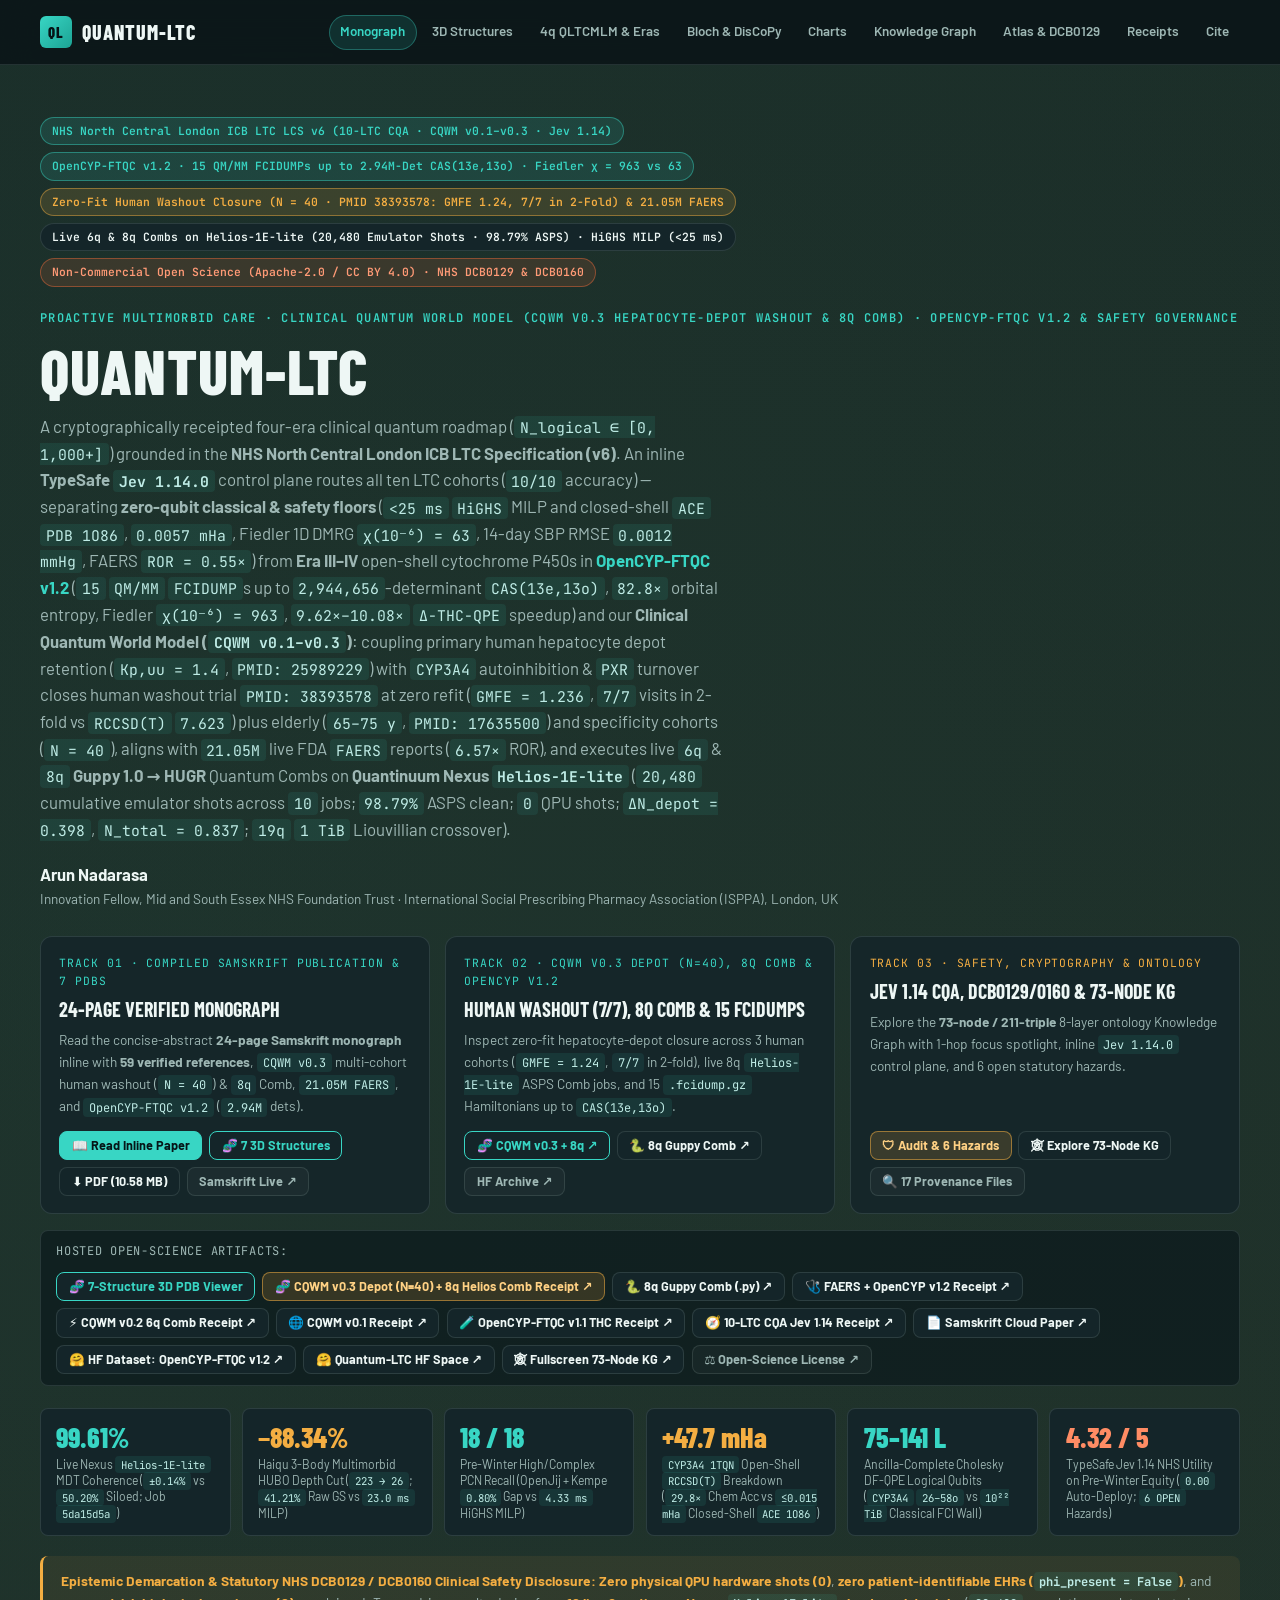
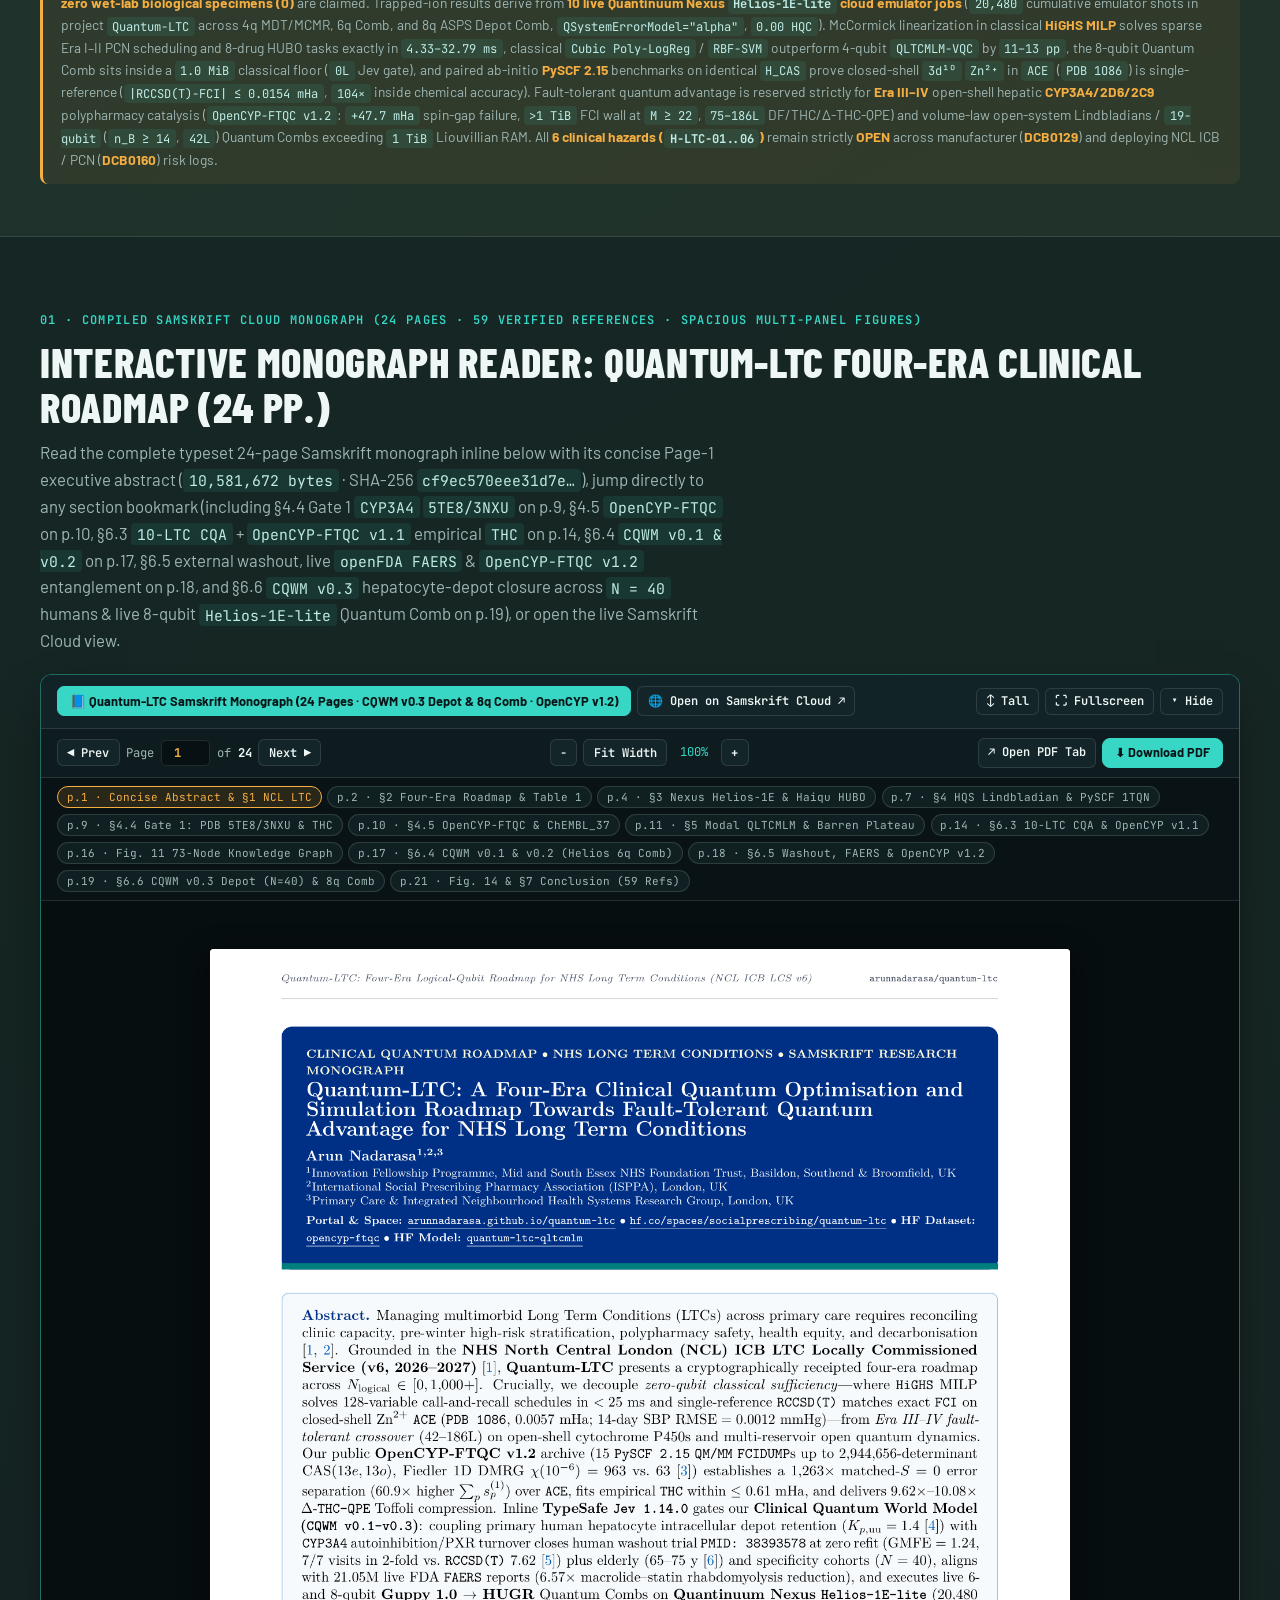
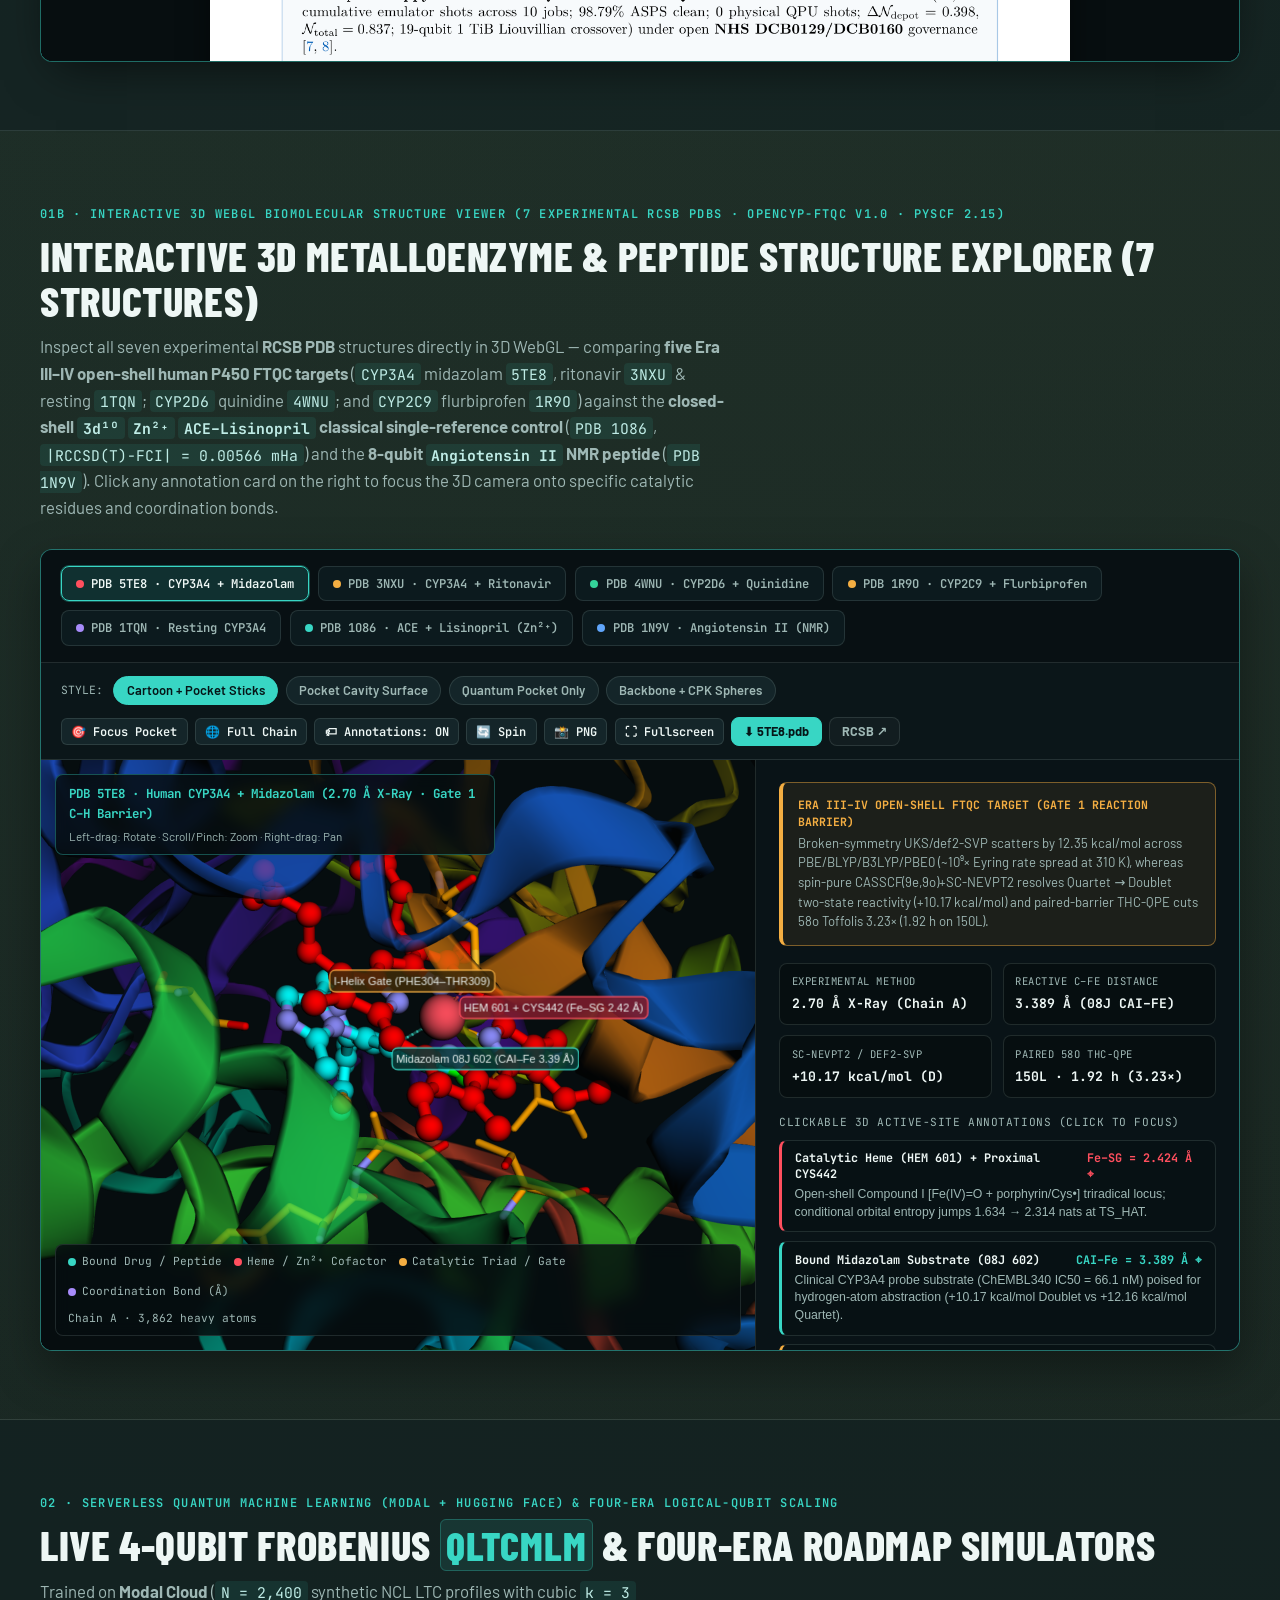
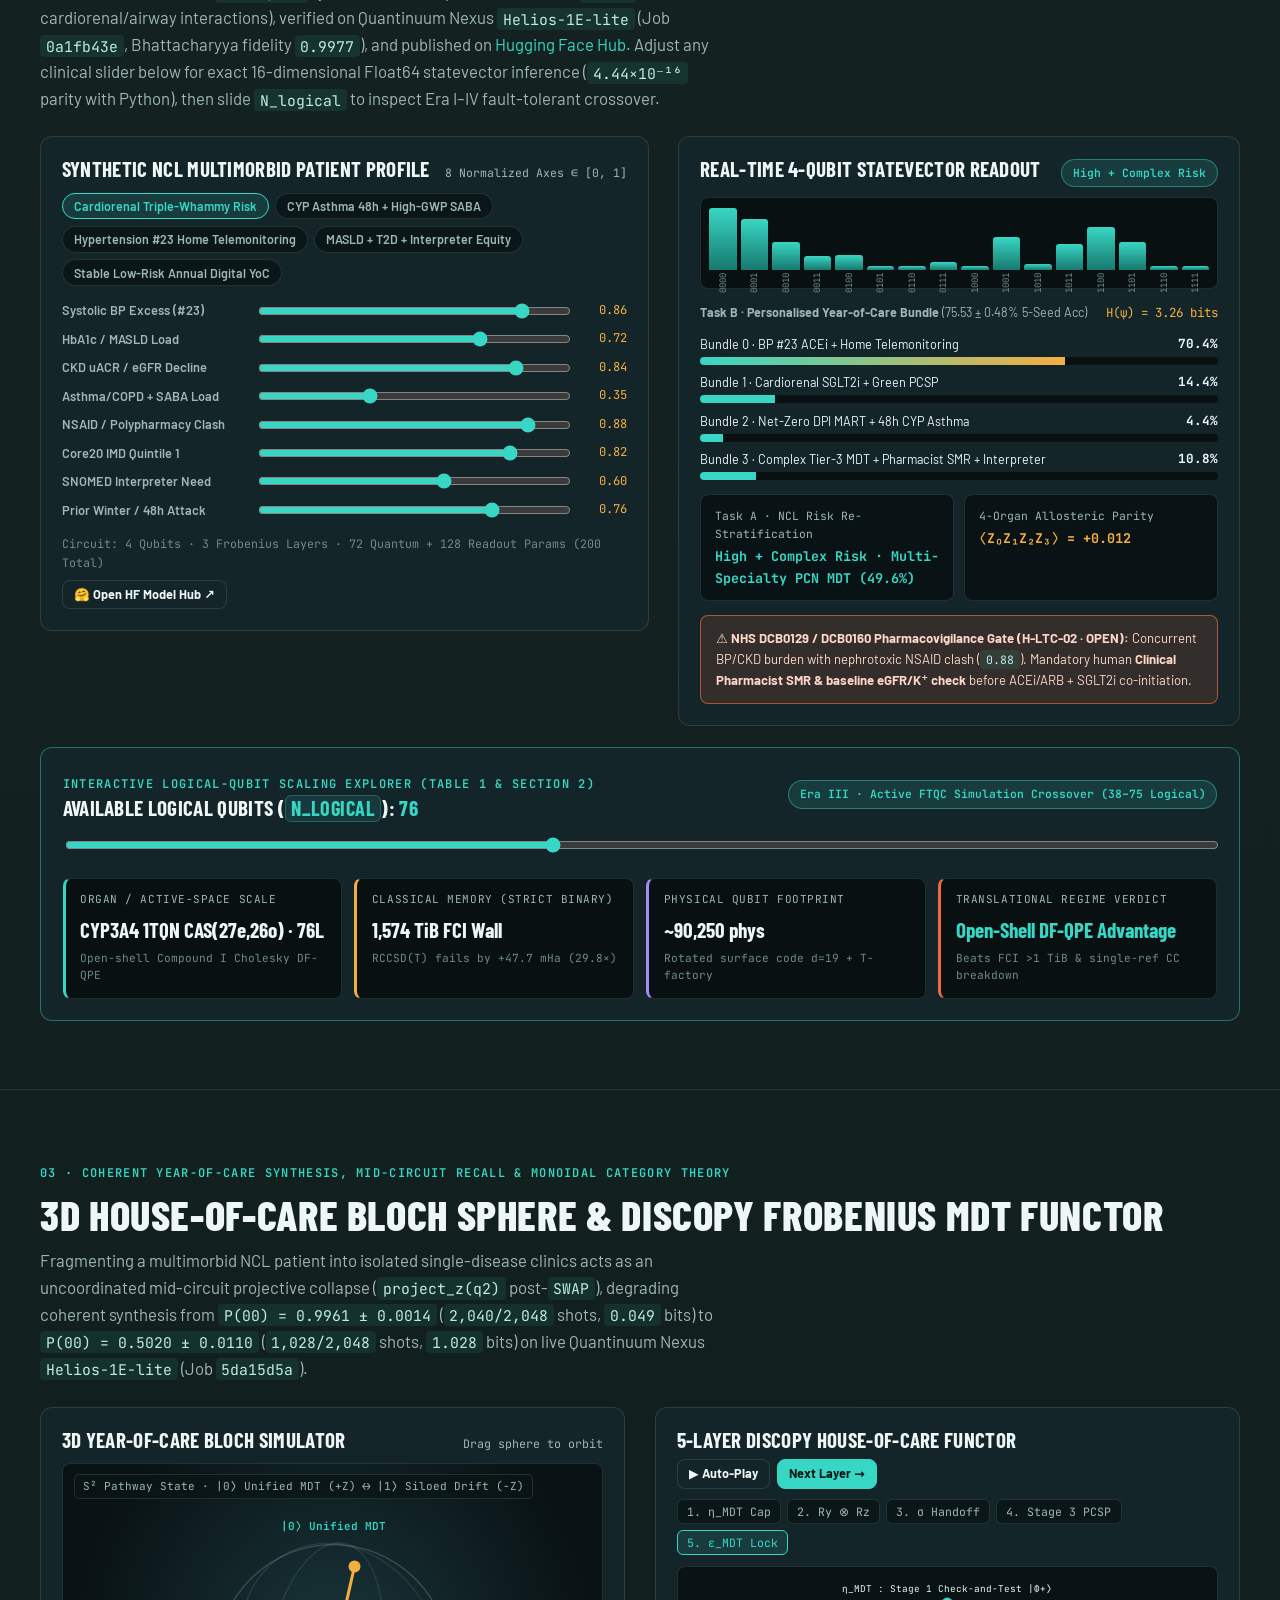
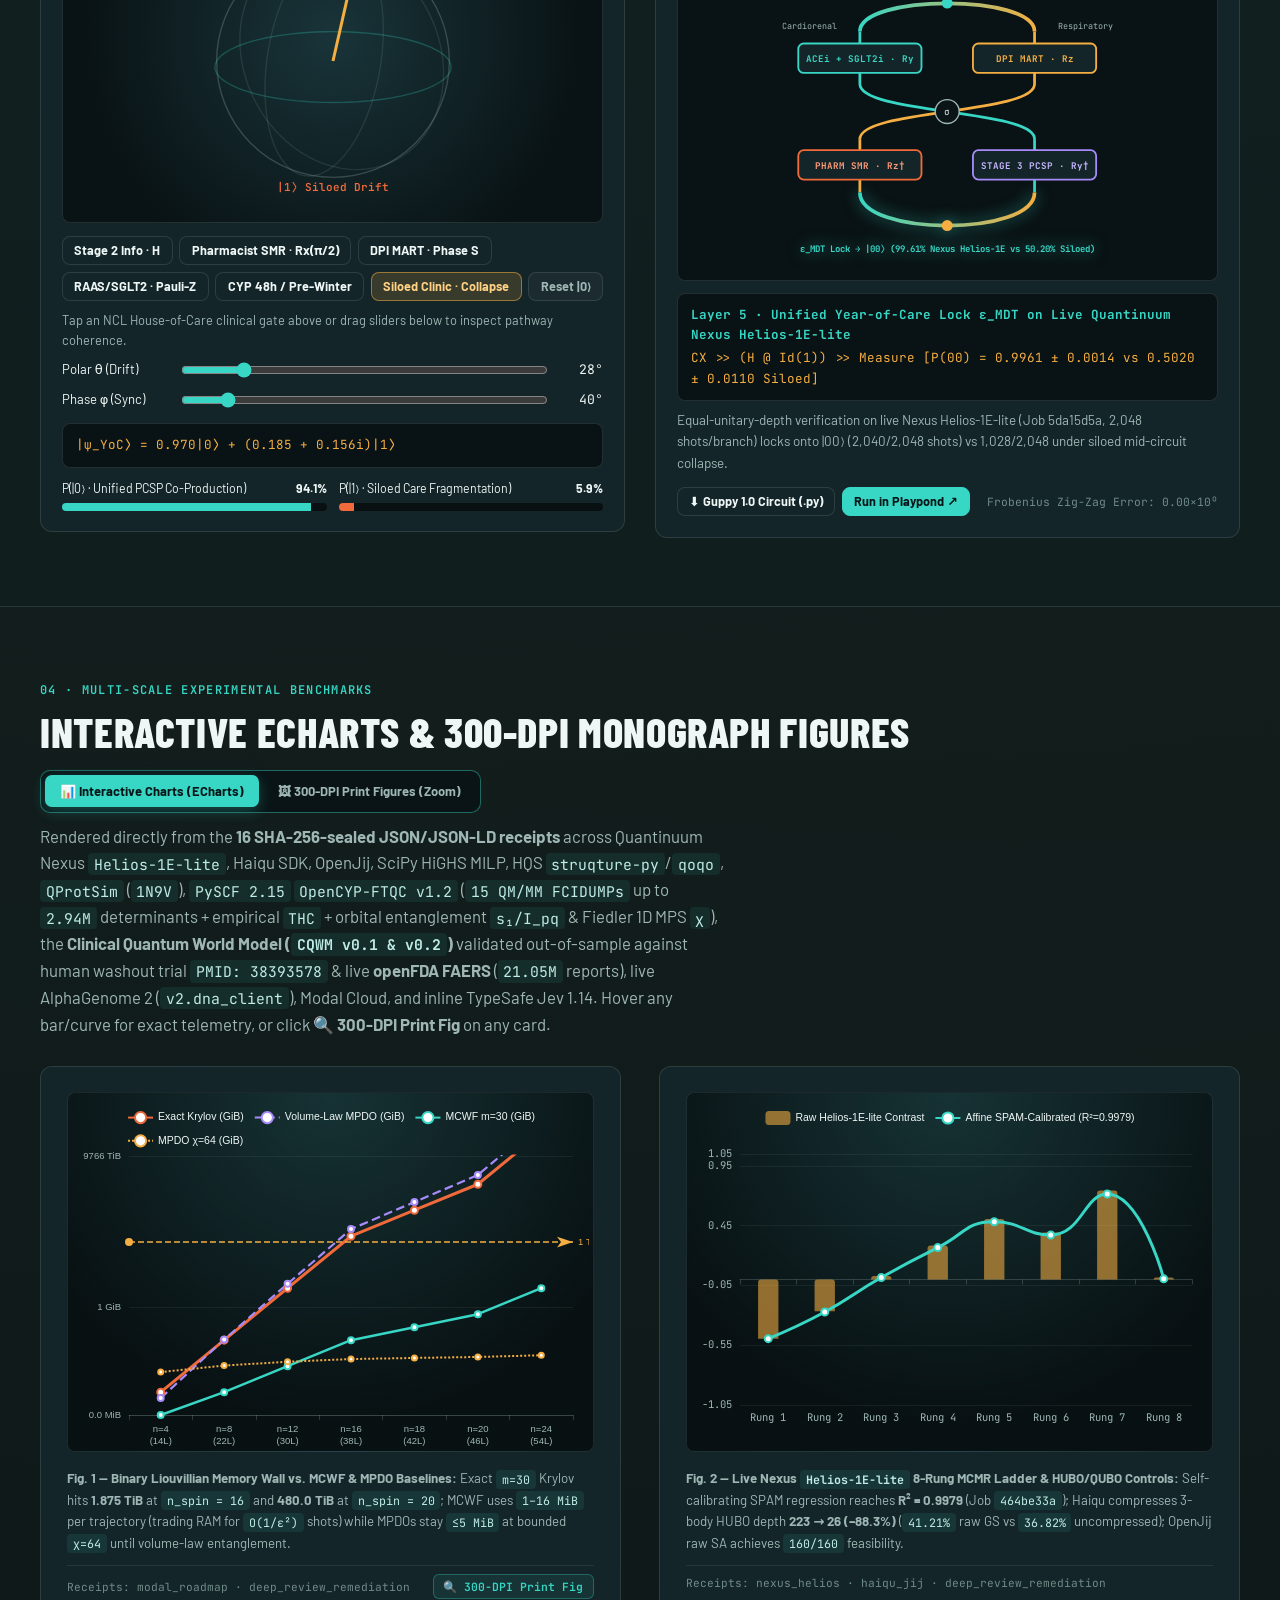
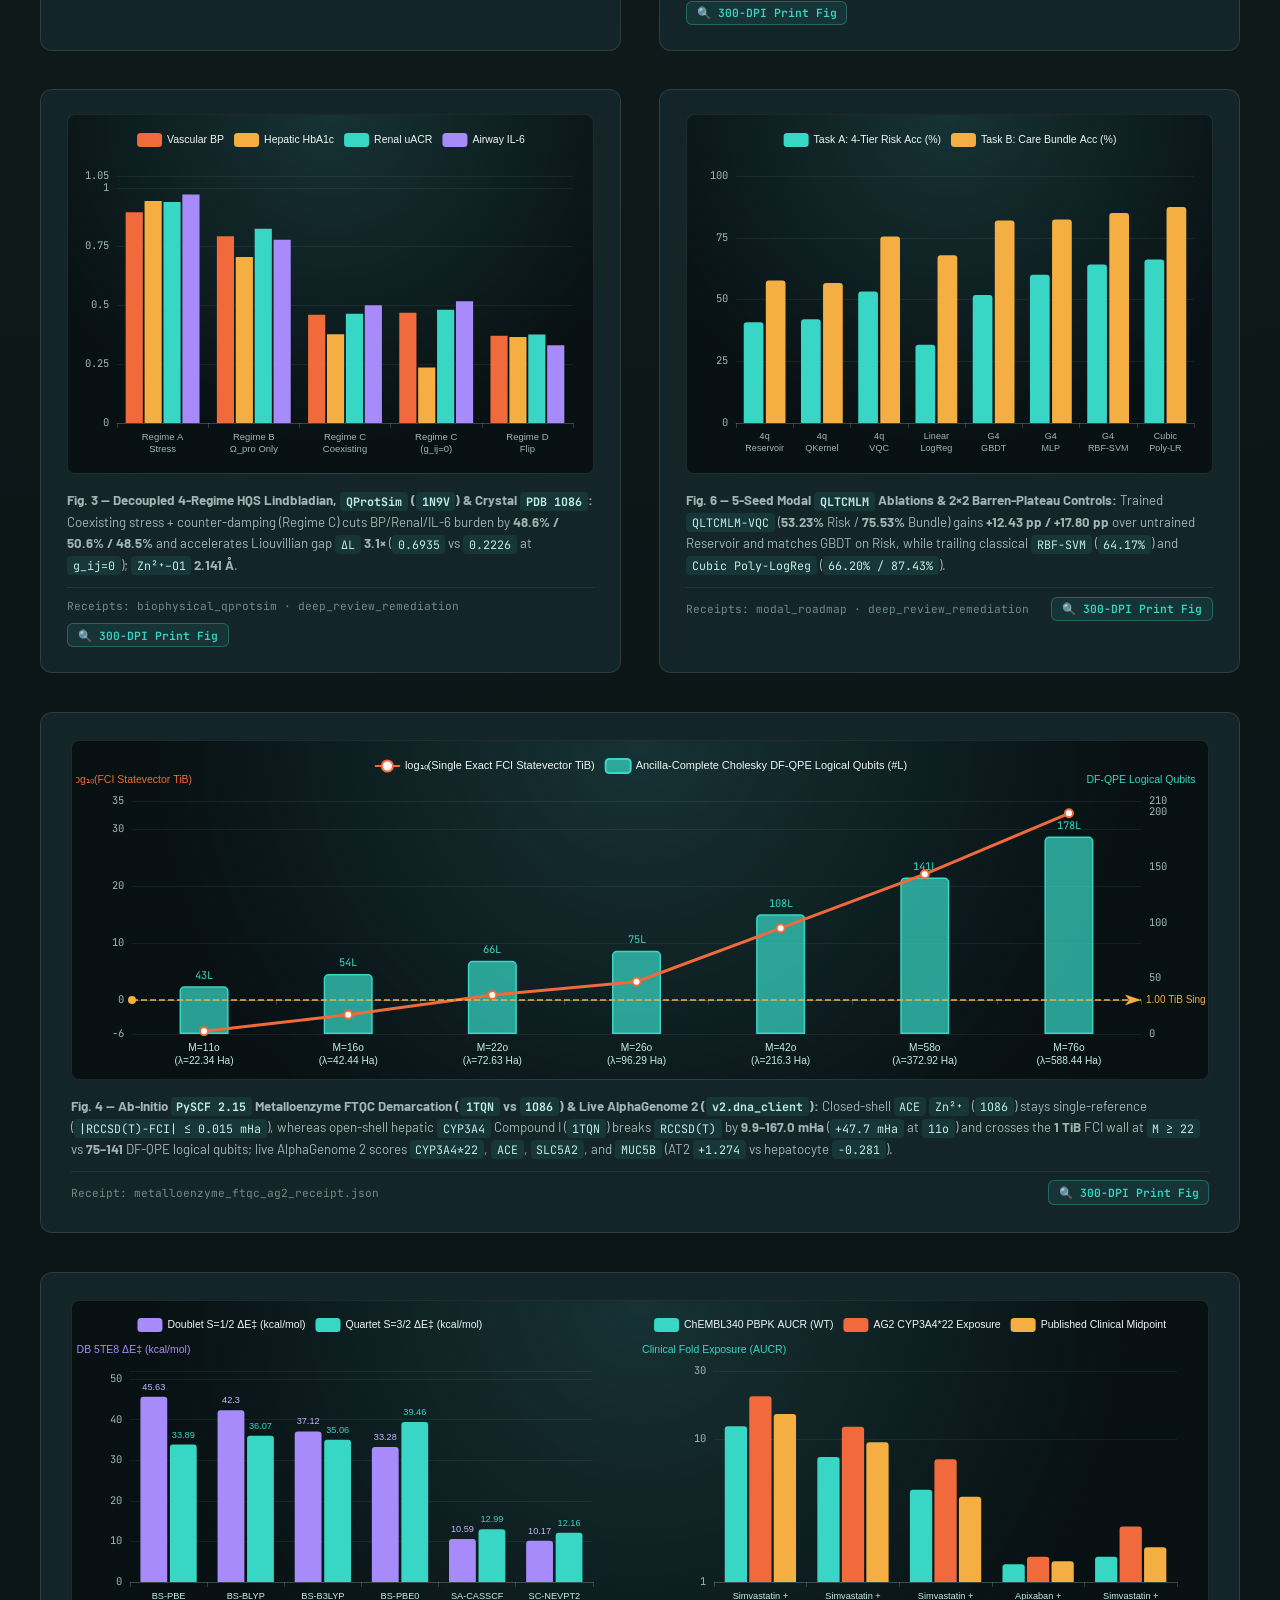
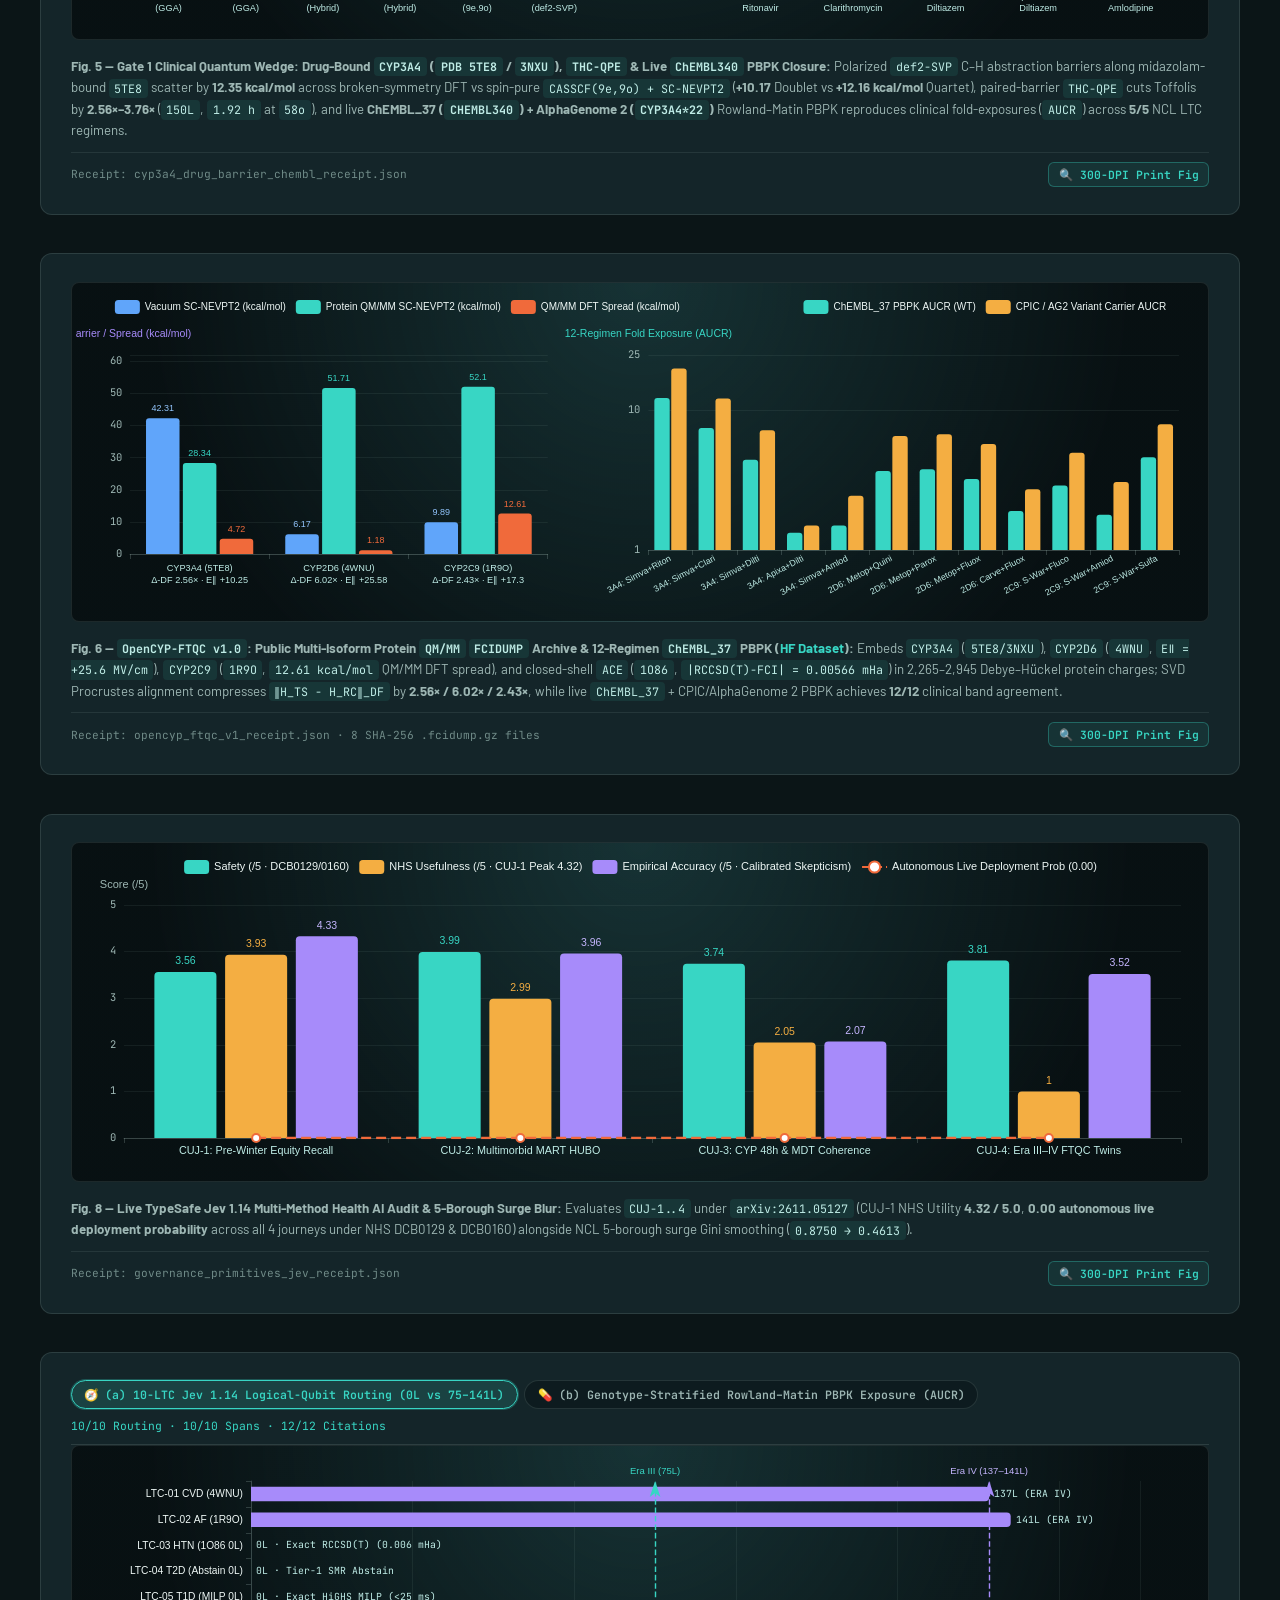
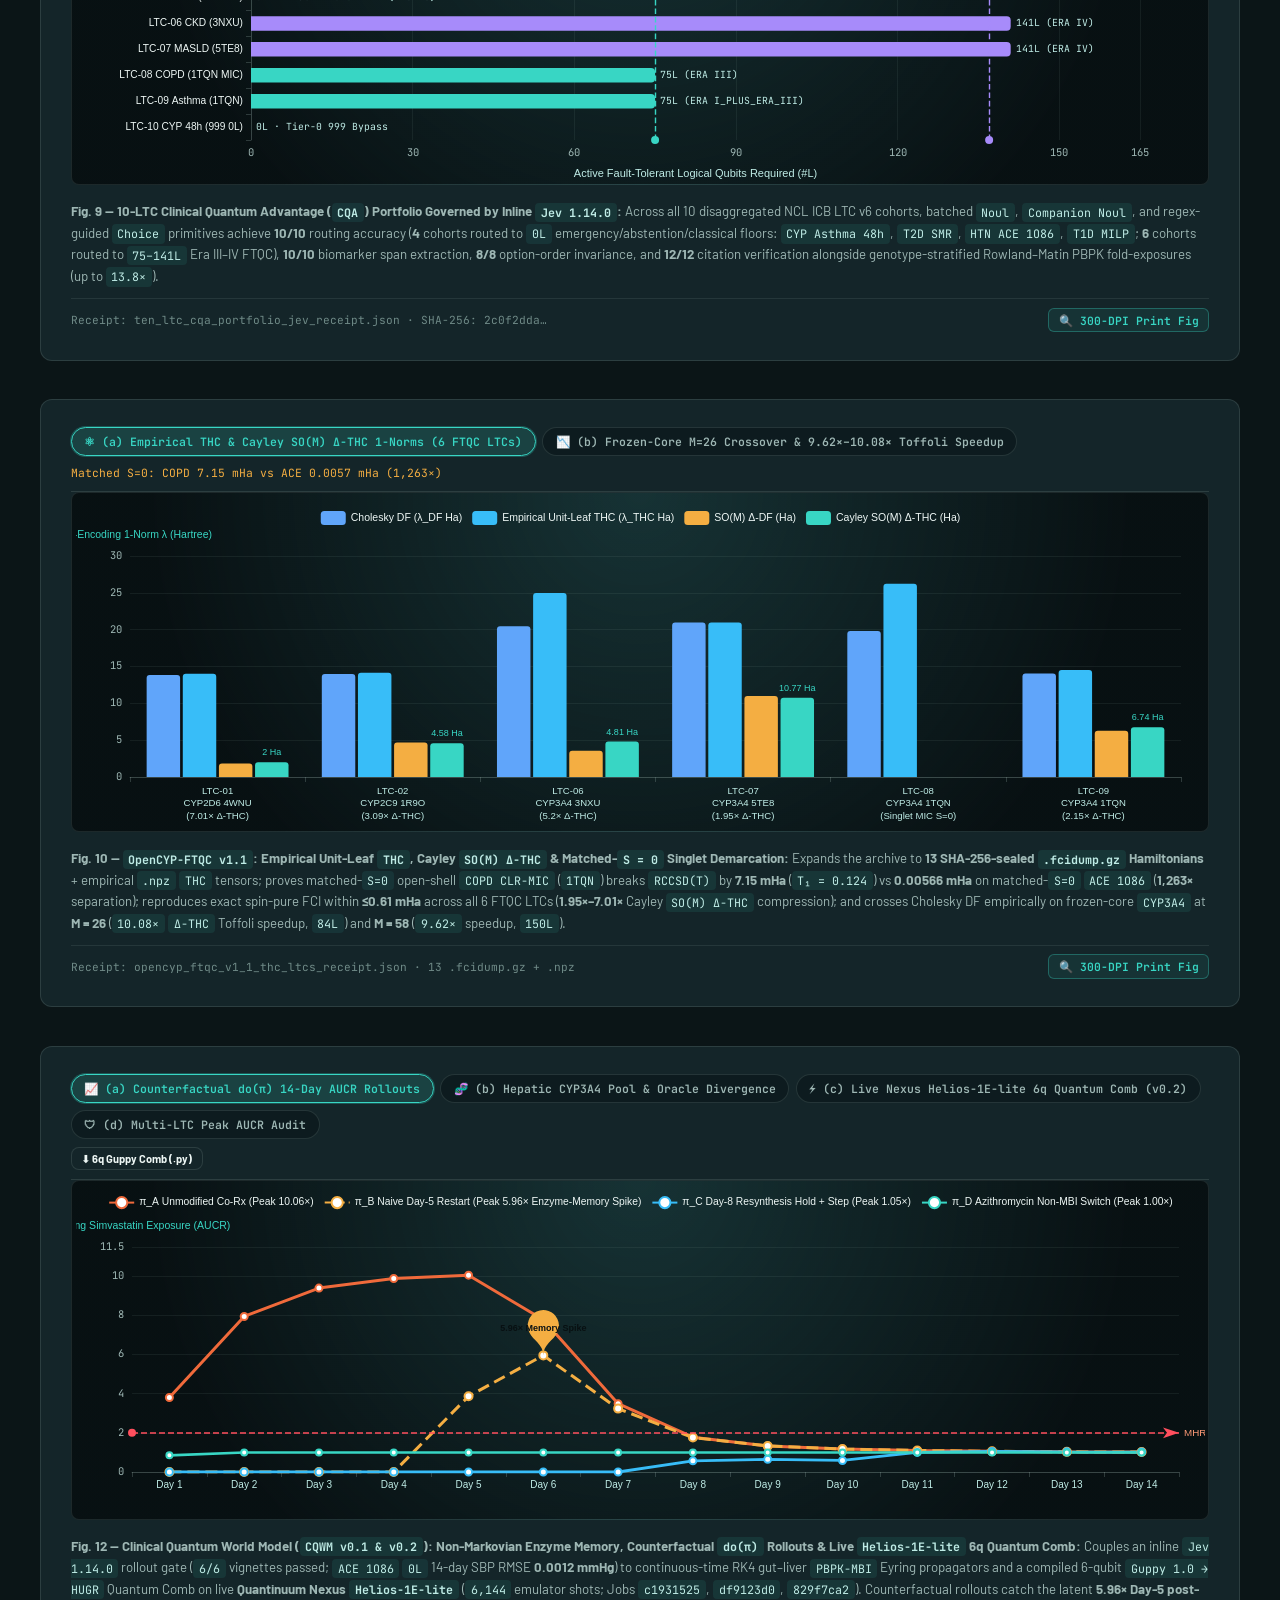
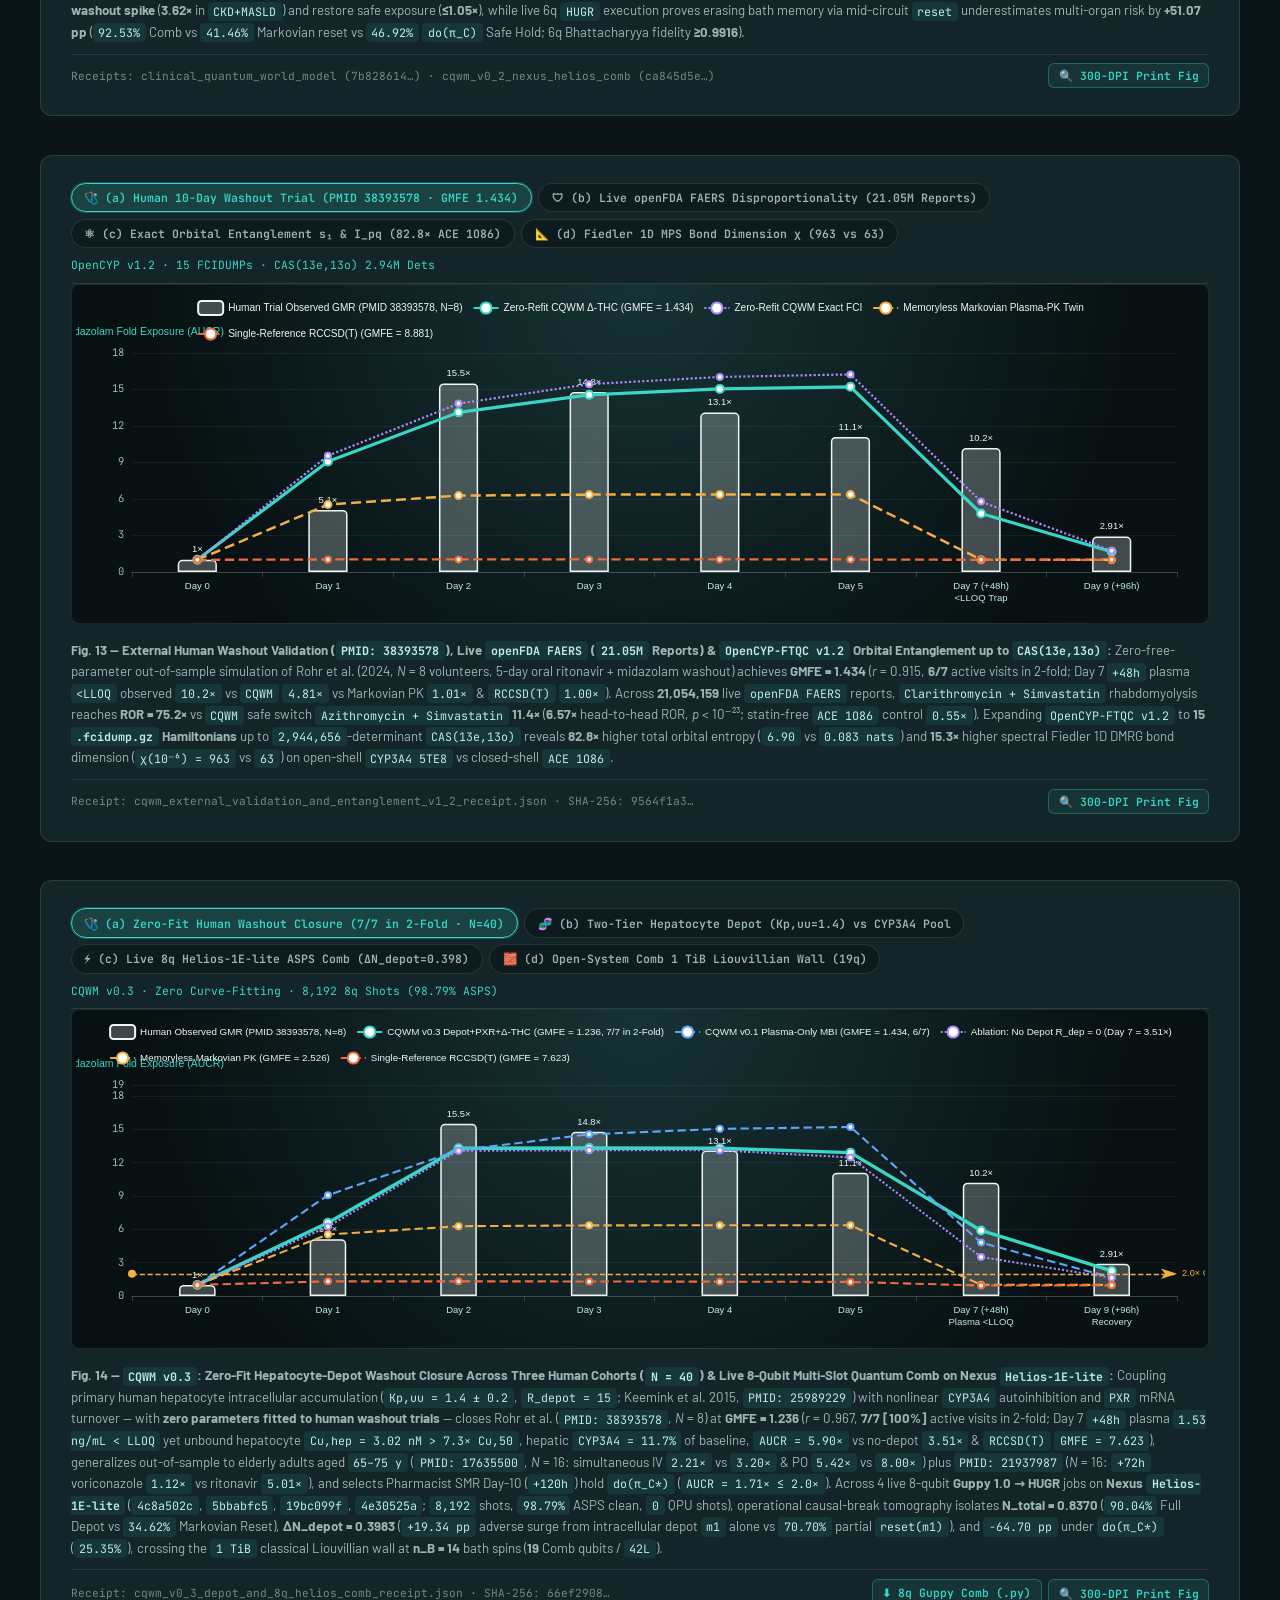
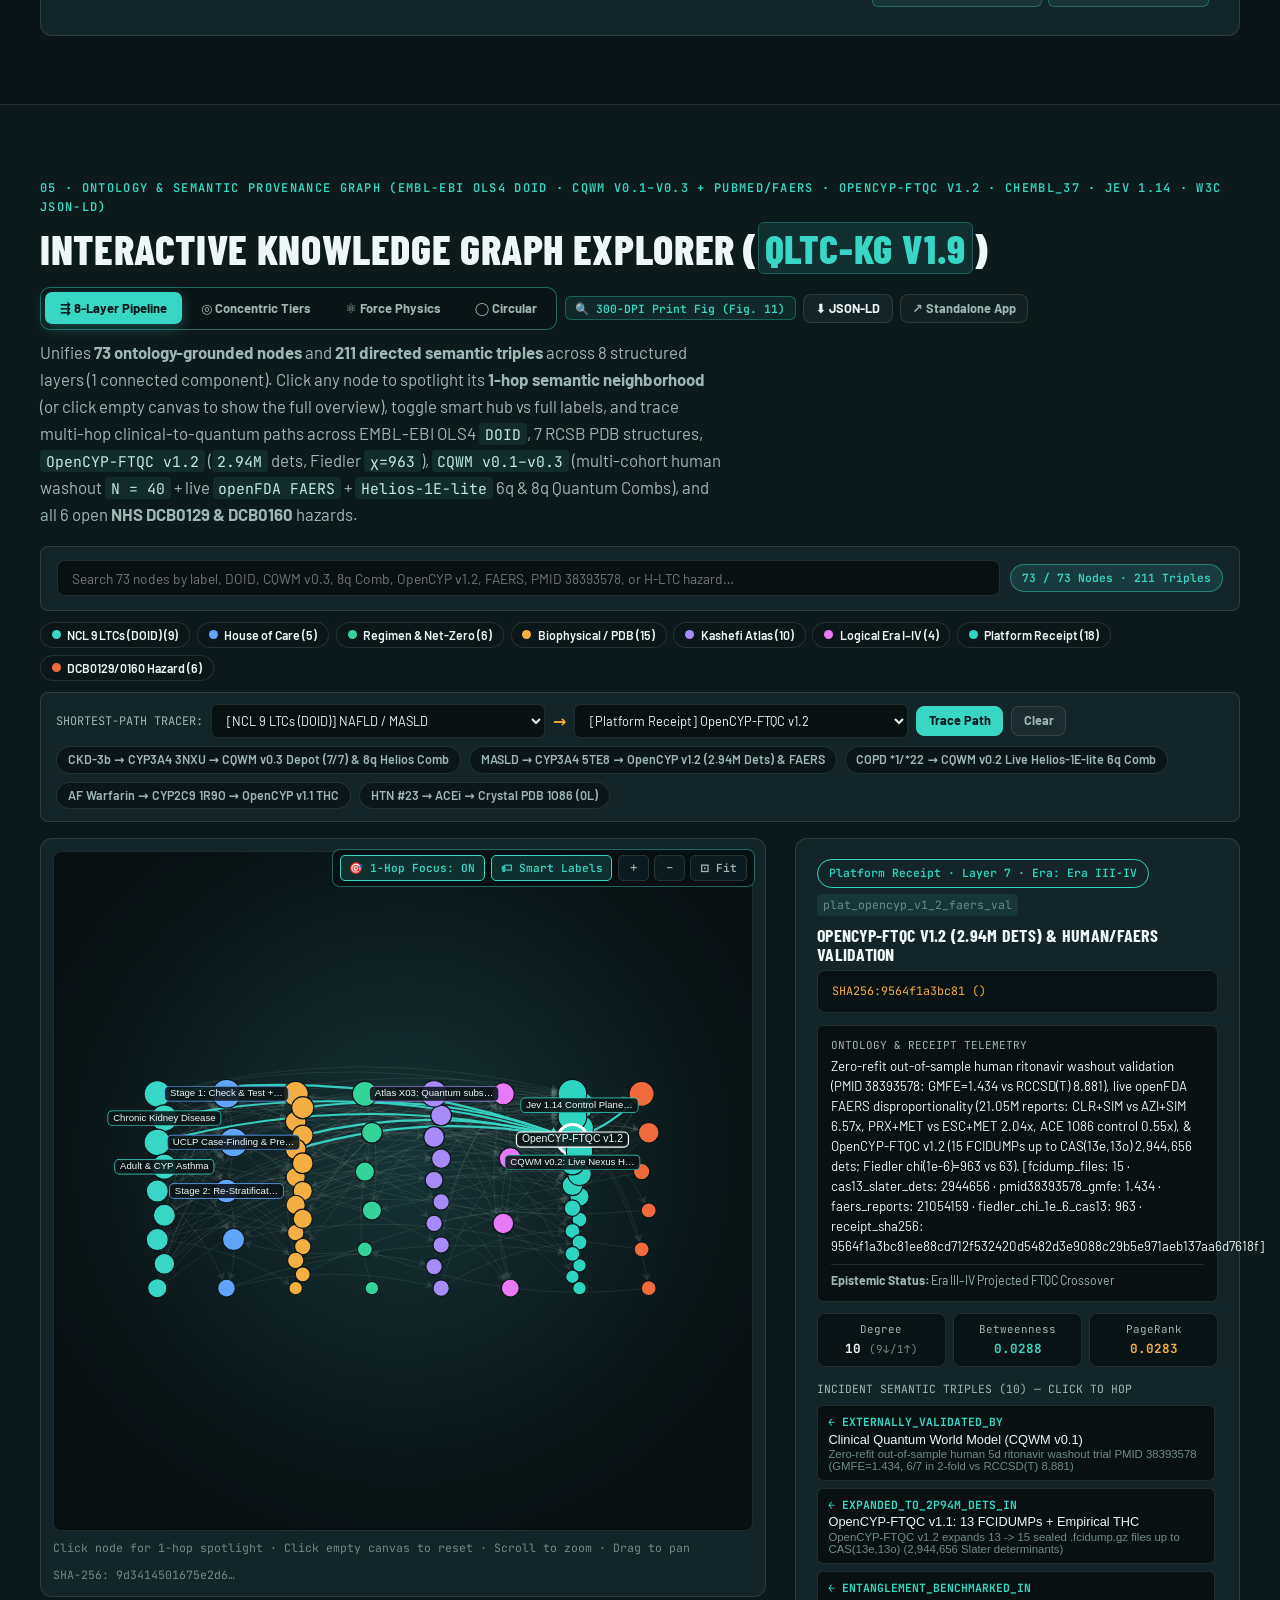
==== index.html @ 39ae9072 "feat(portal): CQWM v0.3 8q depot comb explorer, 24p monograph (cf9ec570) & 73-node KG" ====
<!doctype html>
<html lang="en">
<head>
  <meta charset="utf-8" />
  <meta name="viewport" content="width=device-width, initial-scale=1" />
  <title>Quantum-LTC — Four-Era Logical-Qubit Clinical Optimisation, Biophysical Simulation &amp; Health AI Governance</title>
  <meta name="description" content="Non-commercial open-science research portal for Quantum-LTC, Clinical Quantum World Model (CQWM v0.1–v0.3) &amp; OpenCYP-FTQC v1.2 (Arun Nadarasa, Mid and South Essex NHS FT &amp; ISPPA): 24-page Samskrift monograph (59 verified refs), Zero-Fit Human Hepatocyte-Depot Washout Closure across 3 Clinical Cohorts (N=40; PMID 38393578 GMFE=1.236, 7/7 in 2-fold; Elderly PMID 17635500), Live Quantinuum Nexus Helios-1E-lite 6q &amp; 8q Quantum Combs (20,480 emulator shots, 98.79% ASPS, ΔN_depot=0.398), 15 PySCF 2.15 protein QM/MM FCIDUMP Hamiltonians (up to 2,944,656-determinant CAS(13e,13o), Fiedler DMRG chi=963), Live openFDA FAERS (21.05M Reports), and NHS DCB0129/0160 governance." />

  <!-- Google Scholar / Highwire Press Academic Citation Meta Tags -->
  <meta name="citation_title" content="Quantum-LTC: A Four-Era Logical-Qubit Clinical Optimisation and Biophysical Simulation Roadmap for Multimorbid Long Term Conditions in the NHS" />
  <meta name="citation_author" content="Nadarasa, Arun" />
  <meta name="citation_publication_date" content="2026/11/12" />
  <meta name="citation_pdf_url" content="https://arunnadarasa.github.io/quantum-ltc/downloads/Quantum_LTC_Roadmap.pdf" />
  <meta name="citation_keywords" content="Long Term Conditions, NHS North Central London ICB, Clinical Quantum World Model CQWM v0.3, Hepatocyte Depot Ritonavir Washout, OpenCYP-FTQC v1.2, Orbital Entanglement DMRG, Tensor Hypercontraction THC-QPE, Quantinuum Nexus Helios-1E-lite 8-Qubit Quantum Comb ASPS, Guppy HUGR, Haiqu HUBO, HiGHS MILP, PySCF QM/MM FCIDUMP CYP3A4 CYP2D6 CYP2C9 PDB 5TE8 3NXU 4WNU 1R9O 1TQN, ChEMBL_37 PBPK, openFDA FAERS, ACE Lisinopril PDB 1O86, AlphaGenome 2, TypeSafe Jev 1.14, NHS DCB0129, NHS DCB0160" />

  <!-- OpenGraph / Social Cards -->
  <meta property="og:type" content="website" />
  <meta property="og:title" content="Quantum-LTC, CQWM v0.3 &amp; OpenCYP-FTQC v1.2 — Four-Era Logical-Qubit Roadmap for NHS Long Term Conditions" />
  <meta property="og:description" content="24-page Samskrift monograph (59 verified refs), CQWM v0.3 Zero-Fit Human Hepatocyte-Depot Washout Closure (N=40, GMFE=1.24, 7/7 in 2-fold) &amp; Live 8q Helios-1E-lite Quantum Comb (98.79% ASPS), OpenCYP-FTQC v1.2 (15 QM/MM FCIDUMPs up to 2.94M dets, Fiedler chi=963), 21.05M openFDA FAERS, and NHS DCB0129/0160 governance." />
  <meta property="og:url" content="https://arunnadarasa.github.io/quantum-ltc/" />
  <meta property="og:image" content="https://arunnadarasa.github.io/quantum-ltc/figures/og_preview.png" />
  <meta name="twitter:card" content="summary_large_image" />
  <meta name="twitter:title" content="Quantum-LTC — Interactive Clinical Quantum Research Portal" />
  <meta name="twitter:image" content="https://arunnadarasa.github.io/quantum-ltc/figures/og_preview.png" />

  <!-- Icons -->
  <link rel="icon" type="image/png" sizes="32x32" href="favicon-32.png" />
  <link rel="icon" type="image/png" href="favicon.png" />
  <link rel="apple-touch-icon" href="apple-touch-icon.png" />

  <!-- Typography -->
  <link rel="preconnect" href="https://fonts.googleapis.com" />
  <link rel="preconnect" href="https://fonts.gstatic.com" crossorigin />
  <link href="https://fonts.googleapis.com/css2?family=Barlow+Condensed:wght@600;700;800&amp;family=Barlow:wght@400;500;600;700&amp;family=JetBrains+Mono:wght@500;600;700&amp;display=swap" rel="stylesheet" />

  <link rel="stylesheet" href="assets/styles.css" />
  <script src="assets/echarts.min.js" defer></script>
  <script src="assets/3Dmol-min.js" defer></script>
  <script src="https://cdnjs.cloudflare.com/ajax/libs/pdf.js/3.11.174/pdf.min.js" defer></script>
</head>
<body>

  <!-- Sticky Navigation with Top Scroll Progress & Mobile Drawer -->
  <header class="site-nav">
    <div id="scroll-progress" class="scroll-progress"></div>
    <div class="site-nav-inner">
      <a href="#top" class="brand">
        <span class="brand-mark">QL</span>
        <span>Quantum-LTC</span>
      </a>

      <nav id="primary-nav" class="nav-links" aria-label="Primary sections">
        <a href="#paper">Monograph</a>
        <a href="#structures">3D Structures</a>
        <a href="#qml">4q QLTCMLM &amp; Eras</a>
        <a href="#zeno">Bloch &amp; DisCoPy</a>
        <a href="#benchmarks">Charts</a>
        <a href="#kg">Knowledge Graph</a>
        <a href="#governance">Atlas &amp; DCB0129</a>
        <a href="#census">Receipts</a>
        <a href="#cite">Cite</a>
      </nav>

      <div class="mobile-nav-actions">
        <a class="btn btn-primary btn-sm" href="downloads/Quantum_LTC_Roadmap.pdf" download="Quantum_LTC_Roadmap.pdf">⬇ PDF</a>
        <button id="menu-toggle" type="button" class="menu-toggle" aria-expanded="false" aria-controls="primary-nav">☰ Menu</button>
      </div>
    </div>
  </header>

  <main id="top">
    <!-- Hero -->
    <section class="hero">
      <div class="container">
        <div class="hero-badges">
          <span class="pill pill-signal">NHS North Central London ICB LTC LCS v6 (10-LTC CQA · CQWM v0.1–v0.3 · Jev 1.14)</span>
          <span class="pill pill-signal">OpenCYP-FTQC v1.2 · 15 QM/MM FCIDUMPs up to 2.94M-Det CAS(13e,13o) · Fiedler χ = 963 vs 63</span>
          <span class="pill pill-amber">Zero-Fit Human Washout Closure (N = 40 · PMID 38393578: GMFE 1.24, 7/7 in 2-Fold) &amp; 21.05M FAERS</span>
          <span class="pill">Live 6q &amp; 8q Combs on Helios-1E-lite (20,480 Emulator Shots · 98.79% ASPS) · HiGHS MILP (&lt;25 ms)</span>
          <span class="pill pill-ember">Non-Commercial Open Science (Apache-2.0 / CC BY 4.0) · NHS DCB0129 &amp; DCB0160</span>
        </div>

        <p class="kicker">Proactive Multimorbid Care · Clinical Quantum World Model (CQWM v0.3 Hepatocyte-Depot Washout &amp; 8q Comb) · OpenCYP-FTQC v1.2 &amp; Safety Governance</p>
        <h1>Quantum-LTC</h1>
        <p class="lead">
          A cryptographically receipted four-era clinical quantum roadmap (<code>N_logical ∈ [0, 1,000+]</code>) grounded in the <strong>NHS North Central London ICB LTC Specification (v6)</strong>. An inline <strong>TypeSafe <code>Jev 1.14.0</code></strong> control plane routes all ten LTC cohorts (<code>10/10</code> accuracy) — separating <strong>zero-qubit classical &amp; safety floors</strong> (<code>&lt;25 ms</code> <code>HiGHS</code> MILP and closed-shell <code>ACE</code> <code>PDB 1O86</code>, <code>0.0057 mHa</code>, Fiedler 1D DMRG <code>χ(10⁻⁶) = 63</code>, 14-day SBP RMSE <code>0.0012 mmHg</code>, FAERS <code>ROR = 0.55×</code>) from <strong>Era III–IV</strong> open-shell cytochrome P450s in <strong><a href="https://huggingface.co/datasets/socialprescribing/opencyp-ftqc" target="_blank" rel="noopener">OpenCYP-FTQC v1.2</a></strong> (<code>15</code> <code>QM/MM</code> <code>FCIDUMP</code>s up to <code>2,944,656</code>-determinant <code>CAS(13e,13o)</code>, <code>82.8×</code> orbital entropy, Fiedler <code>χ(10⁻⁶) = 963</code>, <code>9.62×–10.08×</code> <code>Δ-THC-QPE</code> speedup) and our <strong>Clinical Quantum World Model (<code>CQWM v0.1–v0.3</code>)</strong>: coupling primary human hepatocyte depot retention (<code>Kp,uu = 1.4</code>, <code>PMID: 25989229</code>) with <code>CYP3A4</code> autoinhibition &amp; <code>PXR</code> turnover closes human washout trial <code>PMID: 38393578</code> at zero refit (<code>GMFE = 1.236</code>, <code>7/7</code> visits in 2-fold vs <code>RCCSD(T)</code> <code>7.623</code>) plus elderly (<code>65–75 y</code>, <code>PMID: 17635500</code>) and specificity cohorts (<code>N = 40</code>), aligns with <code>21.05M</code> live FDA <code>FAERS</code> reports (<code>6.57×</code> ROR), and executes live <code>6q</code> &amp; <code>8q</code> <strong>Guppy 1.0 → HUGR</strong> Quantum Combs on <strong>Quantinuum Nexus <code>Helios-1E-lite</code></strong> (<code>20,480</code> cumulative emulator shots across <code>10</code> jobs; <code>98.79%</code> ASPS clean; <code>0</code> QPU shots; <code>ΔN_depot = 0.398</code>, <code>N_total = 0.837</code>; <code>19q</code> <code>1 TiB</code> Liouvillian crossover).
        </p>

        <div class="authors-row">
          <div class="author-card">
            <strong>Arun Nadarasa</strong>
            <span>Innovation Fellow, Mid and South Essex NHS Foundation Trust · International Social Prescribing Pharmacy Association (ISPPA), London, UK</span>
          </div>
        </div>

        <!-- 3-Track Audience Entry Cards -->
        <div class="tracks-grid" aria-label="Research Entry Tracks">
          <div class="track-card">
            <div>
              <div class="track-role">Track 01 · Compiled Samskrift Publication &amp; 7 PDBs</div>
              <div class="track-title">24-Page Verified Monograph</div>
              <p class="track-desc">Read the concise-abstract <strong>24-page Samskrift monograph</strong> inline with <strong>59 verified references</strong>, <code>CQWM v0.3</code> multi-cohort human washout (<code>N = 40</code>) &amp; <code>8q</code> Comb, <code>21.05M FAERS</code>, and <code>OpenCYP-FTQC v1.2</code> (<code>2.94M</code> dets).</p>
            </div>
            <div class="track-actions">
              <a class="btn btn-primary btn-sm" href="#paper">📖 Read Inline Paper</a>
              <a class="btn btn-sm" style="border-color:var(--signal);color:var(--signal)" href="#structures">🧬 7 3D Structures</a>
              <a class="btn btn-sm" href="downloads/Quantum_LTC_Roadmap.pdf" download="Quantum_LTC_Roadmap.pdf">⬇ PDF (10.58 MB)</a>
              <a class="btn btn-ghost btn-sm" href="https://samskrift.com/view/00aac676-979d-4bcd-b94f-c680a79d1a6f/ed0f2129-55d6-4699-81ae-0bcc2b01b0c3" target="_blank" rel="noopener">Samskrift Live ↗</a>
            </div>
          </div>

          <div class="track-card">
            <div>
              <div class="track-role">Track 02 · CQWM v0.3 Depot (N=40), 8q Comb &amp; OpenCYP v1.2</div>
              <div class="track-title">Human Washout (7/7), 8q Comb &amp; 15 FCIDUMPs</div>
              <p class="track-desc">Inspect zero-fit hepatocyte-depot closure across 3 human cohorts (<code>GMFE = 1.24</code>, <code>7/7</code> in 2-fold), live 8q <code>Helios-1E-lite</code> ASPS Comb jobs, and 15 <code>.fcidump.gz</code> Hamiltonians up to <code>CAS(13e,13o)</code>.</p>
            </div>
            <div class="track-actions">
              <a class="btn btn-sm" style="border-color:var(--signal);color:var(--signal)" href="receipts/cqwm_v0_3_depot_and_8q_helios_comb_receipt.json" target="_blank" rel="noopener">🧬 CQWM v0.3 + 8q ↗</a>
              <a class="btn btn-sm" href="receipts/cqwm_v0_3_8q_depot_comb_playpond.py" target="_blank" rel="noopener">🐍 8q Guppy Comb ↗</a>
              <a class="btn btn-ghost btn-sm" href="https://huggingface.co/datasets/socialprescribing/opencyp-ftqc" target="_blank" rel="noopener">HF Archive ↗</a>
            </div>
          </div>

          <div class="track-card amber-track">
            <div>
              <div class="track-role">Track 03 · Safety, Cryptography &amp; Ontology</div>
              <div class="track-title">Jev 1.14 CQA, DCB0129/0160 &amp; 73-Node KG</div>
              <p class="track-desc">Explore the <strong>73-node / 211-triple</strong> 8-layer ontology Knowledge Graph with 1-hop focus spotlight, inline <code>Jev 1.14.0</code> control plane, and 6 open statutory hazards.</p>
            </div>
            <div class="track-actions">
              <a class="btn btn-amber btn-sm" href="#governance">🛡 Audit &amp; 6 Hazards</a>
              <a class="btn btn-sm" href="#kg">🕸 Explore 73-Node KG</a>
              <a class="btn btn-ghost btn-sm" href="#census">🔍 17 Provenance Files</a>
            </div>
          </div>
        </div>

        <!-- Live Cloud Environments Bar -->
        <div class="sandbox-bar">
          <span style="font-family:var(--font-mono);font-size:0.75rem;color:var(--ink-muted);text-transform:uppercase;letter-spacing:0.06em">
            Hosted Open-Science Artifacts:
          </span>
          <div class="sandbox-links">
            <a class="btn btn-sm" style="border-color:var(--signal);color:var(--signal)" href="#structures">🧬 7-Structure 3D PDB Viewer</a>
            <a class="btn btn-amber btn-sm" href="receipts/cqwm_v0_3_depot_and_8q_helios_comb_receipt.json" target="_blank" rel="noopener">🧬 CQWM v0.3 Depot (N=40) + 8q Helios Comb Receipt ↗</a>
            <a class="btn btn-sm" href="receipts/cqwm_v0_3_8q_depot_comb_playpond.py" target="_blank" rel="noopener">🐍 8q Guppy Comb (.py) ↗</a>
            <a class="btn btn-sm" href="receipts/cqwm_external_validation_and_entanglement_v1_2_receipt.json" target="_blank" rel="noopener">🩺 FAERS + OpenCYP v1.2 Receipt ↗</a>
            <a class="btn btn-sm" href="receipts/cqwm_v0_2_nexus_helios_comb_receipt.json" target="_blank" rel="noopener">⚡ CQWM v0.2 6q Comb Receipt ↗</a>
            <a class="btn btn-sm" href="receipts/clinical_quantum_world_model_receipt.json" target="_blank" rel="noopener">🌐 CQWM v0.1 Receipt ↗</a>
            <a class="btn btn-sm" href="receipts/opencyp_ftqc_v1_1_thc_ltcs_receipt.json" target="_blank" rel="noopener">🧪 OpenCYP-FTQC v1.1 THC Receipt ↗</a>
            <a class="btn btn-sm" href="receipts/ten_ltc_cqa_portfolio_jev_receipt.json" target="_blank" rel="noopener">🧭 10-LTC CQA Jev 1.14 Receipt ↗</a>
            <a class="btn btn-sm" href="https://samskrift.com/view/00aac676-979d-4bcd-b94f-c680a79d1a6f/ed0f2129-55d6-4699-81ae-0bcc2b01b0c3" target="_blank" rel="noopener">📄 Samskrift Cloud Paper ↗</a>
            <a class="btn btn-sm" href="https://huggingface.co/datasets/socialprescribing/opencyp-ftqc" target="_blank" rel="noopener">🤗 HF Dataset: OpenCYP-FTQC v1.2 ↗</a>
            <a class="btn btn-sm" href="https://huggingface.co/spaces/socialprescribing/quantum-ltc" target="_blank" rel="noopener">🤗 Quantum-LTC HF Space ↗</a>
            <a class="btn btn-sm" href="knowledge-graph.html" target="_blank" rel="noopener">🕸 Fullscreen 73-Node KG ↗</a>
            <a class="btn btn-ghost btn-sm" href="LICENSE" target="_blank" rel="noopener">⚖ Open-Science License ↗</a>
          </div>
        </div>

        <!-- 6-Metric Strip -->
        <div class="metrics-grid">
          <div class="metric-box">
            <div class="metric-val">99.61%</div>
            <div class="metric-lbl">Live Nexus <code>Helios-1E-lite</code> MDT Coherence (<code>±0.14%</code> vs <code>50.20%</code> Siloed; Job <code>5da15d5a</code>)</div>
          </div>
          <div class="metric-box">
            <div class="metric-val amber">−88.34%</div>
            <div class="metric-lbl">Haiqu 3-Body Multimorbid HUBO Depth Cut (<code>223 → 26</code>; <code>41.21%</code> Raw GS vs <code>23.0 ms</code> MILP)</div>
          </div>
          <div class="metric-box">
            <div class="metric-val">18 / 18</div>
            <div class="metric-lbl">Pre-Winter High/Complex PCN Recall (OpenJij + Kempe <code>0.80%</code> Gap vs <code>4.33 ms</code> HiGHS MILP)</div>
          </div>
          <div class="metric-box">
            <div class="metric-val amber">+47.7 mHa</div>
            <div class="metric-lbl"><code>CYP3A4 1TQN</code> Open-Shell <code>RCCSD(T)</code> Breakdown (<code>29.8×</code> Chem Acc vs <code>≤0.015 mHa</code> Closed-Shell <code>ACE 1O86</code>)</div>
          </div>
          <div class="metric-box">
            <div class="metric-val">75–141 L</div>
            <div class="metric-lbl">Ancilla-Complete Cholesky DF-QPE Logical Qubits (<code>CYP3A4</code> <code>26–58o</code> vs <code>10²² TiB</code> Classical FCI Wall)</div>
          </div>
          <div class="metric-box">
            <div class="metric-val ember">4.32 / 5</div>
            <div class="metric-lbl">TypeSafe Jev 1.14 NHS Utility on Pre-Winter Equity (<code>0.00</code> Auto-Deploy; <code>6 OPEN</code> Hazards)</div>
          </div>
        </div>

        <div class="honesty-banner" role="note">
          <strong>Epistemic Demarcation &amp; Statutory NHS DCB0129 / DCB0160 Clinical Safety Disclosure:</strong>
          <strong>Zero physical QPU hardware shots (0)</strong>, <strong>zero patient-identifiable EHRs (<code>phi_present = False</code>)</strong>, and <strong>zero wet-lab biological specimens (0)</strong> are claimed. Trapped-ion results derive from <strong>10 live Quantinuum Nexus <code>Helios-1E-lite</code> cloud emulator jobs</strong> (<code>20,480</code> cumulative emulator shots in project <code>Quantum-LTC</code> across 4q MDT/MCMR, 6q Comb, and 8q ASPS Depot Comb, <code>QSystemErrorModel="alpha"</code>, <code>0.00 HQC</code>). McCormick linearization in classical <strong>HiGHS MILP</strong> solves sparse Era I–II PCN scheduling and 8-drug HUBO tasks exactly in <code>4.33–32.79 ms</code>, classical <code>Cubic Poly-LogReg</code> / <code>RBF-SVM</code> outperform 4-qubit <code>QLTCMLM-VQC</code> by <code>11–13 pp</code>, the 8-qubit Quantum Comb sits inside a <code>1.0 MiB</code> classical floor (<code>0L</code> Jev gate), and paired ab-initio <strong>PySCF 2.15</strong> benchmarks on identical <code>H_CAS</code> prove closed-shell <code>3d¹⁰</code> <code>Zn²⁺</code> in <code>ACE</code> (<code>PDB 1O86</code>) is single-reference (<code>|RCCSD(T)−FCI| ≤ 0.0154 mHa</code>, <code>104×</code> inside chemical accuracy). Fault-tolerant quantum advantage is reserved strictly for <strong>Era III–IV</strong> open-shell hepatic <strong>CYP3A4/2D6/2C9</strong> polypharmacy catalysis (<code>OpenCYP-FTQC v1.2</code>: <code>+47.7 mHa</code> spin-gap failure, <code>&gt;1 TiB</code> FCI wall at <code>M ≥ 22</code>, <code>75–186L</code> DF/THC/Δ-THC-QPE) and volume-law open-system Lindbladians / <code>19-qubit</code> (<code>n_B ≥ 14</code>, <code>42L</code>) Quantum Combs exceeding <code>1 TiB</code> Liouvillian RAM. All <strong>6 clinical hazards (<code>H-LTC-01..06</code>)</strong> remain strictly <strong>OPEN</strong> across manufacturer (<strong>DCB0129</strong>) and deploying NCL ICB / PCN (<strong>DCB0160</strong>) risk logs.
        </div>
      </div>
    </section>

        <!-- Section 01: 24-Page Samskrift Monograph & Live In-Page PDF.js Reader -->
    <section id="paper" class="band band-alt">
      <div class="container">
        <p class="kicker">01 · Compiled Samskrift Cloud Monograph (24 Pages · 59 Verified References · Spacious Multi-Panel Figures)</p>
        <h2>Interactive Monograph Reader: Quantum-LTC Four-Era Clinical Roadmap (24 pp.)</h2>
        <p class="lead">
          Read the complete typeset 24-page Samskrift monograph inline below with its concise Page-1 executive abstract (<code>10,581,672 bytes</code> · SHA-256 <code>cf9ec570eee31d7e…</code>), jump directly to any section bookmark (including §4.4 Gate 1 <code>CYP3A4</code> <code>5TE8/3NXU</code> on p.9, §4.5 <code>OpenCYP-FTQC</code> on p.10, §6.3 <code>10-LTC CQA</code> + <code>OpenCYP-FTQC v1.1</code> empirical <code>THC</code> on p.14, §6.4 <code>CQWM v0.1 &amp; v0.2</code> on p.17, §6.5 external washout, live <code>openFDA FAERS</code> &amp; <code>OpenCYP-FTQC v1.2</code> entanglement on p.18, and §6.6 <code>CQWM v0.3</code> hepatocyte-depot closure across <code>N = 40</code> humans &amp; live 8-qubit <code>Helios-1E-lite</code> Quantum Comb on p.19), or open the live Samskrift Cloud view.
        </p>

        <div id="paper-preview-panel" class="reader-panel" role="region" aria-label="Interactive Monograph Preview Panel">
          <div class="reader-doc-tabs">
            <div class="reader-doc-pills" role="tablist" aria-label="Publication document">
              <button type="button" class="reader-doc-btn active" role="tab" aria-selected="true">📘 Quantum-LTC Samskrift Monograph (24 Pages · CQWM v0.3 Depot &amp; 8q Comb · OpenCYP v1.2)</button>
              <a id="reader-samskrift-link" class="reader-icon-btn" href="https://samskrift.com/view/00aac676-979d-4bcd-b94f-c680a79d1a6f/ed0f2129-55d6-4699-81ae-0bcc2b01b0c3" target="_blank" rel="noopener">🌐 Open on Samskrift Cloud ↗</a>
            </div>
            <div class="reader-controls-group">
              <button id="reader-tall-btn" type="button" class="reader-icon-btn" title="Toggle taller reading viewport">↕ Tall</button>
              <button id="reader-fullscreen-btn" type="button" class="reader-icon-btn" title="Expand preview panel to fullscreen">⛶ Fullscreen</button>
              <button id="reader-collapse-btn" type="button" class="reader-icon-btn" title="Collapse or show preview panel">▾ Hide</button>
            </div>
          </div>

          <div class="reader-toolbar">
            <div class="reader-controls-group">
              <button id="reader-prev-page" type="button" class="reader-icon-btn" aria-label="Previous page">◀ Prev</button>
              <span style="color:var(--ink-muted)">
                Page <input id="reader-page-input" type="number" min="1" max="24" value="1" class="reader-page-input" aria-label="Page number" />
                of <strong id="reader-page-count" style="color:var(--ink)">24</strong>
              </span>
              <button id="reader-next-page" type="button" class="reader-icon-btn" aria-label="Next page">Next ▶</button>
            </div>

            <div class="reader-controls-group">
              <button id="reader-zoom-out" type="button" class="reader-icon-btn" aria-label="Zoom out">−</button>
              <button id="reader-zoom-fit" type="button" class="reader-icon-btn">Fit Width</button>
              <span id="reader-zoom-label" style="min-width:42px;text-align:center;color:var(--signal)">100%</span>
              <button id="reader-zoom-in" type="button" class="reader-icon-btn" aria-label="Zoom in">+</button>
            </div>

            <div class="reader-controls-group">
              <a id="reader-open-pdf" class="reader-icon-btn" href="downloads/Quantum_LTC_Roadmap.pdf" target="_blank" rel="noopener">↗ Open PDF Tab</a>
              <a id="reader-dl-pdf" class="btn btn-primary btn-sm" href="downloads/Quantum_LTC_Roadmap.pdf" download="Quantum_LTC_Roadmap.pdf">⬇ Download PDF</a>
            </div>
          </div>

          <div id="reader-bookmarks" class="reader-bookmarks" aria-label="Quick section jump bookmarks"></div>

          <div id="reader-viewport" class="reader-viewport">
            <div id="reader-canvas-stream" class="reader-canvas-stream">
              <div class="pdf-loading-msg">Loading typeset 22-page Samskrift publication…</div>
            </div>
          </div>
        </div>
      </div>
    </section>

    <!-- Section 01B: Interactive 3D WebGL Biomolecular Structure Viewer -->
    <section id="structures" class="band">
      <div class="container">
        <p class="kicker">01B · Interactive 3D WebGL Biomolecular Structure Viewer (7 Experimental RCSB PDBs · OpenCYP-FTQC v1.0 · PySCF 2.15)</p>
        <h2>Interactive 3D Metalloenzyme &amp; Peptide Structure Explorer (7 Structures)</h2>
        <p class="lead">
          Inspect all seven experimental <strong>RCSB PDB</strong> structures directly in 3D WebGL — comparing <strong>five Era III–IV open-shell human P450 FTQC targets</strong> (<code>CYP3A4</code> midazolam <code>5TE8</code>, ritonavir <code>3NXU</code> &amp; resting <code>1TQN</code>; <code>CYP2D6</code> quinidine <code>4WNU</code>; and <code>CYP2C9</code> flurbiprofen <code>1R9O</code>) against the <strong>closed-shell <code>3d¹⁰</code> <code>Zn²⁺</code> <code>ACE–Lisinopril</code> classical single-reference control</strong> (<code>PDB 1O86</code>, <code>|RCCSD(T)−FCI| = 0.00566 mHa</code>) and the <strong>8-qubit <code>Angiotensin II</code> NMR peptide</strong> (<code>PDB 1N9V</code>). Click any annotation card on the right to focus the 3D camera onto specific catalytic residues and coordination bonds.
        </p>

        <div id="mol-viewer-shell" class="mol-viewer-shell" role="region" aria-label="Interactive 3D Biomolecular Structure Viewer">
          <div id="mol-tabs" class="mol-tabs" role="tablist" aria-label="Select experimental PDB structure"></div>

          <div class="mol-toolbar">
            <div class="mol-tool-group" role="group" aria-label="3D Representation Mode">
              <span style="font-family:var(--font-mono);font-size:0.71rem;color:var(--ink-muted);text-transform:uppercase;margin-right:0.2rem">Style:</span>
              <button type="button" class="lang-btn active" data-mol-style="cartoon_pocket">Cartoon + Pocket Sticks</button>
              <button type="button" class="lang-btn" data-mol-style="pocket_surface">Pocket Cavity Surface</button>
              <button type="button" class="lang-btn" data-mol-style="quantum_cluster">Quantum Pocket Only</button>
              <button type="button" class="lang-btn" data-mol-style="spheres">Backbone + CPK Spheres</button>
            </div>

            <div class="mol-tool-group" role="group" aria-label="Camera and Overlay Controls">
              <button id="mol-focus-pocket-btn" type="button" class="reader-icon-btn" title="Zoom to catalytic cofactor and bound drug">🎯 Focus Pocket</button>
              <button id="mol-focus-full-btn" type="button" class="reader-icon-btn" title="Zoom out to full protein chain">🌐 Full Chain</button>
              <button id="mol-toggle-labels-btn" type="button" class="reader-icon-btn" aria-pressed="true" title="Toggle 3D residue pins and dashed coordination lines">🏷 Annotations: ON</button>
              <button id="mol-spin-btn" type="button" class="reader-icon-btn" aria-pressed="false" title="Toggle continuous 3D rotation">🔄 Spin</button>
              <button id="mol-snap-btn" type="button" class="reader-icon-btn" title="Download high-resolution PNG snapshot">📸 PNG</button>
              <button id="mol-fullscreen-btn" type="button" class="reader-icon-btn" title="Toggle fullscreen 3D viewer">⛶ Fullscreen</button>
              <a id="mol-dl-pdb" class="btn btn-primary btn-sm" href="structures/5TE8.pdb" download="5TE8.pdb">⬇ .pdb</a>
              <a id="mol-rcsb-link" class="btn btn-ghost btn-sm" href="https://www.rcsb.org/structure/5TE8" target="_blank" rel="noopener">RCSB ↗</a>
            </div>
          </div>

          <div class="mol-grid">
            <div class="mol-stage-wrap">
              <div class="mol-hud-top">
                <div id="mol-hud-title" class="mol-hud-title">PDB 5TE8 · Human CYP3A4 + Midazolam (2.70 Å X-Ray)</div>
                <div id="mol-hud-sub" class="mol-hud-sub">Left-drag: Rotate · Scroll/Pinch: Zoom · Right-drag: Pan</div>
              </div>

              <div id="mol-viewer-stage" aria-label="3Dmol.js WebGL molecular canvas">
                <div id="mol-loading-msg" class="pdf-loading-msg" style="padding-top:240px">Loading 3D crystallographic coordinates…</div>
              </div>

              <div class="mol-hud-legend">
                <div class="mol-legend-items">
                  <span class="mol-legend-swatch"><span class="mol-tab-dot" style="background:#38d6c4"></span>Bound Drug / Peptide</span>
                  <span class="mol-legend-swatch"><span class="mol-tab-dot" style="background:#ff4f5e"></span>Heme / Zn²⁺ Cofactor</span>
                  <span class="mol-legend-swatch"><span class="mol-tab-dot" style="background:#f4ae42"></span>Catalytic Triad / Gate</span>
                  <span class="mol-legend-swatch"><span class="mol-tab-dot" style="background:#a78bfa"></span>Coordination Bond (Å)</span>
                </div>
                <span id="mol-atom-count">Chain A Monomer</span>
              </div>
            </div>

            <aside id="mol-inspector" class="mol-inspector" aria-label="Crystallographic and Quantum Demarcation Inspector"></aside>
          </div>
        </div>
      </div>
    </section>

    <!-- Section 02: Live In-Browser 4-Qubit QLTCMLM Simulator + Four-Era Logical-Qubit Explorer -->
    <section id="qml" class="band band-alt">
      <div class="container">
        <p class="kicker">02 · Serverless Quantum Machine Learning (Modal + Hugging Face) &amp; Four-Era Logical-Qubit Scaling</p>
        <h2>Live 4-Qubit Frobenius <code>QLTCMLM</code> &amp; Four-Era Roadmap Simulators</h2>
        <p class="lead">
          Trained on <strong>Modal Cloud</strong> (<code>N = 2,400</code> synthetic NCL LTC profiles with cubic <code>k = 3</code> cardiorenal/airway interactions), verified on Quantinuum Nexus <code>Helios-1E-lite</code> (Job <code>0a1fb43e</code>, Bhattacharyya fidelity <code>0.9977</code>), and published on
          <a href="https://huggingface.co/socialprescribing/quantum-ltc-qltcmlm" target="_blank" rel="noopener">Hugging Face Hub</a>.
          Adjust any clinical slider below for exact 16-dimensional Float64 statevector inference (<code>4.44×10⁻¹⁶</code> parity with Python), then slide <code>N_logical</code> to inspect Era I–IV fault-tolerant crossover.
        </p>

        <div class="qsp-sim-grid">
          <div class="panel">
            <div style="display:flex;flex-wrap:wrap;justify-content:space-between;align-items:baseline;gap:0.5rem">
              <h3>Synthetic NCL Multimorbid Patient Profile</h3>
              <span style="font-family:var(--font-mono);font-size:0.72rem;color:var(--ink-muted)">8 Normalized Axes ∈ [0, 1]</span>
            </div>

            <div id="qltc-presets" class="preset-chips" aria-label="Clinical archetype presets"></div>
            <div id="qltc-sliders" class="feature-sliders"></div>

            <div style="margin-top:0.95rem;display:flex;flex-wrap:wrap;gap:0.45rem;justify-content:space-between;align-items:center">
              <span style="font-family:var(--font-mono);font-size:0.73rem;color:var(--ink-dim)">
                Circuit: 4 Qubits · 3 Frobenius Layers · 72 Quantum + 128 Readout Params (200 Total)
              </span>
              <a class="btn btn-sm" href="https://huggingface.co/socialprescribing/quantum-ltc-qltcmlm" target="_blank" rel="noopener">🤗 Open HF Model Hub ↗</a>
            </div>
          </div>

          <div class="panel">
            <div style="display:flex;flex-wrap:wrap;justify-content:space-between;align-items:baseline;gap:0.5rem">
              <h3>Real-Time 4-Qubit Statevector Readout</h3>
              <span id="qltc-top-badge" class="pill pill-signal">Computing…</span>
            </div>

            <div id="qltc-hilbert-bars" class="hilbert-bars" aria-label="16 computational basis state probabilities"></div>

            <div style="margin-top:0.85rem">
              <div style="display:flex;justify-content:space-between;font-size:0.78rem;color:var(--ink-muted)">
                <span><strong>Task B · Personalised Year-of-Care Bundle</strong> (75.53 ± 0.48% 5-Seed Acc)</span>
                <span id="qltc-entropy-txt" style="font-family:var(--font-mono);color:var(--amber)"></span>
              </div>
              <div id="qltc-bundle-bars" class="pathway-bars"></div>
            </div>

            <div style="margin-top:0.9rem;display:grid;grid-template-columns:repeat(2,minmax(0,1fr));gap:0.65rem">
              <div class="ket-readout" style="margin-top:0">
                <div style="color:var(--ink-muted);font-size:0.71rem">Task A · NCL Risk Re-Stratification</div>
                <div id="qltc-risk-out" style="color:var(--signal);font-weight:700;margin-top:0.2rem;font-size:0.84rem">—</div>
              </div>
              <div class="ket-readout" style="margin-top:0">
                <div style="color:var(--ink-muted);font-size:0.71rem">4-Organ Allosteric Parity</div>
                <div id="qltc-parity-out" style="color:var(--amber);font-weight:700;margin-top:0.2rem;font-size:0.84rem">—</div>
              </div>
            </div>

            <div id="qltc-safety-box" class="safety-gate-box" role="status"></div>
          </div>
        </div>

        <!-- Four-Era Logical-Qubit Roadmap Simulator -->
        <div class="era-sim-panel" role="region" aria-label="Four-Era Logical-Qubit Roadmap Simulator">
          <div class="era-sim-head">
            <div>
              <span class="kicker" style="margin-bottom:0.2rem">Interactive Logical-Qubit Scaling Explorer (Table 1 &amp; Section 2)</span>
              <h3 style="margin:0">Available Logical Qubits (<code>N_logical</code>): <span id="nq-val" style="color:var(--signal)">46</span></h3>
            </div>
            <span id="era-pill" class="pill pill-signal">Era III · Active FTQC Simulation Crossover</span>
          </div>

          <div class="era-slider-wrap">
            <input type="range" id="nq-slider" min="0" max="180" step="2" value="76" aria-label="Available Logical Qubits" />
          </div>

          <div class="era-sim-grid">
            <div class="era-kpi-box">
              <div class="era-k-lbl">Organ / Active-Space Scale</div>
              <div class="era-k-val" id="organ-scale">20 Organ Spins (46L)</div>
              <div class="era-k-sub" id="organ-sub">Dilated Lindbladian channel</div>
            </div>
            <div class="era-kpi-box" style="border-left-color:var(--amber)">
              <div class="era-k-lbl">Classical Memory (Strict Binary)</div>
              <div class="era-k-val" id="ram-scale">480.000 TiB</div>
              <div class="era-k-sub" id="ram-sub">MCWF: 16.00 MiB/traj · MPDO χ=64</div>
            </div>
            <div class="era-kpi-box" style="border-left-color:var(--violet)">
              <div class="era-k-lbl">Physical Qubit Footprint</div>
              <div class="era-k-val" id="phys-scale">~19,602 phys</div>
              <div class="era-k-sub" id="phys-sub">Rotated surface code d=11 + T-factory</div>
            </div>
            <div class="era-kpi-box" style="border-left-color:var(--ember)">
              <div class="era-k-lbl">Translational Regime Verdict</div>
              <div class="era-k-val" id="verdict-scale">Projected FTQC Crossover</div>
              <div class="era-k-sub" id="verdict-sub">Beats &gt;1.875 TiB Krylov &amp; volume-law MPDO</div>
            </div>
          </div>
        </div>
      </div>
    </section>

    <!-- Section 03: 3D House-of-Care Bloch Sphere & 5-Layer DisCoPy Frobenius MDT Stepper -->
    <section id="zeno" class="band band-alt">
      <div class="container">
        <p class="kicker">03 · Coherent Year-of-Care Synthesis, Mid-Circuit Recall &amp; Monoidal Category Theory</p>
        <h2>3D House-of-Care Bloch Sphere &amp; DisCoPy Frobenius MDT Functor</h2>
        <p class="lead">
          Fragmenting a multimorbid NCL patient into isolated single-disease clinics acts as an uncoordinated mid-circuit projective collapse (<code>project_z(q2)</code> post-<code>SWAP</code>), degrading coherent synthesis from <code>P(00) = 0.9961 ± 0.0014</code> (<code>2,040/2,048</code> shots, <code>0.049</code> bits) to <code>P(00) = 0.5020 ± 0.0110</code> (<code>1,028/2,048</code> shots, <code>1.028</code> bits) on live Quantinuum Nexus <code>Helios-1E-lite</code> (Job <code>5da15d5a</code>).
        </p>

        <div class="two-col">
          <div class="panel">
            <div style="display:flex;justify-content:space-between;align-items:baseline;gap:0.5rem;margin-bottom:0.6rem">
              <h3>3D Year-of-Care Bloch Simulator</h3>
              <span style="font-family:var(--font-mono);font-size:0.73rem;color:var(--ink-muted)">Drag sphere to orbit</span>
            </div>

            <div id="bloch-canvas-wrap" class="bloch-canvas-wrap">
              <div class="bloch-overlay-tag">S² Pathway State · |0⟩ Unified MDT (+Z) ↔ |1⟩ Siloed Drift (−Z)</div>
            </div>

            <div class="gate-grid" aria-label="NCL House-of-Care quantum operations">
              <button type="button" class="btn btn-sm" data-bloch-gate="H">Stage 2 Info · H</button>
              <button type="button" class="btn btn-sm" data-bloch-gate="RX">Pharmacist SMR · Rx(π/2)</button>
              <button type="button" class="btn btn-sm" data-bloch-gate="S">DPI MART · Phase S</button>
              <button type="button" class="btn btn-sm" data-bloch-gate="Z">RAAS/SGLT2 · Pauli-Z</button>
              <button type="button" class="btn btn-sm" data-bloch-gate="ZENO">CYP 48h / Pre-Winter</button>
              <button type="button" class="btn btn-amber btn-sm" data-bloch-gate="COLLAPSE">Siloed Clinic · Collapse</button>
              <button type="button" class="btn btn-ghost btn-sm" data-bloch-gate="RESET">Reset |0⟩</button>
            </div>
            <div id="bloch-gate-cue" class="gate-cue">Tap an NCL House-of-Care clinical gate above or drag sliders below to inspect pathway coherence.</div>

            <div class="slider-row">
              <label for="theta-slider">Polar θ (Drift)</label>
              <input id="theta-slider" type="range" min="0" max="180" value="28" />
              <span id="theta-val" style="font-family:var(--font-mono);text-align:right">28°</span>
            </div>
            <div class="slider-row">
              <label for="phi-slider">Phase φ (Sync)</label>
              <input id="phi-slider" type="range" min="0" max="360" value="40" />
              <span id="phi-val" style="font-family:var(--font-mono);text-align:right">40°</span>
            </div>

            <div id="ket-readout" class="ket-readout"></div>

            <div class="prob-bars">
              <div>
                <div style="display:flex;justify-content:space-between;font-size:0.77rem">
                  <span>P(|0⟩ · Unified PCSP Co-Production)</span>
                  <strong id="p0-txt">94.1%</strong>
                </div>
                <div class="prob-bar-track"><div id="p0-fill" class="prob-bar-fill" style="width:94.1%"></div></div>
              </div>
              <div>
                <div style="display:flex;justify-content:space-between;font-size:0.77rem">
                  <span>P(|1⟩ · Siloed Care Fragmentation)</span>
                  <strong id="p1-txt">5.9%</strong>
                </div>
                <div class="prob-bar-track"><div id="p1-fill" class="prob-bar-fill buck" style="width:5.9%"></div></div>
              </div>
            </div>
          </div>

          <div class="panel">
            <div style="display:flex;flex-wrap:wrap;justify-content:space-between;align-items:center;gap:0.5rem;margin-bottom:0.65rem">
              <h3>5-Layer DisCoPy House-of-Care Functor</h3>
              <div style="display:flex;gap:0.4rem">
                <button id="discopy-autoplay" type="button" class="btn btn-sm">▶ Auto-Play</button>
                <button id="discopy-next" type="button" class="btn btn-primary btn-sm">Next Layer →</button>
              </div>
            </div>

            <div id="discopy-pills" class="step-pills" aria-label="Select string diagram layer"></div>

            <div class="discopy-svg-wrap">
              <svg viewBox="0 0 420 310" width="100%" height="285" role="img" aria-label="5-layer DisCoPy Frobenius NCL House-of-Care MDT string diagram">
                <defs>
                  <linearGradient id="capGrad" x1="0" y1="0" x2="1" y2="0">
                    <stop offset="0%" stop-color="#38d6c4" />
                    <stop offset="100%" stop-color="#f4ae42" />
                  </linearGradient>
                </defs>

                <g id="dc-layer-0" class="discopy-layer">
                  <path d="M 115 55 C 115 14, 305 14, 305 55" fill="none" stroke="url(#capGrad)" stroke-width="4" />
                  <circle cx="210" cy="24" r="6" fill="#38d6c4" />
                  <text x="210" y="12" fill="#eef7f5" font-family="JetBrains Mono, monospace" font-size="10.2" text-anchor="middle">η_MDT : Stage 1 Check-and-Test |Φ+⟩</text>
                  <text x="90" y="52" fill="#9eb7b4" font-family="JetBrains Mono, monospace" font-size="9.2" text-anchor="end">Cardiorenal</text>
                  <text x="330" y="52" fill="#9eb7b4" font-family="JetBrains Mono, monospace" font-size="9.2">Respiratory</text>
                </g>

                <g id="dc-layer-1" class="discopy-layer">
                  <line x1="115" y1="55" x2="115" y2="112" stroke="#38d6c4" stroke-width="3" />
                  <line x1="305" y1="55" x2="305" y2="112" stroke="#f4ae42" stroke-width="3" />
                  <rect x="48" y="68" width="134" height="32" rx="6" fill="#142529" stroke="#38d6c4" stroke-width="2" />
                  <text x="115" y="88" fill="#38d6c4" font-family="JetBrains Mono, monospace" font-size="10" font-weight="700" text-anchor="middle">ACEi + SGLT2i · Ry</text>
                  <rect x="238" y="68" width="134" height="32" rx="6" fill="#142529" stroke="#f4ae42" stroke-width="2" />
                  <text x="305" y="88" fill="#f4ae42" font-family="JetBrains Mono, monospace" font-size="10" font-weight="700" text-anchor="middle">DPI MART · Rz</text>
                </g>

                <g id="dc-layer-2" class="discopy-layer">
                  <path d="M 115 112 C 115 145, 305 139, 305 172" fill="none" stroke="#38d6c4" stroke-width="3" />
                  <path d="M 305 112 C 305 145, 115 139, 115 172" fill="none" stroke="#f4ae42" stroke-width="3" />
                  <circle cx="210" cy="142" r="13" fill="#0b1517" stroke="#9eb7b4" stroke-width="1.5" />
                  <text x="210" y="146" fill="#eef7f5" font-family="JetBrains Mono, monospace" font-size="10" text-anchor="middle">σ</text>
                </g>

                <g id="dc-layer-3" class="discopy-layer">
                  <line x1="115" y1="172" x2="115" y2="230" stroke="#f4ae42" stroke-width="3" />
                  <line x1="305" y1="172" x2="305" y2="230" stroke="#38d6c4" stroke-width="3" />
                  <rect x="48" y="184" width="134" height="32" rx="6" fill="#142529" stroke="#f06a3b" stroke-width="2" />
                  <text x="115" y="204" fill="#ff9a76" font-family="JetBrains Mono, monospace" font-size="10" font-weight="700" text-anchor="middle">PHARM SMR · Rz†</text>
                  <rect x="238" y="184" width="134" height="32" rx="6" fill="#142529" stroke="#a78bfa" stroke-width="2" />
                  <text x="305" y="204" fill="#c4b5fd" font-family="JetBrains Mono, monospace" font-size="10" font-weight="700" text-anchor="middle">STAGE 3 PCSP · Ry†</text>
                </g>

                <g id="dc-layer-4" class="discopy-layer">
                  <path d="M 115 230 C 115 278, 305 278, 305 230" fill="none" stroke="url(#capGrad)" stroke-width="4" />
                  <circle cx="210" cy="266" r="6" fill="#f4ae42" />
                  <text x="210" y="295" fill="#38d6c4" font-family="JetBrains Mono, monospace" font-size="9.8" font-weight="700" text-anchor="middle">ε_MDT Lock → |00⟩ (99.61% Nexus Helios-1E vs 50.20% Siloed)</text>
                </g>
              </svg>
            </div>

            <div class="ket-readout" style="margin-top:0.75rem">
              <div id="discopy-step-title" style="color:var(--signal);font-weight:700"></div>
              <div id="discopy-step-circuit" style="margin-top:0.2rem;color:var(--amber)"></div>
            </div>
            <p id="discopy-step-desc" style="margin:0.55rem 0 0;font-size:0.84rem;color:var(--ink-muted)"></p>

            <div style="margin-top:0.8rem;display:flex;flex-wrap:wrap;gap:0.45rem;align-items:center;justify-content:space-between">
              <div style="display:flex;gap:0.4rem;flex-wrap:wrap">
                <a class="btn btn-sm" href="receipts/qltcmlm_playpond.py" download>⬇ Guppy 1.0 Circuit (.py)</a>
                <a class="btn btn-primary btn-sm" href="https://play.guppylang.org/" target="_blank" rel="noopener">Run in Playpond ↗</a>
              </div>
              <span style="font-family:var(--font-mono);font-size:0.71rem;color:var(--ink-dim)">Frobenius Zig-Zag Error: 0.00×10⁰</span>
            </div>
          </div>
        </div>
      </div>
    </section>

    <!-- Section 04: Interactive Apache ECharts Multi-Scale Benchmark Gallery + 300-DPI Print Figures -->
    <section id="benchmarks" class="band">
      <div class="container">
        <div class="section-head-row">
          <div>
            <p class="kicker">04 · Multi-Scale Experimental Benchmarks</p>
            <h2 style="margin-bottom:0">Interactive ECharts &amp; 300-DPI Monograph Figures</h2>
          </div>
          <div class="mode-segmented" role="tablist" aria-label="Benchmark visualization mode">
            <button type="button" id="btn-chart-interactive" class="mode-seg-btn active" role="tab" aria-selected="true">📊 Interactive Charts (ECharts)</button>
            <button type="button" id="btn-chart-static" class="mode-seg-btn" role="tab" aria-selected="false">🖼 300-DPI Print Figures (Zoom)</button>
          </div>
        </div>
        <p class="lead">
          Rendered directly from the <strong>16 SHA-256-sealed JSON/JSON-LD receipts</strong> across Quantinuum Nexus <code>Helios-1E-lite</code>, Haiqu SDK, OpenJij, SciPy HiGHS MILP, HQS <code>struqture-py</code>/<code>qoqo</code>, <code>QProtSim</code> (<code>1N9V</code>), <code>PySCF 2.15</code> <code>OpenCYP-FTQC v1.2</code> (<code>15 QM/MM FCIDUMPs</code> up to <code>2.94M</code> determinants + empirical <code>THC</code> + orbital entanglement <code>s₁/I_pq</code> &amp; Fiedler 1D MPS <code>χ</code>), the <strong>Clinical Quantum World Model (<code>CQWM v0.1 &amp; v0.2</code>)</strong> validated out-of-sample against human washout trial <code>PMID: 38393578</code> &amp; live <strong>openFDA FAERS</strong> (<code>21.05M</code> reports), live AlphaGenome 2 (<code>v2.dna_client</code>), Modal Cloud, and inline TypeSafe Jev 1.14. Hover any bar/curve for exact telemetry, or click <strong>🔍 300-DPI Print Fig</strong> on any card.
        </p>

        <div id="benchmark-fig-grid" class="fig-grid">
          <figure class="fig-card interactive-mode" data-zoom-src="figures/figure1_logical_qubit_roadmap.png">
            <div id="echart-roadmap" class="echart-box" aria-label="Interactive Era III Memory Wall Chart"></div>
            <img src="figures/figure1_logical_qubit_roadmap.png" alt="Four-Era Logical-Qubit Roadmap, Strict Binary Krylov vs MCWF and MPDO Scaling, and OpenJij vs HiGHS MILP Gaps" loading="lazy" />
            <figcaption>
              <div>
                <strong>Fig. 1 — Binary Liouvillian Memory Wall vs. MCWF &amp; MPDO Baselines:</strong> Exact <code>m=30</code> Krylov hits <strong>1.875 TiB</strong> at <code>n_spin = 16</code> and <strong>480.0 TiB</strong> at <code>n_spin = 20</code>; MCWF uses <code>1–16 MiB</code> per trajectory (trading RAM for <code>O(1/ε²)</code> shots) while MPDOs stay <code>≤5 MiB</code> at bounded <code>χ=64</code> until volume-law entanglement.
              </div>
              <div class="figcap-footer">
                <span style="font-family:var(--font-mono);font-size:0.7rem;color:var(--ink-dim)">Receipts: modal_roadmap · deep_review_remediation</span>
                <button type="button" class="fig-zoom-btn" data-open-fig="figures/figure1_logical_qubit_roadmap.png">🔍 300-DPI Print Fig</button>
              </div>
            </figcaption>
          </figure>

          <figure class="fig-card interactive-mode" data-zoom-src="figures/figure2_nexus_helios_and_haiqu_jij.png">
            <div id="echart-nexus-haiqu" class="echart-box" aria-label="Interactive Nexus Helios-1E-lite 8-Rung Ladder Chart"></div>
            <img src="figures/figure2_nexus_helios_and_haiqu_jij.png" alt="Live Quantinuum Nexus Helios-1E-lite MDT Coherence, 8-Rung MCMR Ladder, Haiqu HUBO Compression, and OpenJij PCN Recall" loading="lazy" />
            <figcaption>
              <div>
                <strong>Fig. 2 — Live Nexus <code>Helios-1E-lite</code> 8-Rung MCMR Ladder &amp; HUBO/QUBO Controls:</strong> Self-calibrating SPAM regression reaches <strong>R² = 0.9979</strong> (Job <code>464be33a</code>); Haiqu compresses 3-body HUBO depth <strong>223 → 26 (−88.3%)</strong> (<code>41.21%</code> raw GS vs <code>36.82%</code> uncompressed); OpenJij raw SA achieves <code>160/160</code> feasibility.
              </div>
              <div class="figcap-footer">
                <span style="font-family:var(--font-mono);font-size:0.7rem;color:var(--ink-dim)">Receipts: nexus_helios · haiqu_jij · deep_review_remediation</span>
                <button type="button" class="fig-zoom-btn" data-open-fig="figures/figure2_nexus_helios_and_haiqu_jij.png">🔍 300-DPI Print Fig</button>
              </div>
            </figcaption>
          </figure>

          <figure class="fig-card interactive-mode" data-zoom-src="figures/figure3_biophysical_qprotsim_ace1o86.png">
            <div id="echart-biophys" class="echart-box" aria-label="Interactive 4-Regime HQS Lindbladian Chart"></div>
            <img src="figures/figure3_biophysical_qprotsim_ace1o86.png" alt="Decoupled 4-Regime HQS Cardiorenal-Pulmonary Lindbladian, QProtSim 1N9V Angiotensin II, and Crystal PDB 1O86 ACE-Lisinopril" loading="lazy" />
            <figcaption>
              <div>
                <strong>Fig. 3 — Decoupled 4-Regime HQS Lindbladian, <code>QProtSim</code> (<code>1N9V</code>) &amp; Crystal <code>PDB 1O86</code>:</strong> Coexisting stress + counter-damping (Regime C) cuts BP/Renal/IL-6 burden by <strong>48.6% / 50.6% / 48.5%</strong> and accelerates Liouvillian gap <code>ΔL</code> <strong>3.1×</strong> (<code>0.6935</code> vs <code>0.2226</code> at <code>g_ij=0</code>); <code>Zn²⁺–O1</code> <strong>2.141 Å</strong>.
              </div>
              <div class="figcap-footer">
                <span style="font-family:var(--font-mono);font-size:0.7rem;color:var(--ink-dim)">Receipts: biophysical_qprotsim · deep_review_remediation</span>
                <button type="button" class="fig-zoom-btn" data-open-fig="figures/figure3_biophysical_qprotsim_ace1o86.png">🔍 300-DPI Print Fig</button>
              </div>
            </figcaption>
          </figure>

          <figure class="fig-card interactive-mode" data-zoom-src="figures/figure4_modal_qml_and_2x2_barren_plateau.png">
            <div id="echart-qml" class="echart-box" aria-label="Interactive 5-Seed Modal QLTCMLM Ablation Chart"></div>
            <img src="figures/figure4_modal_qml_and_2x2_barren_plateau.png" alt="5-Seed Modal QLTCMLM Multi-Task Benchmark across 8 Models and 2x2 Matched-Depth Barren-Plateau Controls" loading="lazy" />
            <figcaption>
              <div>
                <strong>Fig. 6 — 5-Seed Modal <code>QLTCMLM</code> Ablations &amp; 2×2 Barren-Plateau Controls:</strong> Trained <code>QLTCMLM-VQC</code> (<strong>53.23%</strong> Risk / <strong>75.53%</strong> Bundle) gains <strong>+12.43 pp / +17.80 pp</strong> over untrained Reservoir and matches GBDT on Risk, while trailing classical <code>RBF-SVM</code> (<code>64.17%</code>) and <code>Cubic Poly-LogReg</code> (<code>66.20% / 87.43%</code>).
              </div>
              <div class="figcap-footer">
                <span style="font-family:var(--font-mono);font-size:0.7rem;color:var(--ink-dim)">Receipts: modal_roadmap · deep_review_remediation</span>
                <button type="button" class="fig-zoom-btn" data-open-fig="figures/figure4_modal_qml_and_2x2_barren_plateau.png">🔍 300-DPI Print Fig</button>
              </div>
            </figcaption>
          </figure>
        </div>

        <!-- Full-Width Interactive + Print Card: Fig. 4 (PySCF 2.15 CYP3A4 1TQN vs ACE 1O86 + AlphaGenome 2) -->
        <figure class="fig-card fig-card-wide interactive-mode" data-zoom-src="figures/figure7_metalloenzyme_ftqc_ag2.png">
          <div id="echart-metalloenzyme" class="echart-box echart-wide" aria-label="Interactive Ab-Initio PySCF CYP3A4 vs ACE and DF-QPE Logical-Qubit Crossover Chart"></div>
          <img src="figures/figure7_metalloenzyme_ftqc_ag2.png" alt="Ab-Initio PySCF 2.15 Metalloenzyme FTQC Demarcation (CYP3A4 PDB 1TQN vs ACE PDB 1O86) and Live AlphaGenome 2 Primary-Cell Grounding" loading="lazy" />
          <figcaption>
            <div>
              <strong>Fig. 4 — Ab-Initio <code>PySCF 2.15</code> Metalloenzyme FTQC Demarcation (<code>1TQN</code> vs <code>1O86</code>) &amp; Live AlphaGenome 2 (<code>v2.dna_client</code>):</strong> Closed-shell <code>ACE</code> <code>Zn²⁺</code> (<code>1O86</code>) stays single-reference (<code>|RCCSD(T)−FCI| ≤ 0.015 mHa</code>), whereas open-shell hepatic <code>CYP3A4</code> Compound I (<code>1TQN</code>) breaks <code>RCCSD(T)</code> by <strong>9.9–167.0 mHa</strong> (<code>+47.7 mHa</code> at <code>11o</code>) and crosses the <strong>1 TiB</strong> FCI wall at <code>M ≥ 22</code> vs <strong>75–141</strong> DF-QPE logical qubits; live AlphaGenome 2 scores <code>CYP3A4*22</code>, <code>ACE</code>, <code>SLC5A2</code>, and <code>MUC5B</code> (AT2 <code>+1.274</code> vs hepatocyte <code>−0.281</code>).
            </div>
            <div class="figcap-footer">
              <span style="font-family:var(--font-mono);font-size:0.7rem;color:var(--ink-dim)">Receipt: metalloenzyme_ftqc_ag2_receipt.json</span>
              <button type="button" class="fig-zoom-btn" data-open-fig="figures/figure7_metalloenzyme_ftqc_ag2.png">🔍 300-DPI Print Fig</button>
            </div>
          </figcaption>
        </figure>

        <!-- Full-Width Interactive + Print Card: Fig. 5 (Gate 1 Clinical Quantum Wedge: Drug-Bound CYP3A4 PDB 5TE8/3NXU, THC-QPE & Live ChEMBL340 PBPK) -->
        <figure class="fig-card fig-card-wide interactive-mode" data-zoom-src="figures/figure8_cyp3a4_drug_barrier_chembl.png">
          <div id="echart-gate1-cyp3a4" class="echart-box echart-wide" aria-label="Interactive Gate 1 Drug-Bound CYP3A4 def2-SVP Reaction Barrier &amp; Live ChEMBL340 PBPK AUCR Chart"></div>
          <img src="figures/figure8_cyp3a4_drug_barrier_chembl.png" alt="Gate 1 Clinical Quantum Wedge: Drug-Bound CYP3A4 (PDB 5TE8 Midazolam &amp; PDB 3NXU Ritonavir) def2-SVP Reaction Barriers, Paired-Barrier THC-QPE Compression, and Live ChEMBL340 + AlphaGenome 2 Rowland-Matin PBPK AUCR Closure" loading="lazy" />
          <figcaption>
            <div>
              <strong>Fig. 5 — Gate 1 Clinical Quantum Wedge: Drug-Bound <code>CYP3A4</code> (<code>PDB 5TE8</code> / <code>3NXU</code>), <code>THC-QPE</code> &amp; Live <code>ChEMBL340</code> PBPK Closure:</strong> Polarized <code>def2-SVP</code> C–H abstraction barriers along midazolam-bound <code>5TE8</code> scatter by <strong>12.35 kcal/mol</strong> across broken-symmetry DFT vs spin-pure <code>CASSCF(9e,9o) + SC-NEVPT2</code> (<strong>+10.17</strong> Doublet vs <strong>+12.16 kcal/mol</strong> Quartet), paired-barrier <code>THC-QPE</code> cuts Toffolis by <strong>2.56×–3.76×</strong> (<code>150L</code>, <code>1.92 h</code> at <code>58o</code>), and live <strong>ChEMBL_37 (<code>CHEMBL340</code>) + AlphaGenome 2 (<code>CYP3A4*22</code>)</strong> Rowland–Matin PBPK reproduces clinical fold-exposures (<code>AUCR</code>) across <strong>5/5</strong> NCL LTC regimens.
            </div>
            <div class="figcap-footer">
              <span style="font-family:var(--font-mono);font-size:0.7rem;color:var(--ink-dim)">Receipt: cyp3a4_drug_barrier_chembl_receipt.json</span>
              <button type="button" class="fig-zoom-btn" data-open-fig="figures/figure8_cyp3a4_drug_barrier_chembl.png">🔍 300-DPI Print Fig</button>
            </div>
          </figcaption>
        </figure>

        <!-- Full-Width Interactive + Print Card: Fig. 6 (OpenCYP-FTQC v1.0 Public Multi-Isoform Protein QM/MM FCIDUMP Archive & 12-Regimen ChEMBL_37 PBPK) -->
        <figure class="fig-card fig-card-wide interactive-mode" data-zoom-src="figures/figure9_opencyp_qmmm_benchmark.png">
          <div id="echart-opencyp" class="echart-box echart-wide" aria-label="Interactive OpenCYP-FTQC v1.0 Multi-Isoform Protein QM/MM Barriers and 12-Regimen ChEMBL_37 PBPK Chart"></div>
          <img src="figures/figure9_opencyp_qmmm_benchmark.png" alt="OpenCYP-FTQC v1.0 Public Multi-Isoform Protein QM/MM FCIDUMP Archive across CYP3A4, CYP2D6, CYP2C9 vs ACE 1O86 and 12-Regimen ChEMBL_37 PBPK Benchmark" loading="lazy" />
          <figcaption>
            <div>
              <strong>Fig. 6 — <code>OpenCYP-FTQC v1.0</code>: Public Multi-Isoform Protein <code>QM/MM</code> <code>FCIDUMP</code> Archive &amp; 12-Regimen <code>ChEMBL_37</code> PBPK (<a href="https://huggingface.co/datasets/socialprescribing/opencyp-ftqc" target="_blank" rel="noopener">HF Dataset</a>):</strong> Embeds <code>CYP3A4</code> (<code>5TE8/3NXU</code>), <code>CYP2D6</code> (<code>4WNU</code>, <code>E∥ = +25.6 MV/cm</code>), <code>CYP2C9</code> (<code>1R9O</code>, <code>12.61 kcal/mol</code> QM/MM DFT spread), and closed-shell <code>ACE</code> (<code>1O86</code>, <code>|RCCSD(T)−FCI| = 0.00566 mHa</code>) in 2,265–2,945 Debye–Hückel protein charges; SVD Procrustes alignment compresses <code>‖H_TS − H_RC‖_DF</code> by <strong>2.56× / 6.02× / 2.43×</strong>, while live <code>ChEMBL_37</code> + CPIC/AlphaGenome 2 PBPK achieves <strong>12/12</strong> clinical band agreement.
            </div>
            <div class="figcap-footer">
              <span style="font-family:var(--font-mono);font-size:0.7rem;color:var(--ink-dim)">Receipt: opencyp_ftqc_v1_receipt.json · 8 SHA-256 .fcidump.gz files</span>
              <button type="button" class="fig-zoom-btn" data-open-fig="figures/figure9_opencyp_qmmm_benchmark.png">🔍 300-DPI Print Fig</button>
            </div>
          </figcaption>
        </figure>

        <!-- Full-Width Interactive + Print Card: Fig. 8 (TypeSafe Jev 1.14 Audit & NCL 5-Borough Surge Blur) -->
        <figure class="fig-card fig-card-wide interactive-mode" data-zoom-src="figures/figure5_typesafe_jev_governance.png">
          <div id="echart-governance" class="echart-box echart-wide" aria-label="Interactive TypeSafe Jev 1.14 Multi-Method Health AI Governance Chart"></div>
          <img src="figures/figure5_typesafe_jev_governance.png" alt="TypeSafe Jev 1.14 Multi-Method Health AI Audit across CUJ-1..4 and NCL 5-Borough Respiratory Surge Blur" loading="lazy" />
          <figcaption>
            <div>
              <strong>Fig. 8 — Live TypeSafe Jev 1.14 Multi-Method Health AI Audit &amp; 5-Borough Surge Blur:</strong> Evaluates <code>CUJ-1..4</code> under <code>arXiv:2611.05127</code> (CUJ-1 NHS Utility <strong>4.32 / 5.0</strong>, <strong>0.00 autonomous live deployment probability</strong> across all 4 journeys under NHS DCB0129 &amp; DCB0160) alongside NCL 5-borough surge Gini smoothing (<code>0.8750 → 0.4613</code>).
            </div>
            <div class="figcap-footer">
              <span style="font-family:var(--font-mono);font-size:0.7rem;color:var(--ink-dim)">Receipt: governance_primitives_jev_receipt.json</span>
              <button type="button" class="fig-zoom-btn" data-open-fig="figures/figure5_typesafe_jev_governance.png">🔍 300-DPI Print Fig</button>
            </div>
          </figcaption>
        </figure>

        <!-- Full-Width Interactive + Print Card: Fig. 9 (10-LTC Clinical Quantum Advantage Portfolio Governed by Inline Jev 1.14.0) -->
        <figure class="fig-card fig-card-wide interactive-mode" data-zoom-src="figures/figure10_ten_ltc_cqa_roadmap.png">
          <div class="fig-subtabs" role="tablist" aria-label="Figure 9 Interactive Sub-Panels">
            <div class="fig-subtab-pills">
              <button type="button" class="fig-subtab-btn active" data-cqa-tab="routing">🧭 (a) 10-LTC Jev 1.14 Logical-Qubit Routing (0L vs 75–141L)</button>
              <button type="button" class="fig-subtab-btn" data-cqa-tab="pbpk">💊 (b) Genotype-Stratified Rowland–Matin PBPK Exposure (AUCR)</button>
            </div>
            <span style="font-family:var(--font-mono);font-size:0.71rem;color:var(--signal)">10/10 Routing · 10/10 Spans · 12/12 Citations</span>
          </div>
          <div id="echart-ten-ltc-cqa" class="echart-box echart-wide" aria-label="Interactive 10-LTC Clinical Quantum Advantage Portfolio Chart"></div>
          <img src="figures/figure10_ten_ltc_cqa_roadmap.png" alt="NHS NCL ICB LTC LCS v6 10-Use-Case Clinical Quantum Advantage Portfolio Governed by Inline TypeSafe Jev 1.14.0 and Genotype-Stratified PBPK Exposure" loading="lazy" />
          <figcaption>
            <div>
              <strong>Fig. 9 — 10-LTC Clinical Quantum Advantage (<code>CQA</code>) Portfolio Governed by Inline <code>Jev 1.14.0</code>:</strong> Across all 10 disaggregated NCL ICB LTC v6 cohorts, batched <code>Noul</code>, <code>Companion Noul</code>, and regex-guided <code>Choice</code> primitives achieve <strong>10/10</strong> routing accuracy (<strong>4</strong> cohorts routed to <code>0L</code> emergency/abstention/classical floors: <code>CYP Asthma 48h</code>, <code>T2D SMR</code>, <code>HTN ACE 1O86</code>, <code>T1D MILP</code>; <strong>6</strong> cohorts routed to <code>75–141L</code> Era III–IV FTQC), <strong>10/10</strong> biomarker span extraction, <strong>8/8</strong> option-order invariance, and <strong>12/12</strong> citation verification alongside genotype-stratified Rowland–Matin PBPK fold-exposures (up to <code>13.8×</code>).
            </div>
            <div class="figcap-footer">
              <span style="font-family:var(--font-mono);font-size:0.7rem;color:var(--ink-dim)">Receipt: ten_ltc_cqa_portfolio_jev_receipt.json · SHA-256: 2c0f2dda…</span>
              <button type="button" class="fig-zoom-btn" data-open-fig="figures/figure10_ten_ltc_cqa_roadmap.png">🔍 300-DPI Print Fig</button>
            </div>
          </figcaption>
        </figure>

        <!-- Full-Width Interactive + Print Card: Fig. 10 (OpenCYP-FTQC v1.1 Empirical Unit-Leaf THC, Cayley SO(M) Delta-THC & Matched S=0 Singlet Demarcation) -->
        <figure class="fig-card fig-card-wide interactive-mode" data-zoom-src="figures/figure11_opencyp_v1_1_thc_ltcs.png">
          <div class="fig-subtabs" role="tablist" aria-label="Figure 10 Interactive Sub-Panels">
            <div class="fig-subtab-pills">
              <button type="button" class="fig-subtab-btn active" data-oc11-tab="norms">⚛ (a) Empirical THC &amp; Cayley SO(M) Δ-THC 1-Norms (6 FTQC LTCs)</button>
              <button type="button" class="fig-subtab-btn" data-oc11-tab="scaling">📉 (b) Frozen-Core M=26 Crossover &amp; 9.62×–10.08× Toffoli Speedup</button>
            </div>
            <span style="font-family:var(--font-mono);font-size:0.71rem;color:var(--amber)">Matched S=0: COPD 7.15 mHa vs ACE 0.0057 mHa (1,263×)</span>
          </div>
          <div id="echart-opencyp-v1-1" class="echart-box echart-wide" aria-label="Interactive OpenCYP-FTQC v1.1 Empirical THC and Toffoli Compression Chart"></div>
          <img src="figures/figure11_opencyp_v1_1_thc_ltcs.png" alt="OpenCYP-FTQC v1.1 Empirical Unit-Leaf THC, Cayley SO(M) Delta-THC Across 6 FTQC LTCs, Frozen-Core M=26 Crossover, and Matched S=0 Singlet Demarcation" loading="lazy" />
          <figcaption>
            <div>
              <strong>Fig. 10 — <code>OpenCYP-FTQC v1.1</code>: Empirical Unit-Leaf <code>THC</code>, Cayley <code>SO(M) Δ-THC</code> &amp; Matched-<code>S = 0</code> Singlet Demarcation:</strong> Expands the archive to <strong>13 SHA-256-sealed <code>.fcidump.gz</code> Hamiltonians</strong> + empirical <code>.npz</code> <code>THC</code> tensors; proves matched-<code>S=0</code> open-shell <code>COPD CLR-MIC</code> (<code>1TQN</code>) breaks <code>RCCSD(T)</code> by <strong>7.15 mHa</strong> (<code>T₁ = 0.124</code>) vs <strong>0.00566 mHa</strong> on matched-<code>S=0</code> <code>ACE 1O86</code> (<strong>1,263×</strong> separation); reproduces exact spin-pure FCI within <strong>≤0.61 mHa</strong> across all 6 FTQC LTCs (<strong>1.95×–7.01×</strong> Cayley <code>SO(M) Δ-THC</code> compression); and crosses Cholesky DF empirically on frozen-core <code>CYP3A4</code> at <strong>M = 26</strong> (<code>10.08×</code> <code>Δ-THC</code> Toffoli speedup, <code>84L</code>) and <strong>M = 58</strong> (<code>9.62×</code> speedup, <code>150L</code>).
            </div>
            <div class="figcap-footer">
              <span style="font-family:var(--font-mono);font-size:0.7rem;color:var(--ink-dim)">Receipt: opencyp_ftqc_v1_1_thc_ltcs_receipt.json · 13 .fcidump.gz + .npz</span>
              <button type="button" class="fig-zoom-btn" data-open-fig="figures/figure11_opencyp_v1_1_thc_ltcs.png">🔍 300-DPI Print Fig</button>
            </div>
          </figcaption>
        </figure>

        <!-- Full-Width Interactive + Print Card: Fig. 12 (Clinical Quantum World Model CQWM v0.1 & v0.2) -->
        <figure class="fig-card fig-card-wide interactive-mode" data-zoom-src="figures/figure12_clinical_quantum_world_model.png">
          <div class="fig-subtabs" role="tablist" aria-label="Figure 12 Interactive Sub-Panels">
            <div class="fig-subtab-pills">
              <button type="button" class="fig-subtab-btn active" data-cqwm-tab="aucr">📈 (a) Counterfactual do(π) 14-Day AUCR Rollouts</button>
              <button type="button" class="fig-subtab-btn" data-cqwm-tab="enzyme">🧬 (b) Hepatic CYP3A4 Pool &amp; Oracle Divergence</button>
              <button type="button" class="fig-subtab-btn" data-cqwm-tab="helios">⚡ (c) Live Nexus Helios-1E-lite 6q Quantum Comb (v0.2)</button>
              <button type="button" class="fig-subtab-btn" data-cqwm-tab="vignettes">🛡 (d) Multi-LTC Peak AUCR Audit</button>
            </div>
            <a class="btn btn-sm" style="padding:0.24rem 0.6rem;font-size:0.69rem" href="receipts/cqwm_comb_playpond.py" download>⬇ 6q Guppy Comb (.py)</a>
          </div>
          <div id="echart-cqwm" class="echart-box echart-wide" aria-label="Interactive Clinical Quantum World Model Counterfactual Rollout and Live Helios-1E-lite Quantum Comb Chart"></div>
          <img src="figures/figure12_clinical_quantum_world_model.png" alt="Clinical Quantum World Model (CQWM v0.1 &amp; v0.2): Non-Markovian Hepatic Enzyme Memory, Counterfactual do(pi) Rollouts across COPD, CVD &amp; CKD+MASLD, and Live 6-Qubit Quantum Comb on Quantinuum Nexus Helios-1E-lite" loading="lazy" />
          <figcaption>
            <div>
              <strong>Fig. 12 — Clinical Quantum World Model (<code>CQWM v0.1 &amp; v0.2</code>): Non-Markovian Enzyme Memory, Counterfactual <code>do(π)</code> Rollouts &amp; Live <code>Helios-1E-lite</code> 6q Quantum Comb:</strong> Couples an inline <code>Jev 1.14.0</code> rollout gate (<code>6/6</code> vignettes passed; <code>ACE 1O86</code> <code>0L</code> 14-day SBP RMSE <strong>0.0012 mmHg</strong>) to continuous-time RK4 gut–liver <code>PBPK-MBI</code> Eyring propagators and a compiled 6-qubit <code>Guppy 1.0 → HUGR</code> Quantum Comb on live <strong>Quantinuum Nexus <code>Helios-1E-lite</code></strong> (<code>6,144</code> emulator shots; Jobs <code>c1931525</code>, <code>df9123d0</code>, <code>829f7ca2</code>). Counterfactual rollouts catch the latent <strong>5.96× Day-5 post-washout spike</strong> (<strong>3.62×</strong> in <code>CKD+MASLD</code>) and restore safe exposure (<strong>≤1.05×</strong>), while live 6q <code>HUGR</code> execution proves erasing bath memory via mid-circuit <code>reset</code> underestimates multi-organ risk by <strong>+51.07 pp</strong> (<code>92.53%</code> Comb vs <code>41.46%</code> Markovian reset vs <code>46.92%</code> <code>do(π_C)</code> Safe Hold; 6q Bhattacharyya fidelity <strong>≥0.9916</strong>).
            </div>
            <div class="figcap-footer">
              <span style="font-family:var(--font-mono);font-size:0.7rem;color:var(--ink-dim)">Receipts: clinical_quantum_world_model (7b828614…) · cqwm_v0_2_nexus_helios_comb (ca845d5e…)</span>
              <button type="button" class="fig-zoom-btn" data-open-fig="figures/figure12_clinical_quantum_world_model.png">🔍 300-DPI Print Fig</button>
            </div>
          </figcaption>
        </figure>

        <!-- Full-Width Interactive + Print Card: Fig. 13 (External Human Washout PMID 38393578, Live openFDA FAERS & OpenCYP-FTQC v1.2 Orbital Entanglement) -->
        <figure class="fig-card fig-card-wide interactive-mode" data-zoom-src="figures/figure13_external_validation_and_entanglement.png">
          <div class="fig-subtabs" role="tablist" aria-label="Figure 13 Interactive Sub-Panels">
            <div class="fig-subtab-pills">
              <button type="button" class="fig-subtab-btn active" data-ext12-tab="washout">🩺 (a) Human 10-Day Washout Trial (PMID 38393578 · GMFE 1.434)</button>
              <button type="button" class="fig-subtab-btn" data-ext12-tab="faers">🛡 (b) Live openFDA FAERS Disproportionality (21.05M Reports)</button>
              <button type="button" class="fig-subtab-btn" data-ext12-tab="entanglement">⚛ (c) Exact Orbital Entanglement s₁ &amp; I_pq (82.8× ACE 1O86)</button>
              <button type="button" class="fig-subtab-btn" data-ext12-tab="dmrg">📐 (d) Fiedler 1D MPS Bond Dimension χ (963 vs 63)</button>
            </div>
            <span style="font-family:var(--font-mono);font-size:0.71rem;color:var(--signal)">OpenCYP v1.2 · 15 FCIDUMPs · CAS(13e,13o) 2.94M Dets</span>
          </div>
          <div id="echart-ext-v1-2" class="echart-box echart-wide" aria-label="Interactive External Human Washout, Live openFDA FAERS Disproportionality, Orbital Entanglement and Fiedler DMRG Bond Dimension Chart"></div>
          <img src="figures/figure13_external_validation_and_entanglement.png" alt="External Human Washout Validation (PMID 38393578), Live openFDA FAERS Disproportionality across 21.05M Reports, and OpenCYP-FTQC v1.2 Orbital Entanglement (s1, I_pq), SelectedCI Wall &amp; Fiedler 1D MPS Bond Dimension up to CAS(13e,13o)" loading="lazy" />
          <figcaption>
            <div>
              <strong>Fig. 13 — External Human Washout Validation (<code>PMID: 38393578</code>), Live <code>openFDA FAERS</code> (<code>21.05M</code> Reports) &amp; <code>OpenCYP-FTQC v1.2</code> Orbital Entanglement up to <code>CAS(13e,13o)</code>:</strong> Zero-free-parameter out-of-sample simulation of Rohr et al. (2024, <em>N</em> = 8 volunteers, 5-day oral ritonavir + midazolam washout) achieves <strong>GMFE = 1.434</strong> (<em>r</em> = 0.915, <strong>6/7</strong> active visits in 2-fold; Day 7 <code>+48h</code> plasma <code>&lt;LLOQ</code> observed <code>10.2×</code> vs <code>CQWM</code> <code>4.81×</code> vs Markovian PK <code>1.01×</code> &amp; <code>RCCSD(T)</code> <code>1.00×</code>). Across <strong>21,054,159</strong> live <code>openFDA FAERS</code> reports, <code>Clarithromycin + Simvastatin</code> rhabdomyolysis reaches <strong>ROR = 75.2×</strong> vs <code>CQWM</code> safe switch <code>Azithromycin + Simvastatin</code> <strong>11.4×</strong> (<strong>6.57×</strong> head-to-head ROR, <em>p</em> &lt; 10⁻²³; statin-free <code>ACE 1O86</code> control <code>0.55×</code>). Expanding <code>OpenCYP-FTQC v1.2</code> to <strong>15 <code>.fcidump.gz</code> Hamiltonians</strong> up to <code>2,944,656</code>-determinant <code>CAS(13e,13o)</code> reveals <strong>82.8×</strong> higher total orbital entropy (<code>6.90</code> vs <code>0.083 nats</code>) and <strong>15.3×</strong> higher spectral Fiedler 1D DMRG bond dimension (<code>χ(10⁻⁶) = 963</code> vs <code>63</code>) on open-shell <code>CYP3A4 5TE8</code> vs closed-shell <code>ACE 1O86</code>.
            </div>
            <div class="figcap-footer">
              <span style="font-family:var(--font-mono);font-size:0.7rem;color:var(--ink-dim)">Receipt: cqwm_external_validation_and_entanglement_v1_2_receipt.json · SHA-256: 9564f1a3…</span>
              <button type="button" class="fig-zoom-btn" data-open-fig="figures/figure13_external_validation_and_entanglement.png">🔍 300-DPI Print Fig</button>
            </div>
          </figcaption>
        </figure>

        <!-- Full-Width CQWM v0.3 Hepatocyte-Depot Washout Closure & Live 8-Qubit Helios-1E-lite Quantum Comb Card -->
        <figure class="fig-card fig-card-wide interactive-mode">
          <div class="fig-subtabs">
            <div class="fig-subtab-pills" role="tablist" aria-label="CQWM v0.3 Hepatocyte Depot and 8-Qubit Quantum Comb sub-panels">
              <button type="button" class="fig-subtab-btn active" data-cqwm03-tab="washout">🩺 (a) Zero-Fit Human Washout Closure (7/7 in 2-Fold · N=40)</button>
              <button type="button" class="fig-subtab-btn" data-cqwm03-tab="depot">🧬 (b) Two-Tier Hepatocyte Depot (Kp,uu=1.4) vs CYP3A4 Pool</button>
              <button type="button" class="fig-subtab-btn" data-cqwm03-tab="comb8q">⚡ (c) Live 8q Helios-1E-lite ASPS Comb (ΔN_depot=0.398)</button>
              <button type="button" class="fig-subtab-btn" data-cqwm03-tab="scaling">🧱 (d) Open-System Comb 1 TiB Liouvillian Wall (19q)</button>
            </div>
            <span style="font-family:var(--font-mono);font-size:0.71rem;color:var(--signal)">CQWM v0.3 · Zero Curve-Fitting · 8,192 8q Shots (98.79% ASPS)</span>
          </div>
          <div id="echart-cqwm-v0-3" class="echart-box echart-wide" aria-label="Interactive CQWM v0.3 Hepatocyte-Depot Washout Closure, Two-Tier Depot Dynamics, Live 8-Qubit Helios-1E-lite Quantum Comb, and 1 TiB Liouvillian Scaling Chart"></div>
          <img src="figures/figure14_cqwm_v0_3_depot_and_8q_comb.png" alt="CQWM v0.3 Zero-Fit Hepatocyte-Depot Washout Closure Across Three Human Cohorts (N=40) and Live 8-Qubit Multi-Slot Quantum Comb on Quantinuum Nexus Helios-1E-lite" loading="lazy" />
          <figcaption>
            <div>
              <strong>Fig. 14 — <code>CQWM v0.3</code>: Zero-Fit Hepatocyte-Depot Washout Closure Across Three Human Cohorts (<code>N = 40</code>) &amp; Live 8-Qubit Multi-Slot Quantum Comb on Nexus <code>Helios-1E-lite</code>:</strong> Coupling primary human hepatocyte intracellular accumulation (<code>Kp,uu = 1.4 ± 0.2</code>, <code>R_depot = 15</code>; Keemink et al. 2015, <code>PMID: 25989229</code>) with nonlinear <code>CYP3A4</code> autoinhibition and <code>PXR</code> mRNA turnover — with <strong>zero parameters fitted to human washout trials</strong> — closes Rohr et al. (<code>PMID: 38393578</code>, <em>N</em> = 8) at <strong>GMFE = 1.236</strong> (<em>r</em> = 0.967, <strong>7/7 [100%]</strong> active visits in 2-fold; Day 7 <code>+48h</code> plasma <code>1.53 ng/mL &lt; LLOQ</code> yet unbound hepatocyte <code>Cu,hep = 3.02 nM &gt; 7.3× Cu,50</code>, hepatic <code>CYP3A4 = 11.7%</code> of baseline, <code>AUCR = 5.90×</code> vs no-depot <code>3.51×</code> &amp; <code>RCCSD(T)</code> <code>GMFE = 7.623</code>), generalizes out-of-sample to elderly adults aged <code>65–75 y</code> (<code>PMID: 17635500</code>, <em>N</em> = 16: simultaneous IV <code>2.21×</code> vs <code>3.20×</code> &amp; PO <code>5.42×</code> vs <code>8.00×</code>) plus <code>PMID: 21937987</code> (<em>N</em> = 16: <code>+72h</code> voriconazole <code>1.12×</code> vs ritonavir <code>5.01×</code>), and selects Pharmacist SMR Day-10 (<code>+120h</code>) hold <code>do(π_C*)</code> (<code>AUCR = 1.71× ≤ 2.0×</code>). Across 4 live 8-qubit <strong>Guppy 1.0 → HUGR</strong> jobs on <strong>Nexus <code>Helios-1E-lite</code></strong> (<code>4c8a502c</code>, <code>5bbabfc5</code>, <code>19bc099f</code>, <code>4e30525a</code>; <code>8,192</code> shots, <code>98.79%</code> ASPS clean, <code>0</code> QPU shots), operational causal-break tomography isolates <strong>N_total = 0.8370</strong> (<code>90.04%</code> Full Depot vs <code>34.62%</code> Markovian Reset), <strong>ΔN_depot = 0.3983</strong> (<code>+19.34 pp</code> adverse surge from intracellular depot <code>m1</code> alone vs <code>70.70%</code> partial <code>reset(m1)</code>), and <code>−64.70 pp</code> under <code>do(π_C*)</code> (<code>25.35%</code>), crossing the <code>1 TiB</code> classical Liouvillian wall at <strong>n_B = 14</strong> bath spins (<strong>19</strong> Comb qubits / <code>42L</code>).
            </div>
            <div class="figcap-footer">
              <span style="font-family:var(--font-mono);font-size:0.7rem;color:var(--ink-dim)">Receipt: cqwm_v0_3_depot_and_8q_helios_comb_receipt.json · SHA-256: 66ef2908…</span>
              <div style="display:flex;gap:0.4rem;flex-wrap:wrap">
                <a class="fig-zoom-btn" href="receipts/cqwm_v0_3_8q_depot_comb_playpond.py" download="cqwm_v0_3_8q_depot_comb_playpond.py" style="text-decoration:none">⬇ 8q Guppy Comb (.py)</a>
                <button type="button" class="fig-zoom-btn" data-open-fig="figures/figure14_cqwm_v0_3_depot_and_8q_comb.png">🔍 300-DPI Print Fig</button>
              </div>
            </div>
          </figcaption>
        </figure>
      </div>
    </section>

    <!-- Section 05: Multi-Tier Knowledge Graph Explorer (QLTC-KG v1.9 · 73 Nodes, 211 Triples) -->
    <section id="kg" class="band band-alt">
      <div class="container">
        <div class="section-head-row">
          <div>
            <p class="kicker">05 · Ontology &amp; Semantic Provenance Graph (EMBL-EBI OLS4 DOID · CQWM v0.1–v0.3 + PubMed/FAERS · OpenCYP-FTQC v1.2 · ChEMBL_37 · Jev 1.14 · W3C JSON-LD)</p>
            <h2 style="margin-bottom:0">Interactive Knowledge Graph Explorer (<code>QLTC-KG v1.9</code>)</h2>
          </div>
          <div style="display:flex;flex-wrap:wrap;gap:0.45rem;align-items:center">
            <div class="mode-segmented" role="tablist" aria-label="Knowledge Graph layout">
              <button type="button" class="mode-seg-btn active" data-kg-layout="layered">⇶ 8-Layer Pipeline</button>
              <button type="button" class="mode-seg-btn" data-kg-layout="concentric">◎ Concentric Tiers</button>
              <button type="button" class="mode-seg-btn" data-kg-layout="force">⚛ Force Physics</button>
              <button type="button" class="mode-seg-btn" data-kg-layout="circular">◯ Circular</button>
            </div>
            <button type="button" class="fig-zoom-btn" data-open-fig="figures/figure6_knowledge_graph.png">🔍 300-DPI Print Fig (Fig. 11)</button>
            <a class="btn btn-sm" href="receipts/quantum_ltc_knowledge_graph.jsonld" download="quantum_ltc_knowledge_graph.jsonld">⬇ JSON-LD</a>
            <a class="btn btn-ghost btn-sm" href="knowledge-graph.html" target="_blank" rel="noopener">↗ Standalone App</a>
          </div>
        </div>
        <p class="lead">
          Unifies <strong>73 ontology-grounded nodes</strong> and <strong>211 directed semantic triples</strong> across 8 structured layers (1 connected component). Click any node to spotlight its <strong>1-hop semantic neighborhood</strong> (or click empty canvas to show the full overview), toggle smart hub vs full labels, and trace multi-hop clinical-to-quantum paths across EMBL-EBI OLS4 <code>DOID</code>, 7 RCSB PDB structures, <code>OpenCYP-FTQC v1.2</code> (<code>2.94M</code> dets, Fiedler <code>χ=963</code>), <code>CQWM v0.1–v0.3</code> (multi-cohort human washout <code>N = 40</code> + live <code>openFDA FAERS</code> + <code>Helios-1E-lite</code> 6q &amp; 8q Quantum Combs), and all 6 open <strong>NHS DCB0129 &amp; DCB0160</strong> hazards.
        </p>

        <div class="kg-toolbar">
          <input id="kg-search" type="search" class="search-input" style="margin:0" placeholder="Search 73 nodes by label, DOID, CQWM v0.3, 8q Comb, OpenCYP v1.2, FAERS, PMID 38393578, or H-LTC hazard…" aria-label="Search knowledge graph nodes" />
          <span id="kg-status-pill" class="pill pill-signal">73 / 73 Nodes · 211 Triples</span>
        </div>

        <div id="kg-cat-chips" class="kg-chip-row" aria-label="Filter knowledge graph categories"></div>

        <div class="kg-path-bar">
          <span style="font-family:var(--font-mono);font-size:0.74rem;color:var(--ink-muted);text-transform:uppercase">Shortest-Path Tracer:</span>
          <select id="kg-path-src" class="kg-select" aria-label="Source node"></select>
          <span style="color:var(--amber);font-weight:700">→</span>
          <select id="kg-path-dst" class="kg-select" aria-label="Target node"></select>
          <button type="button" id="kg-trace-btn" class="btn btn-primary btn-sm">Trace Path</button>
          <button type="button" id="kg-clear-path-btn" class="btn btn-ghost btn-sm">Clear</button>
          <button type="button" class="preset-chip" data-kg-preset="ltc_ckd|plat_cqwm_v0_3_depot_8q_comb">CKD-3b → CYP3A4 3NXU → CQWM v0.3 Depot (7/7) &amp; 8q Helios Comb</button>
          <button type="button" class="preset-chip" data-kg-preset="ltc_masld|plat_opencyp_v1_2_faers_val">MASLD → CYP3A4 5TE8 → OpenCYP v1.2 (2.94M Dets) &amp; FAERS</button>
          <button type="button" class="preset-chip" data-kg-preset="ltc_copd|plat_cqwm_v0_2_helios">COPD *1/*22 → CQWM v0.2 Live Helios-1E-lite 6q Comb</button>
          <button type="button" class="preset-chip" data-kg-preset="ltc_af|plat_opencyp_v1_1_thc">AF Warfarin → CYP2C9 1R9O → OpenCYP v1.1 THC</button>
          <button type="button" class="preset-chip" data-kg-preset="ltc_htn|mol_pdb_1o86">HTN #23 → ACEi → Crystal PDB 1O86 (0L)</button>
        </div>

        <div id="kg-path-ribbon" class="kg-path-ribbon" role="status"></div>

        <div class="kg-grid">
          <div class="panel kg-stage-wrap" style="padding:0.75rem">
            <div class="kg-stage-hud" role="toolbar" aria-label="Knowledge Graph Interactive Focus and Zoom Controls">
              <button type="button" id="kg-ego-btn" class="kg-hud-btn active" title="Dim non-neighbor nodes when inspecting a node">🎯 1-Hop Focus: ON</button>
              <button type="button" id="kg-labels-btn" class="kg-hud-btn active" title="Toggle clean hub/focus labels vs all 73 labels">🏷 Smart Labels</button>
              <button type="button" id="kg-zoom-in" class="kg-hud-btn" title="Zoom in">＋</button>
              <button type="button" id="kg-zoom-out" class="kg-hud-btn" title="Zoom out">－</button>
              <button type="button" id="kg-zoom-fit" class="kg-hud-btn" title="Reset view &amp; clear focus">⊡ Fit</button>
            </div>
            <div id="echart-kg" class="echart-kg-box" aria-label="Interactive Apache ECharts Knowledge Graph Network"></div>
            <img src="figures/figure6_knowledge_graph.png" alt="300-DPI Multi-Layer Quantum-LTC Knowledge Graph (73 Nodes, 211 Triples)" style="display:none" />
            <div style="margin-top:0.55rem;display:flex;flex-wrap:wrap;justify-content:space-between;gap:0.5rem;font-family:var(--font-mono);font-size:0.72rem;color:var(--ink-dim)">
              <span>Click node for 1-hop spotlight · Click empty canvas to reset · Scroll to zoom · Drag to pan</span>
              <span id="kg-sha-lbl"></span>
            </div>
          </div>

          <div class="panel" id="kg-inspector-panel">
            <div id="kg-inspector"></div>
          </div>
        </div>
      </div>
    </section>

    <!-- Section 06: Kashefi Primitives Atlas v0.4 Explorer & NHS DCB0129 / DCB0160 Governance -->
    <section id="governance" class="band">
      <div class="container">
        <p class="kicker">06 · Formal Complexity Contracts &amp; Statutory Clinical Safety Governance</p>
        <h2>Kashefi Primitives Atlas v0.4 &amp; NHS DCB0129 / DCB0160 Audit</h2>
        <p class="lead">
          Audited against all <strong>42 cards</strong> of Prof. Elham Kashefi's <a href="https://elhamkashefi.github.io/primitives-atlas/#cards" target="_blank" rel="noopener">Quantum Algorithmic Primitives Atlas v0.4</a> alongside Montgomery-Taylor et al. (<code>arXiv:2611.05127</code>) in live <strong>TypeSafe Jev 1.14</strong> across both manufacturer (<strong>NHS DCB0129</strong>) and deploying NCL ICB / PCN (<strong>NHS DCB0160</strong>) safety boundaries.
        </p>

        <div class="search-filter-bar">
          <input id="atlas-search" type="search" class="search-input" placeholder="Filter 10 mapped Kashefi Primitives Atlas contracts (e.g. Lindbladian, QAOA, Krylov, Combs, Equivariant)…" aria-label="Filter Kashefi Primitives Atlas contracts" />
          <span id="atlas-count" class="pill pill-signal">10 / 10 Contracts Shown (42 Cards Audited)</span>
        </div>

        <div class="table-wrap">
          <table class="census">
            <thead>
              <tr>
                <th>Atlas Card</th>
                <th>Primitive &amp; Defining Reference</th>
                <th>Quantum-LTC Clinical / Biophysical Module</th>
                <th>Roadmap Logical Era</th>
                <th>Dequantisation &amp; Classical Simulability Caveat</th>
              </tr>
            </thead>
            <tbody id="atlas-tbody"></tbody>
          </table>
        </div>

        <h3 style="margin-top:2rem">Open Statutory NHS DCB0129 (Manufacture) &amp; DCB0160 (Deployment) Hazard Register (6 OPEN)</h3>
        <div class="hazard-grid">
          <div class="hazard-card">
            <span class="pill pill-amber">H-LTC-01 · OPEN · DCB0129 &amp; DCB0160</span>
            <h4 style="margin-top:0.55rem;font-size:1.08rem">PCN Call-and-Recall Digital &amp; Linguistic Equity Exclusion</h4>
            <p style="margin:0.35rem 0 0;font-size:0.85rem;color:var(--ink-muted)">
              Incomplete local EMIS/SystmOne SNOMED CT <code>315594003</code> (<em>Interpreter needed</em>) or IMD Quintile 1 coding could under-weight vulnerable NCL cohorts; mandatory PCN CSO equity register audit before schedule release.
            </p>
          </div>
          <div class="hazard-card">
            <span class="pill pill-amber">H-LTC-02 · OPEN · High Pharmacovigilance Severity</span>
            <h4 style="margin-top:0.55rem;font-size:1.08rem">Multimorbid Triple-Whammy AKI &amp; DPI MART Technique Risk</h4>
            <p style="margin:0.35rem 0 0;font-size:0.85rem;color:var(--ink-muted)">
              Unsupervised ACEi/ARB + SGLT2i initiation or dry-powder MART inhaler switch without baseline eGFR/K⁺ or peak inspiratory flow check; mandatory human Clinical Pharmacist SMR &amp; respiratory nurse sign-off.
            </p>
          </div>
          <div class="hazard-card">
            <span class="pill pill-amber">H-LTC-03 · OPEN · Acute Paediatric Safety</span>
            <h4 style="margin-top:0.55rem;font-size:1.08rem">CYP Asthma 48-Hour Post-Attack Deterioration</h4>
            <p style="margin:0.35rem 0 0;font-size:0.85rem;color:var(--ink-muted)">
              Acute paediatric post-exacerbation deterioration cannot await batch QUBO/VQC runs; deterministic EHR red-flag alerts route directly to a 2-working-day Tier 2/3 CYP asthma clinician review.
            </p>
          </div>
          <div class="hazard-card">
            <span class="pill pill-amber">H-LTC-04 · OPEN · Epistemic Demarcation</span>
            <h4 style="margin-top:0.55rem;font-size:1.08rem">Over-Interpreting Phenomenological Organ Lindbladians as Clinical Twins</h4>
            <p style="margin:0.35rem 0 0;font-size:0.85rem;color:var(--ink-muted)">
              Macroscopic organ Lindbladian models serve strictly as open-system solver benchmarks rather than validated physiological twins; prospective CPRD Aurum / NHS cohort calibration is required before clinical use.
            </p>
          </div>
          <div class="hazard-card">
            <span class="pill pill-amber">H-LTC-05 · OPEN · Local PCN DCB0160 Governance</span>
            <h4 style="margin-top:0.55rem;font-size:1.08rem">3-Yearly UCLPartners Case-Finding &amp; Register Drift</h4>
            <p style="margin:0.35rem 0 0;font-size:0.85rem;color:var(--ink-muted)">
              Hospital discharge coding lag or UCLP prevalence-search drift across the 9 LTC registers can miss high-risk patients; quarterly PCN SNOMED/QOF denominator reconciliation is mandated under DCB0160.
            </p>
          </div>
          <div class="hazard-card">
            <span class="pill pill-amber">H-LTC-06 · OPEN · Neighbourhood Capacity</span>
            <h4 style="margin-top:0.55rem;font-size:1.08rem">Unfunded Stage 3 PCSP Social Prescribing Spillover onto VCSEs</h4>
            <p style="margin:0.35rem 0 0;font-size:0.85rem;color:var(--ink-muted)">
              Proactive Stage 3 PCSP co-production can overload grassroots community charities unless paired with explicit VCSE slot caps and NCL Borough Partnership commissioning grants.
            </p>
          </div>
        </div>
      </div>
    </section>

    <!-- Section 07: Sealed Provenance Receipts & In-Page JSON Inspector -->
    <section id="census" class="band band-alt">
      <div class="container">
        <p class="kicker">07 · Cryptographic &amp; Computational Provenance</p>
        <h2>SHA-256-Sealed JSON Receipts &amp; Ontology Graph</h2>
        <p class="lead">
          Every number in the 24-page monograph, interactive ECharts plots, and 73-node knowledge graph is read directly from the <strong>17 SHA-256-sealed provenance files</strong> below (16 experimental receipts + ontology graph). Click <strong>🔍 Inspect JSON</strong> to audit any receipt inline.
        </p>

        <div class="table-wrap">
          <table class="census">
            <thead>
              <tr>
                <th>Receipt File</th>
                <th>Platforms &amp; Tools Verified</th>
                <th>Key Verified Metrics</th>
                <th>Classical / Safety Floor</th>
                <th>Audit</th>
              </tr>
            </thead>
            <tbody id="receipts-tbody"></tbody>
          </table>
        </div>
      </div>
    </section>

    <!-- Section 08: Cloud Ecosystem & Zero-Overflow Tabbed BibTeX -->
    <section id="cite" class="band">
      <div class="container">
        <p class="kicker">08 · Open Science Ecosystem &amp; Citation</p>
        <h2>Cloud Deployments &amp; Academic Citation</h2>

        <div class="two-col cite-grid">
          <div class="panel">
            <h3>Live Cloud Artifacts &amp; Reproducibility</h3>
            <p style="margin:0.4rem 0 0.8rem;font-size:0.88rem;color:var(--ink-muted)">
              Explore the compiled 24-page Samskrift Cloud manuscript, inspect zero-fit hepatocyte-depot human washout &amp; live 8-qubit <code>Helios-1E-lite</code> Comb telemetry, download the 15 <code>OpenCYP-FTQC v1.2</code> <code>QM/MM</code> <code>FCIDUMP</code> Hamiltonians (up to <code>2.94M</code> determinants) + empirical <code>THC</code> tensors, or inspect primary-cell loci directly in the AlphaGenome Atlas:
            </p>

            <div class="resource-list">
              <a class="resource-card" href="receipts/cqwm_v0_3_depot_and_8q_helios_comb_receipt.json" target="_blank" rel="noopener">
                <span class="resource-icon">🧬</span>
                <div>
                  <div class="resource-title">CQWM v0.3 Hepatocyte-Depot Washout (N=40) &amp; Live 8q Helios-1E-lite Comb Receipt</div>
                  <div class="resource-slug">SHA-256: 66ef2908… (GMFE 1.236, 7/7 in 2-fold · 8,192 shots, 98.79% ASPS · ΔN_depot=0.398 · 19q 1 TiB)</div>
                </div>
                <span class="resource-ext">JSON</span>
              </a>

              <a class="resource-card" href="receipts/cqwm_external_validation_and_entanglement_v1_2_receipt.json" target="_blank" rel="noopener">
                <span class="resource-icon">🩺</span>
                <div>
                  <div class="resource-title">External Human Washout, Live openFDA FAERS &amp; OpenCYP-FTQC v1.2 Receipt</div>
                  <div class="resource-slug">SHA-256: 9564f1a3… (GMFE 1.434 · FAERS 6.57× ROR · CAS(13e,13o) 2.94M dets · χ=963)</div>
                </div>
                <span class="resource-ext">JSON</span>
              </a>

              <a class="resource-card" href="receipts/cqwm_v0_2_nexus_helios_comb_receipt.json" target="_blank" rel="noopener">
                <span class="resource-icon">⚡</span>
                <div>
                  <div class="resource-title">CQWM v0.2 Live Nexus Helios-1E-lite 6-Qubit Quantum Comb Receipt</div>
                  <div class="resource-slug">SHA-256: ca845d5e… (6,144 shots · 92.53% Comb vs 41.46% Reset · fid ≥0.9916)</div>
                </div>
                <span class="resource-ext">JSON</span>
              </a>

              <a class="resource-card" href="receipts/clinical_quantum_world_model_receipt.json" target="_blank" rel="noopener">
                <span class="resource-icon">🌐</span>
                <div>
                  <div class="resource-title">Clinical Quantum World Model (CQWM v0.1) Counterfactual Receipt</div>
                  <div class="resource-slug">SHA-256: 7b828614… (6/6 Jev gates · 5.96× Day-5 spike caught · 6q Comb D_tr = 0.814)</div>
                </div>
                <span class="resource-ext">JSON</span>
              </a>

              <a class="resource-card" href="receipts/opencyp_ftqc_v1_1_thc_ltcs_receipt.json" target="_blank" rel="noopener">
                <span class="resource-icon">🧪</span>
                <div>
                  <div class="resource-title">OpenCYP-FTQC v1.1 Empirical THC &amp; Matched S=0 Singlet Receipt</div>
                  <div class="resource-slug">13 .fcidump.gz + .npz · SHA-256: f0665422… (1.95×–7.01× Δ-THC · 1,263× S=0 sep)</div>
                </div>
                <span class="resource-ext">JSON</span>
              </a>

              <a class="resource-card" href="receipts/ten_ltc_cqa_portfolio_jev_receipt.json" target="_blank" rel="noopener">
                <span class="resource-icon">🧭</span>
                <div>
                  <div class="resource-title">10-LTC Clinical Quantum Advantage (CQA) Portfolio Receipt (Jev 1.14.0)</div>
                  <div class="resource-slug">SHA-256: 2c0f2dda… (10/10 CQA routing · 4 zero-qubit vs 6 FTQC · 12/12 citations)</div>
                </div>
                <span class="resource-ext">JSON</span>
              </a>

              <a class="resource-card" href="https://huggingface.co/datasets/socialprescribing/opencyp-ftqc" target="_blank" rel="noopener">
                <span class="resource-icon">🤗</span>
                <div>
                  <div class="resource-title">OpenCYP-FTQC v1.2 Public QM/MM FCIDUMP Dataset (Hugging Face)</div>
                  <div class="resource-slug">15 PySCF 2.15 def2-SVP Hamiltonians up to CAS(13e,13o) (5TE8 · 3NXU · 4WNU · 1R9O · 1TQN · 1O86) · CC BY 4.0</div>
                </div>
                <span class="resource-ext">↗</span>
              </a>

              <a class="resource-card" href="https://samskrift.com/view/00aac676-979d-4bcd-b94f-c680a79d1a6f/ed0f2129-55d6-4699-81ae-0bcc2b01b0c3" target="_blank" rel="noopener">
                <span class="resource-icon">📘</span>
                <div>
                  <div class="resource-title">Quantum-LTC Monograph on Samskrift Cloud (24 Pages)</div>
                  <div class="resource-slug">59 verified refs · CQWM v0.3 Human Washout (N=40) &amp; 8q Comb · OpenCYP-FTQC v1.2 · openFDA FAERS</div>
                </div>
                <span class="resource-ext">↗</span>
              </a>

              <a class="resource-card" href="downloads/Quantum_LTC_Roadmap.pdf" download="Quantum_LTC_Roadmap.pdf">
                <span class="resource-icon">⬇</span>
                <div>
                  <div class="resource-title">Download Compiled Monograph PDF (10.58 MB)</div>
                  <div class="resource-slug">SHA-256: cf9ec570eee31d7e… (24 pages · Concise Abstract · 0 unresolved refs)</div>
                </div>
                <span class="resource-ext">PDF</span>
              </a>

              <a class="resource-card" href="receipts/opencyp_ftqc_v1_receipt.json" target="_blank" rel="noopener">
                <span class="resource-icon">📜</span>
                <div>
                  <div class="resource-title">OpenCYP-FTQC v1.0 Protein QM/MM &amp; 12-Regimen ChEMBL_37 Receipt</div>
                  <div class="resource-slug">SHA-256: b46e2d8309ab0db9… (2.43×–6.02× Δ-DF; ACE 1O86 0.00566 mHa)</div>
                </div>
                <span class="resource-ext">JSON</span>
              </a>

              <a class="resource-card" href="receipts/cyp3a4_drug_barrier_chembl_receipt.json" target="_blank" rel="noopener">
                <span class="resource-icon">💊</span>
                <div>
                  <div class="resource-title">Gate 1 CYP3A4 (PDB 5TE8/3NXU), THC-QPE &amp; ChEMBL340 PBPK Receipt</div>
                  <div class="resource-slug">SHA-256: 164d38afa9d04ee0… (SC-NEVPT2 +10.17 kcal/mol; 5/5 DDI AUCR)</div>
                </div>
                <span class="resource-ext">JSON</span>
              </a>

              <a class="resource-card" href="receipts/metalloenzyme_ftqc_ag2_receipt.json" target="_blank" rel="noopener">
                <span class="resource-icon">🧪</span>
                <div>
                  <div class="resource-title">Ab-Initio PySCF 2.15 (1TQN vs 1O86) &amp; AlphaGenome 2 Receipt</div>
                  <div class="resource-slug">SHA-256: 1a9541a1e6579650… (+47.7 mHa RCCSD(T) gap, 75–141L DF-QPE)</div>
                </div>
                <span class="resource-ext">JSON</span>
              </a>

              <a class="resource-card" href="https://deepmind.google.com/science/alphagenome/atlas?q=chr11:1219991:G%3ET&amp;m=variant&amp;lItems=avi,section:RNA_SEQ,section:DNASE,section:CHIP_TF" target="_blank" rel="noopener">
                <span class="resource-icon">🧬</span>
                <div>
                  <div class="resource-title">AlphaGenome Atlas: MUC5B rs35705950 &amp; CYP3A4*22 Loci</div>
                  <div class="resource-slug">Primary-cell AT2 pneumocyte (+1.274 LFC) vs hepatocyte (−0.281)</div>
                </div>
                <span class="resource-ext">↗</span>
              </a>

              <a class="resource-card" href="https://huggingface.co/spaces/socialprescribing/quantum-ltc" target="_blank" rel="noopener">
                <span class="resource-icon">🤗</span>
                <div>
                  <div class="resource-title">Hugging Face Interactive Quantum-LTC Space</div>
                  <div class="resource-slug">socialprescribing/quantum-ltc</div>
                </div>
                <span class="resource-ext">↗</span>
              </a>

              <a class="resource-card" href="https://huggingface.co/socialprescribing/quantum-ltc-qltcmlm" target="_blank" rel="noopener">
                <span class="resource-icon">📦</span>
                <div>
                  <div class="resource-title">Hugging Face QLTCMLM Model Hub Weights</div>
                  <div class="resource-slug">socialprescribing/quantum-ltc-qltcmlm</div>
                </div>
                <span class="resource-ext">↗</span>
              </a>
            </div>
          </div>

          <div class="panel">
            <div style="display:flex;flex-wrap:wrap;justify-content:space-between;align-items:center;gap:0.5rem">
              <h3>BibTeX Citations</h3>
              <div style="display:flex;gap:0.4rem">
                <button id="download-bibtex-btn" type="button" class="btn btn-sm">⬇ .bib</button>
                <button id="copy-bibtex-btn" type="button" class="btn btn-primary btn-sm">Copy BibTeX</button>
              </div>
            </div>

            <div class="lang-pills" style="margin-top:0.65rem">
              <button type="button" class="lang-btn active" data-bib-tab="monograph">Quantum-LTC Monograph (2026)</button>
              <button type="button" class="lang-btn" data-bib-tab="opencyp">OpenCYP-FTQC Dataset</button>
              <button type="button" class="lang-btn" data-bib-tab="qltcmlm">QLTCMLM HF Model</button>
              <button type="button" class="lang-btn" data-bib-tab="ncl_lcs">NHS NCL ICB LTC v6</button>
              <button type="button" class="lang-btn" data-bib-tab="dcb_safety">NHS DCB0129 &amp; DCB0160</button>
            </div>

            <pre id="bibtex-code" class="code-block wrap-lines"></pre>
          </div>
        </div>

        <div class="honesty-banner" style="margin-top:1.35rem;border-left-color:var(--signal)">
          <strong>Open-Science License (<code>Apache-2.0</code> / <code>CC BY 4.0</code>), Ontology, PDB, ChEMBL, PubMed, openFDA &amp; AlphaGenome Non-Commercial Attribution:</strong> Released strictly in the name of non-commercial open scientific research (<a href="LICENSE" target="_blank" rel="noopener"><code>LICENSE</code></a>). This work was supported in part by complimentary access to Google Antigravity and Gemini 4 Argon to accelerate scientific workflows. Disease ontology terms are resolved via the <a href="https://www.ebi.ac.uk/ols4/api-docs" target="_blank" rel="noopener">EMBL-EBI Ontology Lookup Service (OLS4)</a> Human Disease Ontology (<code>DOID</code>, CC0 1.0); crystallographic and NMR structures <code>PDB 5TE8</code> (Sevrioukova &amp; Poulos, 2017), <code>PDB 3NXU</code> (Sevrioukova &amp; Poulos, 2010), <code>PDB 4WNU</code> (Wang et al., 2015), <code>PDB 1R9O</code> (Wester et al., 2004), <code>PDB 1TQN</code> (Yano et al., 2004), <code>PDB 1O86</code> (Natesh et al., 2003), and <code>PDB 1N9V</code> (Spyroulias et al., 2003) are retrieved from the <a href="https://www.rcsb.org/pages/usage-policy" target="_blank" rel="noopener">RCSB Protein Data Bank</a> (CC0 1.0); experimental human P450 bioactivities (<code>CHEMBL340</code>, <code>CHEMBL289</code>, <code>CHEMBL3397</code> in <code>ChEMBL_37</code>) are retrieved from <a href="https://chembl.gitbook.io/chembl-interface-documentation/about" target="_blank" rel="noopener">EMBL-EBI ChEMBL</a> (CC BY-SA 3.0); primary human hepatocyte intracellular partitioning, PXR turnover, and clinical discontinuation washout trial metadata (<code>PMID: 25989229</code>, <code>21406602</code>, <code>17639026</code>, <code>38393578</code>, <code>17635500</code>, <code>19884323</code>, <code>21937987</code>, <code>19924124</code>, <code>9728893</code>, <code>15735612</code>, <code>22777148</code>, <code>21923449</code>) and rsID variant metadata are retrieved via <a href="https://pubmed.ncbi.nlm.nih.gov/disclaimer/" target="_blank" rel="noopener">NCBI PubMed E-utilities</a> &amp; <a href="https://www.ncbi.nlm.nih.gov/snp/" target="_blank" rel="noopener">NCBI dbSNP</a>; post-marketing pharmacovigilance disproportionality counts are retrieved from the <a href="https://open.fda.gov/license/" target="_blank" rel="noopener">U.S. FDA openFDA FAERS API</a> (CC0 1.0 — <em>Disclaimer: Do not rely on openFDA to make decisions regarding medical care. Always speak to your health provider about the risks and benefits of FDA-regulated products</em>); and AlphaGenome 2 (<code>v2.dna_client</code>) / AlphaGenome Atlas Variant Impact (AVI) predictions are non-commercial research-use-only outputs subject to the <a href="https://deepmind.google.com/science/alphagenome/terms" target="_blank" rel="noopener">AlphaGenome Non-Commercial Terms</a> (not validated for clinical diagnosis or prescribing).
        </div>
      </div>
    </section>
  </main>

  <footer class="site-footer">
    <div class="container" style="display:flex;flex-wrap:wrap;justify-content:space-between;gap:1rem;align-items:center">
      <div>
        <strong style="color:var(--ink)">Quantum-LTC, CQWM v0.3 &amp; OpenCYP-FTQC v1.2</strong> · Arun Nadarasa (2026)<br />
        <span>Mid and South Essex NHS Foundation Trust &amp; International Social Prescribing Pharmacy Association (ISPPA) · Non-Commercial Open Science (<code>Apache-2.0</code> / <code>CC BY 4.0</code> · 0 Physical QPU Shots · 0 Wet-Lab Claims · <code>phi_present = False</code>).</span>
        <div style="margin-top:0.35rem;font-size:0.82rem;color:var(--ink-muted)">This work was supported in part by complimentary access to Google Antigravity and Gemini 4 Argon to accelerate scientific workflows.</div>
      </div>
      <div style="display:flex;flex-wrap:wrap;gap:0.9rem;font-family:var(--font-mono);font-size:0.79rem">
        <a href="downloads/Quantum_LTC_Roadmap.pdf">24-pp PDF</a>
        <a href="https://huggingface.co/datasets/socialprescribing/opencyp-ftqc" target="_blank" rel="noopener">OpenCYP-FTQC v1.2</a>
        <a href="#structures">7-PDB Viewer</a>
        <a href="knowledge-graph.html">73-Node KG</a>
        <a href="LICENSE">License</a>
        <a href="https://huggingface.co/spaces/socialprescribing/quantum-ltc" target="_blank" rel="noopener">HF Space</a>
        <a href="https://github.com/arunnadarasa/quantum-ltc" target="_blank" rel="noopener">GitHub</a>
      </div>
    </div>
  </footer>

  <!-- Figure Zoom Lightbox -->
  <div id="img-lightbox" class="modal-backdrop" role="dialog" aria-modal="true" aria-label="Figure Zoom Lightbox">
    <div class="lightbox-dialog">
      <div style="display:flex;justify-content:space-between;align-items:center;gap:1rem">
        <span class="kicker" style="margin:0">300-DPI Publication Figure</span>
        <button id="lightbox-close" type="button" class="btn btn-ghost btn-sm">✕ Close</button>
      </div>
      <img id="lightbox-img" src="" alt="" />
      <p id="lightbox-caption" style="margin:0;font-size:0.86rem;color:var(--ink-muted)"></p>
    </div>
  </div>

  <!-- Live JSON Receipt Inspector Modal -->
  <div id="json-modal" class="modal-backdrop" role="dialog" aria-modal="true" aria-label="JSON Receipt Inspector">
    <div class="modal-dialog" style="height:min(82vh,780px)">
      <div class="modal-header">
        <div>
          <span class="kicker" style="margin:0">SHA-256 Verified Provenance Receipt</span>
          <div id="json-modal-title" style="font-family:var(--font-mono);font-size:0.86rem;color:var(--ink);font-weight:700"></div>
        </div>
        <div style="display:flex;gap:0.45rem">
          <a id="json-modal-dl" class="btn btn-primary btn-sm" href="#" download>⬇ Download JSON</a>
          <button id="json-modal-close" type="button" class="btn btn-ghost btn-sm">✕ Close</button>
        </div>
      </div>
      <div class="modal-body" style="overflow:auto;padding:1rem">
        <pre id="json-modal-pre" class="code-block" style="margin:0;border:none"></pre>
      </div>
    </div>
  </div>

  <div id="toast" class="toast" role="status" aria-live="polite"></div>
  <button id="back-to-top" type="button" class="back-to-top" aria-label="Scroll back to top" title="Back to top">↑</button>

  <script type="module" src="assets/app.js"></script>
</body>
</html>
---- assets/styles.css ----
:root {
  --bg: #0b1517;
  --bg-elevated: #101e21;
  --bg-card: #142529;
  --bg-card-hover: #182d32;
  --bg-card-alt: #0e1b1e;
  --ink: #eef7f5;
  --ink-muted: #9eb7b4;
  --ink-dim: #6f8a87;
  --signal: #38d6c4;
  --signal-soft: rgba(56, 214, 196, 0.13);
  --amber: #f4ae42;
  --amber-soft: rgba(244, 174, 66, 0.14);
  --ember: #f06a3b;
  --ember-soft: rgba(240, 106, 59, 0.14);
  --violet: #a78bfa;
  --border: rgba(158, 183, 180, 0.17);
  --border-strong: rgba(56, 214, 196, 0.44);
  --radius: 12px;
  --radius-sm: 8px;
  --nav-h: 64px;
  --font-display: "Barlow Condensed", "IBM Plex Sans", "Noto Sans JP", "Noto Sans KR", "Noto Sans SC", "Noto Sans Devanagari", "Noto Sans Tamil", system-ui, -apple-system, sans-serif;
  --font-sans: "IBM Plex Sans", "Noto Sans Devanagari", "Noto Sans Tamil", "Noto Sans SC", "Noto Sans JP", "Noto Sans KR", system-ui, -apple-system, sans-serif;
  --font-mono: "JetBrains Mono", ui-monospace, SFMono-Regular, Menlo, monospace;
  --max-w: 1240px;
}

*, *::before, *::after {
  box-sizing: border-box;
}

figure {
  margin: 0;
}

html {
  scroll-behavior: smooth;
  background: var(--bg);
  color: var(--ink);
  font-family: var(--font-sans);
  line-height: 1.6;
  -webkit-font-smoothing: antialiased;
  overflow-x: hidden;
}

body {
  margin: 0;
  background:
    radial-gradient(circle at 12% 4%, rgba(56, 214, 196, 0.11), transparent 34%),
    radial-gradient(circle at 88% 10%, rgba(244, 174, 66, 0.09), transparent 32%),
    var(--bg);
  overflow-x: hidden;
}

a {
  color: var(--signal);
  text-decoration: none;
  transition: color 0.16s ease, border-color 0.16s ease, background 0.16s ease;
}
a:hover {
  color: var(--amber);
}

code {
  font-family: var(--font-mono);
  font-size: 0.88em;
  background: rgba(56, 214, 196, 0.09);
  color: #bfece6;
  padding: 0.1rem 0.36rem;
  border-radius: 4px;
}

/* ── Sticky Top Navigation + Scroll Progress ── */
.site-nav {
  position: sticky;
  top: 0;
  z-index: 60;
  backdrop-filter: blur(16px);
  -webkit-backdrop-filter: blur(16px);
  background: rgba(11, 21, 23, 0.88);
  border-bottom: 1px solid var(--border);
}
.scroll-progress {
  position: absolute;
  top: 0;
  left: 0;
  height: 2.5px;
  width: 0%;
  background: linear-gradient(90deg, var(--signal), var(--amber), var(--ember));
  transition: width 0.08s linear;
}
.site-nav-inner {
  max-width: var(--max-w);
  margin: 0 auto;
  min-height: var(--nav-h);
  padding: 0.55rem 1.25rem;
  display: flex;
  align-items: center;
  justify-content: space-between;
  gap: 0.85rem;
}
.brand {
  display: inline-flex;
  align-items: center;
  gap: 0.6rem;
  color: var(--ink);
  font-family: var(--font-display);
  font-weight: 800;
  font-size: 1.25rem;
  letter-spacing: 0.05em;
  text-transform: uppercase;
  flex-shrink: 0;
}
.brand:hover {
  color: var(--ink);
}
.brand-mark {
  display: inline-grid;
  place-items: center;
  width: 2rem;
  height: 2rem;
  border-radius: 6px;
  background: linear-gradient(135deg, var(--signal), #1ca394);
  color: #061315;
  font-weight: 800;
  font-size: 0.95rem;
}

.nav-links {
  display: flex;
  align-items: center;
  gap: 0.25rem;
  font-size: 0.84rem;
  font-weight: 600;
}
.nav-links a {
  color: var(--ink-muted);
  padding: 0.36rem 0.65rem;
  border-radius: 999px;
  border: 1px solid transparent;
  white-space: nowrap;
}
.nav-links a:hover {
  color: var(--ink);
  background: rgba(255, 255, 255, 0.04);
}
.nav-links a.active {
  color: var(--signal);
  background: var(--signal-soft);
  border-color: rgba(56, 214, 196, 0.34);
}

.mobile-nav-actions {
  display: none;
  align-items: center;
  gap: 0.5rem;
}
.menu-toggle {
  display: inline-flex;
  align-items: center;
  gap: 0.35rem;
  padding: 0.42rem 0.72rem;
  border-radius: 8px;
  border: 1px solid var(--border);
  background: var(--bg-card);
  color: var(--ink);
  font-family: var(--font-sans);
  font-size: 0.82rem;
  font-weight: 700;
  cursor: pointer;
}

@media (max-width: 980px) {
  .mobile-nav-actions {
    display: inline-flex;
  }
  .nav-links {
    display: none;
    position: absolute;
    top: 100%;
    left: 0;
    right: 0;
    flex-direction: column;
    align-items: stretch;
    padding: 0.75rem 1.25rem 1rem;
    background: rgba(11, 21, 23, 0.97);
    border-bottom: 1px solid var(--border);
    box-shadow: 0 18px 36px rgba(0, 0, 0, 0.45);
    gap: 0.3rem;
  }
  .nav-links.open {
    display: flex;
  }
  .nav-links a {
    padding: 0.6rem 0.85rem;
    border-radius: 8px;
    font-size: 0.92rem;
  }
}

/* ── Layout Containers & Anchor Scroll Margin ── */
.container {
  max-width: var(--max-w);
  width: 100%;
  margin: 0 auto;
  padding: 0 1.25rem;
}
section.band, section.hero {
  scroll-margin-top: calc(var(--nav-h) + 12px);
}
section.band {
  padding: 4.25rem 0;
  border-bottom: 1px solid var(--border);
}
section.band-alt {
  background: rgba(16, 30, 33, 0.6);
}
@media (max-width: 640px) {
  section.band {
    padding: 3rem 0;
  }
}

/* Critical Grid Blowout Protection */
.two-col > *,
.papers-grid > *,
.tracks-grid > *,
.robot-media-grid > *,
.fig-grid > *,
.acts-grid > *,
.panel,
.paper-card {
  min-width: 0;
  max-width: 100%;
}

.kicker {
  display: inline-flex;
  align-items: center;
  gap: 0.5rem;
  font-family: var(--font-mono);
  font-size: 0.75rem;
  font-weight: 600;
  text-transform: uppercase;
  letter-spacing: 0.11em;
  color: var(--signal);
  margin: 0 0 0.55rem;
}
h1, h2, h3, h4 {
  font-family: var(--font-display);
  line-height: 1.06;
  letter-spacing: 0.015em;
  margin: 0;
}
h1 {
  font-size: clamp(2.25rem, 4.9vw, 4.1rem);
  font-weight: 800;
  text-transform: uppercase;
}
h2 {
  font-size: clamp(1.75rem, 3.3vw, 2.65rem);
  font-weight: 800;
  text-transform: uppercase;
  margin-bottom: 0.65rem;
}
h3 {
  font-size: 1.32rem;
  font-weight: 700;
  text-transform: uppercase;
}
.lead {
  font-size: 1.05rem;
  color: var(--ink-muted);
  max-width: 76ch;
  margin: 0.6rem 0 0;
}

/* ── Hero & Audience Quick-Tracks ── */
.hero {
  padding: 3.25rem 0 3.25rem;
  border-bottom: 1px solid var(--border);
}
.hero-badges {
  display: flex;
  flex-wrap: wrap;
  gap: 0.45rem;
  margin-bottom: 1rem;
}
.pill {
  display: inline-flex;
  align-items: center;
  gap: 0.38rem;
  padding: 0.25rem 0.68rem;
  border-radius: 999px;
  font-family: var(--font-mono);
  font-size: 0.71rem;
  font-weight: 600;
  border: 1px solid var(--border);
  background: var(--bg-card);
  color: var(--ink);
  max-width: 100%;
}
.pill-signal {
  border-color: var(--border-strong);
  background: var(--signal-soft);
  color: var(--signal);
}
.pill-amber {
  border-color: rgba(244, 174, 66, 0.45);
  background: var(--amber-soft);
  color: var(--amber);
}
.pill-ember {
  border-color: rgba(240, 106, 59, 0.45);
  background: var(--ember-soft);
  color: #ff9a76;
}

.authors-row {
  margin-top: 1.15rem;
  display: flex;
  flex-wrap: wrap;
  gap: 0.9rem 2.25rem;
  align-items: baseline;
}
.author-card strong {
  font-size: 1.04rem;
  color: var(--ink);
}
.author-card span {
  display: block;
  font-size: 0.85rem;
  color: var(--ink-muted);
}

/* Audience Entry Tracks in Hero */
.tracks-grid {
  margin-top: 1.65rem;
  display: grid;
  grid-template-columns: repeat(3, minmax(0, 1fr));
  gap: 0.95rem;
}
@media (max-width: 940px) {
  .tracks-grid {
    grid-template-columns: 1fr;
  }
}
.track-card {
  background: rgba(20, 37, 41, 0.86);
  border: 1px solid var(--border);
  border-radius: var(--radius);
  padding: 1.05rem 1.15rem;
  display: flex;
  flex-direction: column;
  justify-content: space-between;
  gap: 0.85rem;
  transition: border-color 0.18s ease, transform 0.16s ease;
}
.track-card:hover {
  border-color: rgba(56, 214, 196, 0.45);
  transform: translateY(-2px);
}
.track-card.amber-track:hover {
  border-color: rgba(244, 174, 66, 0.55);
}
.track-role {
  font-family: var(--font-mono);
  font-size: 0.71rem;
  text-transform: uppercase;
  letter-spacing: 0.08em;
  color: var(--signal);
}
.track-card.amber-track .track-role {
  color: var(--amber);
}
.track-title {
  font-family: var(--font-display);
  font-size: 1.25rem;
  font-weight: 700;
  text-transform: uppercase;
  margin-top: 0.2rem;
  color: var(--ink);
}
.track-desc {
  font-size: 0.85rem;
  color: var(--ink-muted);
  margin: 0.25rem 0 0;
}
.track-actions {
  display: flex;
  flex-wrap: wrap;
  gap: 0.42rem;
}

/* Cloud Sandbox Bar */
.sandbox-bar {
  margin-top: 1rem;
  padding: 0.7rem 0.95rem;
  border-radius: var(--radius-sm);
  background: rgba(14, 27, 30, 0.78);
  border: 1px solid var(--border);
  display: flex;
  flex-wrap: wrap;
  align-items: center;
  justify-content: space-between;
  gap: 0.65rem;
}
.sandbox-links {
  display: flex;
  flex-wrap: wrap;
  gap: 0.45rem;
}

/* Buttons */
.btn {
  display: inline-flex;
  align-items: center;
  justify-content: center;
  gap: 0.42rem;
  padding: 0.58rem 1rem;
  border-radius: var(--radius-sm);
  font-family: var(--font-sans);
  font-weight: 700;
  font-size: 0.88rem;
  border: 1px solid var(--border);
  background: var(--bg-card);
  color: var(--ink);
  cursor: pointer;
  transition: transform 0.13s ease, border-color 0.15s ease, background 0.15s ease;
  line-height: 1.2;
}
.btn:hover {
  transform: translateY(-1px);
  border-color: var(--signal);
  background: var(--bg-card-hover);
  color: var(--ink);
}
.btn-primary {
  background: var(--signal);
  border-color: var(--signal);
  color: #061618;
}
.btn-primary:hover {
  background: #55e4d4;
  border-color: #55e4d4;
  color: #061618;
}
.btn-amber {
  background: rgba(244, 174, 66, 0.16);
  border-color: rgba(244, 174, 66, 0.52);
  color: #ffd184;
}
.btn-amber:hover {
  background: rgba(244, 174, 66, 0.26);
  border-color: var(--amber);
  color: #fff3de;
}
.btn-ghost {
  background: rgba(255, 255, 255, 0.03);
  border-color: var(--border);
  color: var(--ink-muted);
}
.btn-ghost:hover {
  color: var(--ink);
  border-color: var(--signal);
}
.btn-sm {
  padding: 0.38rem 0.72rem;
  font-size: 0.79rem;
}
.btn.active-gate {
  border-color: var(--signal);
  background: var(--signal-soft);
  color: var(--signal);
}

/* Metrics Strip */
.metrics-grid {
  margin-top: 1.35rem;
  display: grid;
  grid-template-columns: repeat(6, minmax(0, 1fr));
  gap: 0.7rem;
}
@media (max-width: 1080px) {
  .metrics-grid {
    grid-template-columns: repeat(3, minmax(0, 1fr));
  }
}
@media (max-width: 560px) {
  .metrics-grid {
    grid-template-columns: repeat(2, minmax(0, 1fr));
  }
}
.metric-box {
  background: var(--bg-card);
  border: 1px solid var(--border);
  border-radius: var(--radius-sm);
  padding: 0.85rem 0.95rem;
}
.metric-val {
  font-family: var(--font-display);
  font-size: 1.75rem;
  font-weight: 800;
  color: var(--signal);
  line-height: 1;
}
.metric-val.amber { color: var(--amber); }
.metric-val.ember { color: #ff8c64; }
.metric-lbl {
  margin-top: 0.32rem;
  font-size: 0.76rem;
  line-height: 1.35;
  color: var(--ink-muted);
}

/* Epistemic Honesty Callout */
.honesty-banner {
  margin-top: 1.25rem;
  padding: 0.85rem 1.1rem;
  border-radius: var(--radius-sm);
  border-left: 3.5px solid var(--amber);
  background: rgba(244, 174, 66, 0.07);
  font-size: 0.86rem;
  color: var(--ink-muted);
}
.honesty-banner strong {
  color: var(--amber);
}

/* ── Section 01: Three-Paper Publication Suite ── */
.papers-grid {
  margin-top: 1.6rem;
  display: grid;
  grid-template-columns: repeat(2, minmax(0, 1fr));
  gap: 1.1rem;
}
@media (max-width: 980px) {
  .papers-grid {
    grid-template-columns: 1fr;
  }
}
.paper-card {
  background: var(--bg-card);
  border: 1px solid var(--border);
  border-radius: var(--radius);
  padding: 1.35rem;
  display: flex;
  flex-direction: column;
  justify-content: space-between;
  gap: 1.1rem;
}
.paper-card.featured {
  border-color: var(--border-strong);
  box-shadow: 0 12px 32px -18px rgba(56, 214, 196, 0.45);
}
.paper-card.robotics {
  border-color: rgba(244, 174, 66, 0.42);
}
.paper-card p {
  margin: 0.5rem 0 0;
  font-size: 0.9rem;
  color: var(--ink-muted);
}
.paper-meta-list {
  margin: 0.7rem 0 0;
  padding-left: 1.1rem;
  font-size: 0.83rem;
  color: var(--ink-muted);
}
.paper-meta-list li {
  margin-bottom: 0.25rem;
}

.lang-bar {
  margin-top: 1.35rem;
  background: var(--bg-elevated);
  border: 1px solid var(--border);
  border-radius: var(--radius);
  padding: 1.25rem;
}
.lang-pills {
  display: flex;
  flex-wrap: wrap;
  gap: 0.42rem;
  margin-top: 0.7rem;
}
.lang-btn {
  padding: 0.36rem 0.78rem;
  border-radius: 999px;
  border: 1px solid var(--border);
  background: var(--bg-card);
  color: var(--ink-muted);
  font-family: var(--font-sans);
  font-size: 0.81rem;
  font-weight: 600;
  cursor: pointer;
  transition: all 0.15s ease;
}
.lang-btn:hover {
  border-color: var(--signal);
  color: var(--ink);
}
.lang-btn.active {
  background: var(--signal);
  border-color: var(--signal);
  color: #061517;
}
.abstract-box {
  margin-top: 0.9rem;
  padding: 1rem 1.15rem;
  border-radius: var(--radius-sm);
  background: rgba(11, 21, 23, 0.74);
  border: 1px solid var(--border);
  font-size: 0.92rem;
  line-height: 1.68;
  color: var(--ink);
}

/* Locale-specific CJK & Indic typography (avoids Han Unification glyph mismatch & matra crowding) */
#active-lang-title {
  font-family: var(--font-sans);
  text-transform: none;
  line-height: 1.38;
  letter-spacing: -0.01em;
  font-size: 1.24rem;
  font-weight: 700;
}
:lang(ja) {
  font-family: "IBM Plex Sans", "Noto Sans JP", sans-serif;
}
:lang(ko) {
  font-family: "IBM Plex Sans", "Noto Sans KR", sans-serif;
  word-break: keep-all;
}
:lang(zh-Hans) {
  font-family: "IBM Plex Sans", "Noto Sans SC", sans-serif;
}
:lang(hi) {
  font-family: "IBM Plex Sans", "Noto Sans Devanagari", sans-serif;
}
:lang(ta) {
  font-family: "IBM Plex Sans", "Noto Sans Tamil", sans-serif;
}
.abstract-box:lang(ja),
.abstract-box:lang(ko),
.abstract-box:lang(zh-Hans),
.abstract-box:lang(hi),
.abstract-box:lang(ta) {
  line-height: 1.82;
}

/* ── Two-Column Interactive Layouts ── */
.two-col {
  margin-top: 1.6rem;
  display: grid;
  grid-template-columns: minmax(0, 1fr) minmax(0, 1fr);
  gap: 1.35rem;
  align-items: start;
}
.two-col.cite-grid {
  grid-template-columns: minmax(0, 0.94fr) minmax(0, 1.06fr);
}
@media (max-width: 940px) {
  .two-col,
  .two-col.cite-grid {
    grid-template-columns: 1fr;
  }
}
.panel {
  background: var(--bg-card);
  border: 1px solid var(--border);
  border-radius: var(--radius);
  padding: 1.3rem;
}

/* Bloch Sphere */
.bloch-canvas-wrap {
  width: 100%;
  height: 360px;
  border-radius: var(--radius-sm);
  background: radial-gradient(circle at 50% 48%, #193439 0%, #091214 78%);
  border: 1px solid var(--border);
  position: relative;
  overflow: hidden;
  touch-action: none;
  cursor: grab;
}
.bloch-canvas-wrap:active {
  cursor: grabbing;
}
.bloch-overlay-tag {
  position: absolute;
  top: 0.6rem;
  left: 0.7rem;
  font-family: var(--font-mono);
  font-size: 0.69rem;
  color: var(--ink-muted);
  background: rgba(11, 21, 23, 0.82);
  padding: 0.18rem 0.5rem;
  border-radius: 5px;
  border: 1px solid var(--border);
  pointer-events: none;
}
.gate-grid {
  display: flex;
  flex-wrap: wrap;
  gap: 0.4rem;
  margin-top: 0.8rem;
}
.gate-cue {
  margin-top: 0.55rem;
  font-size: 0.8rem;
  color: var(--ink-muted);
  min-height: 1.3rem;
}
.slider-row {
  display: grid;
  grid-template-columns: 108px minmax(0, 1fr) 48px;
  align-items: center;
  gap: 0.6rem;
  margin-top: 0.55rem;
  font-size: 0.82rem;
}
.slider-row input[type="range"] {
  width: 100%;
  accent-color: var(--signal);
  cursor: pointer;
}
.ket-readout {
  margin-top: 0.8rem;
  padding: 0.7rem 0.85rem;
  border-radius: var(--radius-sm);
  background: #091214;
  border: 1px solid var(--border);
  font-family: var(--font-mono);
  font-size: 0.79rem;
  color: var(--amber);
  overflow-wrap: anywhere;
}
.prob-bars {
  display: grid;
  grid-template-columns: repeat(2, minmax(0, 1fr));
  gap: 0.75rem;
  margin-top: 0.7rem;
}
.prob-bar-track {
  height: 8px;
  background: #081012;
  border-radius: 999px;
  overflow: hidden;
  margin-top: 0.25rem;
}
.prob-bar-fill {
  height: 100%;
  background: var(--signal);
  transition: width 0.22s ease;
}
.prob-bar-fill.buck {
  background: var(--ember);
}

/* Laban x Krump x Quantum Cards */
.lkq-list {
  display: grid;
  gap: 0.55rem;
  margin-top: 0.8rem;
}
.lkq-item {
  width: 100%;
  text-align: left;
  padding: 0.75rem 0.9rem;
  border-radius: var(--radius-sm);
  border: 1px solid var(--border);
  background: rgba(11, 21, 23, 0.6);
  color: var(--ink);
  cursor: pointer;
  display: grid;
  grid-template-columns: minmax(0, 1fr) auto minmax(0, 1fr);
  align-items: center;
  gap: 0.55rem;
  transition: border-color 0.15s ease, background 0.15s ease;
}
@media (max-width: 520px) {
  .lkq-item {
    grid-template-columns: 1fr auto;
  }
  .lkq-item .lkq-op {
    grid-column: 1 / -1;
    text-align: left !important;
  }
}
.lkq-item:hover, .lkq-item.active {
  border-color: var(--signal);
  background: rgba(56, 214, 196, 0.11);
}
.lkq-move {
  font-family: var(--font-mono);
  font-weight: 700;
  font-size: 0.79rem;
  color: var(--amber);
  padding: 0.16rem 0.5rem;
  border-radius: 5px;
  background: rgba(244, 174, 66, 0.14);
  white-space: nowrap;
}
.effort-actions-grid {
  display: grid;
  grid-template-columns: repeat(4, minmax(0, 1fr));
  gap: 0.42rem;
  margin-top: 0.75rem;
}
@media (max-width: 520px) {
  .effort-actions-grid {
    grid-template-columns: repeat(2, minmax(0, 1fr));
  }
}
.effort-chip {
  padding: 0.44rem 0.5rem;
  border-radius: 6px;
  border: 1px solid var(--border);
  background: #0b1619;
  color: var(--ink-muted);
  font-family: var(--font-sans);
  font-size: 0.78rem;
  font-weight: 600;
  cursor: pointer;
  text-align: center;
  transition: all 0.14s ease;
}
.effort-chip.active, .effort-chip:hover {
  border-color: var(--amber);
  color: var(--amber);
  background: rgba(244, 174, 66, 0.12);
}

/* ── DisCoPy String Diagram Stepper ── */
.discopy-svg-wrap {
  background: #091214;
  border: 1px solid var(--border);
  border-radius: var(--radius-sm);
  padding: 0.85rem;
  display: flex;
  justify-content: center;
  align-items: center;
  min-height: 310px;
}
.discopy-layer {
  opacity: 0.2;
  transition: opacity 0.25s ease, filter 0.25s ease;
}
.discopy-layer.lit {
  opacity: 1;
}
.discopy-layer.current {
  opacity: 1;
  filter: drop-shadow(0 0 8px rgba(56, 214, 196, 0.68));
}
.step-pills {
  display: flex;
  flex-wrap: wrap;
  gap: 0.35rem;
  margin-bottom: 0.7rem;
}
.step-pill {
  padding: 0.26rem 0.58rem;
  border-radius: 6px;
  border: 1px solid var(--border);
  background: #0b1619;
  color: var(--ink-muted);
  font-family: var(--font-mono);
  font-size: 0.72rem;
  cursor: pointer;
}
.step-pill.active, .step-pill:hover {
  border-color: var(--signal);
  color: var(--signal);
  background: var(--signal-soft);
}

/* ── KrumpRobot Media Stage + Dark-Theme 140 BPM Audio Transport ── */
.robot-media-grid {
  margin-top: 1.5rem;
  display: grid;
  grid-template-columns: minmax(0, 1.04fr) minmax(0, 0.96fr);
  gap: 1.35rem;
  align-items: start;
}
@media (max-width: 940px) {
  .robot-media-grid {
    grid-template-columns: 1fr;
  }
}
.media-tabs {
  display: flex;
  flex-wrap: wrap;
  gap: 0.4rem;
  margin-bottom: 0.65rem;
}
.media-tab {
  padding: 0.4rem 0.75rem;
  border-radius: 7px;
  border: 1px solid var(--border);
  background: var(--bg-card);
  color: var(--ink-muted);
  font-family: var(--font-sans);
  font-size: 0.8rem;
  font-weight: 700;
  cursor: pointer;
  transition: all 0.14s ease;
}
.media-tab:hover {
  color: var(--ink);
  border-color: var(--amber);
}
.media-tab.active {
  background: rgba(244, 174, 66, 0.17);
  border-color: var(--amber);
  color: #ffd58c;
}
.video-frame-4panel {
  background: #060d0e;
  border: 1px solid var(--border);
  border-radius: var(--radius);
  padding: 0.75rem;
  display: flex;
  flex-direction: column;
  align-items: center;
}
.video-frame-4panel video {
  width: 100%;
  max-height: 580px;
  height: auto;
  object-fit: contain;
  border-radius: 6px;
  background: #000;
  display: block;
}

/* Custom Dark Audio Player */
.dark-audio-player {
  margin-top: 0.55rem;
  padding: 0.7rem 0.85rem;
  border-radius: var(--radius-sm);
  background: #091214;
  border: 1px solid rgba(244, 174, 66, 0.34);
  display: grid;
  grid-template-columns: auto 1fr auto auto;
  align-items: center;
  gap: 0.65rem;
}
@media (max-width: 480px) {
  .dark-audio-player {
    grid-template-columns: auto 1fr auto;
  }
  .dark-audio-player .bpm-tag {
    display: none;
  }
}
.audio-play-btn {
  width: 36px;
  height: 36px;
  border-radius: 999px;
  border: none;
  background: var(--amber);
  color: #081214;
  font-size: 0.9rem;
  font-weight: 800;
  cursor: pointer;
  display: inline-grid;
  place-items: center;
  transition: transform 0.12s ease, background 0.14s ease;
}
.audio-play-btn:hover {
  transform: scale(1.05);
  background: #ffc164;
}
.audio-scrubber-col {
  display: grid;
  gap: 0.22rem;
  min-width: 0;
}
.audio-scrubber-col input[type="range"] {
  width: 100%;
  accent-color: var(--amber);
  cursor: pointer;
  margin: 0;
}
.audio-meta-row {
  display: flex;
  justify-content: space-between;
  font-family: var(--font-mono);
  font-size: 0.7rem;
  color: var(--ink-muted);
}
.beat-led {
  display: inline-block;
  width: 8px;
  height: 8px;
  border-radius: 50%;
  background: var(--ink-dim);
  margin-right: 0.3rem;
}
.beat-led.playing {
  background: var(--signal);
  box-shadow: 0 0 8px var(--signal);
  animation: beatPulse 0.4285s infinite alternate ease-in-out;
}
@keyframes beatPulse {
  from { transform: scale(0.85); opacity: 0.55; }
  to { transform: scale(1.25); opacity: 1; }
}

.phrase-timeline {
  display: grid;
  gap: 0.44rem;
  margin-top: 0.8rem;
}
.phrase-btn {
  display: grid;
  grid-template-columns: 88px minmax(0, 1fr) auto;
  gap: 0.6rem;
  align-items: center;
  width: 100%;
  text-align: left;
  padding: 0.58rem 0.8rem;
  border-radius: 7px;
  border: 1px solid var(--border);
  background: rgba(11, 21, 23, 0.7);
  color: var(--ink);
  cursor: pointer;
  font-family: var(--font-sans);
  font-size: 0.83rem;
  transition: all 0.14s ease;
}
.phrase-btn:hover, .phrase-btn.active {
  border-color: var(--amber);
  background: rgba(244, 174, 66, 0.14);
}
.phrase-time {
  font-family: var(--font-mono);
  font-size: 0.74rem;
  color: var(--amber);
}
.phrase-bars {
  font-family: var(--font-mono);
  font-size: 0.72rem;
  color: var(--ink-dim);
}

/* ── 4-Figure Benchmark Gallery (With Lightbox Zoom) ── */
.fig-grid {
  margin-top: 1.5rem;
  display: grid;
  grid-template-columns: repeat(2, minmax(0, 1fr));
  gap: 1.15rem;
}
@media (max-width: 780px) {
  .fig-grid {
    grid-template-columns: 1fr;
  }
}
.fig-card {
  margin: 0;
  background: var(--bg-card);
  border: 1px solid var(--border);
  border-radius: var(--radius);
  padding: 1rem;
  transition: border-color 0.16s ease, transform 0.16s ease;
  cursor: zoom-in;
}
.fig-card:hover {
  border-color: var(--signal);
  transform: translateY(-2px);
}
.fig-card img {
  width: 100%;
  height: auto;
  border-radius: 6px;
  background: #fff;
  display: block;
}
.fig-card figcaption {
  margin-top: 0.65rem;
  font-size: 0.83rem;
  color: var(--ink-muted);
}

/* ── 4-Act Theatrical Grid ── */
.acts-grid {
  margin-top: 1.5rem;
  display: grid;
  grid-template-columns: repeat(4, minmax(0, 1fr));
  gap: 1rem;
}
@media (max-width: 980px) {
  .acts-grid {
    grid-template-columns: repeat(2, minmax(0, 1fr));
  }
}
@media (max-width: 560px) {
  .acts-grid {
    grid-template-columns: 1fr;
  }
}
.act-card {
  background: var(--bg-card);
  border: 1px solid var(--border);
  border-radius: var(--radius);
  padding: 1.15rem;
}

/* ── Census Table ── */
.table-wrap {
  margin-top: 1.35rem;
  overflow-x: auto;
  border: 1px solid var(--border);
  border-radius: var(--radius);
  background: var(--bg-card);
}
table.census {
  width: 100%;
  border-collapse: collapse;
  font-size: 0.84rem;
  min-width: 680px;
}
table.census th,
table.census td {
  padding: 0.7rem 0.85rem;
  text-align: left;
  border-bottom: 1px solid var(--border);
  vertical-align: top;
}
table.census tbody tr:hover {
  background: rgba(56, 214, 196, 0.04);
}
table.census th {
  background: rgba(11, 21, 23, 0.88);
  font-family: var(--font-mono);
  font-size: 0.73rem;
  text-transform: uppercase;
  letter-spacing: 0.06em;
  color: var(--signal);
}
.badge-pass {
  display: inline-block;
  padding: 0.16rem 0.52rem;
  border-radius: 4px;
  font-family: var(--font-mono);
  font-size: 0.71rem;
  font-weight: 700;
  background: rgba(56, 214, 196, 0.15);
  color: var(--signal);
  white-space: nowrap;
}

/* ── Section 08: Structured Resource Cards, Terminal Box & Zero-Overflow BibTeX ── */
.terminal-box {
  display: flex;
  align-items: center;
  justify-content: space-between;
  gap: 0.65rem;
  padding: 0.65rem 0.85rem;
  background: #081012;
  border: 1px solid rgba(56, 214, 196, 0.32);
  border-radius: var(--radius-sm);
  max-width: 100%;
}
.terminal-box code {
  min-width: 0;
  flex: 1;
  background: transparent;
  padding: 0;
  color: var(--signal);
  font-size: 0.82rem;
  white-space: nowrap;
  overflow-x: auto;
}

.resource-list {
  margin-top: 0.9rem;
  display: grid;
  gap: 0.55rem;
}
.resource-card {
  display: grid;
  grid-template-columns: 38px minmax(0, 1fr) auto;
  align-items: center;
  gap: 0.75rem;
  padding: 0.7rem 0.85rem;
  border-radius: var(--radius-sm);
  border: 1px solid var(--border);
  background: rgba(11, 21, 23, 0.62);
  color: var(--ink);
  transition: border-color 0.15s ease, background 0.15s ease, transform 0.13s ease;
}
.resource-card:hover {
  border-color: var(--signal);
  background: rgba(56, 214, 196, 0.09);
  color: var(--ink);
  transform: translateY(-1px);
}
.resource-icon {
  width: 38px;
  height: 38px;
  border-radius: 8px;
  background: var(--bg-card);
  border: 1px solid var(--border);
  display: grid;
  place-items: center;
  font-size: 1.1rem;
}
.resource-title {
  font-weight: 700;
  font-size: 0.88rem;
  color: var(--ink);
  line-height: 1.25;
}
.resource-slug {
  font-family: var(--font-mono);
  font-size: 0.74rem;
  color: var(--ink-muted);
  overflow-wrap: anywhere;
  margin-top: 0.12rem;
}
.resource-ext {
  font-family: var(--font-mono);
  font-size: 0.82rem;
  color: var(--signal);
}

pre.code-block {
  margin: 0.75rem 0 0;
  padding: 0.95rem 1.05rem;
  border-radius: var(--radius-sm);
  background: #081012;
  border: 1px solid var(--border);
  max-width: 100%;
  overflow-x: auto;
  font-family: var(--font-mono);
  font-size: 0.77rem;
  line-height: 1.55;
  color: #d6ebe8;
}
pre.code-block.wrap-lines {
  white-space: pre-wrap;
  overflow-wrap: anywhere;
  word-break: break-word;
  overflow-x: hidden;
}

/* ── Modals (In-Page PDF Preview & Image Lightbox) + Toast + Back-to-Top ── */
.modal-backdrop {
  position: fixed;
  inset: 0;
  z-index: 120;
  background: rgba(5, 11, 13, 0.84);
  backdrop-filter: blur(8px);
  display: none;
  align-items: center;
  justify-content: center;
  padding: 1.25rem;
}
.modal-backdrop.open {
  display: flex;
}
.modal-dialog {
  width: min(1100px, 100%);
  height: min(88vh, 920px);
  background: var(--bg-elevated);
  border: 1px solid var(--border-strong);
  border-radius: var(--radius);
  display: flex;
  flex-direction: column;
  overflow: hidden;
  box-shadow: 0 24px 64px rgba(0, 0, 0, 0.65);
}
.modal-header {
  padding: 0.75rem 1.1rem;
  background: var(--bg-card);
  border-bottom: 1px solid var(--border);
  display: flex;
  flex-wrap: wrap;
  align-items: center;
  justify-content: space-between;
  gap: 0.6rem;
}
.modal-body {
  flex: 1;
  background: #091113;
  position: relative;
}
.modal-body iframe {
  width: 100%;
  height: 100%;
  border: none;
}

.lightbox-dialog {
  max-width: min(1020px, 100%);
  max-height: 90vh;
  background: var(--bg-card);
  border: 1px solid var(--border-strong);
  border-radius: var(--radius);
  padding: 1rem;
  display: flex;
  flex-direction: column;
  gap: 0.75rem;
}
.lightbox-dialog img {
  max-width: 100%;
  max-height: 74vh;
  object-fit: contain;
  background: #fff;
  border-radius: 6px;
}

.toast {
  position: fixed;
  bottom: 1.35rem;
  left: 50%;
  transform: translateX(-50%) translateY(20px);
  z-index: 140;
  background: #102629;
  border: 1px solid var(--signal);
  color: var(--ink);
  font-family: var(--font-mono);
  font-size: 0.79rem;
  padding: 0.55rem 1rem;
  border-radius: 999px;
  box-shadow: 0 10px 28px rgba(0, 0, 0, 0.5);
  opacity: 0;
  pointer-events: none;
  transition: opacity 0.2s ease, transform 0.2s ease;
}
.toast.show {
  opacity: 1;
  transform: translateX(-50%) translateY(0);
}

.back-to-top {
  position: fixed;
  right: 1.25rem;
  bottom: 1.25rem;
  z-index: 55;
  width: 42px;
  height: 42px;
  border-radius: 999px;
  border: 1px solid var(--border-strong);
  background: rgba(16, 33, 37, 0.92);
  color: var(--signal);
  font-size: 1.05rem;
  font-weight: 800;
  cursor: pointer;
  display: grid;
  place-items: center;
  opacity: 0;
  pointer-events: none;
  transform: translateY(10px);
  transition: opacity 0.2s ease, transform 0.2s ease, background 0.15s ease;
}
.back-to-top.visible {
  opacity: 1;
  pointer-events: auto;
  transform: translateY(0);
}
.back-to-top:hover {
  background: var(--signal);
  color: #061517;
}

footer.site-footer {
  padding: 2.75rem 0 3.5rem;
  color: var(--ink-muted);
  font-size: 0.86rem;
}

/* ── Inline & Expandable Live Paper Preview Panel ── */
.reader-panel {
  margin-top: 1.25rem;
  background: #0c181b;
  border: 1px solid var(--border-strong);
  border-radius: var(--radius);
  overflow: hidden;
  box-shadow: 0 18px 46px -16px rgba(0, 0, 0, 0.65);
  scroll-margin-top: calc(var(--nav-h) + 14px);
  display: flex;
  flex-direction: column;
}
.reader-panel.fullscreen {
  position: fixed;
  inset: 0.85rem;
  margin-top: 0;
  z-index: 150;
  border-radius: var(--radius);
  box-shadow: 0 0 0 100vmax rgba(4, 10, 12, 0.86), 0 28px 80px rgba(0, 0, 0, 0.85);
}
.reader-doc-tabs {
  display: flex;
  flex-wrap: wrap;
  align-items: center;
  justify-content: space-between;
  gap: 0.55rem;
  padding: 0.7rem 1rem;
  background: #122327;
  border-bottom: 1px solid var(--border);
}
.reader-doc-pills {
  display: flex;
  flex-wrap: wrap;
  gap: 0.4rem;
}
.reader-doc-btn {
  padding: 0.36rem 0.75rem;
  border-radius: 7px;
  border: 1px solid var(--border);
  background: rgba(11, 21, 23, 0.75);
  color: var(--ink-muted);
  font-family: var(--font-sans);
  font-size: 0.8rem;
  font-weight: 700;
  cursor: pointer;
  transition: all 0.14s ease;
}
.reader-doc-btn:hover {
  color: var(--ink);
  border-color: var(--signal);
}
.reader-doc-btn.active {
  background: var(--signal);
  border-color: var(--signal);
  color: #061517;
}
.reader-doc-btn.amber-doc.active {
  background: var(--amber);
  border-color: var(--amber);
  color: #081315;
}

.reader-toolbar {
  display: flex;
  flex-wrap: wrap;
  align-items: center;
  justify-content: space-between;
  gap: 0.55rem 0.9rem;
  padding: 0.58rem 1rem;
  background: #0e1c1f;
  border-bottom: 1px solid var(--border);
  font-family: var(--font-mono);
  font-size: 0.76rem;
}
.reader-controls-group {
  display: inline-flex;
  flex-wrap: wrap;
  align-items: center;
  gap: 0.38rem;
}
.reader-icon-btn {
  padding: 0.28rem 0.58rem;
  border-radius: 6px;
  border: 1px solid var(--border);
  background: var(--bg-card);
  color: var(--ink);
  font-family: var(--font-mono);
  font-size: 0.75rem;
  font-weight: 600;
  text-decoration: none;
  cursor: pointer;
  transition: border-color 0.14s ease, background 0.14s ease;
}
.reader-icon-btn:hover {
  border-color: var(--signal);
  background: var(--bg-card-hover);
}
.reader-page-input {
  width: 3.1rem;
  padding: 0.24rem 0.35rem;
  border-radius: 5px;
  border: 1px solid var(--border);
  background: #071012;
  color: var(--amber);
  font-family: var(--font-mono);
  font-size: 0.76rem;
  font-weight: 700;
  text-align: center;
}

.reader-bookmarks {
  display: flex;
  flex-wrap: wrap;
  align-items: center;
  gap: 0.35rem;
  padding: 0.48rem 1rem;
  background: rgba(9, 18, 20, 0.9);
  border-bottom: 1px solid var(--border);
}
.bookmark-chip {
  padding: 0.2rem 0.55rem;
  border-radius: 999px;
  border: 1px solid rgba(158, 183, 180, 0.2);
  background: rgba(20, 37, 41, 0.7);
  color: var(--ink-muted);
  font-family: var(--font-mono);
  font-size: 0.69rem;
  cursor: pointer;
  transition: all 0.14s ease;
}
.bookmark-chip:hover,
.bookmark-chip.active {
  border-color: var(--amber);
  color: var(--amber);
  background: rgba(244, 174, 66, 0.13);
}

.reader-viewport {
  height: 760px;
  overflow-y: auto;
  overflow-x: auto;
  background: #070e10;
  padding: 1.25rem 0.85rem;
  position: relative;
  transition: height 0.2s ease;
}
.reader-panel.tall .reader-viewport {
  height: 1120px;
}
.reader-panel.fullscreen .reader-viewport {
  flex: 1;
  height: auto;
}
.reader-panel.collapsed .reader-toolbar,
.reader-panel.collapsed .reader-bookmarks,
.reader-panel.collapsed .reader-viewport {
  display: none;
}
@media (max-width: 680px) {
  .reader-viewport {
    height: 540px;
    padding: 0.75rem 0.4rem;
  }
}

.reader-canvas-stream {
  display: flex;
  flex-direction: column;
  align-items: center;
  gap: 1.15rem;
  min-height: 100%;
}
.pdf-page-slot {
  background: #ffffff;
  border-radius: 4px;
  box-shadow: 0 10px 30px rgba(0, 0, 0, 0.55);
  position: relative;
  display: flex;
  align-items: center;
  justify-content: center;
  flex-shrink: 0;
}
.pdf-page-slot canvas {
  display: block;
  border-radius: 4px;
}
.pdf-page-badge {
  position: absolute;
  bottom: 0.45rem;
  right: 0.55rem;
  background: rgba(11, 21, 23, 0.76);
  color: #eef7f5;
  font-family: var(--font-mono);
  font-size: 0.66rem;
  padding: 0.12rem 0.42rem;
  border-radius: 4px;
  pointer-events: none;
}
.pdf-loading-msg {
  color: var(--ink-muted);
  font-family: var(--font-mono);
  font-size: 0.82rem;
  padding: 3rem 1rem;
  text-align: center;
}

/* ── Sleek Dark-Native Interactive Benchmark Charts (Apache ECharts) ── */
.echart-box {
  width: 100%;
  height: 315px;
  background: radial-gradient(circle at 50% 0%, rgba(45, 212, 191, 0.06), rgba(9, 18, 20, 0.95) 72%);
  border-bottom: 1px solid var(--border);
  padding: 0.35rem 0.25rem 0.15rem;
}
.fig-card.interactive-mode {
  cursor: default;
}
.fig-card.interactive-mode:hover {
  transform: none;
}
.fig-card.interactive-mode img {
  display: none;
}
.fig-card:not(.interactive-mode) .echart-box {
  display: none;
}

/* ── Section 08: Interactive Universal Knowledge Graph Explorer (Apache ECharts) ── */
.kg-header-row {
  display: flex;
  flex-wrap: wrap;
  align-items: flex-end;
  justify-content: space-between;
  gap: 1rem;
}
.kg-toolbar-actions {
  display: flex;
  flex-wrap: wrap;
  align-items: center;
  gap: 0.45rem;
}
.kg-controls-bar {
  margin-top: 1.25rem;
  background: var(--bg-elevated);
  border: 1px solid var(--border);
  border-radius: var(--radius);
  padding: 1rem 1.15rem;
}
.kg-search-wrap {
  display: flex;
  flex-wrap: wrap;
  align-items: center;
  justify-content: space-between;
  gap: 0.7rem;
}
.kg-search-input {
  flex: 1 1 320px;
  padding: 0.52rem 0.85rem;
  border-radius: var(--radius-sm);
  border: 1px solid var(--border);
  background: #081113;
  color: var(--ink);
  font-family: var(--font-sans);
  font-size: 0.86rem;
  outline: none;
  transition: border-color 0.15s ease;
}
.kg-search-input:focus {
  border-color: var(--signal);
}
.kg-count-badge {
  font-family: var(--font-mono);
  font-size: 0.76rem;
  color: var(--amber);
  background: rgba(244, 174, 66, 0.1);
  border: 1px solid rgba(244, 174, 66, 0.3);
  padding: 0.3rem 0.65rem;
  border-radius: 999px;
  white-space: nowrap;
}
.kg-domain-dot {
  display: inline-block;
  width: 8px;
  height: 8px;
  border-radius: 50%;
  margin-right: 0.36rem;
  vertical-align: middle;
}
.kg-layout {
  margin-top: 1.2rem;
  display: grid;
  grid-template-columns: minmax(0, 1.48fr) minmax(310px, 0.92fr);
  gap: 1.2rem;
  align-items: start;
}
@media (max-width: 980px) {
  .kg-layout {
    grid-template-columns: 1fr;
  }
}
.kg-canvas-panel {
  background: var(--bg-card);
  border: 1px solid var(--border);
  border-radius: var(--radius);
  overflow: hidden;
}
.kg-canvas-box {
  width: 100%;
  height: 580px;
  background: radial-gradient(circle at 50% 45%, rgba(45, 212, 191, 0.07) 0%, #071012 78%);
}
@media (max-width: 680px) {
  .kg-canvas-box {
    height: 440px;
  }
}
.kg-canvas-hint {
  padding: 0.55rem 0.9rem;
  border-top: 1px solid var(--border);
  background: rgba(9, 18, 20, 0.88);
  font-family: var(--font-mono);
  font-size: 0.71rem;
  color: var(--ink-muted);
  text-align: center;
}
.kg-inspector {
  max-height: 625px;
  overflow-y: auto;
}
.kg-inspector-top {
  display: flex;
  flex-wrap: wrap;
  align-items: center;
  justify-content: space-between;
  gap: 0.45rem;
}
.kg-cat-tag {
  font-family: var(--font-mono);
  font-size: 0.72rem;
  color: var(--ink-muted);
  padding: 0.16rem 0.5rem;
  border-radius: 5px;
  border: 1px solid var(--border);
  background: rgba(9, 18, 20, 0.65);
}
.kg-node-id {
  margin-top: 0.15rem;
  font-family: var(--font-mono);
  font-size: 0.73rem;
  color: var(--ink-muted);
}
.kg-formula-label {
  margin-top: 0.85rem;
  font-family: var(--font-mono);
  font-size: 0.7rem;
  font-weight: 700;
  text-transform: uppercase;
  letter-spacing: 0.06em;
  color: var(--ink-muted);
}
.kg-formula-box {
  margin: 0.35rem 0 0;
  white-space: pre-wrap;
  line-height: 1.45;
}
.kg-node-desc {
  margin: 0.75rem 0 0;
  font-size: 0.87rem;
  line-height: 1.58;
  color: var(--ink);
}
.kg-rel-section {
  margin-top: 0.75rem;
  padding-top: 0.65rem;
  border-top: 1px solid var(--border);
}
.kg-rel-list {
  margin-top: 0.42rem;
  display: flex;
  flex-direction: column;
  gap: 0.35rem;
}
.kg-rel-btn {
  width: 100%;
  text-align: left;
  padding: 0.45rem 0.65rem;
  border-radius: 6px;
  border: 1px solid var(--border);
  background: rgba(8, 17, 19, 0.72);
  color: var(--ink);
  cursor: pointer;
  display: flex;
  flex-wrap: wrap;
  align-items: center;
  justify-content: space-between;
  gap: 0.35rem;
  font-family: var(--font-sans);
  font-size: 0.8rem;
  transition: border-color 0.14s ease, background 0.14s ease;
}
.kg-rel-btn:hover {
  border-color: var(--signal);
  background: rgba(45, 212, 191, 0.1);
}
.kg-rel-verb {
  font-family: var(--font-mono);
  font-size: 0.68rem;
  font-weight: 700;
  color: var(--signal);
}
.kg-rel-empty {
  font-family: var(--font-mono);
  font-size: 0.74rem;
  color: var(--ink-muted);
  padding: 0.2rem 0;
}

/* ── Readout Pre-Wrap + Interactive World-Model Charts + Graph UX v2.1 ── */
#qkwm-telemetry-box,
#krwm-readout-box {
  white-space: pre-wrap;
  line-height: 1.58;
}

.fig-card {
  position: relative;
}
.fig-zoom-badge {
  position: absolute;
  top: 0.6rem;
  right: 0.65rem;
  z-index: 4;
  padding: 0.2rem 0.55rem;
  border-radius: 999px;
  background: rgba(9, 18, 20, 0.86);
  border: 1px solid rgba(56, 214, 196, 0.45);
  color: var(--signal);
  font-family: var(--font-mono);
  font-size: 0.69rem;
  font-weight: 600;
  pointer-events: none;
}
.fig-card.interactive-mode .fig-zoom-badge {
  display: none;
}

.kg-canvas-panel {
  position: relative;
}
.kg-floating-controls {
  position: absolute;
  top: 0.75rem;
  left: 0.75rem;
  z-index: 8;
  display: flex;
  flex-wrap: wrap;
  gap: 0.35rem;
  background: rgba(8, 17, 19, 0.88);
  backdrop-filter: blur(8px);
  -webkit-backdrop-filter: blur(8px);
  padding: 0.35rem 0.45rem;
  border-radius: 8px;
  border: 1px solid var(--border);
}
.kg-float-btn {
  padding: 0.26rem 0.56rem;
  border-radius: 6px;
  border: 1px solid rgba(158, 183, 180, 0.22);
  background: var(--bg-card);
  color: var(--ink);
  font-family: var(--font-mono);
  font-size: 0.73rem;
  font-weight: 600;
  cursor: pointer;
  transition: all 0.14s ease;
}
.kg-float-btn:hover {
  border-color: var(--signal);
  color: var(--signal);
}
.kg-float-btn.active {
  background: rgba(56, 214, 196, 0.18);
  border-color: var(--signal);
  color: var(--signal);
}

.kg-edge-legend {
  position: absolute;
  top: 0.75rem;
  right: 0.75rem;
  z-index: 8;
  display: flex;
  align-items: center;
  gap: 0.65rem;
  background: rgba(8, 17, 19, 0.86);
  padding: 0.3rem 0.6rem;
  border-radius: 999px;
  border: 1px solid var(--border);
  font-family: var(--font-mono);
  font-size: 0.68rem;
  color: var(--ink-muted);
  pointer-events: none;
}
@media (max-width: 680px) {
  .kg-edge-legend {
    display: none;
  }
}

.kg-spotlight-row {
  display: flex;
  flex-wrap: wrap;
  align-items: center;
  gap: 0.38rem;
  margin-top: 0.68rem;
  padding-top: 0.62rem;
  border-top: 1px dashed rgba(158, 183, 180, 0.16);
}
.kg-spotlight-chip {
  padding: 0.24rem 0.6rem;
  border-radius: 999px;
  border: 1px solid rgba(244, 174, 66, 0.32);
  background: rgba(244, 174, 66, 0.08);
  color: var(--ink);
  font-family: var(--font-mono);
  font-size: 0.72rem;
  cursor: pointer;
  transition: all 0.14s ease;
}
.kg-spotlight-chip:hover,
.kg-spotlight-chip.active {
  border-color: var(--amber);
  background: rgba(244, 174, 66, 0.2);
  color: var(--amber);
}

.kg-input-box {
  position: relative;
  flex: 1 1 320px;
  display: flex;
  align-items: center;
}
.kg-input-box .kg-search-input {
  width: 100%;
  padding-right: 2.1rem;
}
.kg-search-clear {
  position: absolute;
  right: 0.45rem;
  background: transparent;
  border: none;
  color: var(--ink-muted);
  font-size: 0.85rem;
  cursor: pointer;
  padding: 0.2rem 0.35rem;
  display: none;
}
.kg-search-clear.visible {
  display: inline-block;
}
.kg-search-clear:hover {
  color: var(--ink);
}

.kg-layout.fullscreen {
  position: fixed;
  inset: 0;
  z-index: 120;
  margin: 0;
  padding: 1rem;
  background: rgba(7, 14, 16, 0.98);
  grid-template-columns: minmax(0, 1.75fr) minmax(320px, 0.85fr);
  align-items: stretch;
}
.kg-layout.fullscreen .kg-canvas-panel {
  display: flex;
  flex-direction: column;
}
.kg-layout.fullscreen .kg-canvas-box {
  flex: 1;
  height: auto;
  min-height: 420px;
}
.kg-layout.fullscreen .kg-inspector {
  max-height: calc(100vh - 2rem);
}
@media (max-width: 980px) {
  .kg-layout.fullscreen {
    grid-template-columns: 1fr;
    overflow-y: auto;
  }
}





/* ── Core UX Overrides: Sticky Header Fix, Loaded Font Stack & Clean Heading Code ── */
:root {
  --font-sans: "Barlow", system-ui, -apple-system, BlinkMacSystemFont, "Segoe UI", sans-serif;
}
html, body {
  overflow-x: clip !important;
}
h1 code, h2 code, h3 code {
  font-family: inherit;
  font-size: 0.96em;
  letter-spacing: 0.02em;
  color: var(--signal);
  background: rgba(56, 214, 196, 0.11);
  border: 1px solid rgba(56, 214, 196, 0.28);
  padding: 0.02rem 0.34rem;
  border-radius: 6px;
}

/* Mobile Navbar Fit (Zero Horizontal Clipping at 360px–430px) */
@media (max-width: 640px) {
  .site-nav-inner {
    padding: 0.45rem 0.8rem;
    gap: 0.4rem;
  }
  .brand {
    font-size: 1.0rem;
    letter-spacing: 0.025em;
    gap: 0.42rem;
    min-width: 0;
  }
  .brand > span:last-child {
    overflow: hidden;
    text-overflow: ellipsis;
    white-space: nowrap;
    max-width: 175px;
  }
  .brand-mark {
    width: 1.75rem;
    height: 1.75rem;
    font-size: 0.84rem;
    flex-shrink: 0;
  }
  .mobile-nav-actions {
    gap: 0.35rem;
    flex-shrink: 0;
  }
  .mobile-nav-actions .btn-sm,
  .menu-toggle {
    padding: 0.36rem 0.56rem;
    font-size: 0.75rem;
    white-space: nowrap;
  }
}

/* ── Benchmark Section Header & Segmented Mode Switcher ── */
.section-head-row {
  display: flex;
  flex-wrap: wrap;
  justify-content: space-between;
  align-items: flex-end;
  gap: 1rem 1.5rem;
  margin-bottom: 0.45rem;
}
.mode-segmented {
  display: inline-flex;
  flex-wrap: wrap;
  gap: 0.3rem;
  padding: 0.28rem;
  border-radius: 10px;
  background: #0a1416;
  border: 1px solid var(--border-strong);
}
.mode-seg-btn {
  display: inline-flex;
  align-items: center;
  gap: 0.4rem;
  padding: 0.44rem 0.85rem;
  border-radius: 7px;
  border: 1px solid transparent;
  background: transparent;
  color: var(--ink-muted);
  font-family: var(--font-sans);
  font-size: 0.81rem;
  font-weight: 700;
  cursor: pointer;
  transition: all 0.15s ease;
}
.mode-seg-btn:hover {
  color: var(--ink);
  background: rgba(255, 255, 255, 0.04);
}
.mode-seg-btn.active {
  background: var(--signal);
  color: #061618;
  box-shadow: 0 4px 14px rgba(56, 214, 196, 0.28);
}

.echart-box {
  width: 100%;
  height: 325px;
  background: radial-gradient(circle at 50% 0%, rgba(56, 214, 196, 0.08), rgba(8, 16, 18, 0.96) 74%);
  border: 1px solid rgba(158, 183, 180, 0.14);
  border-radius: 8px;
  padding: 0.4rem 0.3rem 0.2rem;
}
.echart-box.echart-wide {
  height: 340px;
}
.fig-card-wide {
  margin-top: 1.15rem;
}
.figcap-footer {
  margin-top: 0.65rem;
  display: flex;
  flex-wrap: wrap;
  justify-content: space-between;
  align-items: center;
  gap: 0.5rem 0.75rem;
  padding-top: 0.55rem;
  border-top: 1px solid rgba(158, 183, 180, 0.12);
}
.figcap-footer > span {
  min-width: 0;
  overflow-wrap: anywhere;
}
.fig-zoom-btn {
  display: inline-flex;
  align-items: center;
  gap: 0.32rem;
  padding: 0.24rem 0.6rem;
  border-radius: 6px;
  border: 1px solid rgba(56, 214, 196, 0.32);
  background: rgba(56, 214, 196, 0.08);
  color: var(--signal);
  font-family: var(--font-mono);
  font-size: 0.71rem;
  font-weight: 600;
  cursor: pointer;
  white-space: nowrap;
  transition: all 0.14s ease;
}
.fig-zoom-btn:hover {
  background: var(--signal);
  color: #061618;
}

/* ── Quantum Social Prescribing Custom Simulator & Governance Extensions ── */
.qsp-sim-grid {
  margin-top: 1.5rem;
  display: grid;
  grid-template-columns: minmax(0, 1.04fr) minmax(0, 0.96fr);
  gap: 1.35rem;
  align-items: start;
}
@media (max-width: 960px) {
  .qsp-sim-grid {
    grid-template-columns: 1fr;
  }
}
.preset-chips {
  display: flex;
  flex-wrap: wrap;
  gap: 0.4rem;
  margin: 0.65rem 0 0.9rem;
}
.preset-chip {
  padding: 0.34rem 0.68rem;
  border-radius: 999px;
  border: 1px solid var(--border);
  background: #0b1619;
  color: var(--ink-muted);
  font-family: var(--font-sans);
  font-size: 0.78rem;
  font-weight: 600;
  cursor: pointer;
  transition: all 0.14s ease;
}
.preset-chip:hover, .preset-chip.active {
  border-color: var(--signal);
  color: var(--signal);
  background: var(--signal-soft);
}
.feature-sliders {
  display: grid;
  gap: 0.5rem;
}
.f-slider-row {
  display: grid;
  grid-template-columns: 185px minmax(0, 1fr) 48px;
  align-items: center;
  gap: 0.6rem;
  font-size: 0.8rem;
}
@media (max-width: 560px) {
  .f-slider-row {
    grid-template-columns: 1fr 44px;
  }
  .f-slider-row input[type="range"] {
    grid-column: 1 / -1;
  }
}
.f-slider-row label {
  color: var(--ink-muted);
  font-weight: 600;
}
.f-slider-row input[type="range"] {
  width: 100%;
  accent-color: var(--signal);
  cursor: pointer;
}
.f-slider-val {
  font-family: var(--font-mono);
  font-size: 0.76rem;
  color: var(--amber);
  text-align: right;
}
.hilbert-bars {
  display: grid;
  grid-template-columns: repeat(16, minmax(0, 1fr));
  gap: 4px;
  height: 92px;
  align-items: end;
  padding: 0.6rem 0.5rem 0.35rem;
  background: #081012;
  border: 1px solid var(--border);
  border-radius: var(--radius-sm);
  margin-top: 0.65rem;
}
.h-bar-col {
  display: flex;
  flex-direction: column;
  align-items: center;
  justify-content: flex-end;
  height: 100%;
  gap: 3px;
}
.h-bar-fill {
  width: 100%;
  background: linear-gradient(180deg, var(--signal), #17796e);
  border-radius: 3px 3px 0 0;
  min-height: 2px;
  transition: height 0.2s ease;
}
.h-bar-lbl {
  font-family: var(--font-mono);
  font-size: 0.56rem;
  color: var(--ink-dim);
  writing-mode: vertical-rl;
  transform: rotate(180deg);
}
.pathway-bars {
  display: grid;
  gap: 0.45rem;
  margin-top: 0.7rem;
}
.pw-row {
  display: grid;
  gap: 0.18rem;
}
.pw-head {
  display: flex;
  justify-content: space-between;
  font-size: 0.79rem;
}
.pw-track {
  height: 8px;
  background: #081012;
  border-radius: 999px;
  overflow: hidden;
}
.pw-fill {
  height: 100%;
  background: var(--signal);
  transition: width 0.22s ease;
}
.pw-fill.top {
  background: linear-gradient(90deg, var(--signal), var(--amber));
}
.safety-gate-box {
  margin-top: 0.85rem;
  padding: 0.75rem 0.95rem;
  border-radius: var(--radius-sm);
  border: 1px solid rgba(56, 214, 196, 0.38);
  background: rgba(56, 214, 196, 0.08);
  font-size: 0.82rem;
}
.safety-gate-box.escalate {
  border-color: rgba(240, 106, 59, 0.65);
  background: rgba(240, 106, 59, 0.14);
  color: #ffd7c9;
}
.search-filter-bar {
  display: flex;
  flex-wrap: wrap;
  gap: 0.6rem;
  align-items: center;
  justify-content: space-between;
  margin-top: 1.15rem;
}
.search-input {
  flex: 1;
  min-width: 220px;
  padding: 0.52rem 0.85rem;
  border-radius: var(--radius-sm);
  border: 1px solid var(--border);
  background: #081012;
  color: var(--ink);
  font-family: var(--font-sans);
  font-size: 0.86rem;
}
.search-input:focus {
  outline: none;
  border-color: var(--signal);
}
.hazard-grid {
  margin-top: 1.25rem;
  display: grid;
  grid-template-columns: repeat(2, minmax(0, 1fr));
  gap: 0.95rem;
}
@media (max-width: 820px) {
  .hazard-grid {
    grid-template-columns: 1fr;
  }
}
.hazard-card {
  background: var(--bg-card);
  border: 1px solid rgba(244, 174, 66, 0.36);
  border-left: 4px solid var(--amber);
  border-radius: var(--radius-sm);
  padding: 1rem 1.1rem;
}
.pdf-page-slot img.pdf-fallback-img {
  max-width: 100%;
  height: auto;
  display: block;
  border-radius: 4px;
}

/* ── Multi-Tier Knowledge Graph Explorer (#kg) ── */
.kg-toolbar {
  display: flex;
  flex-wrap: wrap;
  gap: 0.65rem;
  align-items: center;
  justify-content: space-between;
  margin-top: 1.15rem;
  padding: 0.85rem 1rem;
  background: var(--bg-card);
  border: 1px solid var(--border);
  border-radius: var(--radius-sm);
}
.kg-chip-row {
  display: flex;
  flex-wrap: wrap;
  gap: 0.42rem;
  margin-top: 0.7rem;
}
.kg-cat-chip {
  display: inline-flex;
  align-items: center;
  gap: 0.4rem;
  padding: 0.32rem 0.68rem;
  border-radius: 999px;
  border: 1px solid var(--border);
  background: #0b1619;
  color: var(--ink);
  font-family: var(--font-sans);
  font-size: 0.77rem;
  font-weight: 600;
  cursor: pointer;
  transition: opacity 0.15s ease, border-color 0.15s ease;
}
.kg-cat-chip.muted {
  opacity: 0.36;
}
.kg-cat-dot {
  width: 9px;
  height: 9px;
  border-radius: 50%;
  flex-shrink: 0;
}
.kg-path-bar {
  display: flex;
  flex-wrap: wrap;
  gap: 0.5rem;
  align-items: center;
  margin-top: 0.7rem;
  padding: 0.7rem 0.95rem;
  background: var(--bg-card);
  border: 1px solid var(--border);
  border-radius: var(--radius-sm);
}
.kg-select {
  padding: 0.42rem 0.65rem;
  border-radius: 6px;
  border: 1px solid var(--border);
  background: #081012;
  color: var(--ink);
  font-family: var(--font-sans);
  font-size: 0.8rem;
  max-width: 100%;
  min-width: 180px;
}
.kg-path-ribbon {
  margin-top: 0.65rem;
  padding: 0.7rem 0.95rem;
  border-radius: var(--radius-sm);
  border: 1px solid rgba(244, 174, 66, 0.45);
  background: rgba(244, 174, 66, 0.09);
  font-size: 0.82rem;
  line-height: 1.55;
  display: none;
}
.kg-path-ribbon.visible {
  display: block;
}
.kg-grid {
  margin-top: 1rem;
  display: grid;
  grid-template-columns: minmax(0, 1.55fr) minmax(0, 0.95fr);
  gap: 1.15rem;
  align-items: start;
}
@media (max-width: 980px) {
  .kg-grid {
    grid-template-columns: 1fr;
  }
}
.echart-kg-box {
  width: 100%;
  height: 580px;
  background: radial-gradient(circle at 50% 45%, rgba(56, 214, 196, 0.08), rgba(8, 16, 18, 0.98) 76%);
  border: 1px solid rgba(158, 183, 180, 0.16);
  border-radius: 8px;
}
@media (max-width: 640px) {
  .echart-kg-box {
    height: 430px;
  }
}
.kg-edge-list {
  display: grid;
  gap: 0.42rem;
  max-height: 240px;
  overflow-y: auto;
  padding-right: 0.2rem;
  margin-top: 0.45rem;
}
.kg-edge-btn {
  width: 100%;
  text-align: left;
  padding: 0.5rem 0.65rem;
  border-radius: 6px;
  border: 1px solid var(--border);
  background: #081012;
  color: var(--ink);
  cursor: pointer;
  transition: border-color 0.14s ease;
}
.kg-edge-btn:hover {
  border-color: var(--signal);
}
.reader-doc-btn {
  cursor: pointer;
}
.emp-fig-grid {
  margin-top: 1rem;
  display: grid;
  grid-template-columns: repeat(2, minmax(0, 1fr));
  gap: 1.15rem;
}
@media (max-width: 900px) {
  .emp-fig-grid {
    grid-template-columns: 1fr;
  }
}
.emp-fig-card {
  margin: 0;
  padding: 0.85rem;
  border-radius: var(--radius);
  background: var(--surface);
  border: 1px solid var(--border);
  display: flex;
  flex-direction: column;
  gap: 0.65rem;
}
.emp-fig-card img {
  width: 100%;
  height: auto;
  border-radius: 6px;
  background: #ffffff;
  cursor: zoom-in;
}
.emp-fig-card figcaption {
  font-size: 0.82rem;
  color: var(--ink-muted);
  line-height: 1.5;
}
.hero-papers-strip {
  margin-top: 1.1rem;
  padding: 0.8rem 0.95rem;
  border-radius: var(--radius);
  background: linear-gradient(90deg, rgba(20, 56, 60, 0.72), rgba(20, 37, 41, 0.92));
  border: 1px solid rgba(56, 214, 196, 0.42);
  display: flex;
  flex-wrap: wrap;
  align-items: center;
  justify-content: space-between;
  gap: 0.65rem;
  box-shadow: 0 8px 24px rgba(0, 0, 0, 0.28);
}
.hero-papers-label {
  font-family: var(--font-mono);
  font-size: 0.76rem;
  font-weight: 700;
  color: var(--signal);
  text-transform: uppercase;
  letter-spacing: 0.05em;
}
.hero-papers-actions {
  display: flex;
  flex-wrap: wrap;
  gap: 0.5rem;
  align-items: center;
}

/* ── Non-Commercial Mandate & Free NHS PCN Core20 Equity Tool ── */
.mandate-banner {
  margin-top: 1.05rem;
  padding: 0.9rem 1.05rem;
  border-radius: var(--radius);
  background: linear-gradient(90deg, rgba(16, 52, 48, 0.88), rgba(14, 29, 34, 0.96));
  border: 1px solid rgba(56, 214, 196, 0.5);
  font-size: 0.84rem;
  line-height: 1.55;
  color: var(--ink);
}
.pcn-controls-grid {
  margin-top: 1.15rem;
  display: grid;
  grid-template-columns: repeat(auto-fit, minmax(220px, 1fr));
  gap: 0.95rem;
  padding: 1rem 1.1rem;
  background: var(--surface);
  border: 1px solid var(--border);
  border-radius: var(--radius);
}
.pcn-controls-grid label {
  display: block;
  font-size: 0.78rem;
  font-weight: 700;
  color: var(--ink-muted);
  margin-bottom: 0.35rem;
}
.pcn-controls-grid select,
.pcn-controls-grid input[type="search"] {
  width: 100%;
  background: #081012;
  color: var(--ink);
  border: 1px solid var(--border);
  border-radius: var(--radius-sm);
  padding: 0.5rem 0.65rem;
  font-family: var(--font-sans);
  font-size: 0.85rem;
}
.pcn-controls-grid input[type="range"] {
  width: 100%;
  accent-color: var(--signal);
  cursor: pointer;
}
.pcn-kpis-grid {
  margin-top: 0.95rem;
  display: grid;
  grid-template-columns: repeat(auto-fit, minmax(200px, 1fr));
  gap: 0.8rem;
}
.pcn-hubs-grid {
  margin-top: 0.85rem;
  display: grid;
  grid-template-columns: repeat(auto-fit, minmax(210px, 1fr));
  gap: 0.7rem;
}
.pcn-hub-card {
  background: #0c191c;
  border: 1px solid var(--border);
  border-radius: var(--radius-sm);
  padding: 0.7rem 0.85rem;
}
.pcn-table-wrap {
  margin-top: 0.95rem;
  max-height: 480px;
  overflow-y: auto;
  overflow-x: auto;
  background: var(--surface);
  border: 1px solid var(--border);
  border-radius: var(--radius);
}
.pcn-table-wrap table {
  width: 100%;
  border-collapse: collapse;
  font-size: 0.81rem;
}
.pcn-table-wrap th,
.pcn-table-wrap td {
  padding: 0.52rem 0.68rem;
  border-bottom: 1px solid rgba(158, 183, 180, 0.14);
  text-align: left;
}
.pcn-table-wrap th {
  position: sticky;
  top: 0;
  z-index: 2;
  background: #0b181b;
  color: var(--signal);
  font-family: var(--font-mono);
  font-size: 0.72rem;
  text-transform: uppercase;
  letter-spacing: 0.04em;
}


/* ── Quantum-LTC Four-Era Logical-Qubit Simulator Strip ── */
.era-sim-panel {
  margin-top: 1.35rem;
  background: var(--bg-card);
  border: 1px solid var(--border-strong);
  border-radius: var(--radius);
  padding: 1.3rem 1.35rem;
}
.era-sim-head {
  display: flex;
  flex-wrap: wrap;
  justify-content: space-between;
  align-items: center;
  gap: 0.65rem;
}
.era-slider-wrap {
  margin: 0.9rem 0 1.1rem;
}
.era-slider-wrap input[type="range"] {
  width: 100%;
  accent-color: var(--signal);
  cursor: pointer;
}
.era-sim-grid {
  display: grid;
  grid-template-columns: repeat(4, minmax(0, 1fr));
  gap: 0.8rem;
}
@media (max-width: 920px) {
  .era-sim-grid {
    grid-template-columns: repeat(2, minmax(0, 1fr));
  }
}
@media (max-width: 520px) {
  .era-sim-grid {
    grid-template-columns: 1fr;
  }
}
.era-kpi-box {
  background: #081012;
  border: 1px solid var(--border);
  border-left: 3px solid var(--signal);
  border-radius: var(--radius-sm);
  padding: 0.8rem 0.9rem;
}
.era-kpi-box .era-k-lbl {
  font-family: var(--font-mono);
  font-size: 0.69rem;
  text-transform: uppercase;
  letter-spacing: 0.05em;
  color: var(--ink-muted);
}
.era-kpi-box .era-k-val {
  margin-top: 0.26rem;
  font-family: var(--font-display);
  font-size: 1.32rem;
  font-weight: 700;
  color: var(--ink);
}
.era-kpi-box .era-k-sub {
  margin-top: 0.16rem;
  font-family: var(--font-mono);
  font-size: 0.7rem;
  color: var(--ink-dim);
}

/* ── Spacious Graph, Figure Card, Knowledge Graph & PDF Stream Overrides ── */
.band {
  padding: 4.5rem 0;
}
.fig-grid {
  gap: 2.35rem;
  margin-top: 1.8rem;
}
.fig-card {
  padding: 1.55rem 1.65rem;
  gap: 1.1rem;
}
.fig-card-wide {
  margin-top: 2.4rem;
  padding: 1.7rem 1.85rem;
}
.echart-box {
  height: 360px;
  margin-bottom: 0.35rem;
}
.echart-wide {
  height: 430px;
}
.echart-kg-box {
  height: 680px;
}
.fig-card figcaption {
  padding-top: 0.35rem;
  line-height: 1.62;
}
.fig-card:not(.interactive-mode) img {
  max-height: 520px;
  width: 100%;
  object-fit: contain;
  background: #ffffff;
  border-radius: 8px;
  padding: 0.55rem;
  cursor: zoom-in;
}
.fig-subtabs {
  display: flex;
  flex-wrap: wrap;
  align-items: center;
  justify-content: space-between;
  gap: 0.5rem;
  padding-bottom: 0.55rem;
  border-bottom: 1px solid var(--border);
}
.fig-card:not(.interactive-mode) .fig-subtabs {
  display: none;
}
.fig-subtab-pills {
  display: flex;
  flex-wrap: wrap;
  gap: 0.42rem;
}
.fig-subtab-btn {
  appearance: none;
  background: rgba(12, 26, 30, 0.85);
  border: 1px solid var(--border);
  border-radius: 999px;
  color: var(--ink-muted);
  font-family: var(--font-mono);
  font-size: 0.72rem;
  font-weight: 600;
  padding: 0.38rem 0.78rem;
  cursor: pointer;
  transition: all 0.15s ease;
}
.fig-subtab-btn:hover {
  border-color: var(--signal);
  color: var(--ink);
}
.fig-subtab-btn.active {
  background: rgba(56, 214, 196, 0.16);
  border-color: var(--signal);
  color: var(--signal);
  box-shadow: 0 0 0 1px rgba(56, 214, 196, 0.28);
}
.kg-stage-wrap {
  position: relative;
}
.kg-stage-hud {
  position: absolute;
  top: 10px;
  right: 10px;
  z-index: 8;
  display: flex;
  flex-wrap: wrap;
  gap: 0.35rem;
  background: rgba(6, 14, 16, 0.88);
  backdrop-filter: blur(8px);
  border: 1px solid var(--border-strong);
  border-radius: var(--radius-sm);
  padding: 0.32rem 0.42rem;
}
.kg-hud-btn {
  appearance: none;
  background: rgba(15, 31, 35, 0.85);
  border: 1px solid var(--border);
  border-radius: 5px;
  color: var(--ink-muted);
  font-family: var(--font-mono);
  font-size: 0.7rem;
  font-weight: 600;
  padding: 0.28rem 0.55rem;
  cursor: pointer;
  transition: all 0.14s ease;
}
.kg-hud-btn:hover {
  border-color: var(--signal);
  color: var(--ink);
}
.kg-hud-btn.active {
  background: rgba(56, 214, 196, 0.16);
  border-color: var(--signal);
  color: var(--signal);
}
.reader-canvas-stream {
  gap: 2.35rem;
  padding: 1.75rem 1.2rem;
}
.two-col,
.qsp-sim-grid,
.kg-grid {
  gap: 1.85rem;
}

/* ── Interactive 3D Biomolecular Structure Viewer (3Dmol.js WebGL) ── */
.mol-viewer-shell {
  margin-top: 1.75rem;
  background: var(--bg-card);
  border: 1px solid var(--border-strong);
  border-radius: var(--radius);
  overflow: hidden;
  box-shadow: 0 18px 46px rgba(0, 0, 0, 0.36);
}
.mol-viewer-shell:fullscreen {
  background: #060e10;
  display: flex;
  flex-direction: column;
  overflow: auto;
}
.mol-tabs {
  display: flex;
  flex-wrap: wrap;
  gap: 0.55rem;
  padding: 1rem 1.25rem;
  background: rgba(6, 14, 16, 0.85);
  border-bottom: 1px solid var(--border);
}
.mol-tab-btn {
  appearance: none;
  background: rgba(15, 31, 35, 0.72);
  border: 1px solid var(--border);
  border-radius: var(--radius-sm);
  color: var(--ink-muted);
  font-family: var(--font-mono);
  font-size: 0.76rem;
  font-weight: 600;
  padding: 0.55rem 0.88rem;
  cursor: pointer;
  transition: all 0.16s ease;
  display: inline-flex;
  align-items: center;
  gap: 0.45rem;
}
.mol-tab-btn:hover {
  border-color: var(--signal);
  color: var(--ink);
  background: rgba(56, 214, 196, 0.1);
}
.mol-tab-btn.active {
  background: rgba(56, 214, 196, 0.16);
  border-color: var(--signal);
  color: var(--ink);
  box-shadow: 0 0 0 1px rgba(56, 214, 196, 0.35);
}
.mol-tab-dot {
  width: 8px;
  height: 8px;
  border-radius: 50%;
  display: inline-block;
  flex-shrink: 0;
}
.mol-toolbar {
  display: flex;
  flex-wrap: wrap;
  justify-content: space-between;
  align-items: center;
  gap: 0.75rem;
  padding: 0.8rem 1.25rem;
  background: rgba(10, 21, 24, 0.92);
  border-bottom: 1px solid var(--border);
}
.mol-tool-group {
  display: flex;
  flex-wrap: wrap;
  align-items: center;
  gap: 0.45rem;
}
.mol-grid {
  display: grid;
  grid-template-columns: minmax(0, 1.48fr) minmax(330px, 1fr);
  gap: 0;
}
@media (max-width: 1024px) {
  .mol-grid {
    grid-template-columns: 1fr;
  }
}
.mol-stage-wrap {
  position: relative;
  min-height: 590px;
  background: radial-gradient(circle at 50% 44%, #0d2024 0%, #060d0f 75%);
  border-right: 1px solid var(--border);
}
@media (max-width: 1024px) {
  .mol-stage-wrap {
    min-height: 470px;
    border-right: none;
    border-bottom: 1px solid var(--border);
  }
}
#mol-viewer-stage {
  position: relative;
  width: 100%;
  height: 590px;
}
@media (max-width: 1024px) {
  #mol-viewer-stage {
    height: 470px;
  }
}
.mol-viewer-shell:fullscreen #mol-viewer-stage {
  height: calc(100vh - 145px);
}
.mol-hud-top {
  position: absolute;
  top: 14px;
  left: 14px;
  z-index: 6;
  background: rgba(6, 14, 16, 0.84);
  backdrop-filter: blur(8px);
  border: 1px solid rgba(56, 214, 196, 0.34);
  border-radius: var(--radius-sm);
  padding: 0.55rem 0.8rem;
  pointer-events: none;
  max-width: min(92%, 440px);
}
.mol-hud-title {
  font-family: var(--font-mono);
  font-size: 0.78rem;
  font-weight: 700;
  color: var(--signal);
}
.mol-hud-sub {
  margin-top: 0.18rem;
  font-size: 0.73rem;
  color: var(--ink-muted);
}
.mol-hud-legend {
  position: absolute;
  bottom: 14px;
  left: 14px;
  right: 14px;
  z-index: 6;
  display: flex;
  flex-wrap: wrap;
  justify-content: space-between;
  align-items: center;
  gap: 0.55rem;
  background: rgba(6, 14, 16, 0.84);
  backdrop-filter: blur(8px);
  border: 1px solid var(--border);
  border-radius: var(--radius-sm);
  padding: 0.48rem 0.78rem;
  font-family: var(--font-mono);
  font-size: 0.7rem;
  color: var(--ink-muted);
  pointer-events: none;
}
.mol-legend-items {
  display: flex;
  flex-wrap: wrap;
  gap: 0.75rem;
  align-items: center;
}
.mol-legend-swatch {
  display: inline-flex;
  align-items: center;
  gap: 0.32rem;
}
.mol-inspector {
  padding: 1.35rem 1.45rem;
  display: flex;
  flex-direction: column;
  gap: 1.05rem;
  background: rgba(9, 19, 22, 0.96);
  max-height: 590px;
  overflow-y: auto;
}
@media (max-width: 1024px) {
  .mol-inspector {
    max-height: none;
  }
}
.mol-viewer-shell:fullscreen .mol-inspector {
  max-height: calc(100vh - 145px);
}
.mol-verdict-box {
  padding: 0.8rem 0.95rem;
  border-radius: var(--radius-sm);
  border: 1px solid rgba(56, 214, 196, 0.4);
  border-left: 4px solid var(--signal);
  background: rgba(56, 214, 196, 0.07);
  font-size: 0.82rem;
  line-height: 1.5;
}
.mol-verdict-box.amber {
  border-color: rgba(244, 174, 66, 0.45);
  border-left-color: var(--amber);
  background: rgba(244, 174, 66, 0.08);
}
.mol-kpi-grid {
  display: grid;
  grid-template-columns: repeat(2, minmax(0, 1fr));
  gap: 0.65rem;
}
.mol-kpi-cell {
  background: #060e10;
  border: 1px solid var(--border);
  border-radius: var(--radius-sm);
  padding: 0.6rem 0.72rem;
}
.mol-kpi-cell .mk-lbl {
  font-family: var(--font-mono);
  font-size: 0.66rem;
  text-transform: uppercase;
  letter-spacing: 0.05em;
  color: var(--ink-muted);
}
.mol-kpi-cell .mk-val {
  margin-top: 0.2rem;
  font-family: var(--font-mono);
  font-size: 0.82rem;
  font-weight: 700;
  color: var(--ink);
}
.mol-anno-list {
  display: flex;
  flex-direction: column;
  gap: 0.55rem;
}
.mol-anno-card {
  text-align: left;
  width: 100%;
  background: #071114;
  border: 1px solid var(--border);
  border-left: 3px solid var(--signal);
  border-radius: var(--radius-sm);
  padding: 0.62rem 0.78rem;
  cursor: pointer;
  color: var(--ink);
  transition: all 0.15s ease;
}
.mol-anno-card:hover {
  border-color: var(--signal);
  background: rgba(56, 214, 196, 0.09);
}
.mol-anno-title {
  font-family: var(--font-mono);
  font-size: 0.74rem;
  font-weight: 700;
  display: flex;
  justify-content: space-between;
  align-items: center;
  gap: 0.4rem;
}
.mol-anno-desc {
  margin-top: 0.22rem;
  font-size: 0.77rem;
  color: var(--ink-muted);
  line-height: 1.44;
}
.mol-coord-table {
  width: 100%;
  border-collapse: collapse;
  font-size: 0.75rem;
}
.mol-coord-table th,
.mol-coord-table td {
  padding: 0.42rem 0.48rem;
  border-bottom: 1px solid var(--border);
  text-align: left;
}
.mol-coord-table th {
  font-family: var(--font-mono);
  font-size: 0.67rem;
  text-transform: uppercase;
  color: var(--ink-muted);
}
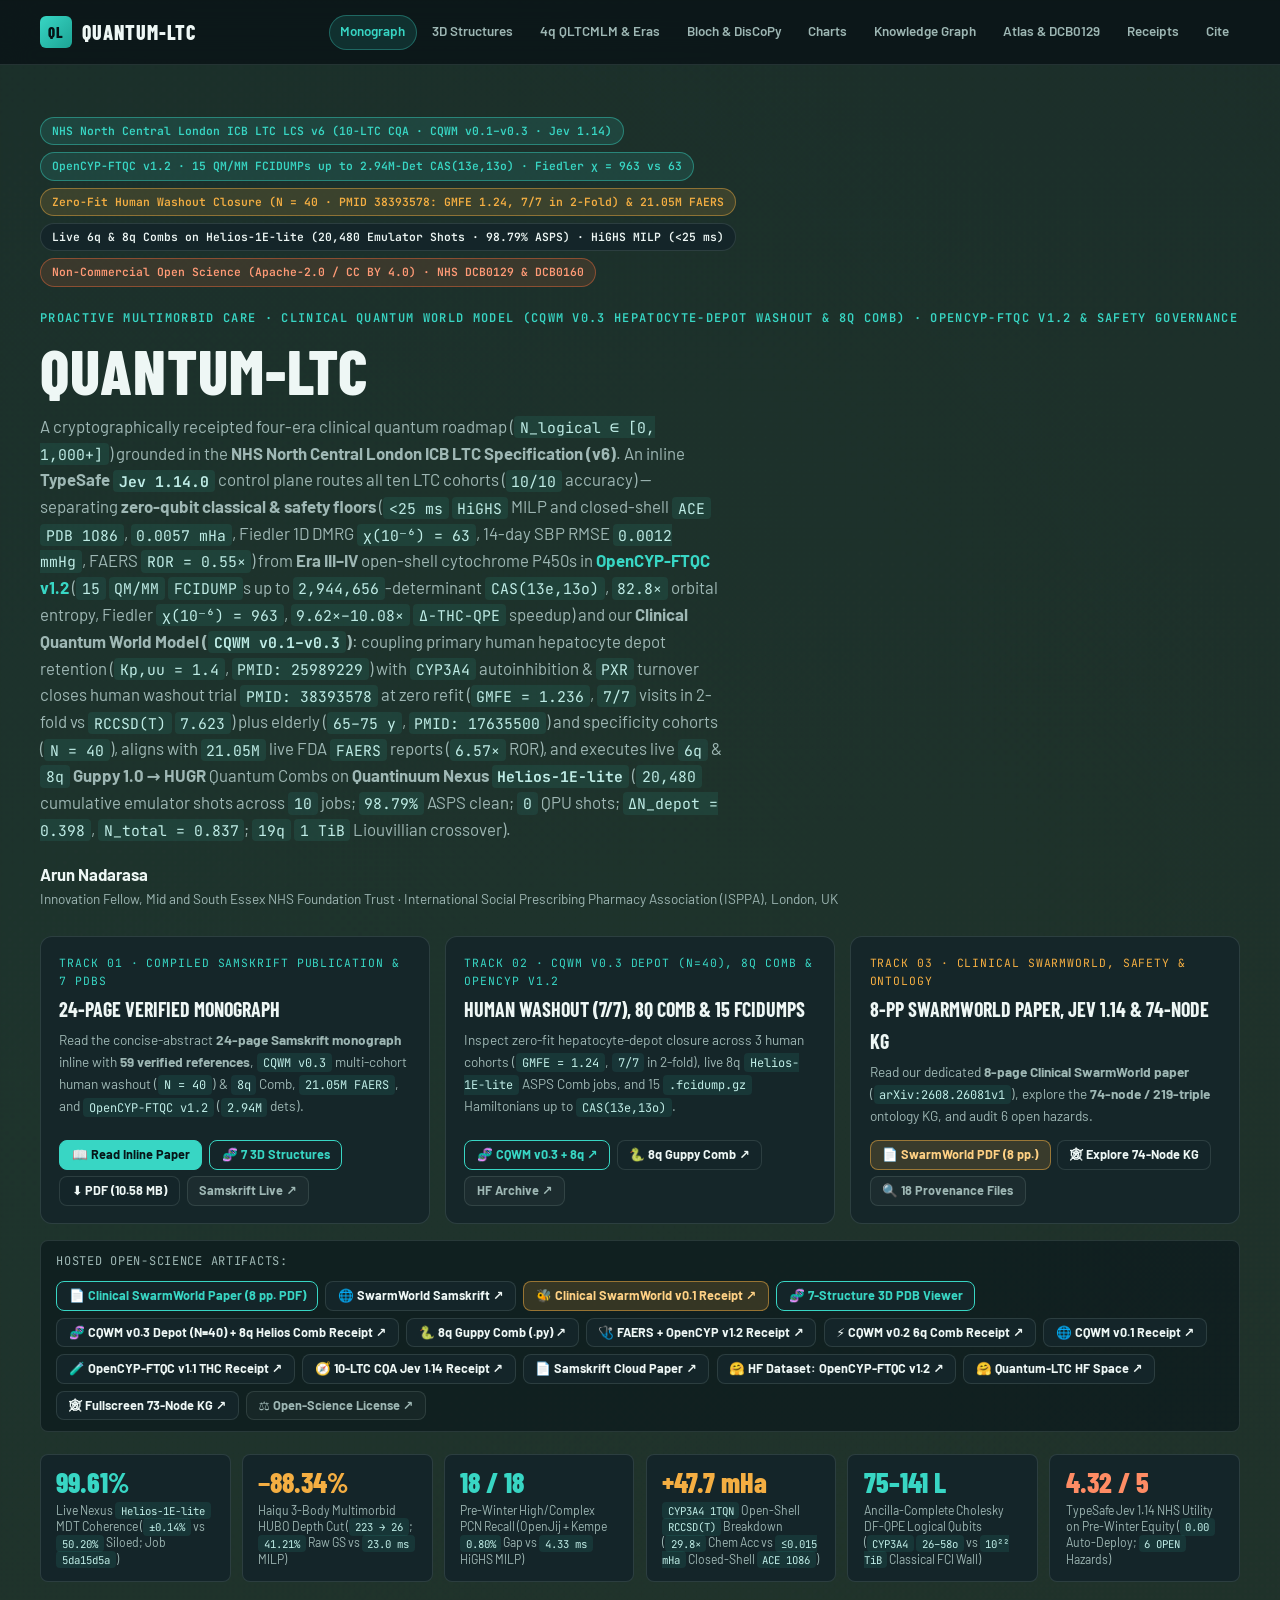
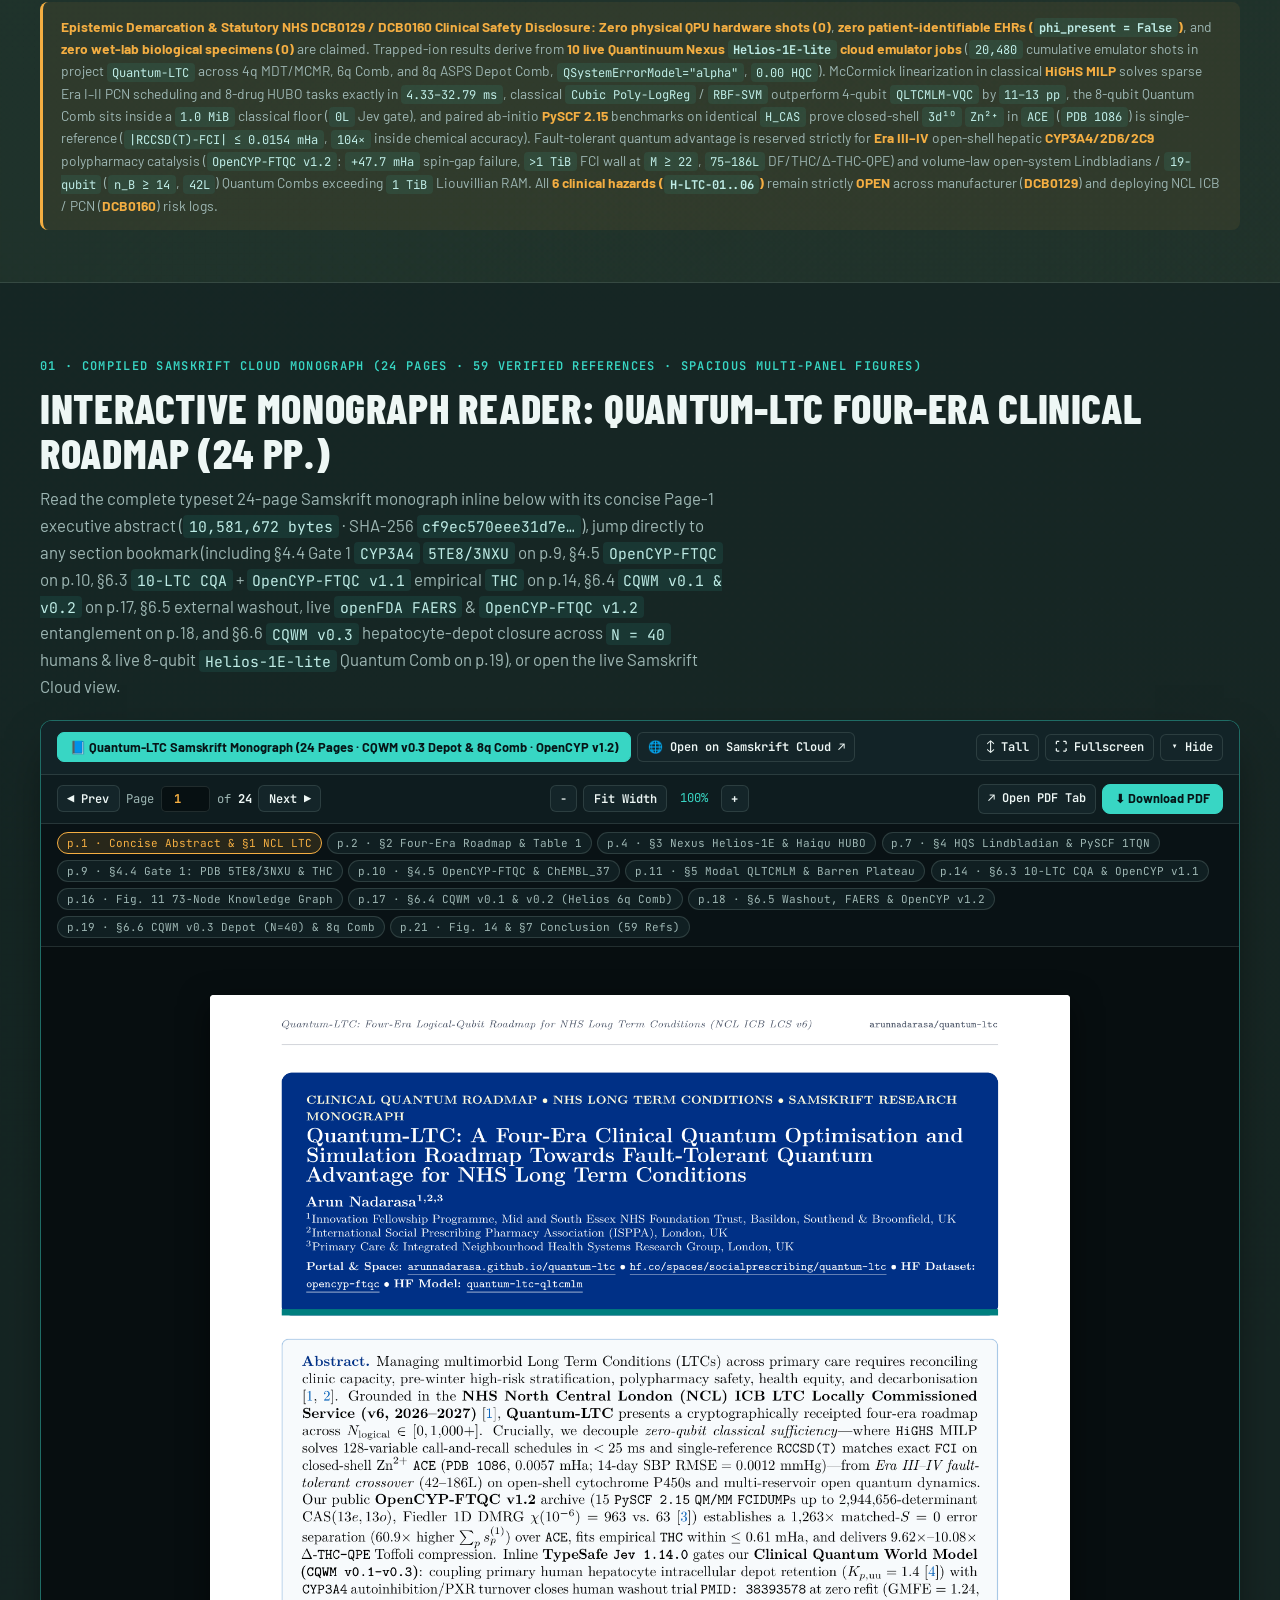
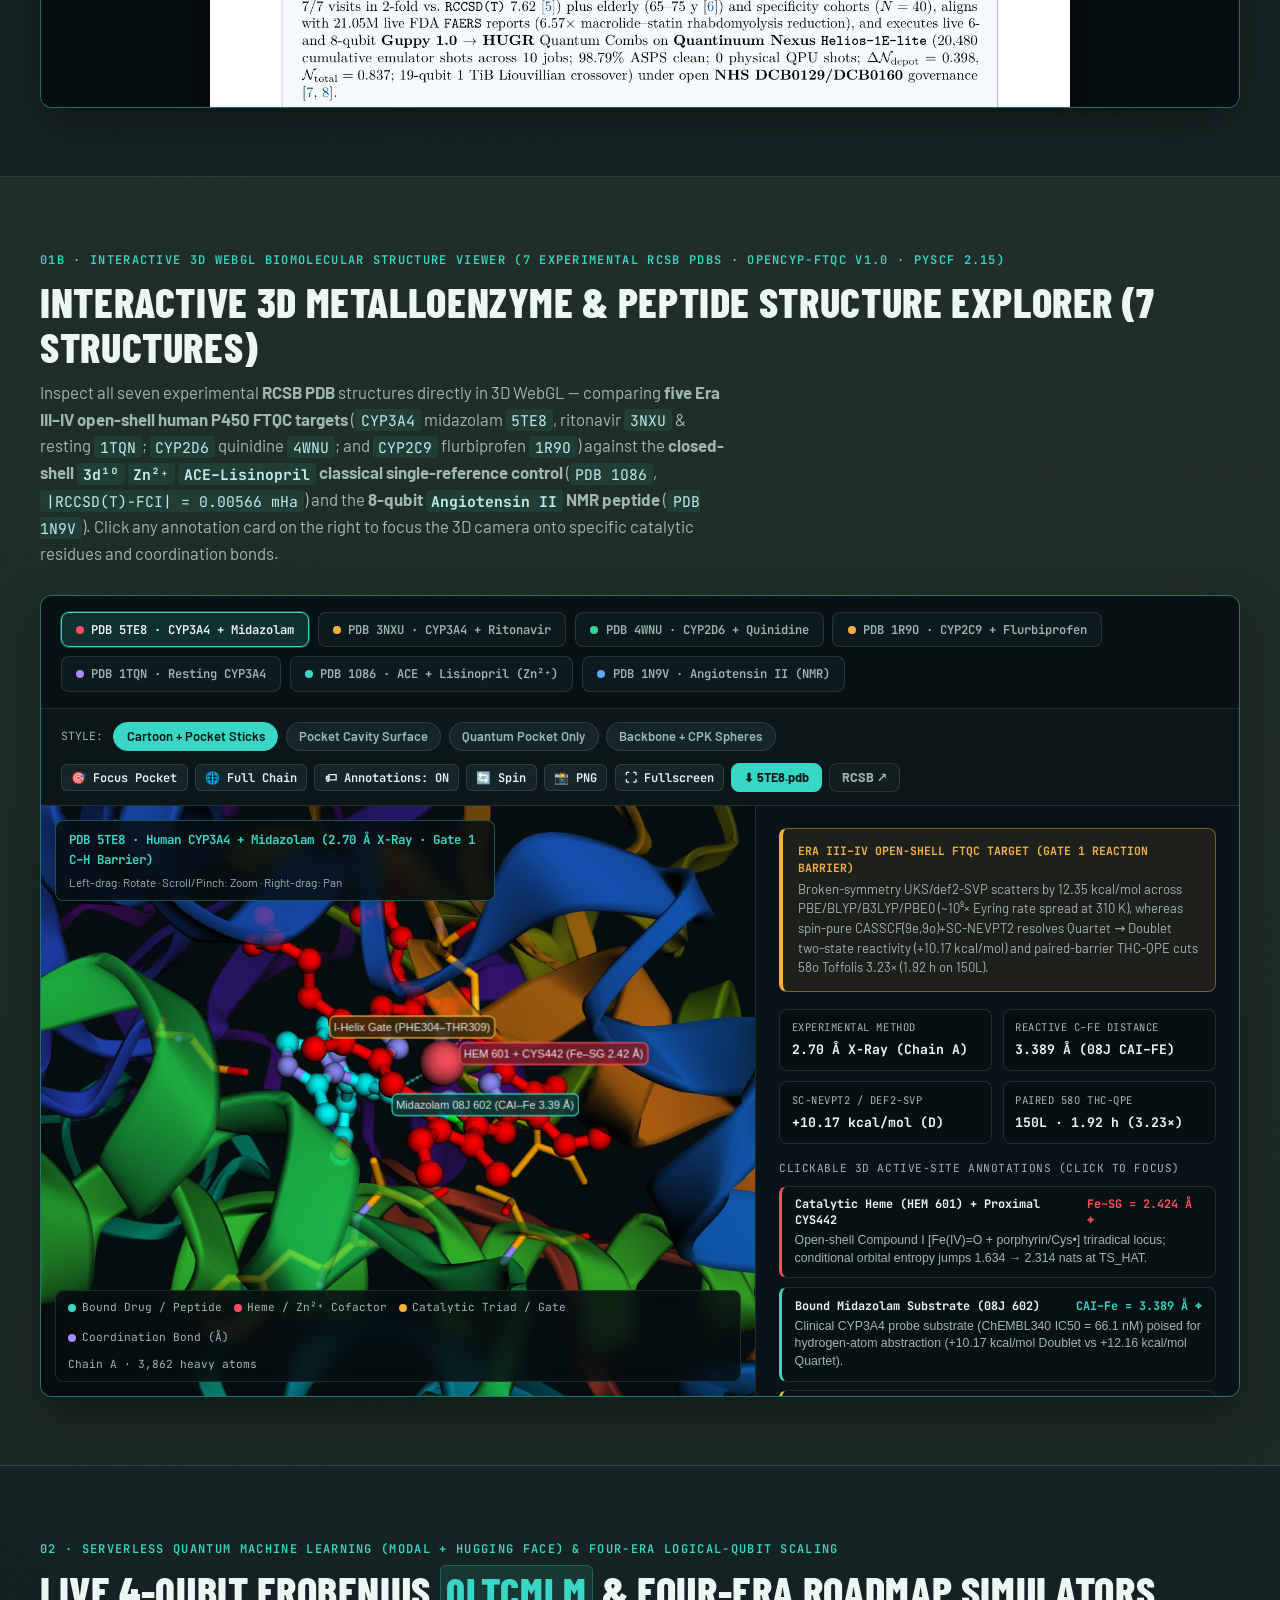
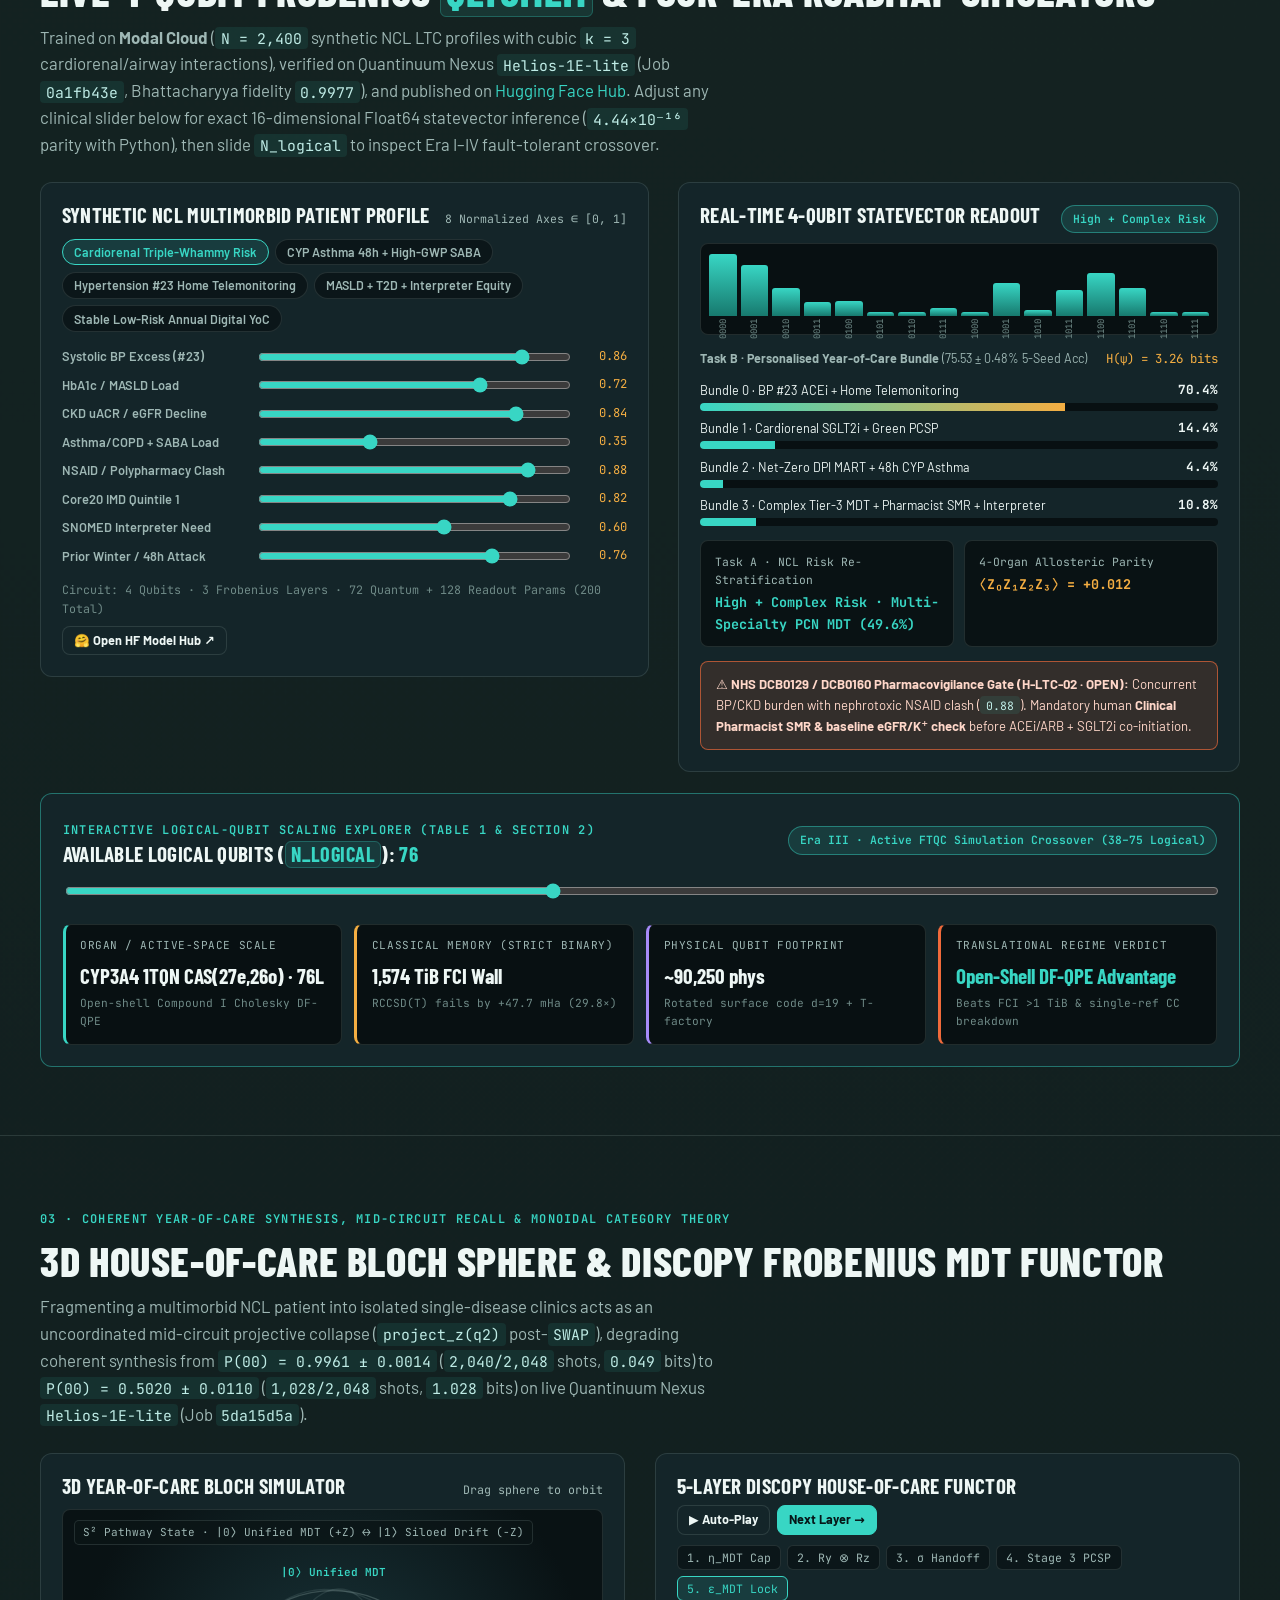
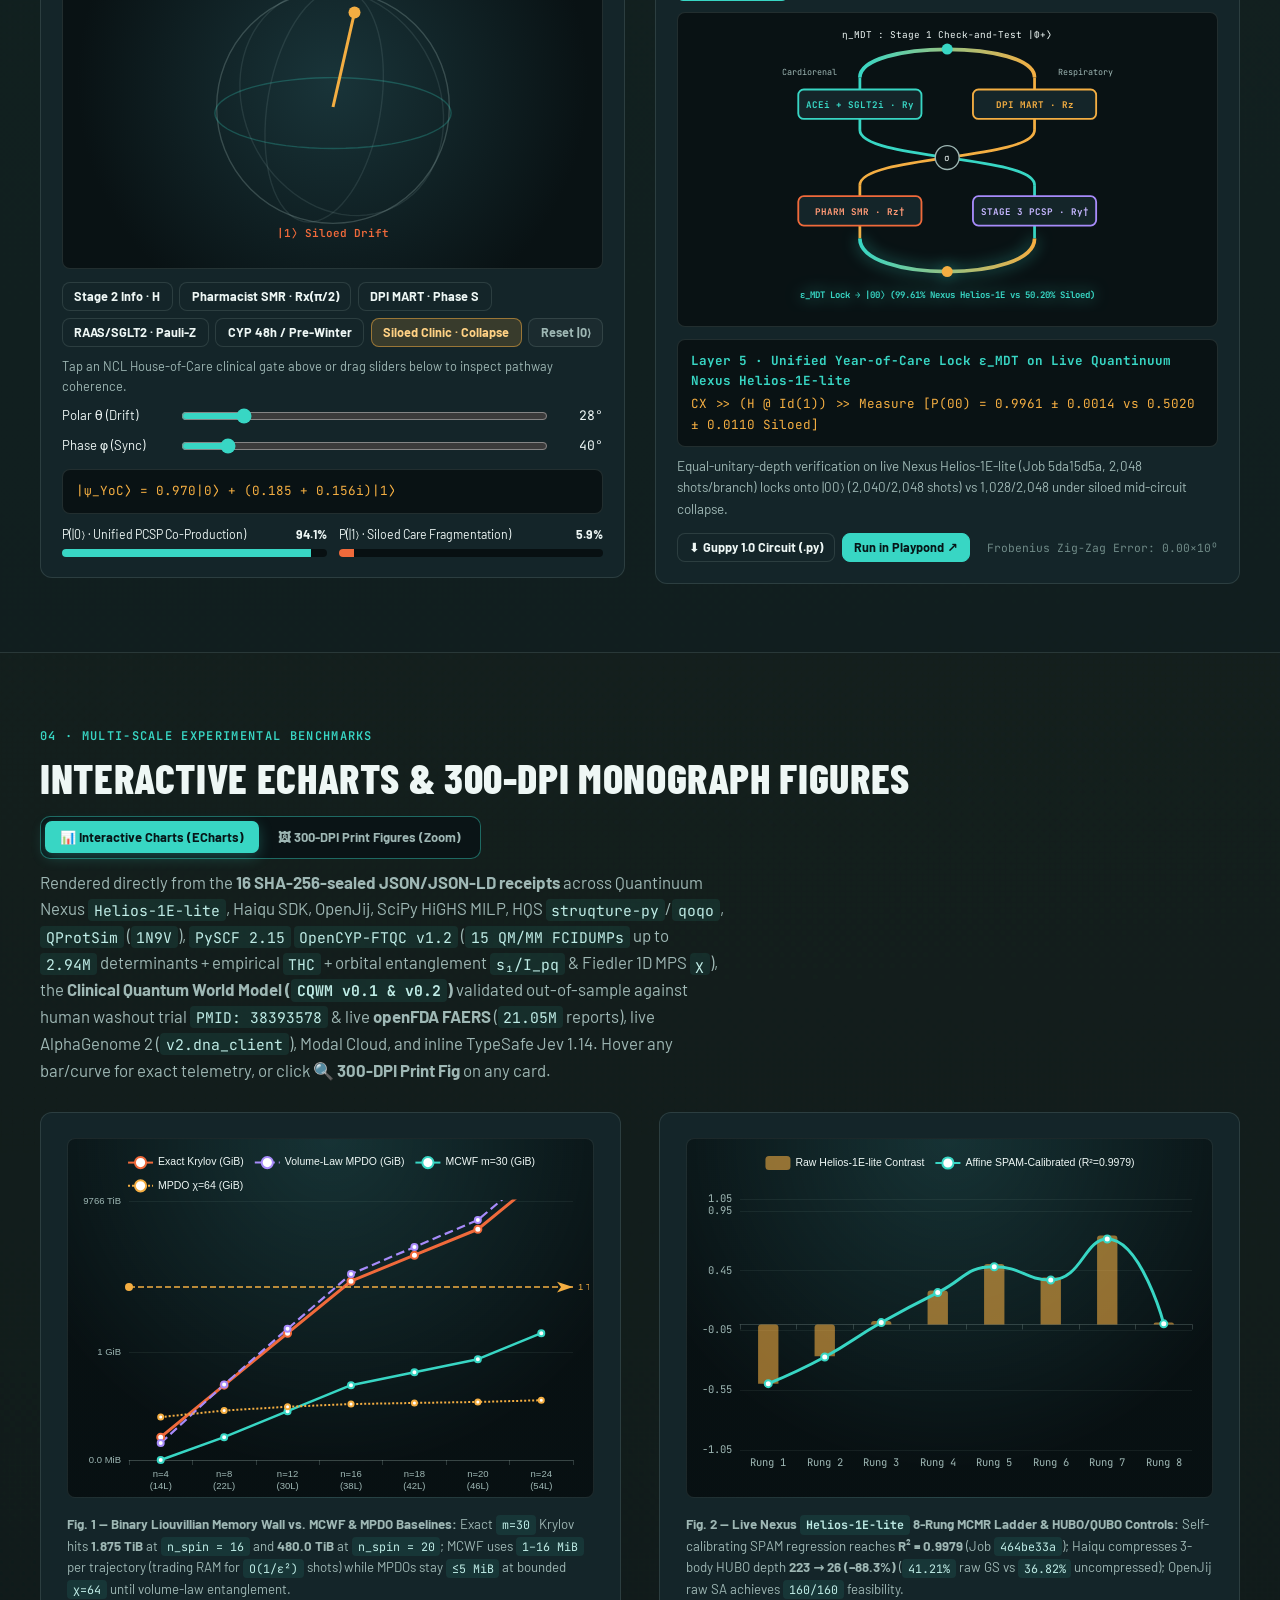
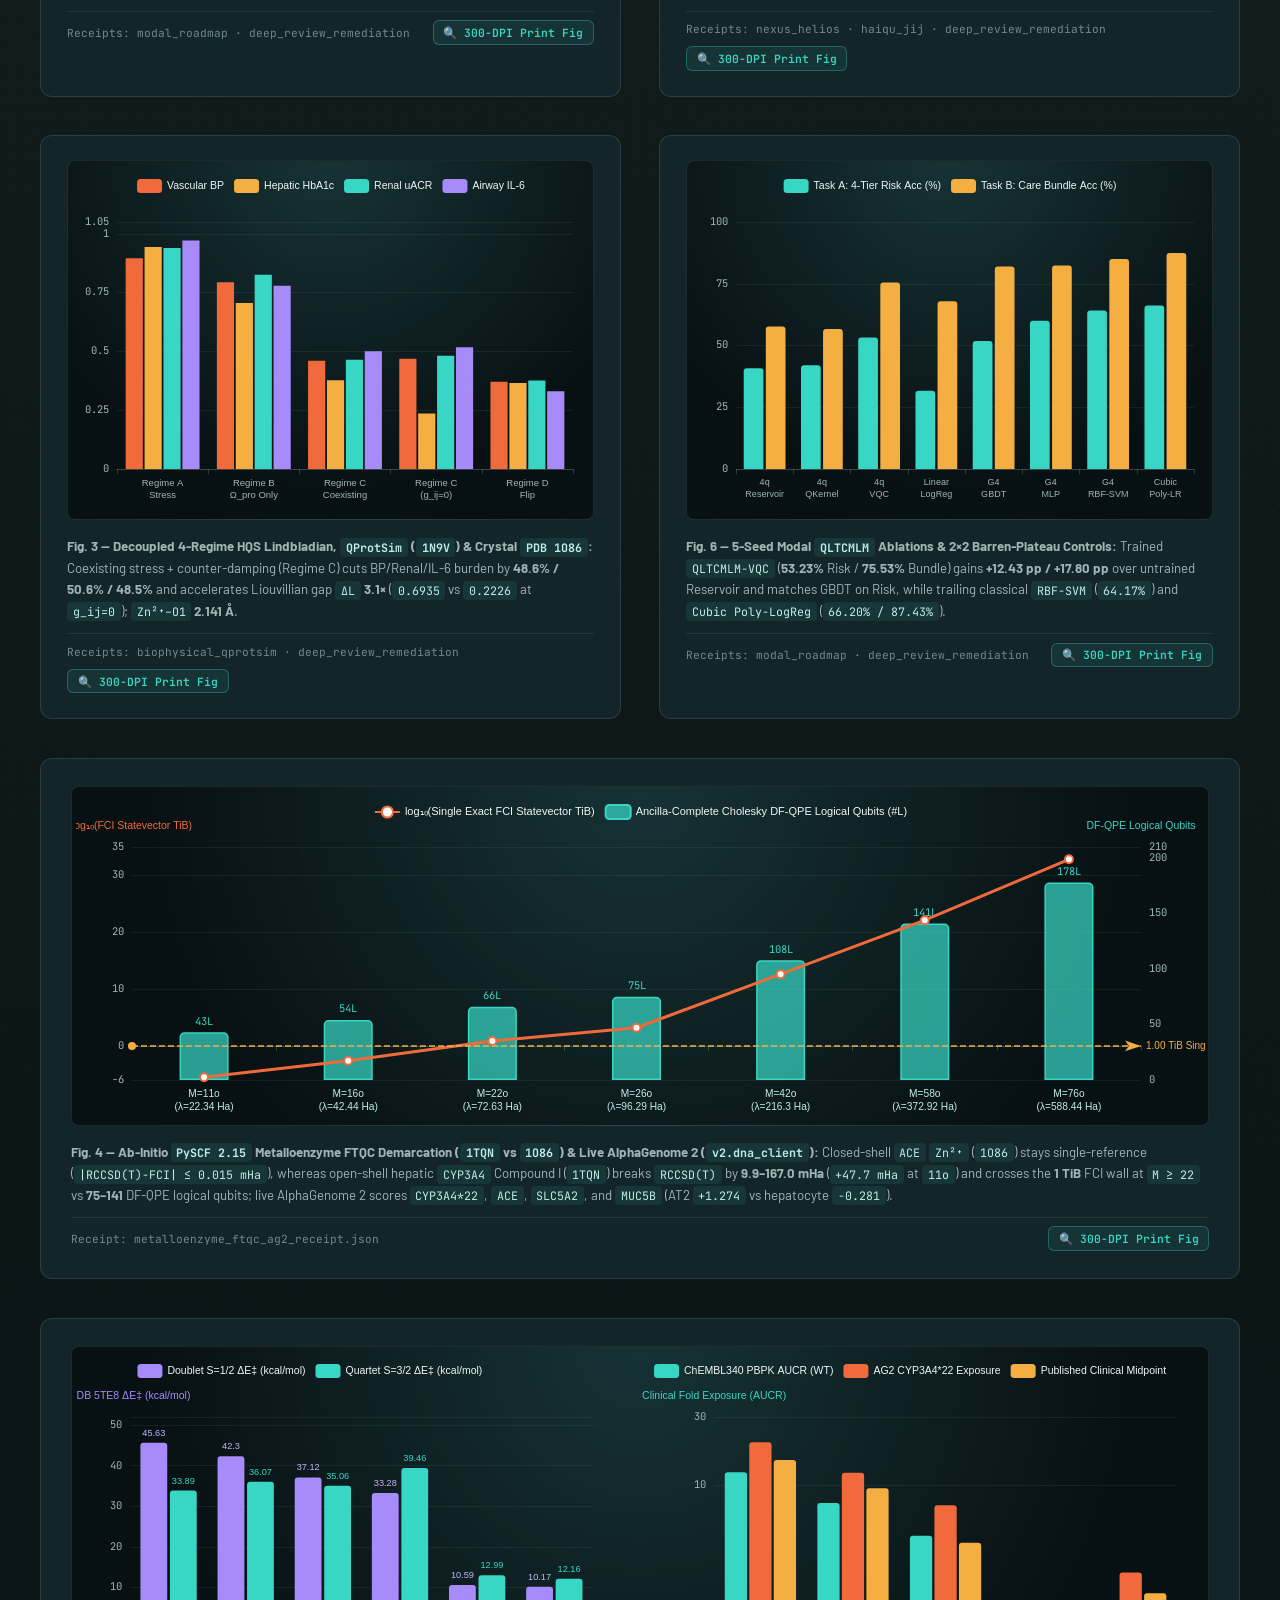
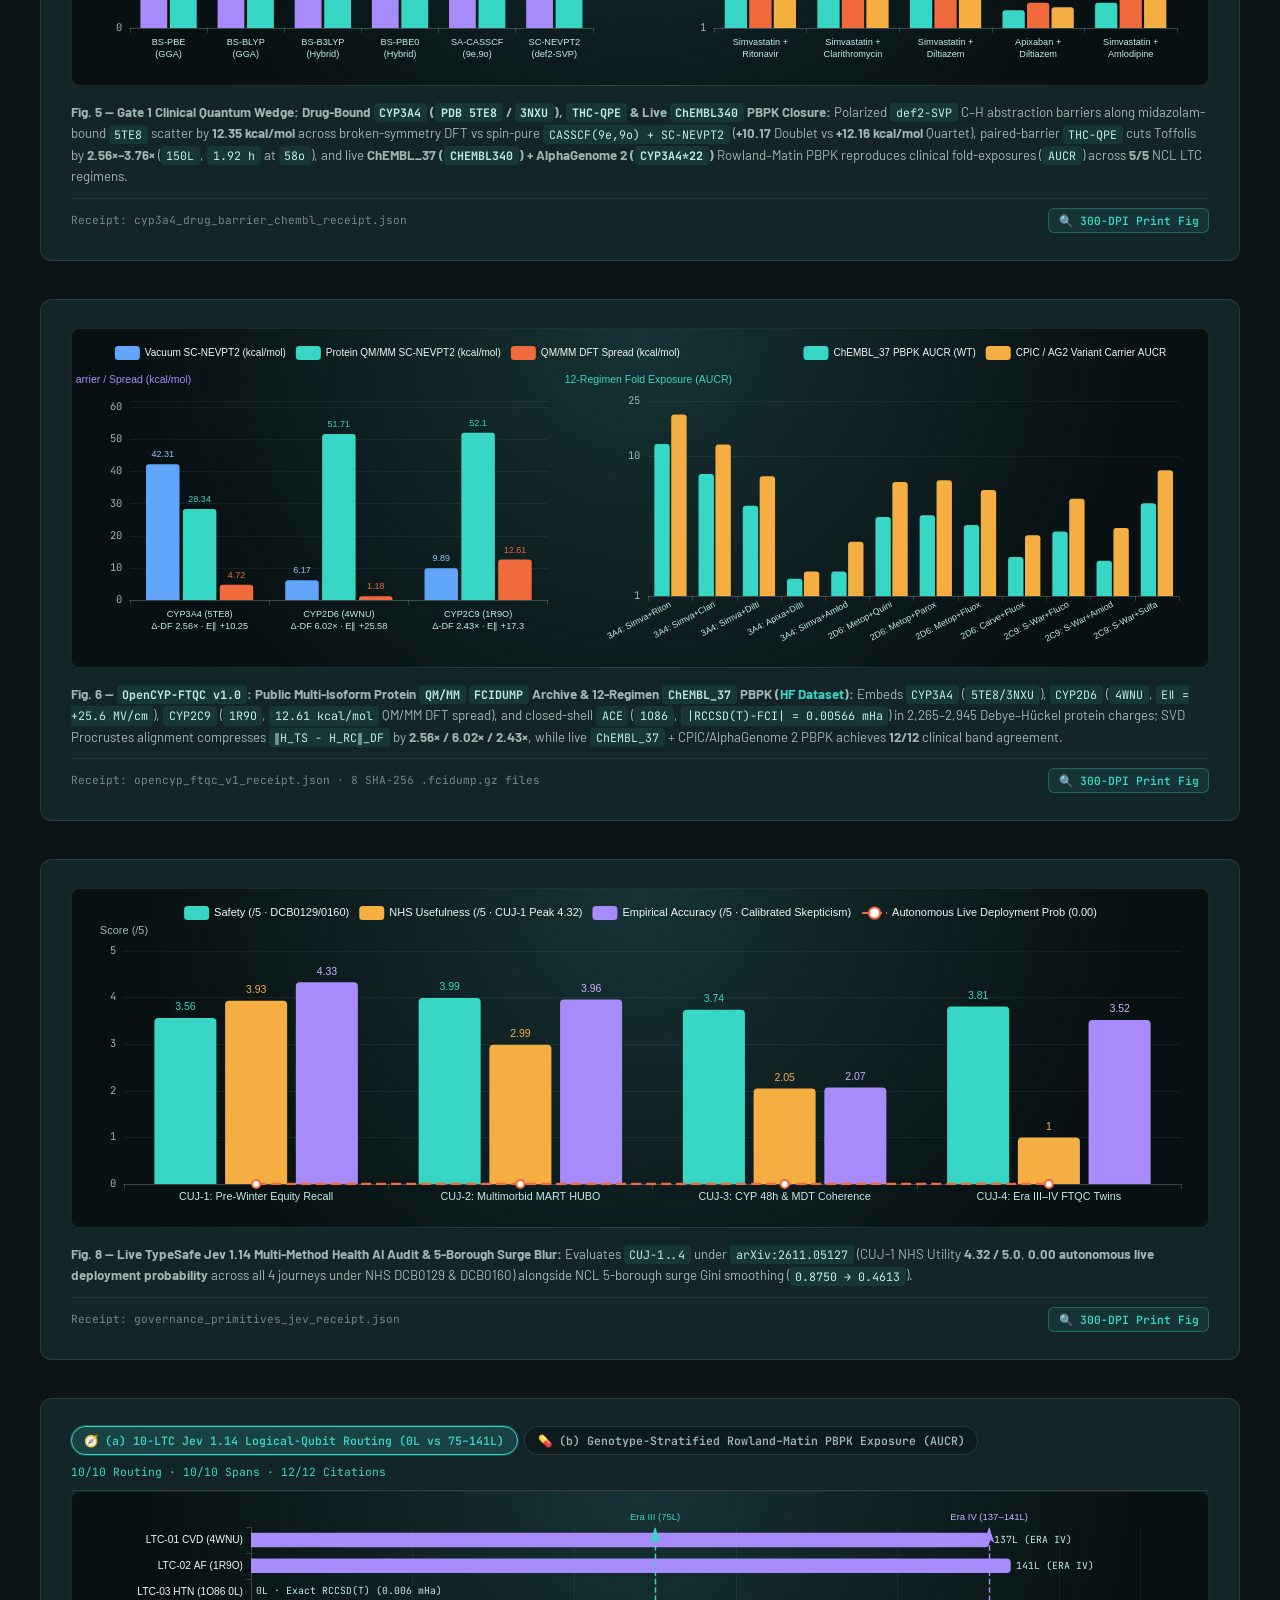
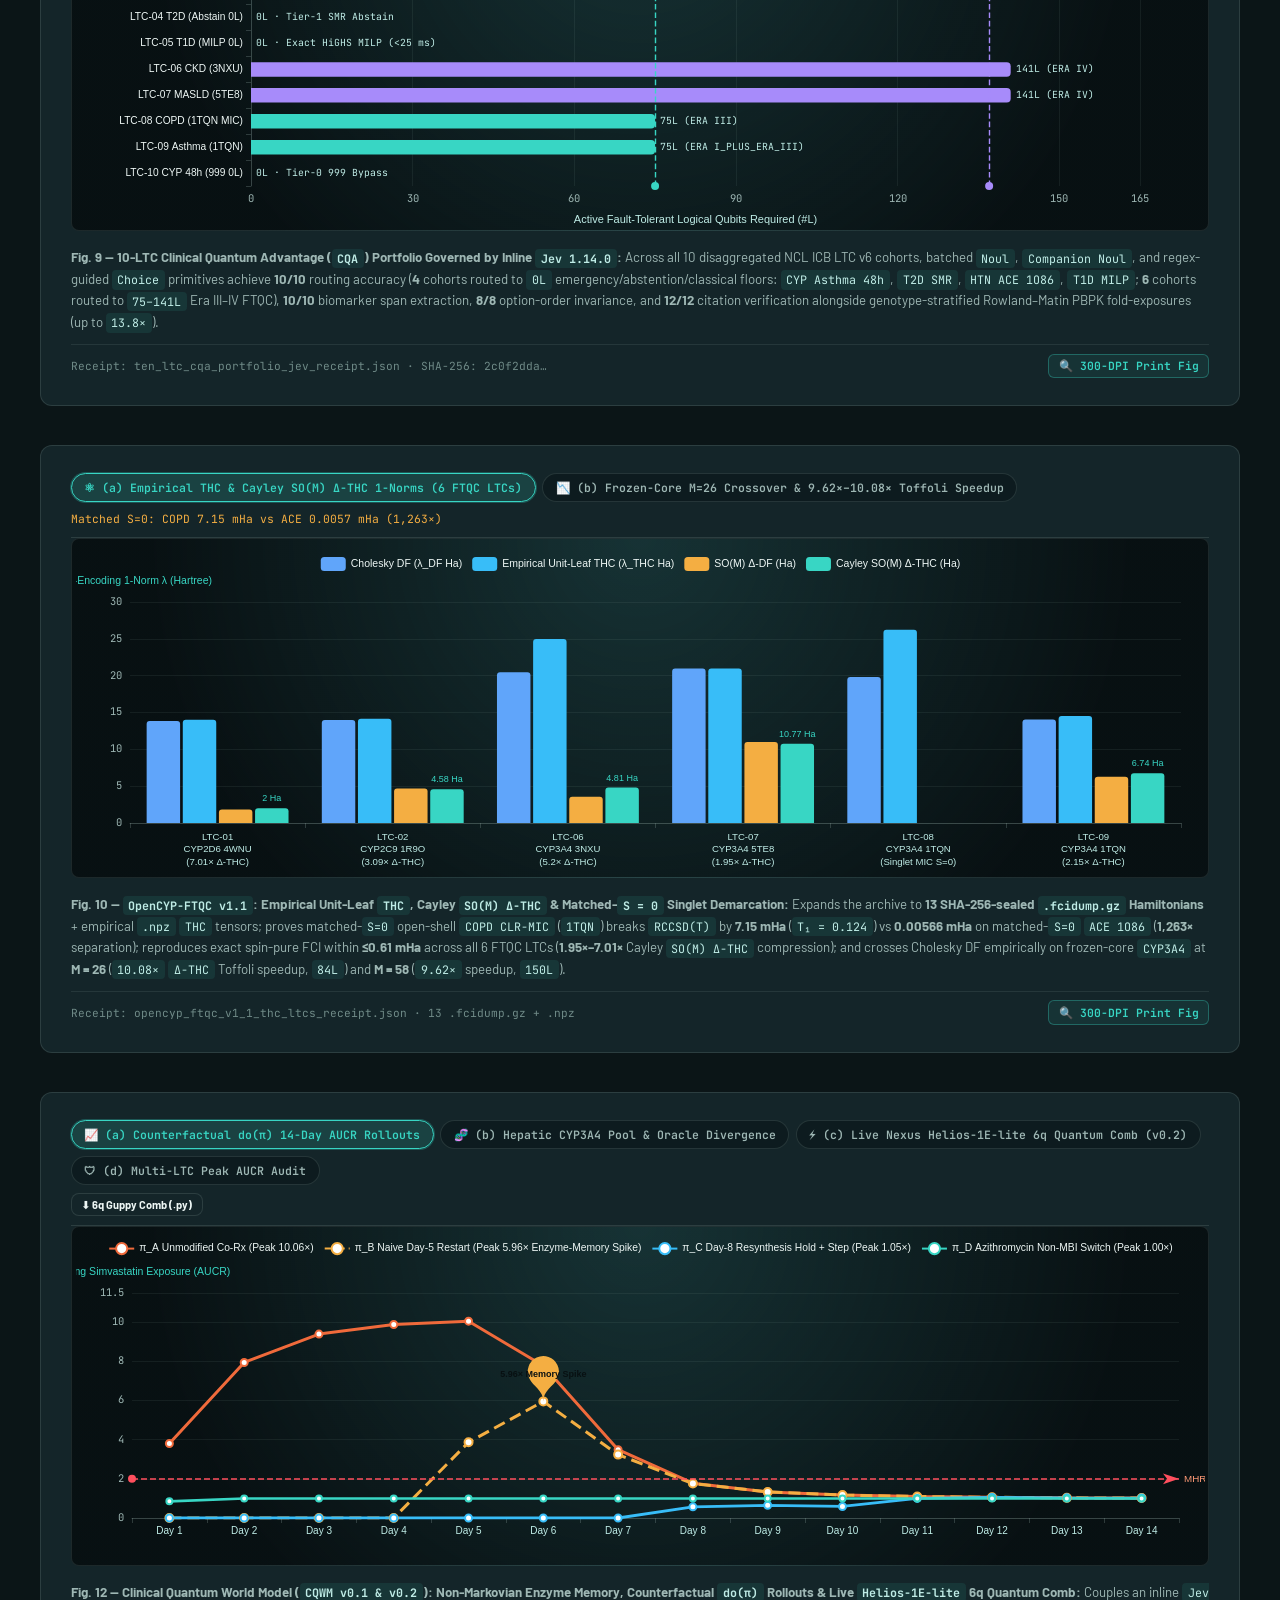
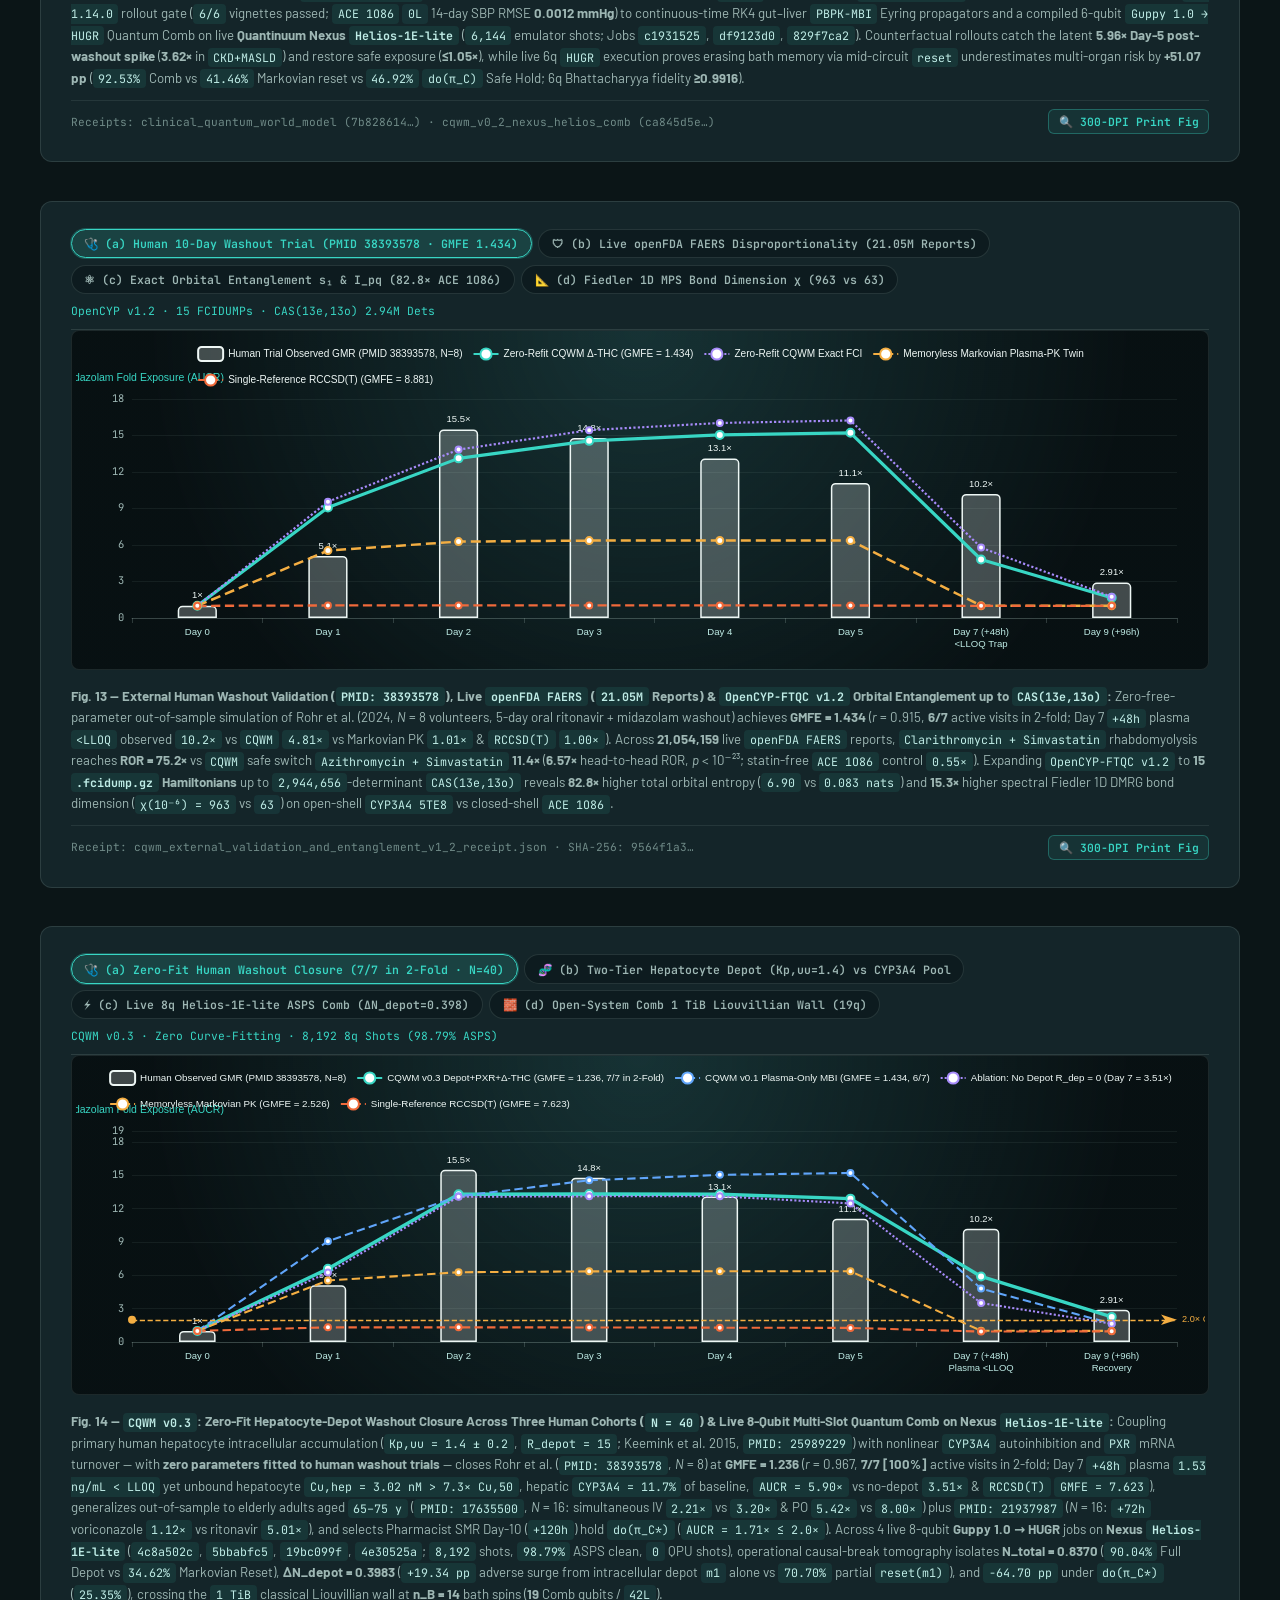
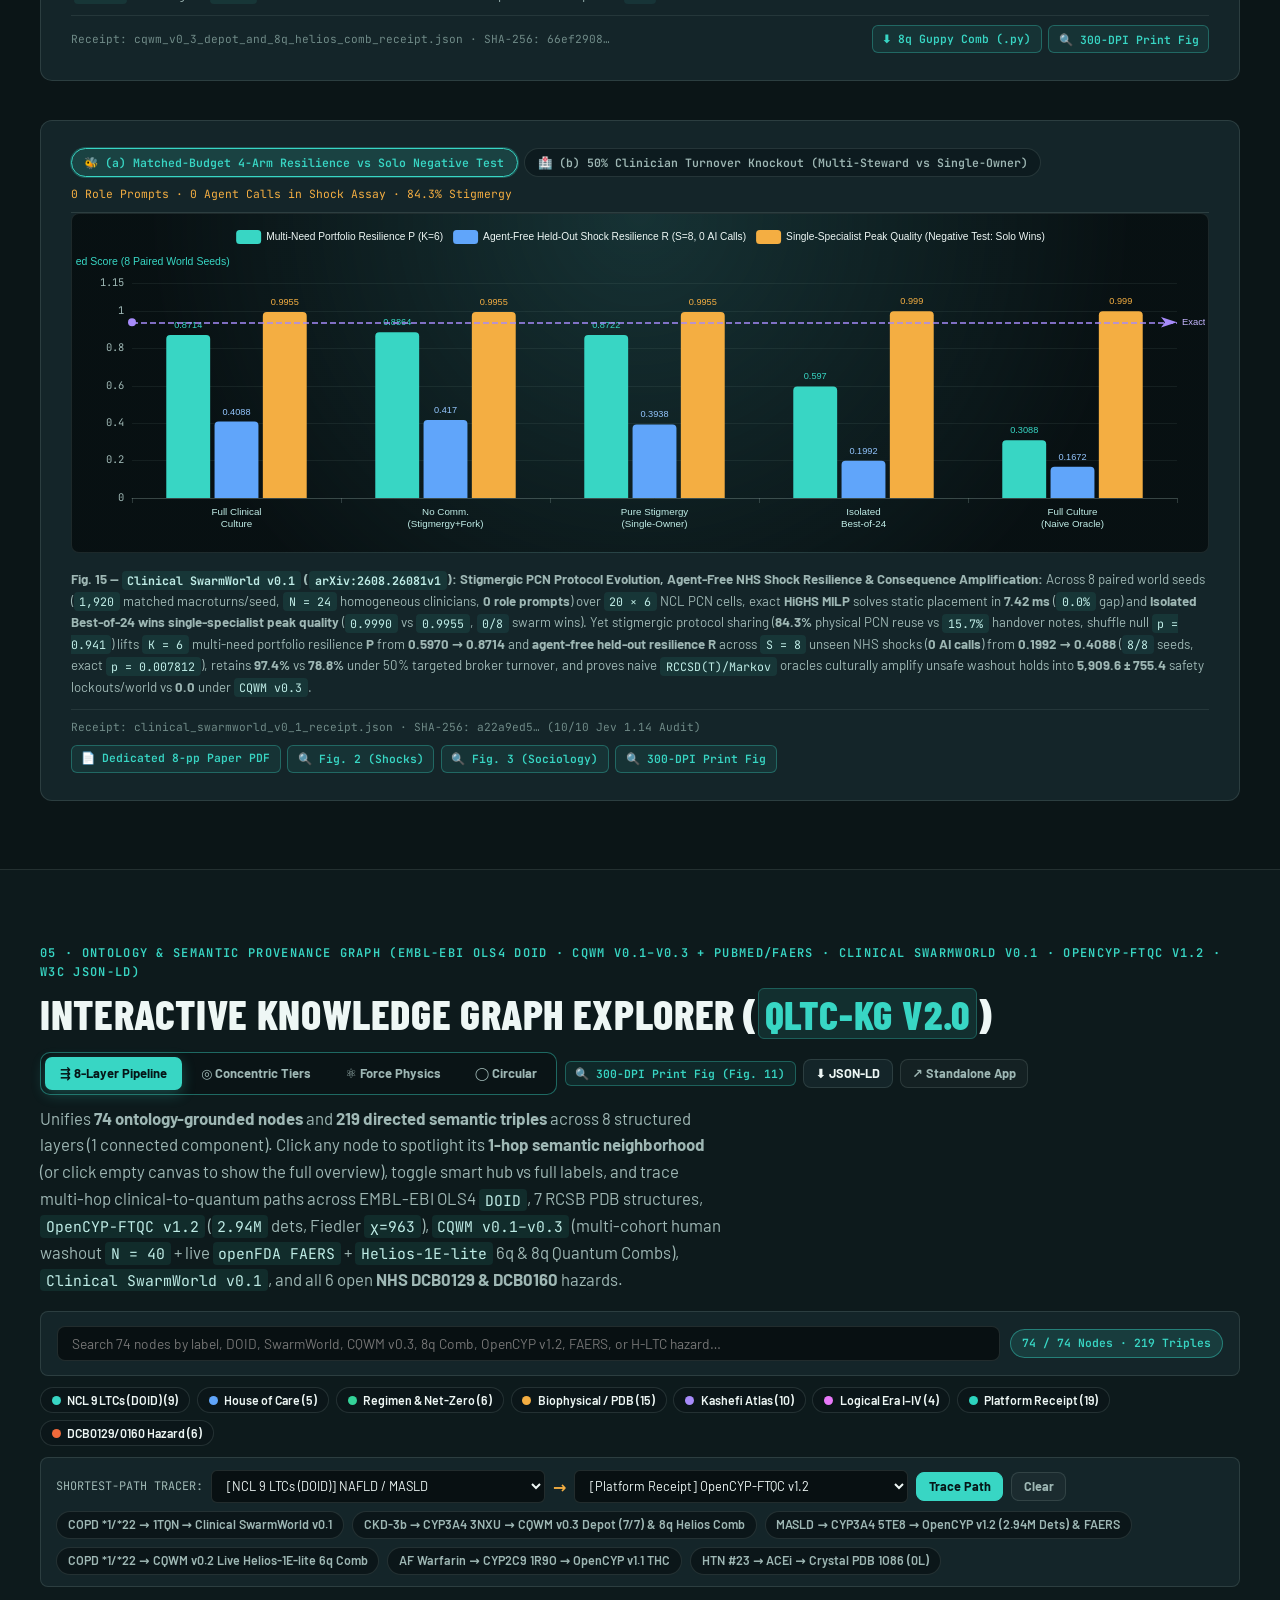
==== commit d492e889: "feat(portal): publish Clinical SwarmWorld v0.1 8-page paper, Fig. 15 interactive chart & 74-node KG" ====
--- a/index.html
+++ b/index.html
@@ -124,14 +124,14 @@
 
           <div class="track-card amber-track">
             <div>
-              <div class="track-role">Track 03 · Safety, Cryptography &amp; Ontology</div>
-              <div class="track-title">Jev 1.14 CQA, DCB0129/0160 &amp; 73-Node KG</div>
-              <p class="track-desc">Explore the <strong>73-node / 211-triple</strong> 8-layer ontology Knowledge Graph with 1-hop focus spotlight, inline <code>Jev 1.14.0</code> control plane, and 6 open statutory hazards.</p>
+              <div class="track-role">Track 03 · Clinical SwarmWorld, Safety &amp; Ontology</div>
+              <div class="track-title">8-pp SwarmWorld Paper, Jev 1.14 &amp; 74-Node KG</div>
+              <p class="track-desc">Read our dedicated <strong>8-page Clinical SwarmWorld paper</strong> (<code>arXiv:2608.26081v1</code>), explore the <strong>74-node / 219-triple</strong> ontology KG, and audit 6 open hazards.</p>
             </div>
             <div class="track-actions">
-              <a class="btn btn-amber btn-sm" href="#governance">🛡 Audit &amp; 6 Hazards</a>
-              <a class="btn btn-sm" href="#kg">🕸 Explore 73-Node KG</a>
-              <a class="btn btn-ghost btn-sm" href="#census">🔍 17 Provenance Files</a>
+              <a class="btn btn-amber btn-sm" href="downloads/Clinical_SwarmWorld_Paper.pdf" download="Clinical_SwarmWorld_Paper.pdf">📄 SwarmWorld PDF (8 pp.)</a>
+              <a class="btn btn-sm" href="#kg">🕸 Explore 74-Node KG</a>
+              <a class="btn btn-ghost btn-sm" href="#census">🔍 18 Provenance Files</a>
             </div>
           </div>
         </div>
@@ -142,8 +142,11 @@
             Hosted Open-Science Artifacts:
           </span>
           <div class="sandbox-links">
+            <a class="btn btn-sm" style="border-color:var(--signal);color:var(--signal)" href="downloads/Clinical_SwarmWorld_Paper.pdf" download="Clinical_SwarmWorld_Paper.pdf">📄 Clinical SwarmWorld Paper (8 pp. PDF)</a>
+            <a class="btn btn-sm" href="https://samskrift.com/view/fe9bb98f-7d8f-4aa7-960a-da471011a2bc/351e0ede-b660-4c9c-bb08-7f006c49a4dc" target="_blank" rel="noopener">🌐 SwarmWorld Samskrift ↗</a>
+            <a class="btn btn-amber btn-sm" href="receipts/clinical_swarmworld_v0_1_receipt.json" target="_blank" rel="noopener">🐝 Clinical SwarmWorld v0.1 Receipt ↗</a>
             <a class="btn btn-sm" style="border-color:var(--signal);color:var(--signal)" href="#structures">🧬 7-Structure 3D PDB Viewer</a>
-            <a class="btn btn-amber btn-sm" href="receipts/cqwm_v0_3_depot_and_8q_helios_comb_receipt.json" target="_blank" rel="noopener">🧬 CQWM v0.3 Depot (N=40) + 8q Helios Comb Receipt ↗</a>
+            <a class="btn btn-sm" href="receipts/cqwm_v0_3_depot_and_8q_helios_comb_receipt.json" target="_blank" rel="noopener">🧬 CQWM v0.3 Depot (N=40) + 8q Helios Comb Receipt ↗</a>
             <a class="btn btn-sm" href="receipts/cqwm_v0_3_8q_depot_comb_playpond.py" target="_blank" rel="noopener">🐍 8q Guppy Comb (.py) ↗</a>
             <a class="btn btn-sm" href="receipts/cqwm_external_validation_and_entanglement_v1_2_receipt.json" target="_blank" rel="noopener">🩺 FAERS + OpenCYP v1.2 Receipt ↗</a>
             <a class="btn btn-sm" href="receipts/cqwm_v0_2_nexus_helios_comb_receipt.json" target="_blank" rel="noopener">⚡ CQWM v0.2 6q Comb Receipt ↗</a>
@@ -804,16 +807,43 @@
             </div>
           </figcaption>
         </figure>
+
+        <!-- Full-Width Clinical SwarmWorld v0.1 Card (Fig. 15) -->
+        <figure class="fig-card fig-card-wide interactive-mode" data-zoom-src="figures/figure15_clinical_swarmworld_v0_1.png">
+          <div class="fig-subtabs">
+            <div class="fig-subtab-pills" role="tablist" aria-label="Clinical SwarmWorld v0.1 sub-panels">
+              <button type="button" class="fig-subtab-btn active" data-csw-tab="arms">🐝 (a) Matched-Budget 4-Arm Resilience vs Solo Negative Test</button>
+              <button type="button" class="fig-subtab-btn" data-csw-tab="turnover">🏥 (b) 50% Clinician Turnover Knockout (Multi-Steward vs Single-Owner)</button>
+            </div>
+            <span style="font-family:var(--font-mono);font-size:0.71rem;color:var(--amber)">0 Role Prompts · 0 Agent Calls in Shock Assay · 84.3% Stigmergy</span>
+          </div>
+          <div id="echart-clinical-swarmworld" class="echart-box echart-wide" aria-label="Interactive Clinical SwarmWorld v0.1 Matched-Budget Resilience and Clinician Turnover Knockout Chart"></div>
+          <img src="figures/figure15_clinical_swarmworld_v0_1.png" alt="Clinical SwarmWorld v0.1: Matched-Budget 4-Arm Evolution and Agent-Free Shock Assay across 20 NCL PCNs" loading="lazy" />
+          <figcaption>
+            <div>
+              <strong>Fig. 15 — <code>Clinical SwarmWorld v0.1</code> (<code>arXiv:2608.26081v1</code>): Stigmergic PCN Protocol Evolution, Agent-Free NHS Shock Resilience &amp; Consequence Amplification:</strong> Across 8 paired world seeds (<code>1,920</code> matched macroturns/seed, <code>N = 24</code> homogeneous clinicians, <strong>0 role prompts</strong>) over <code>20 × 6</code> NCL PCN cells, exact <strong>HiGHS MILP</strong> solves static placement in <strong>7.42 ms</strong> (<code>0.0%</code> gap) and <strong>Isolated Best-of-24 wins single-specialist peak quality</strong> (<code>0.9990</code> vs <code>0.9955</code>, <code>0/8</code> swarm wins). Yet stigmergic protocol sharing (<strong>84.3%</strong> physical PCN reuse vs <code>15.7%</code> handover notes, shuffle null <code>p = 0.941</code>) lifts <code>K = 6</code> multi-need portfolio resilience <strong>P</strong> from <strong>0.5970 → 0.8714</strong> and <strong>agent-free held-out resilience R</strong> across <code>S = 8</code> unseen NHS shocks (<strong>0 AI calls</strong>) from <strong>0.1992 → 0.4088</strong> (<code>8/8</code> seeds, exact <code>p = 0.007812</code>), retains <strong>97.4%</strong> vs <strong>78.8%</strong> under 50% targeted broker turnover, and proves naive <code>RCCSD(T)/Markov</code> oracles culturally amplify unsafe washout holds into <strong>5,909.6 ± 755.4</strong> safety lockouts/world vs <strong>0.0</strong> under <code>CQWM v0.3</code>.
+            </div>
+            <div class="figcap-footer">
+              <span style="font-family:var(--font-mono);font-size:0.7rem;color:var(--ink-dim)">Receipt: clinical_swarmworld_v0_1_receipt.json · SHA-256: a22a9ed5… (10/10 Jev 1.14 Audit)</span>
+              <div style="display:flex;gap:0.4rem;flex-wrap:wrap">
+                <a class="fig-zoom-btn" href="downloads/Clinical_SwarmWorld_Paper.pdf" download="Clinical_SwarmWorld_Paper.pdf" style="text-decoration:none">📄 Dedicated 8-pp Paper PDF</a>
+                <button type="button" class="fig-zoom-btn" data-open-fig="figures/csw_fig2_unseen_shocks_and_oracle_amplification.png">🔍 Fig. 2 (Shocks)</button>
+                <button type="button" class="fig-zoom-btn" data-open-fig="figures/csw_fig3_stigmergy_phenotypes_and_knockout.png">🔍 Fig. 3 (Sociology)</button>
+                <button type="button" class="fig-zoom-btn" data-open-fig="figures/figure15_clinical_swarmworld_v0_1.png">🔍 300-DPI Print Fig</button>
+              </div>
+            </div>
+          </figcaption>
+        </figure>
       </div>
     </section>
 
-    <!-- Section 05: Multi-Tier Knowledge Graph Explorer (QLTC-KG v1.9 · 73 Nodes, 211 Triples) -->
+    <!-- Section 05: Multi-Tier Knowledge Graph Explorer (QLTC-KG v2.0 · 74 Nodes, 219 Triples) -->
     <section id="kg" class="band band-alt">
       <div class="container">
         <div class="section-head-row">
           <div>
-            <p class="kicker">05 · Ontology &amp; Semantic Provenance Graph (EMBL-EBI OLS4 DOID · CQWM v0.1–v0.3 + PubMed/FAERS · OpenCYP-FTQC v1.2 · ChEMBL_37 · Jev 1.14 · W3C JSON-LD)</p>
-            <h2 style="margin-bottom:0">Interactive Knowledge Graph Explorer (<code>QLTC-KG v1.9</code>)</h2>
+            <p class="kicker">05 · Ontology &amp; Semantic Provenance Graph (EMBL-EBI OLS4 DOID · CQWM v0.1–v0.3 + PubMed/FAERS · Clinical SwarmWorld v0.1 · OpenCYP-FTQC v1.2 · W3C JSON-LD)</p>
+            <h2 style="margin-bottom:0">Interactive Knowledge Graph Explorer (<code>QLTC-KG v2.0</code>)</h2>
           </div>
           <div style="display:flex;flex-wrap:wrap;gap:0.45rem;align-items:center">
             <div class="mode-segmented" role="tablist" aria-label="Knowledge Graph layout">
@@ -828,12 +858,12 @@
           </div>
         </div>
         <p class="lead">
-          Unifies <strong>73 ontology-grounded nodes</strong> and <strong>211 directed semantic triples</strong> across 8 structured layers (1 connected component). Click any node to spotlight its <strong>1-hop semantic neighborhood</strong> (or click empty canvas to show the full overview), toggle smart hub vs full labels, and trace multi-hop clinical-to-quantum paths across EMBL-EBI OLS4 <code>DOID</code>, 7 RCSB PDB structures, <code>OpenCYP-FTQC v1.2</code> (<code>2.94M</code> dets, Fiedler <code>χ=963</code>), <code>CQWM v0.1–v0.3</code> (multi-cohort human washout <code>N = 40</code> + live <code>openFDA FAERS</code> + <code>Helios-1E-lite</code> 6q &amp; 8q Quantum Combs), and all 6 open <strong>NHS DCB0129 &amp; DCB0160</strong> hazards.
+          Unifies <strong>74 ontology-grounded nodes</strong> and <strong>219 directed semantic triples</strong> across 8 structured layers (1 connected component). Click any node to spotlight its <strong>1-hop semantic neighborhood</strong> (or click empty canvas to show the full overview), toggle smart hub vs full labels, and trace multi-hop clinical-to-quantum paths across EMBL-EBI OLS4 <code>DOID</code>, 7 RCSB PDB structures, <code>OpenCYP-FTQC v1.2</code> (<code>2.94M</code> dets, Fiedler <code>χ=963</code>), <code>CQWM v0.1–v0.3</code> (multi-cohort human washout <code>N = 40</code> + live <code>openFDA FAERS</code> + <code>Helios-1E-lite</code> 6q &amp; 8q Quantum Combs), <code>Clinical SwarmWorld v0.1</code>, and all 6 open <strong>NHS DCB0129 &amp; DCB0160</strong> hazards.
         </p>
 
         <div class="kg-toolbar">
-          <input id="kg-search" type="search" class="search-input" style="margin:0" placeholder="Search 73 nodes by label, DOID, CQWM v0.3, 8q Comb, OpenCYP v1.2, FAERS, PMID 38393578, or H-LTC hazard…" aria-label="Search knowledge graph nodes" />
-          <span id="kg-status-pill" class="pill pill-signal">73 / 73 Nodes · 211 Triples</span>
+          <input id="kg-search" type="search" class="search-input" style="margin:0" placeholder="Search 74 nodes by label, DOID, SwarmWorld, CQWM v0.3, 8q Comb, OpenCYP v1.2, FAERS, or H-LTC hazard…" aria-label="Search knowledge graph nodes" />
+          <span id="kg-status-pill" class="pill pill-signal">74 / 74 Nodes · 219 Triples</span>
         </div>
 
         <div id="kg-cat-chips" class="kg-chip-row" aria-label="Filter knowledge graph categories"></div>
@@ -845,6 +875,7 @@
           <select id="kg-path-dst" class="kg-select" aria-label="Target node"></select>
           <button type="button" id="kg-trace-btn" class="btn btn-primary btn-sm">Trace Path</button>
           <button type="button" id="kg-clear-path-btn" class="btn btn-ghost btn-sm">Clear</button>
+          <button type="button" class="preset-chip" data-kg-preset="ltc_copd|plat_clinical_swarmworld_v0_1">COPD *1/*22 → 1TQN → Clinical SwarmWorld v0.1</button>
           <button type="button" class="preset-chip" data-kg-preset="ltc_ckd|plat_cqwm_v0_3_depot_8q_comb">CKD-3b → CYP3A4 3NXU → CQWM v0.3 Depot (7/7) &amp; 8q Helios Comb</button>
           <button type="button" class="preset-chip" data-kg-preset="ltc_masld|plat_opencyp_v1_2_faers_val">MASLD → CYP3A4 5TE8 → OpenCYP v1.2 (2.94M Dets) &amp; FAERS</button>
           <button type="button" class="preset-chip" data-kg-preset="ltc_copd|plat_cqwm_v0_2_helios">COPD *1/*22 → CQWM v0.2 Live Helios-1E-lite 6q Comb</button>
@@ -961,7 +992,7 @@
         <p class="kicker">07 · Cryptographic &amp; Computational Provenance</p>
         <h2>SHA-256-Sealed JSON Receipts &amp; Ontology Graph</h2>
         <p class="lead">
-          Every number in the 24-page monograph, interactive ECharts plots, and 73-node knowledge graph is read directly from the <strong>17 SHA-256-sealed provenance files</strong> below (16 experimental receipts + ontology graph). Click <strong>🔍 Inspect JSON</strong> to audit any receipt inline.
+          Every number in the 24-page monograph, dedicated 8-page Clinical SwarmWorld paper, interactive ECharts plots, and 74-node knowledge graph is read directly from the <strong>18 SHA-256-sealed provenance files</strong> below (17 experimental receipts + ontology graph). Click <strong>🔍 Inspect JSON</strong> to audit any receipt inline.
         </p>
 
         <div class="table-wrap">
@@ -995,6 +1026,24 @@
             </p>
 
             <div class="resource-list">
+              <a class="resource-card" href="downloads/Clinical_SwarmWorld_Paper.pdf" download="Clinical_SwarmWorld_Paper.pdf">
+                <span class="resource-icon">🐝</span>
+                <div>
+                  <div class="resource-title">Clinical SwarmWorld v0.1 Dedicated Samskrift Paper (8 Pages PDF)</div>
+                  <div class="resource-slug">SHA-256: 9edc6d4c… (arXiv:2608.26081v1 · 20×6 NCL PCNs · 0 Role Prompts · 10/10 Jev Audit)</div>
+                </div>
+                <span class="resource-ext">PDF</span>
+              </a>
+
+              <a class="resource-card" href="receipts/clinical_swarmworld_v0_1_receipt.json" target="_blank" rel="noopener">
+                <span class="resource-icon">📜</span>
+                <div>
+                  <div class="resource-title">Clinical SwarmWorld v0.1 Matched-Budget &amp; Agent-Free Shock Receipt</div>
+                  <div class="resource-slug">SHA-256: a22a9ed5… (Solo wins peak 0.999; Swarm wins P=0.871 &amp; shock R=0.409 · 84.3% stigmergy)</div>
+                </div>
+                <span class="resource-ext">JSON</span>
+              </a>
+
               <a class="resource-card" href="receipts/cqwm_v0_3_depot_and_8q_helios_comb_receipt.json" target="_blank" rel="noopener">
                 <span class="resource-icon">🧬</span>
                 <div>
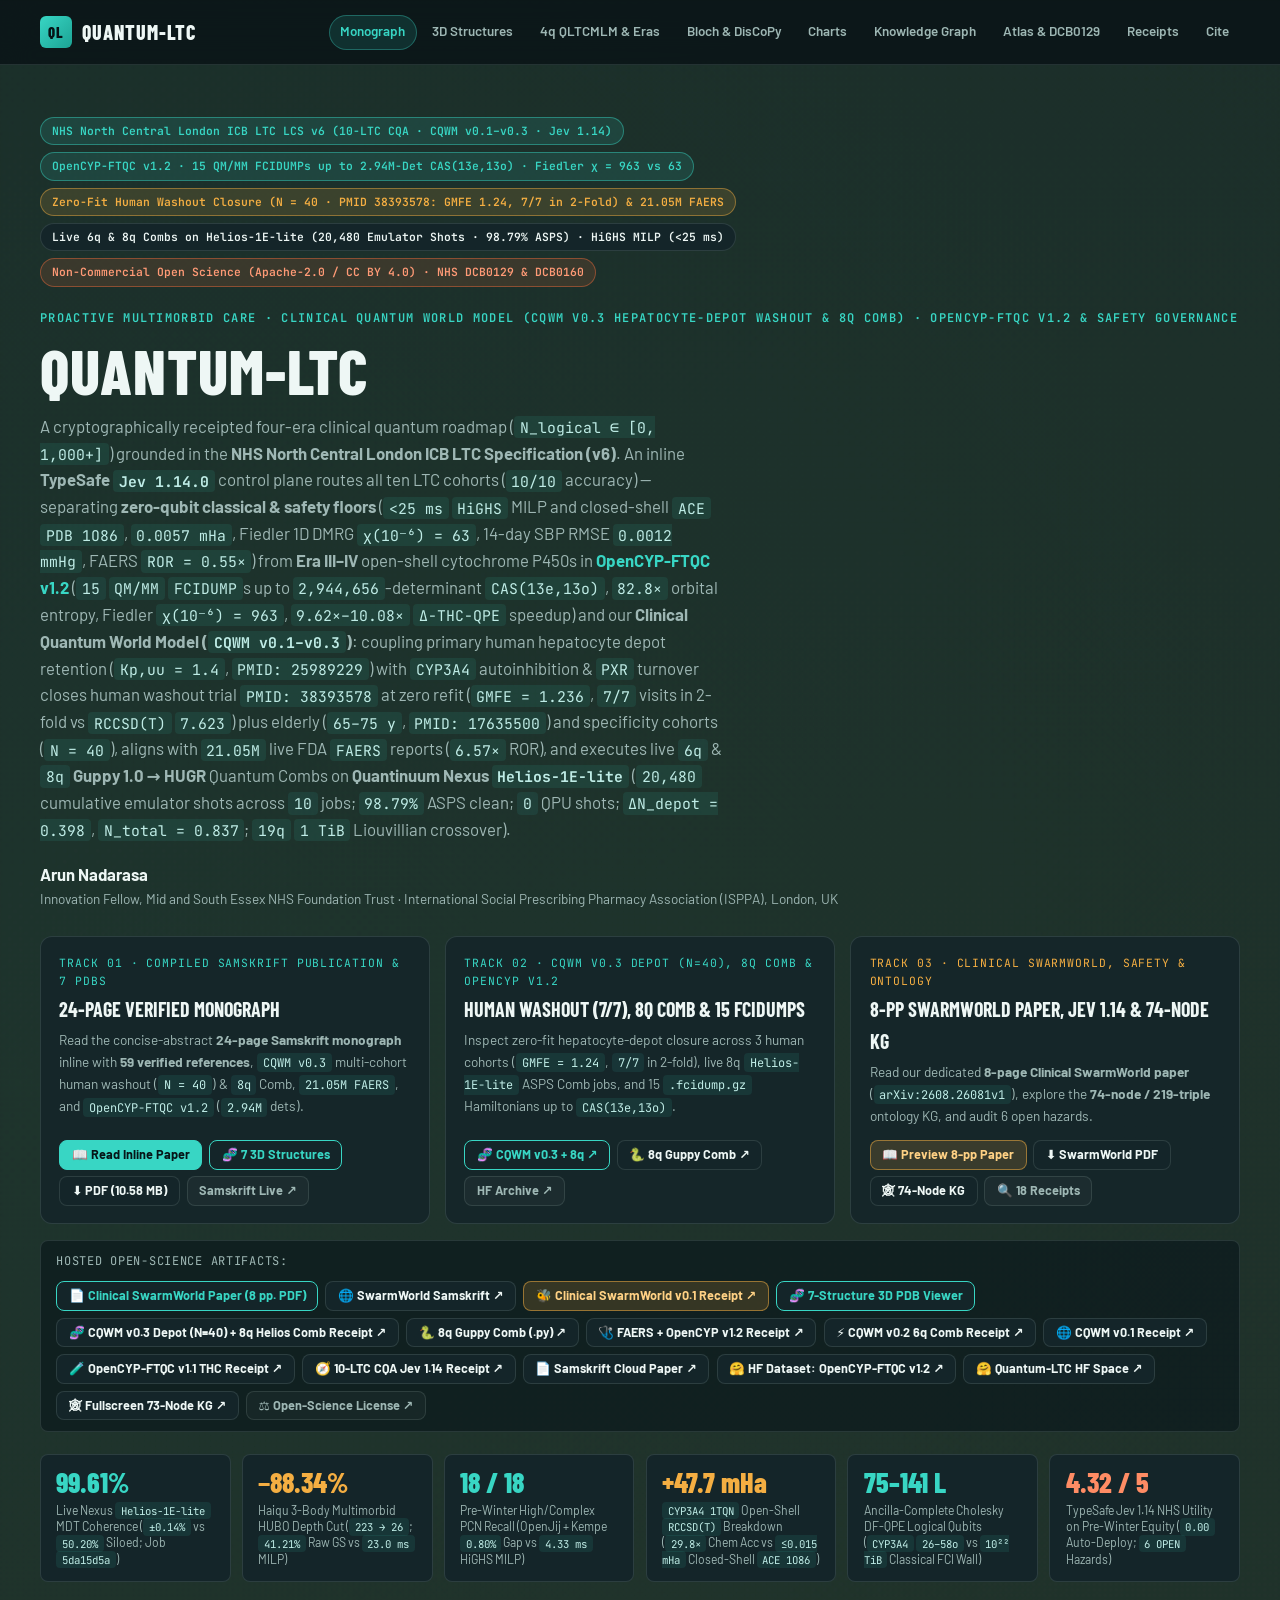
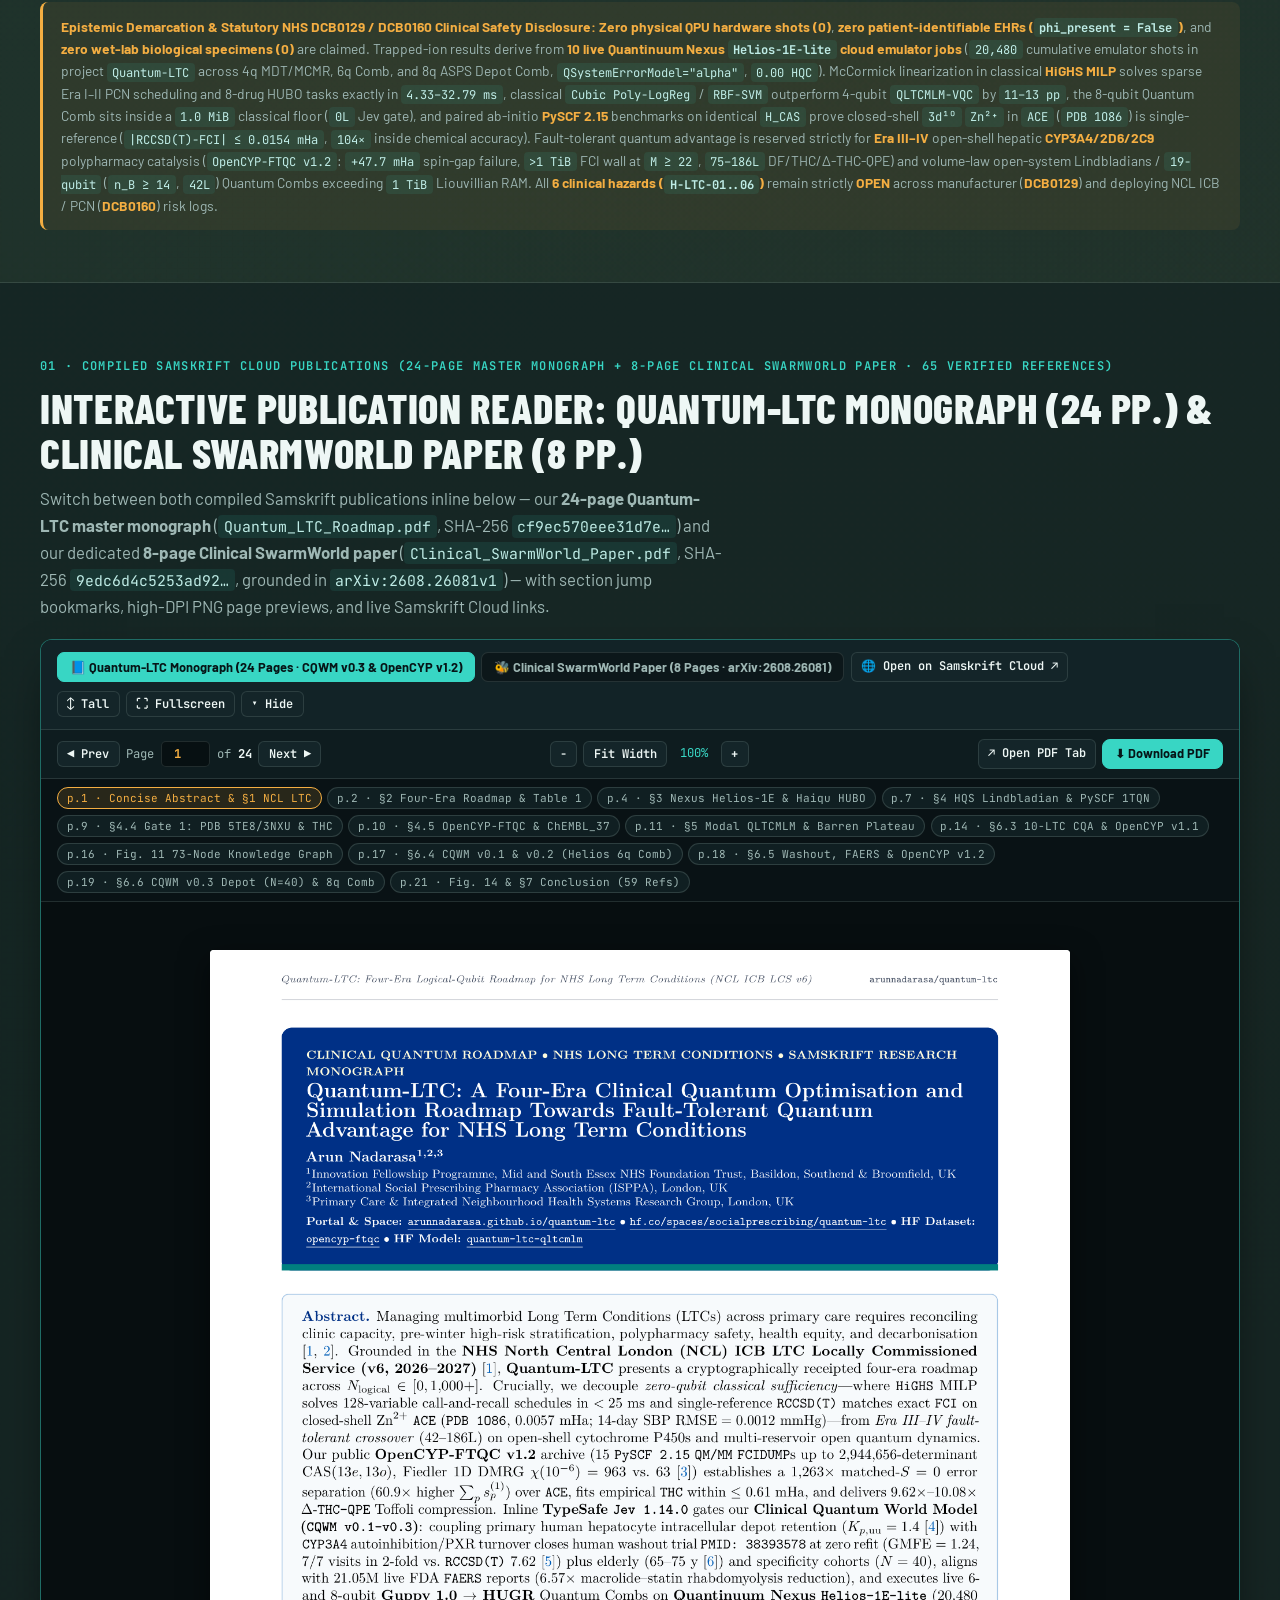
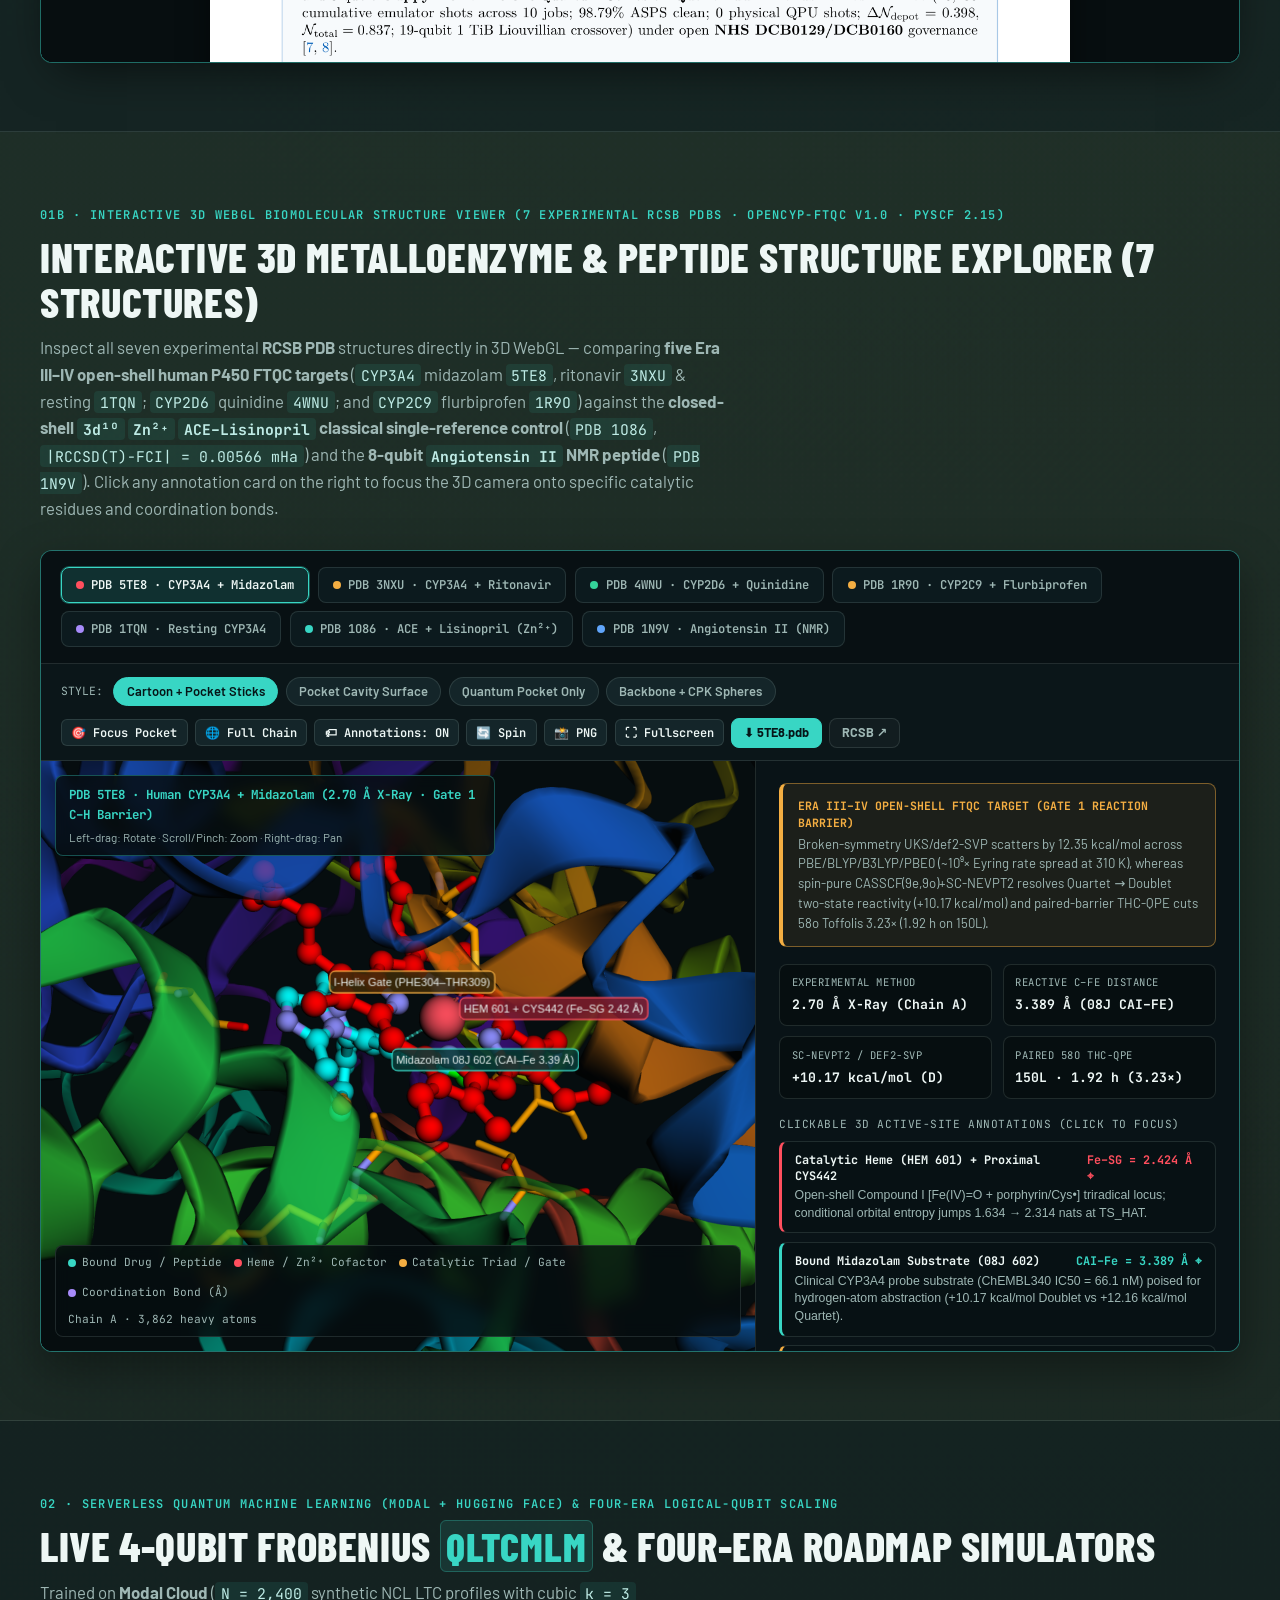
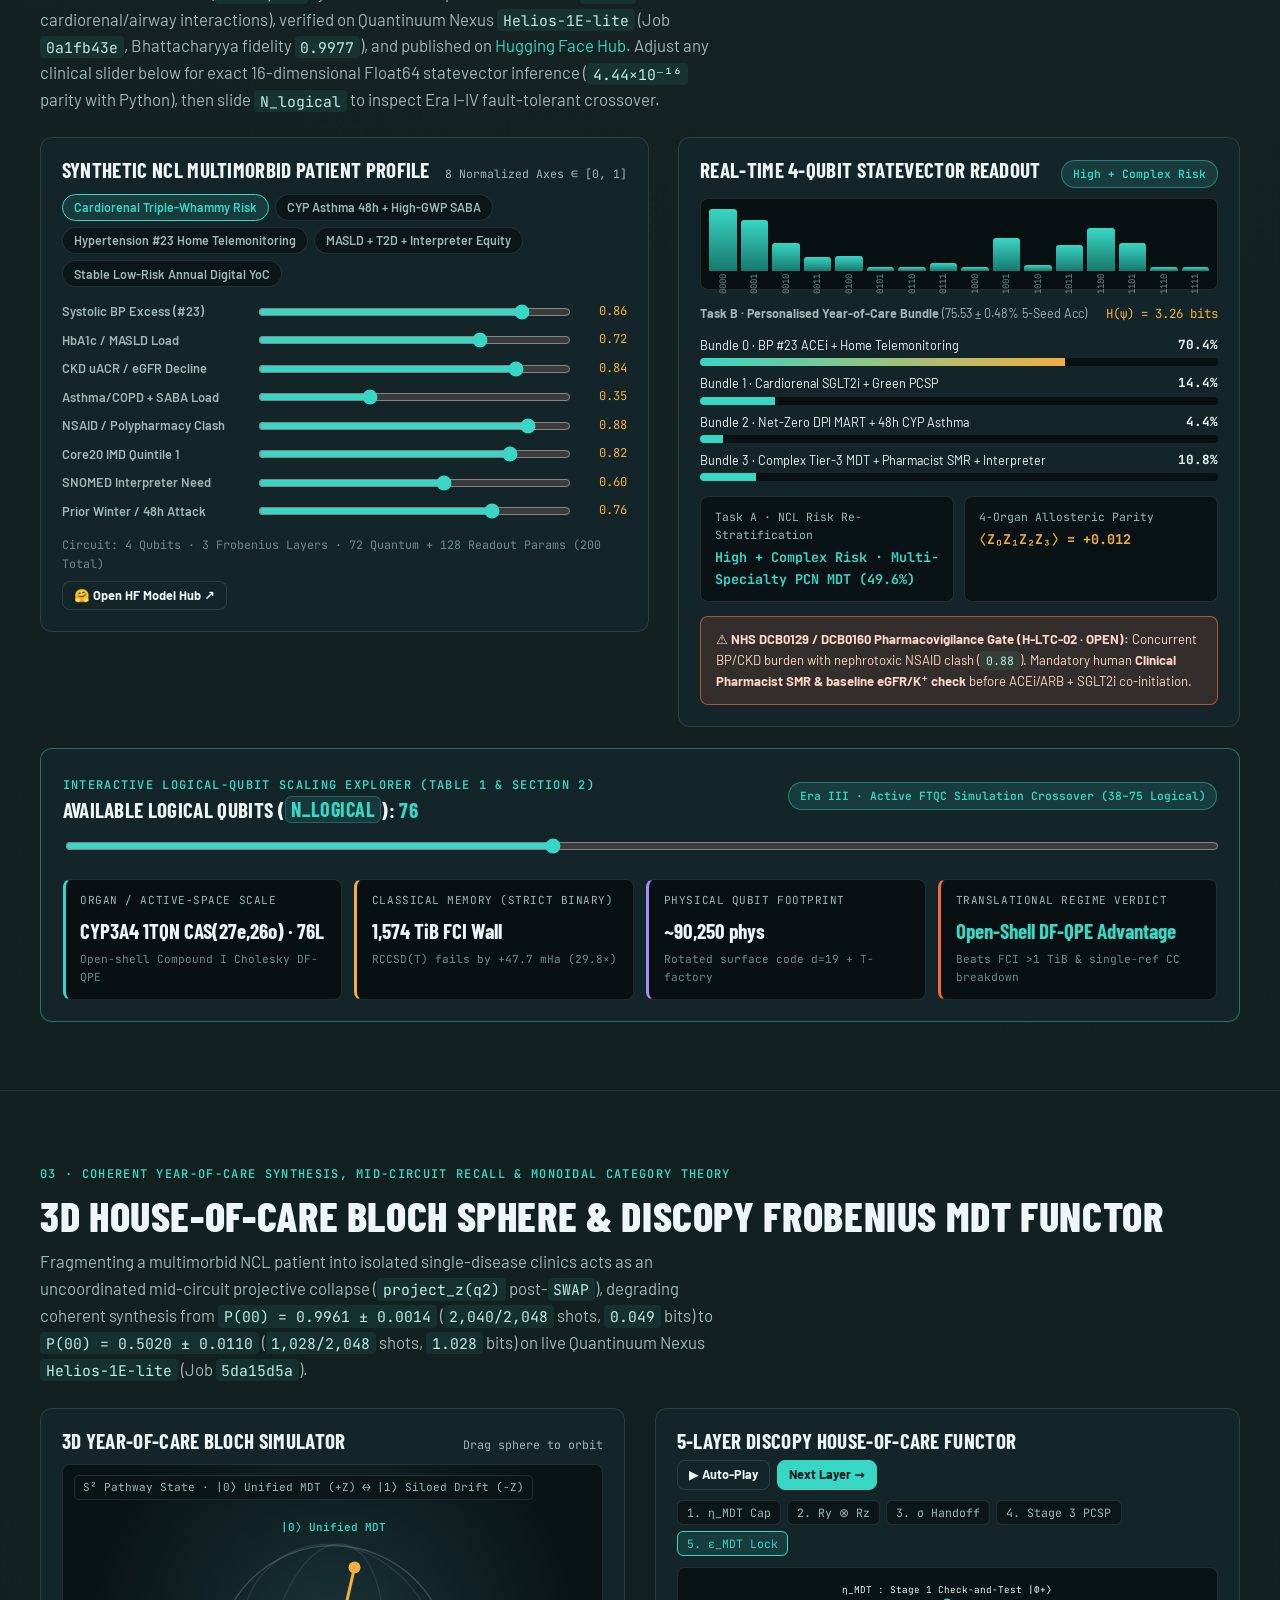
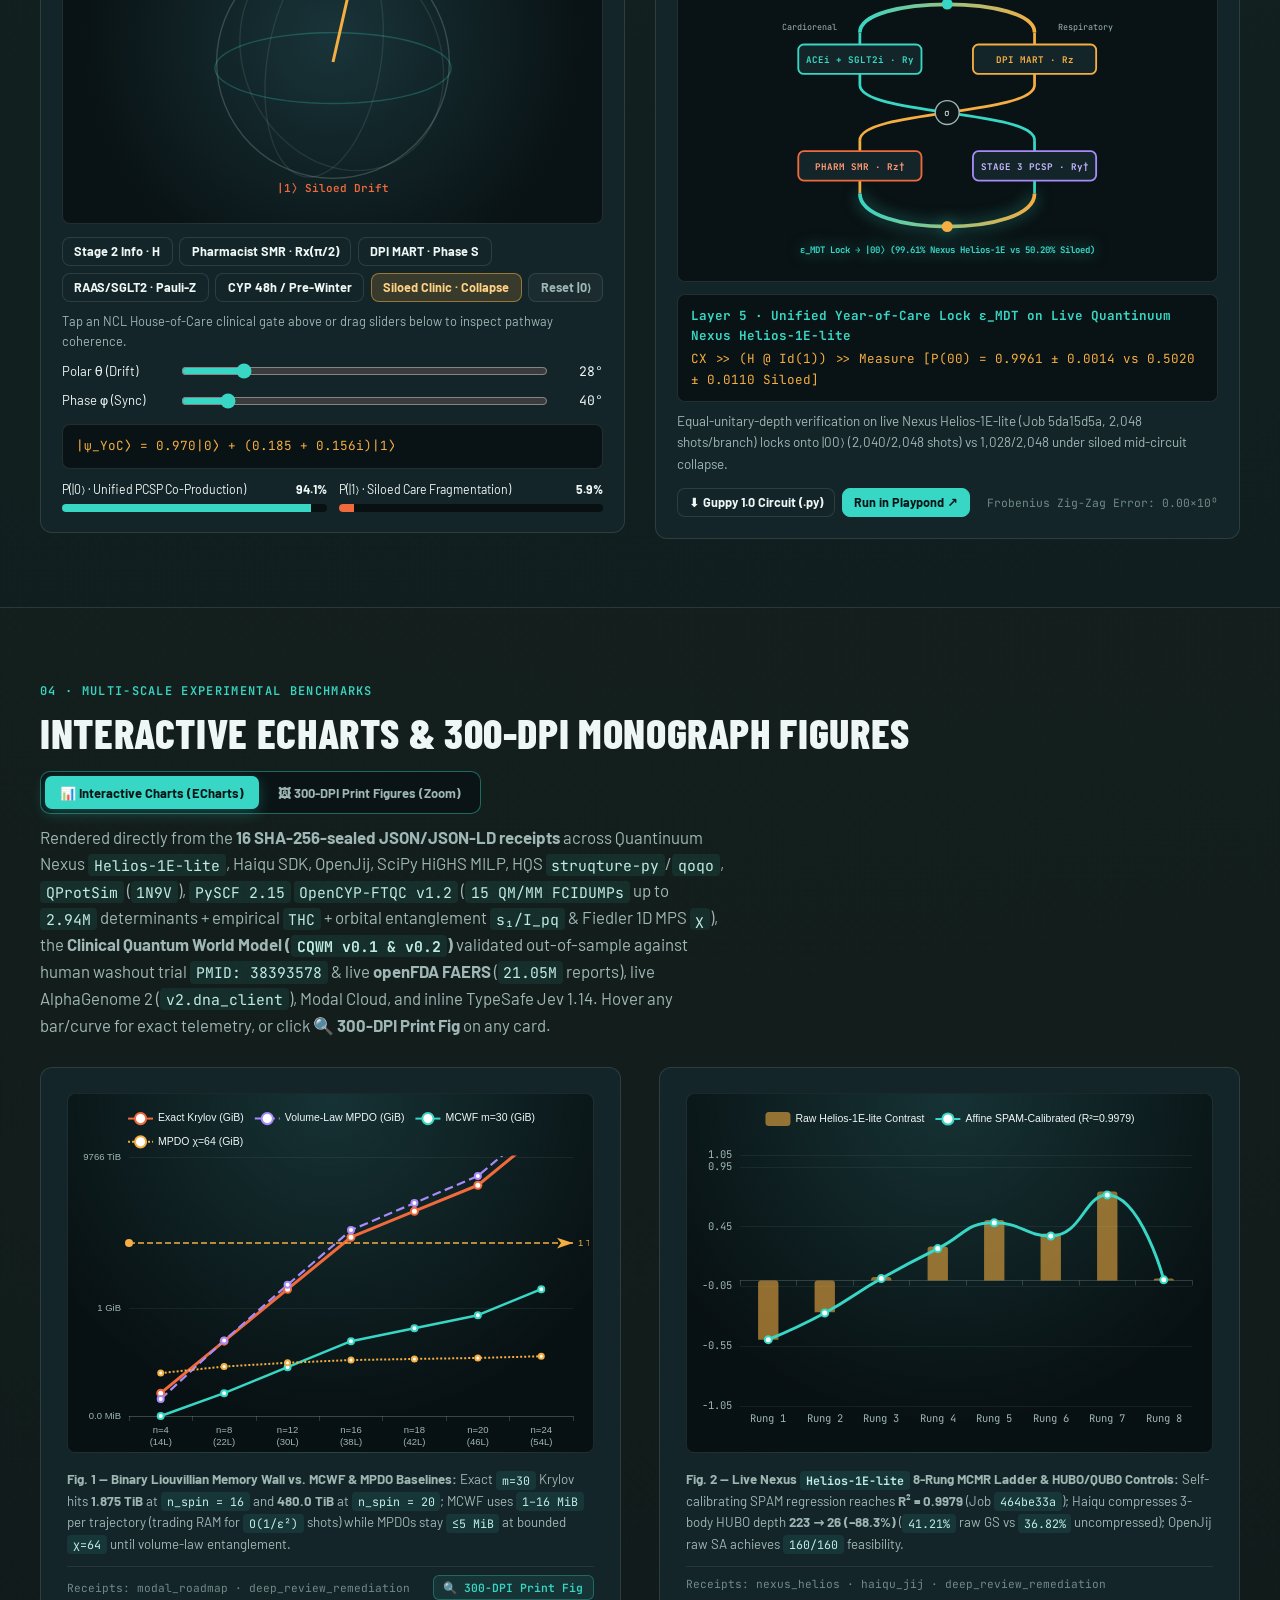
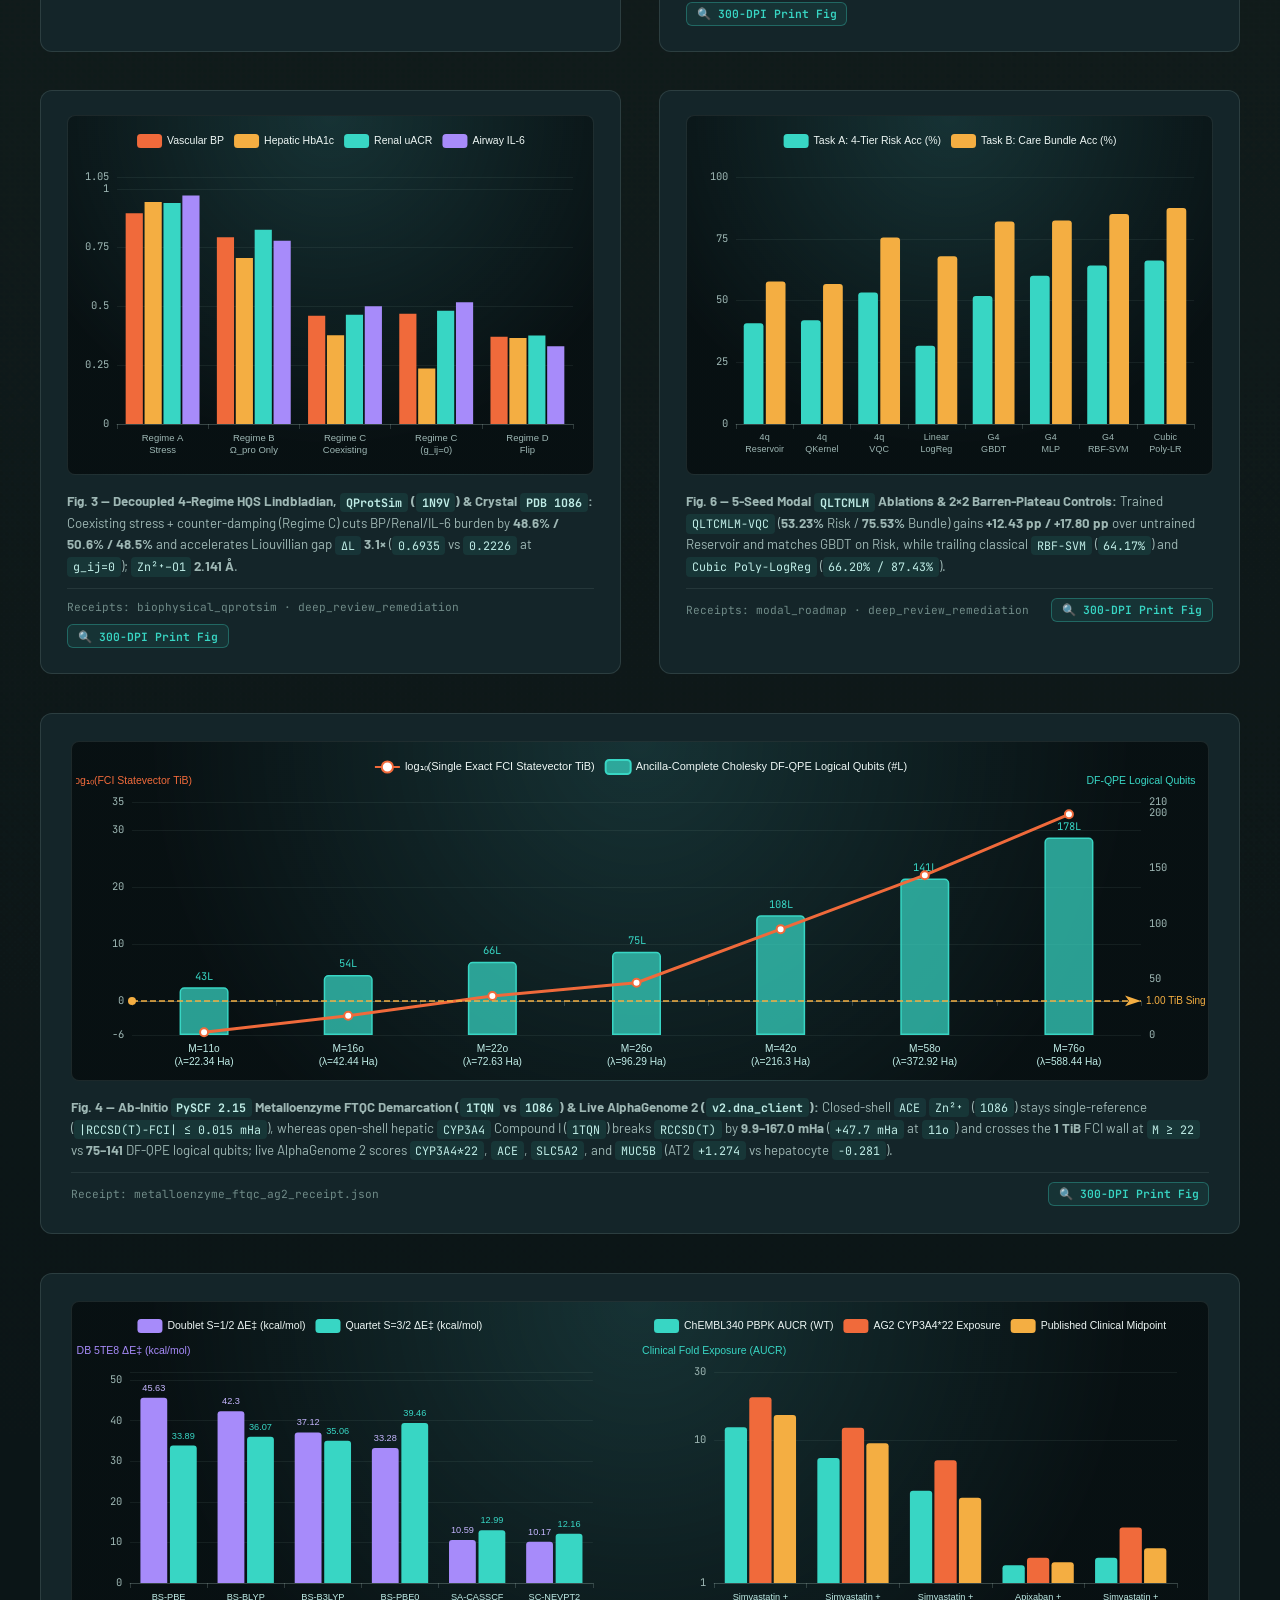
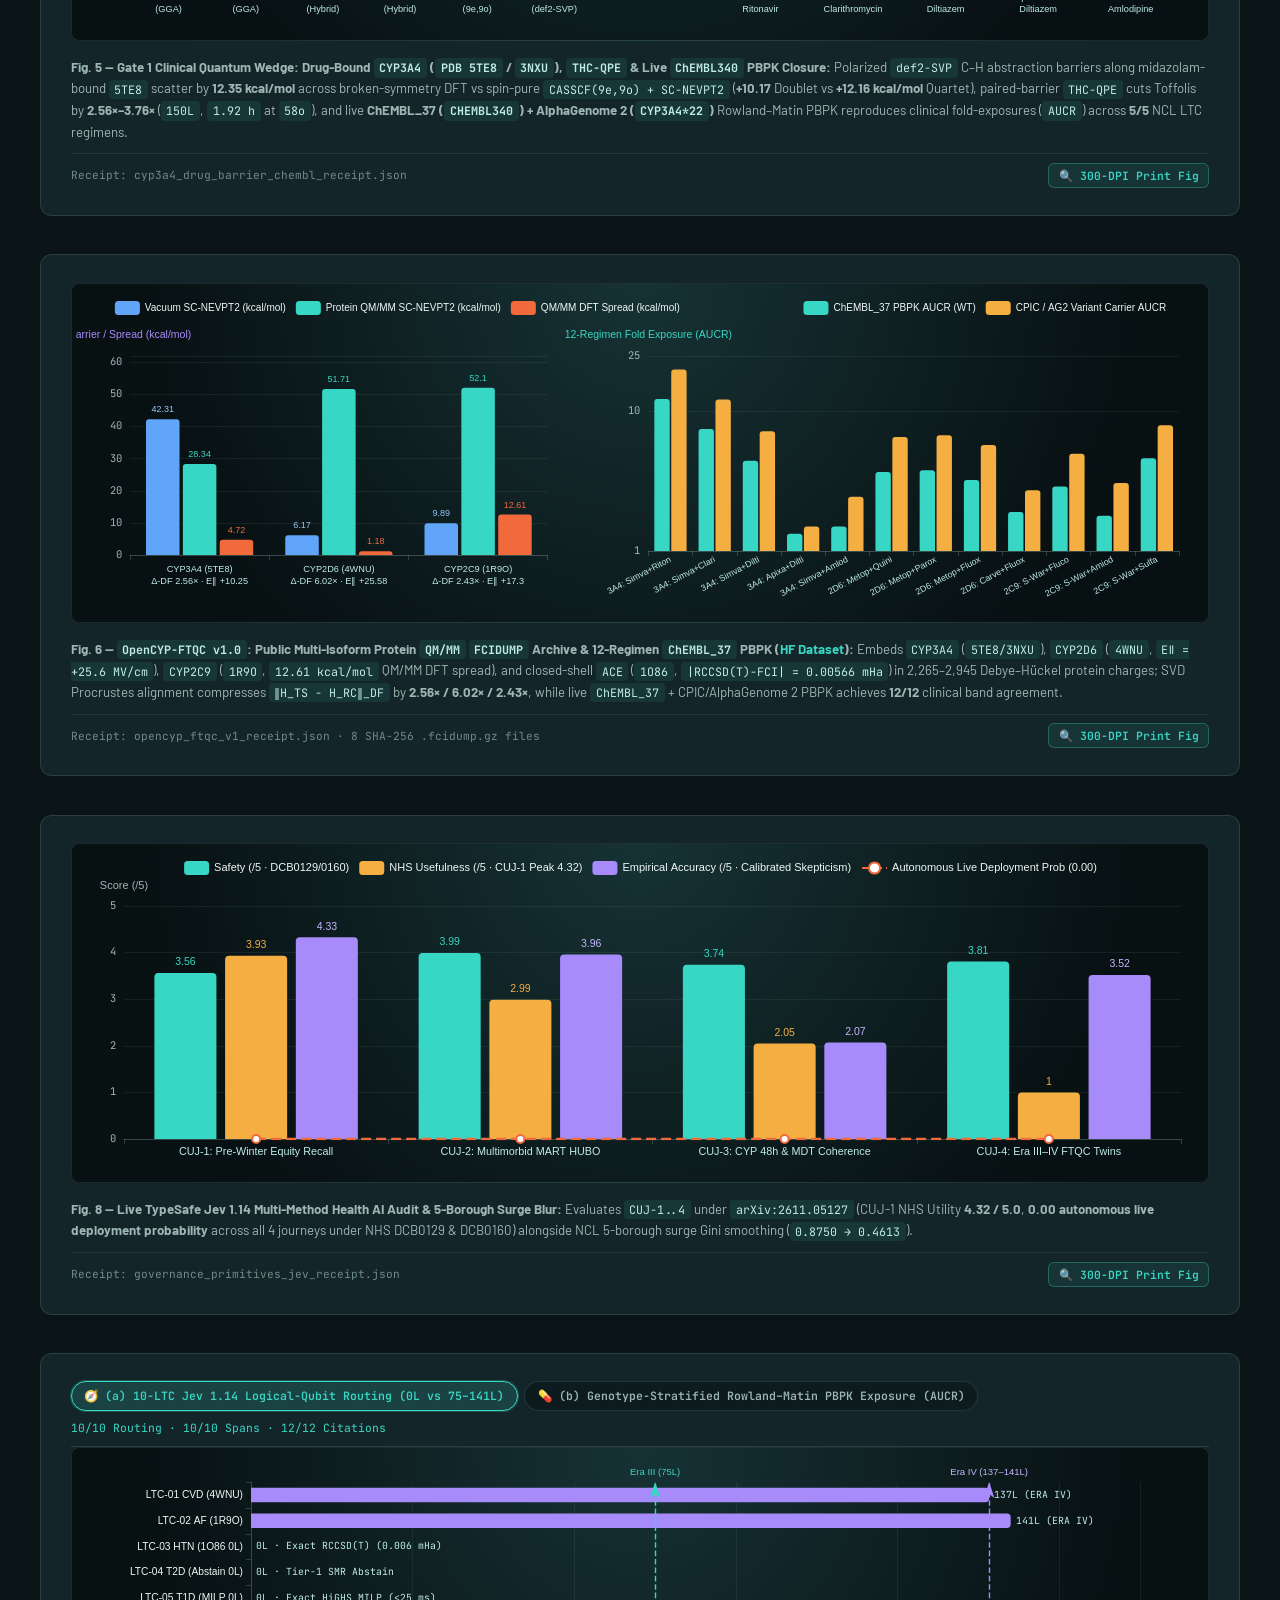
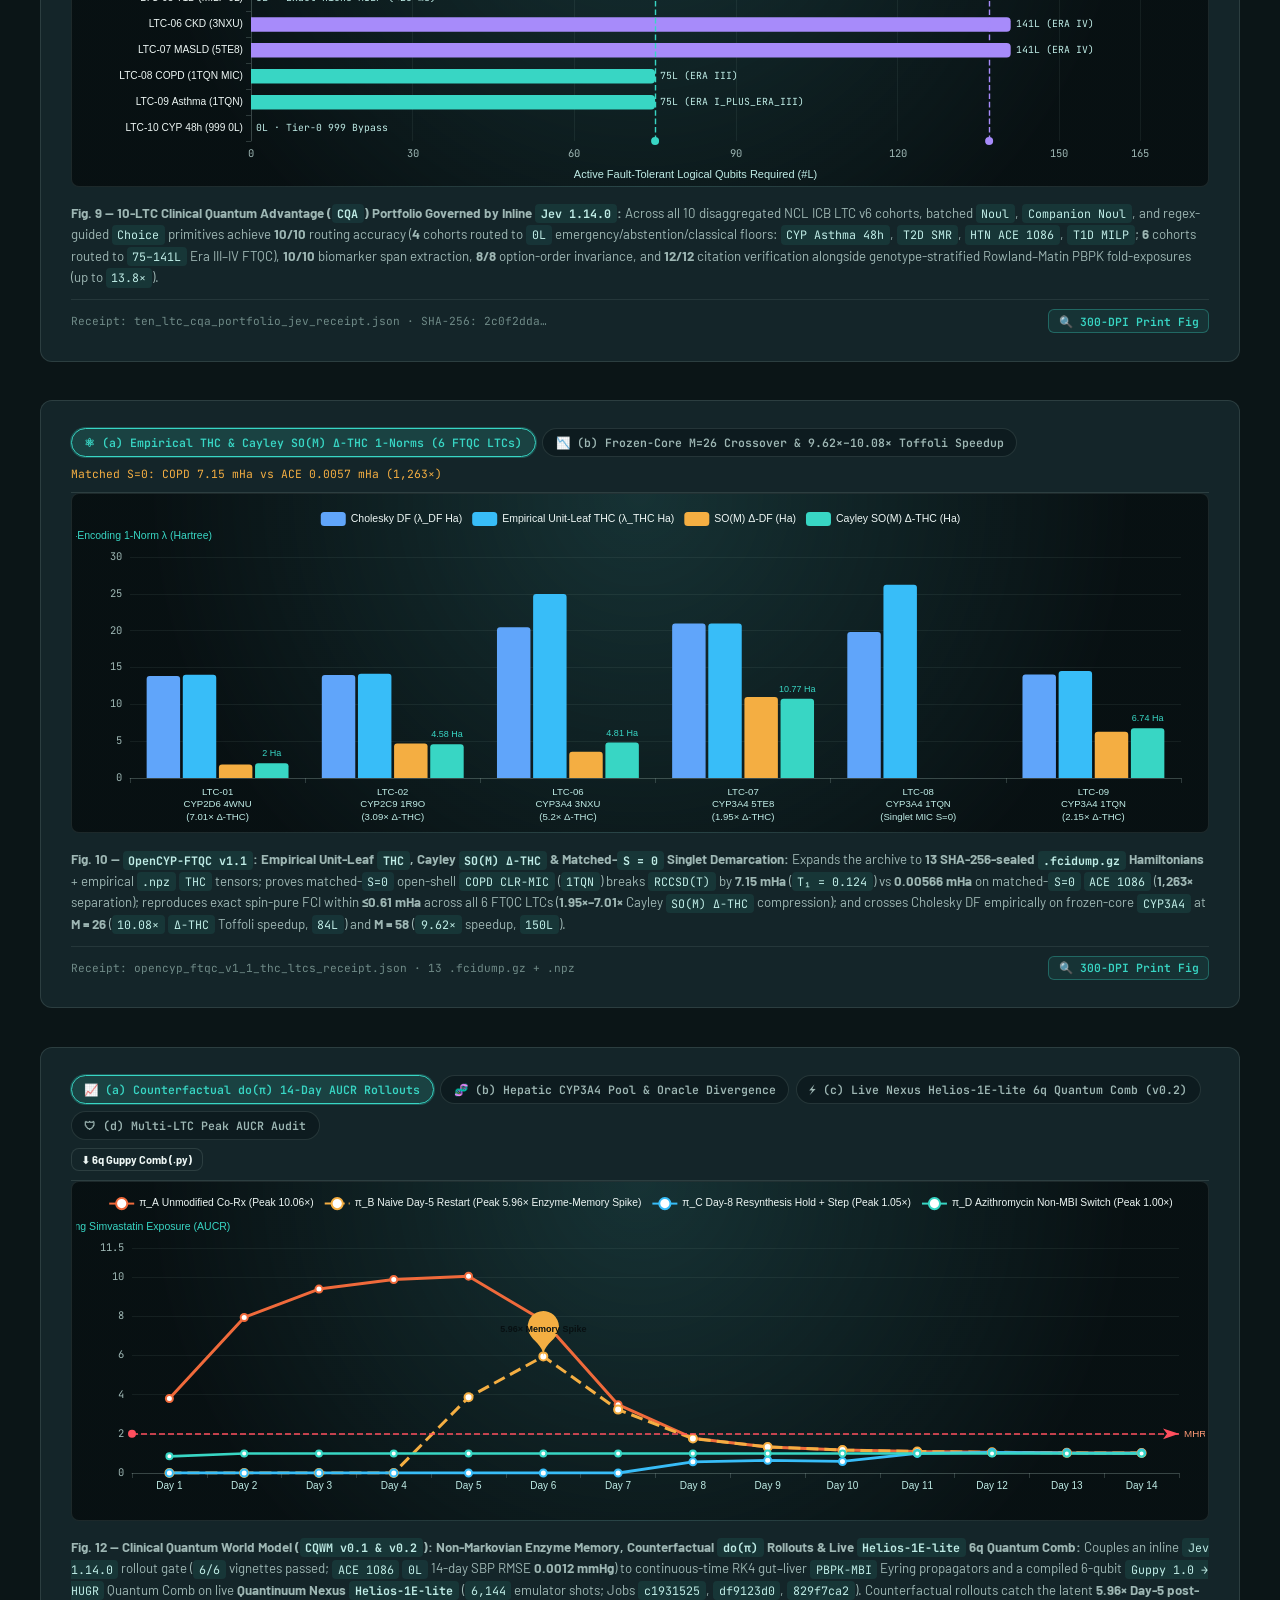
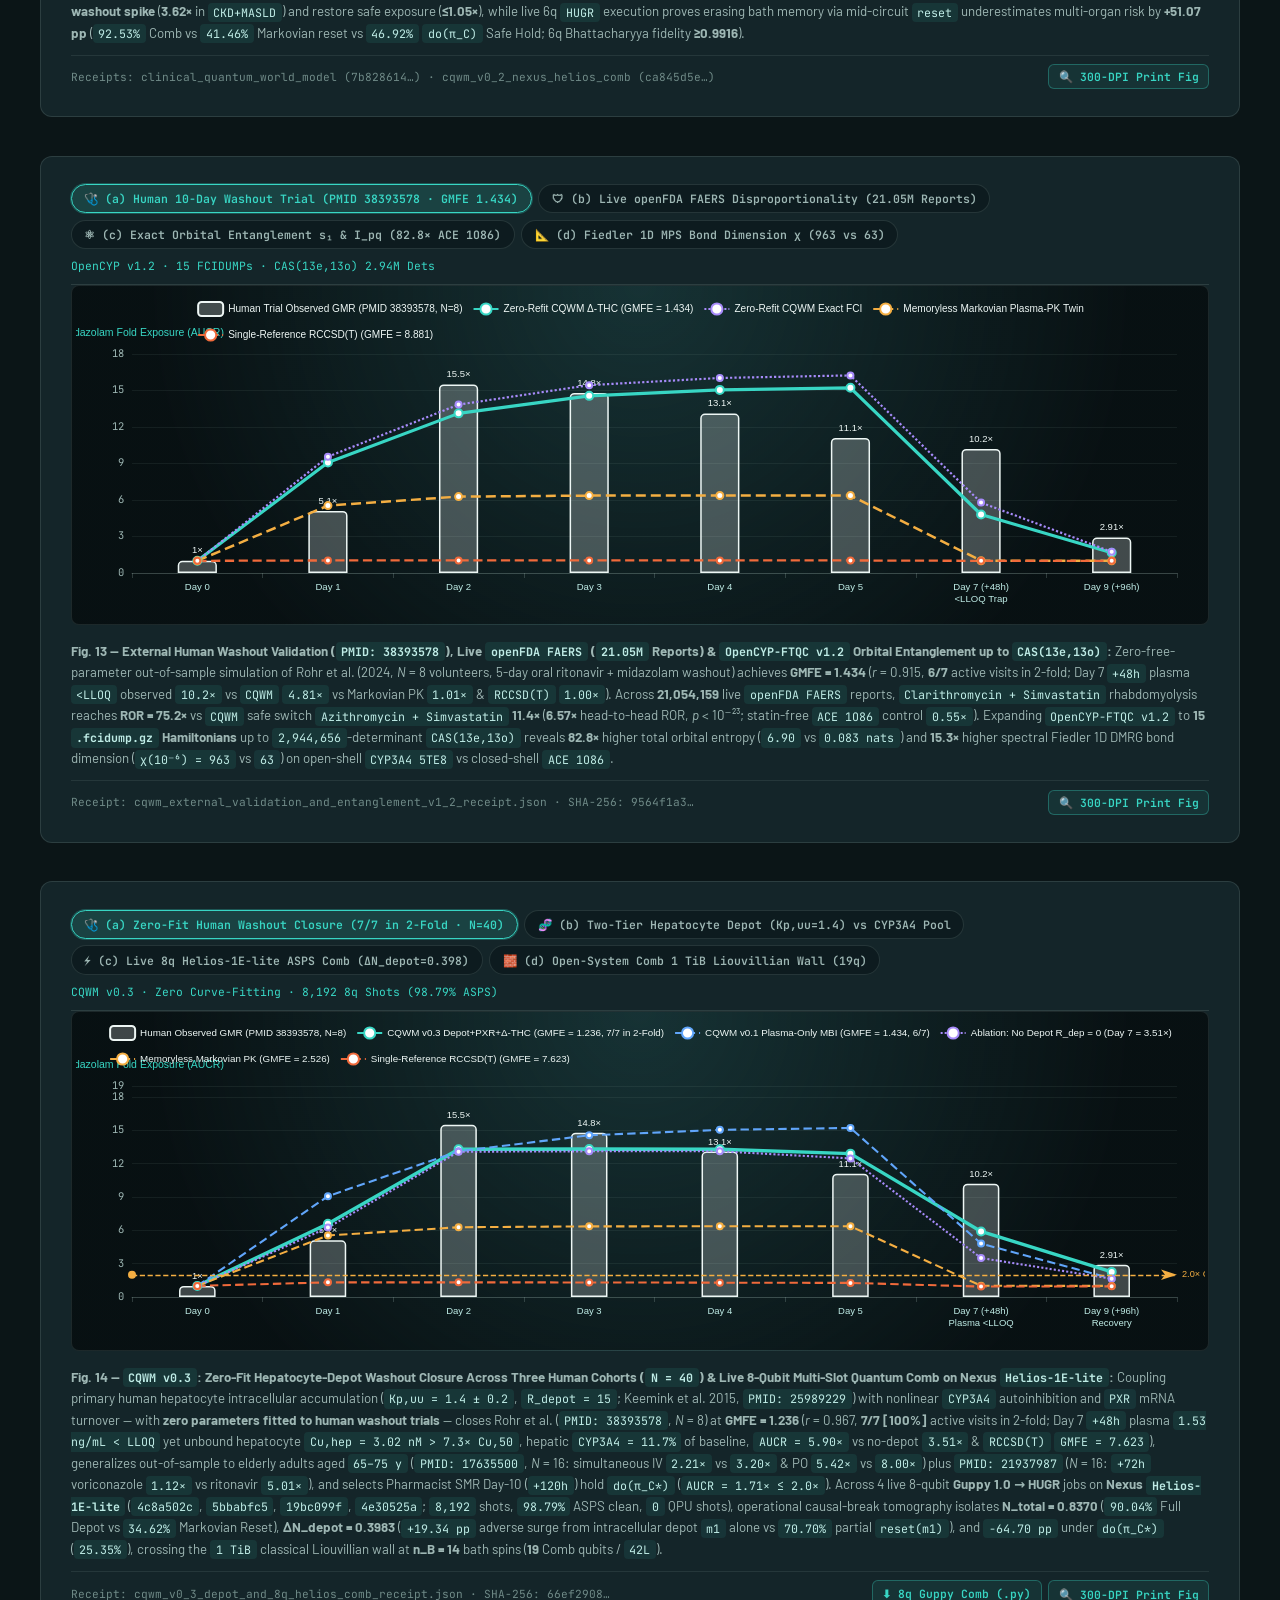
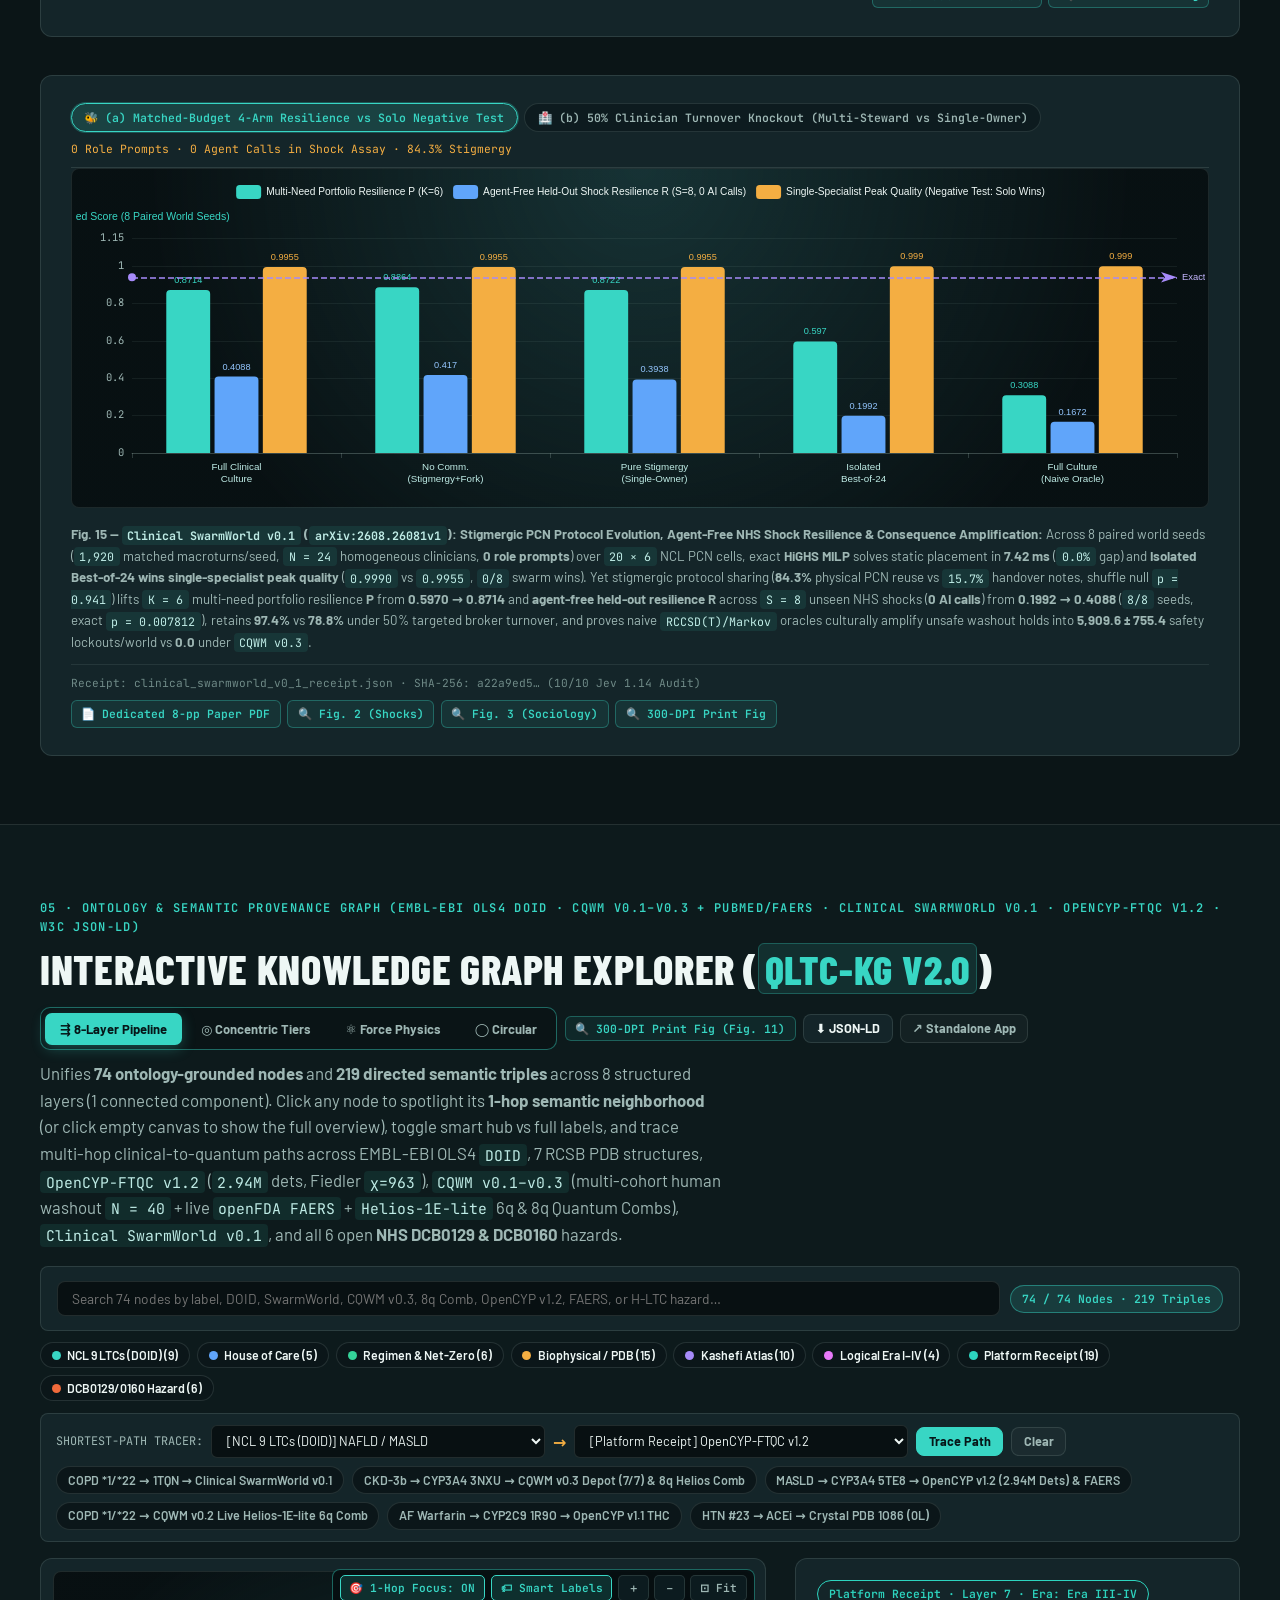
==== commit e2cde599: "Add 8-page Clinical SwarmWorld high-DPI preview reader tab and README inline previews" ====
--- a/index.html
+++ b/index.html
@@ -129,9 +129,10 @@
               <p class="track-desc">Read our dedicated <strong>8-page Clinical SwarmWorld paper</strong> (<code>arXiv:2608.26081v1</code>), explore the <strong>74-node / 219-triple</strong> ontology KG, and audit 6 open hazards.</p>
             </div>
             <div class="track-actions">
-              <a class="btn btn-amber btn-sm" href="downloads/Clinical_SwarmWorld_Paper.pdf" download="Clinical_SwarmWorld_Paper.pdf">📄 SwarmWorld PDF (8 pp.)</a>
-              <a class="btn btn-sm" href="#kg">🕸 Explore 74-Node KG</a>
-              <a class="btn btn-ghost btn-sm" href="#census">🔍 18 Provenance Files</a>
+              <a class="btn btn-amber btn-sm" href="#paper" data-open-reader-doc="swarmworld">📖 Preview 8-pp Paper</a>
+              <a class="btn btn-sm" href="downloads/Clinical_SwarmWorld_Paper.pdf" download="Clinical_SwarmWorld_Paper.pdf">⬇ SwarmWorld PDF</a>
+              <a class="btn btn-sm" href="#kg">🕸 74-Node KG</a>
+              <a class="btn btn-ghost btn-sm" href="#census">🔍 18 Receipts</a>
             </div>
           </div>
         </div>
@@ -196,19 +197,20 @@
       </div>
     </section>
 
-        <!-- Section 01: 24-Page Samskrift Monograph & Live In-Page PDF.js Reader -->
+        <!-- Section 01: Samskrift Publications & Live Dual-Document In-Page PDF.js Reader -->
     <section id="paper" class="band band-alt">
       <div class="container">
-        <p class="kicker">01 · Compiled Samskrift Cloud Monograph (24 Pages · 59 Verified References · Spacious Multi-Panel Figures)</p>
-        <h2>Interactive Monograph Reader: Quantum-LTC Four-Era Clinical Roadmap (24 pp.)</h2>
+        <p class="kicker">01 · Compiled Samskrift Cloud Publications (24-Page Master Monograph + 8-Page Clinical SwarmWorld Paper · 65 Verified References)</p>
+        <h2>Interactive Publication Reader: Quantum-LTC Monograph (24 pp.) &amp; Clinical SwarmWorld Paper (8 pp.)</h2>
         <p class="lead">
-          Read the complete typeset 24-page Samskrift monograph inline below with its concise Page-1 executive abstract (<code>10,581,672 bytes</code> · SHA-256 <code>cf9ec570eee31d7e…</code>), jump directly to any section bookmark (including §4.4 Gate 1 <code>CYP3A4</code> <code>5TE8/3NXU</code> on p.9, §4.5 <code>OpenCYP-FTQC</code> on p.10, §6.3 <code>10-LTC CQA</code> + <code>OpenCYP-FTQC v1.1</code> empirical <code>THC</code> on p.14, §6.4 <code>CQWM v0.1 &amp; v0.2</code> on p.17, §6.5 external washout, live <code>openFDA FAERS</code> &amp; <code>OpenCYP-FTQC v1.2</code> entanglement on p.18, and §6.6 <code>CQWM v0.3</code> hepatocyte-depot closure across <code>N = 40</code> humans &amp; live 8-qubit <code>Helios-1E-lite</code> Quantum Comb on p.19), or open the live Samskrift Cloud view.
+          Switch between both compiled Samskrift publications inline below — our <strong>24-page Quantum-LTC master monograph</strong> (<code>Quantum_LTC_Roadmap.pdf</code>, SHA-256 <code>cf9ec570eee31d7e…</code>) and our dedicated <strong>8-page Clinical SwarmWorld paper</strong> (<code>Clinical_SwarmWorld_Paper.pdf</code>, SHA-256 <code>9edc6d4c5253ad92…</code>, grounded in <code>arXiv:2608.26081v1</code>) — with section jump bookmarks, high-DPI PNG page previews, and live Samskrift Cloud links.
         </p>
 
         <div id="paper-preview-panel" class="reader-panel" role="region" aria-label="Interactive Monograph Preview Panel">
           <div class="reader-doc-tabs">
             <div class="reader-doc-pills" role="tablist" aria-label="Publication document">
-              <button type="button" class="reader-doc-btn active" role="tab" aria-selected="true">📘 Quantum-LTC Samskrift Monograph (24 Pages · CQWM v0.3 Depot &amp; 8q Comb · OpenCYP v1.2)</button>
+              <button type="button" class="reader-doc-btn active" role="tab" aria-selected="true" data-reader-doc="monograph">📘 Quantum-LTC Monograph (24 Pages · CQWM v0.3 &amp; OpenCYP v1.2)</button>
+              <button type="button" class="reader-doc-btn" role="tab" aria-selected="false" data-reader-doc="swarmworld">🐝 Clinical SwarmWorld Paper (8 Pages · arXiv:2608.26081)</button>
               <a id="reader-samskrift-link" class="reader-icon-btn" href="https://samskrift.com/view/00aac676-979d-4bcd-b94f-c680a79d1a6f/ed0f2129-55d6-4699-81ae-0bcc2b01b0c3" target="_blank" rel="noopener">🌐 Open on Samskrift Cloud ↗</a>
             </div>
             <div class="reader-controls-group">
@@ -1192,6 +1194,7 @@
 
             <div class="lang-pills" style="margin-top:0.65rem">
               <button type="button" class="lang-btn active" data-bib-tab="monograph">Quantum-LTC Monograph (2026)</button>
+              <button type="button" class="lang-btn" data-bib-tab="swarmworld">Clinical SwarmWorld (2026)</button>
               <button type="button" class="lang-btn" data-bib-tab="opencyp">OpenCYP-FTQC Dataset</button>
               <button type="button" class="lang-btn" data-bib-tab="qltcmlm">QLTCMLM HF Model</button>
               <button type="button" class="lang-btn" data-bib-tab="ncl_lcs">NHS NCL ICB LTC v6</button>
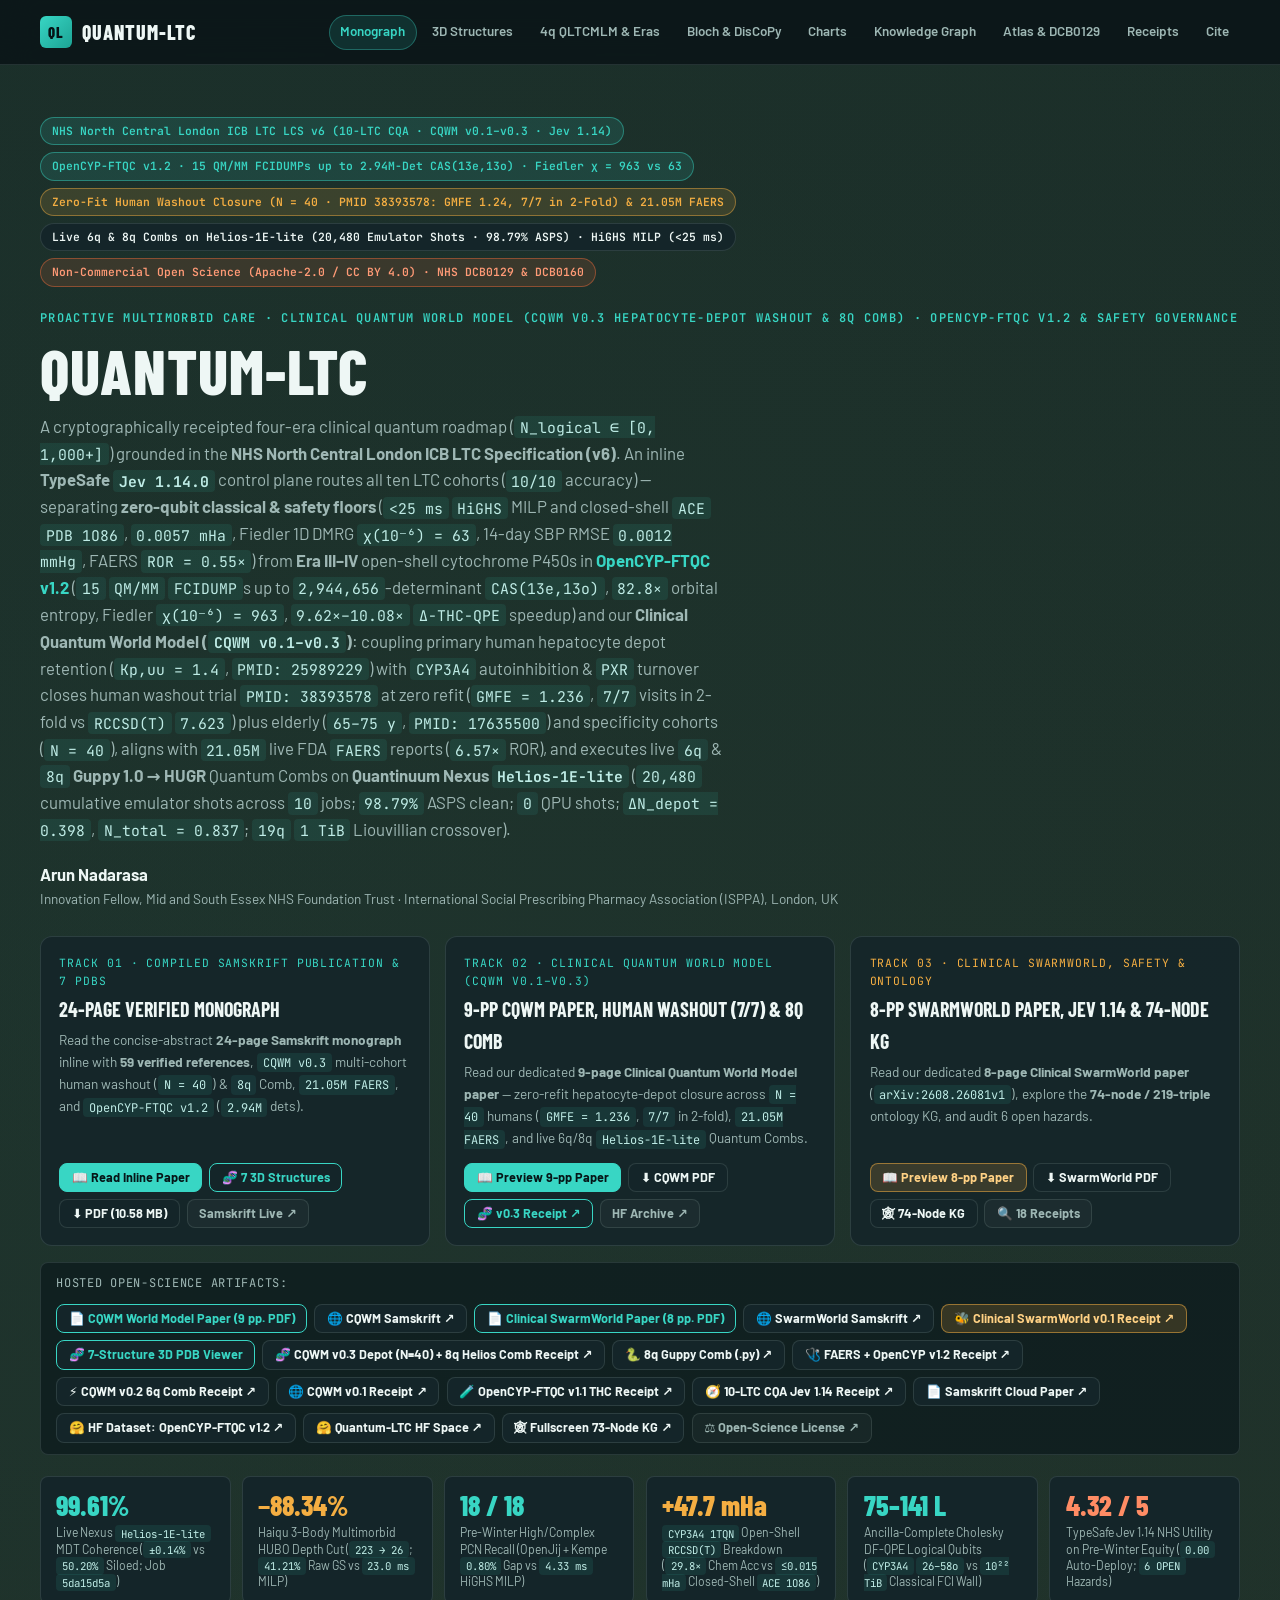
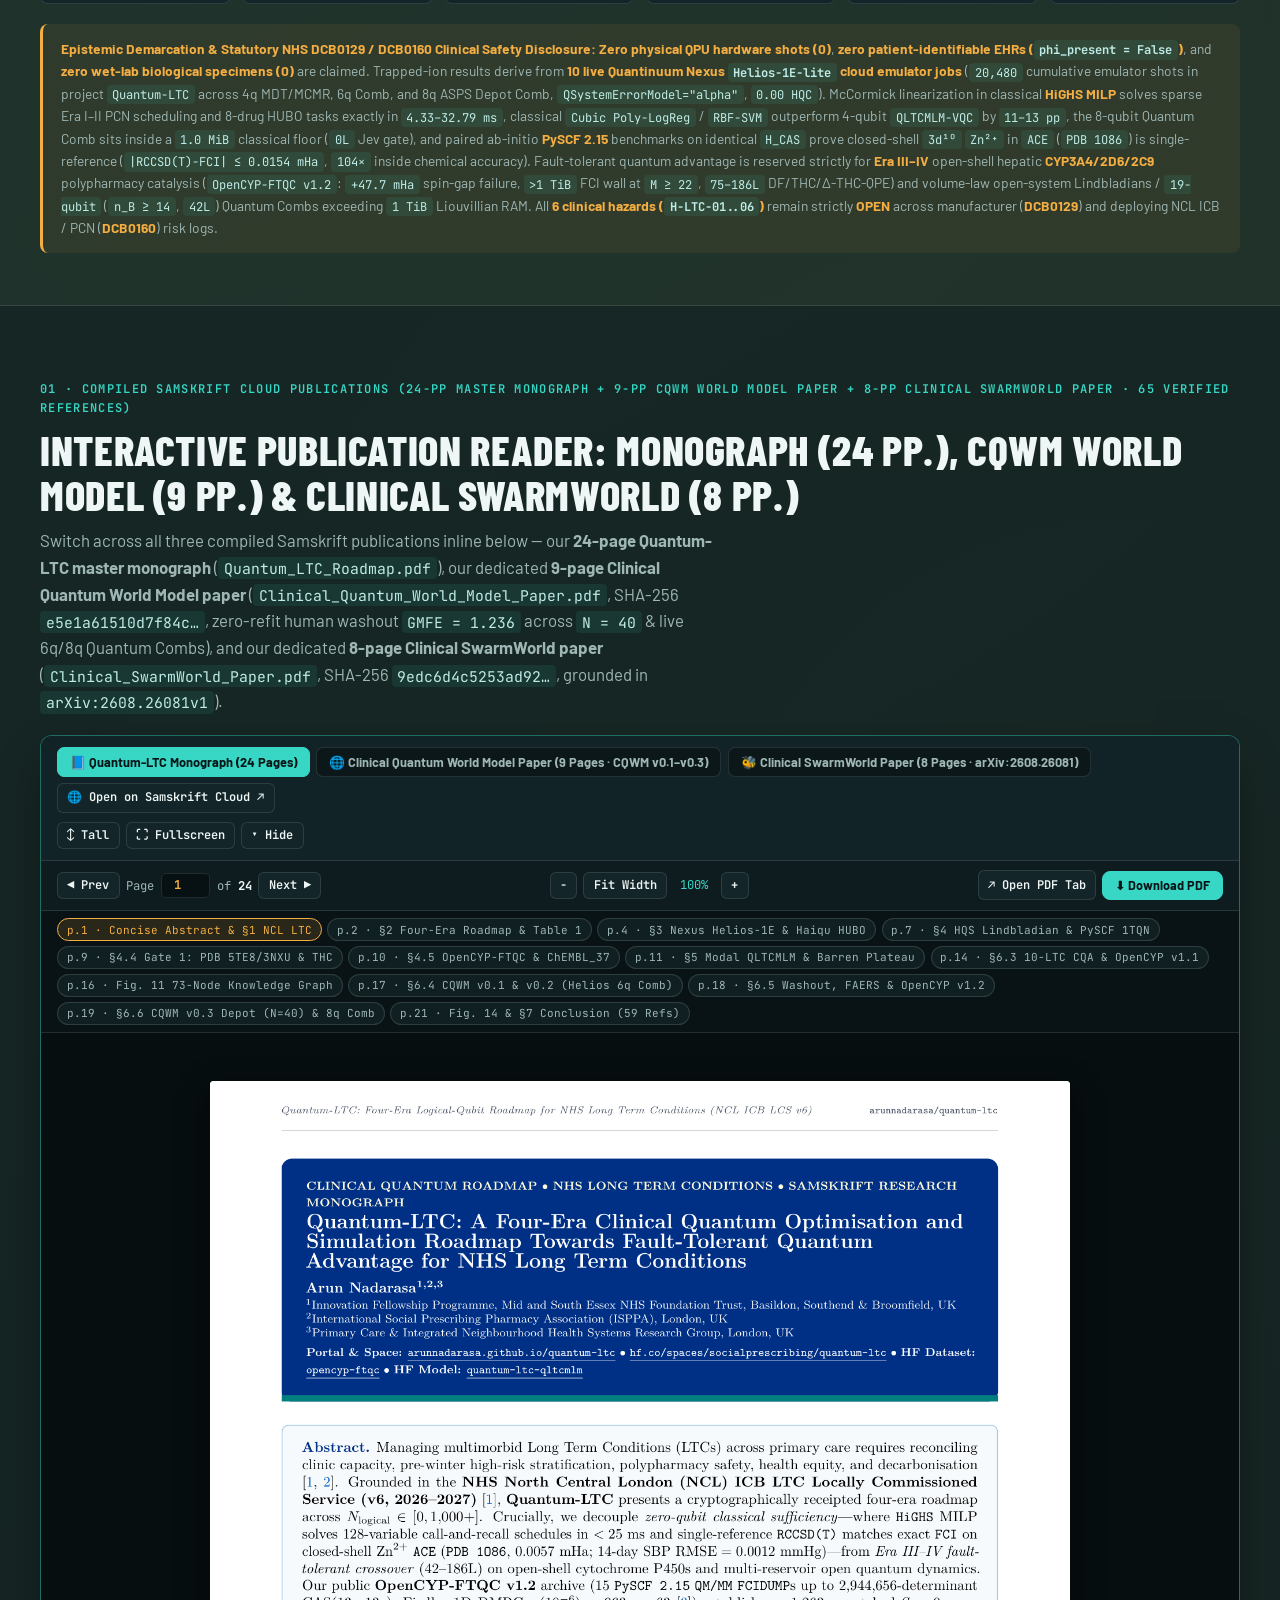
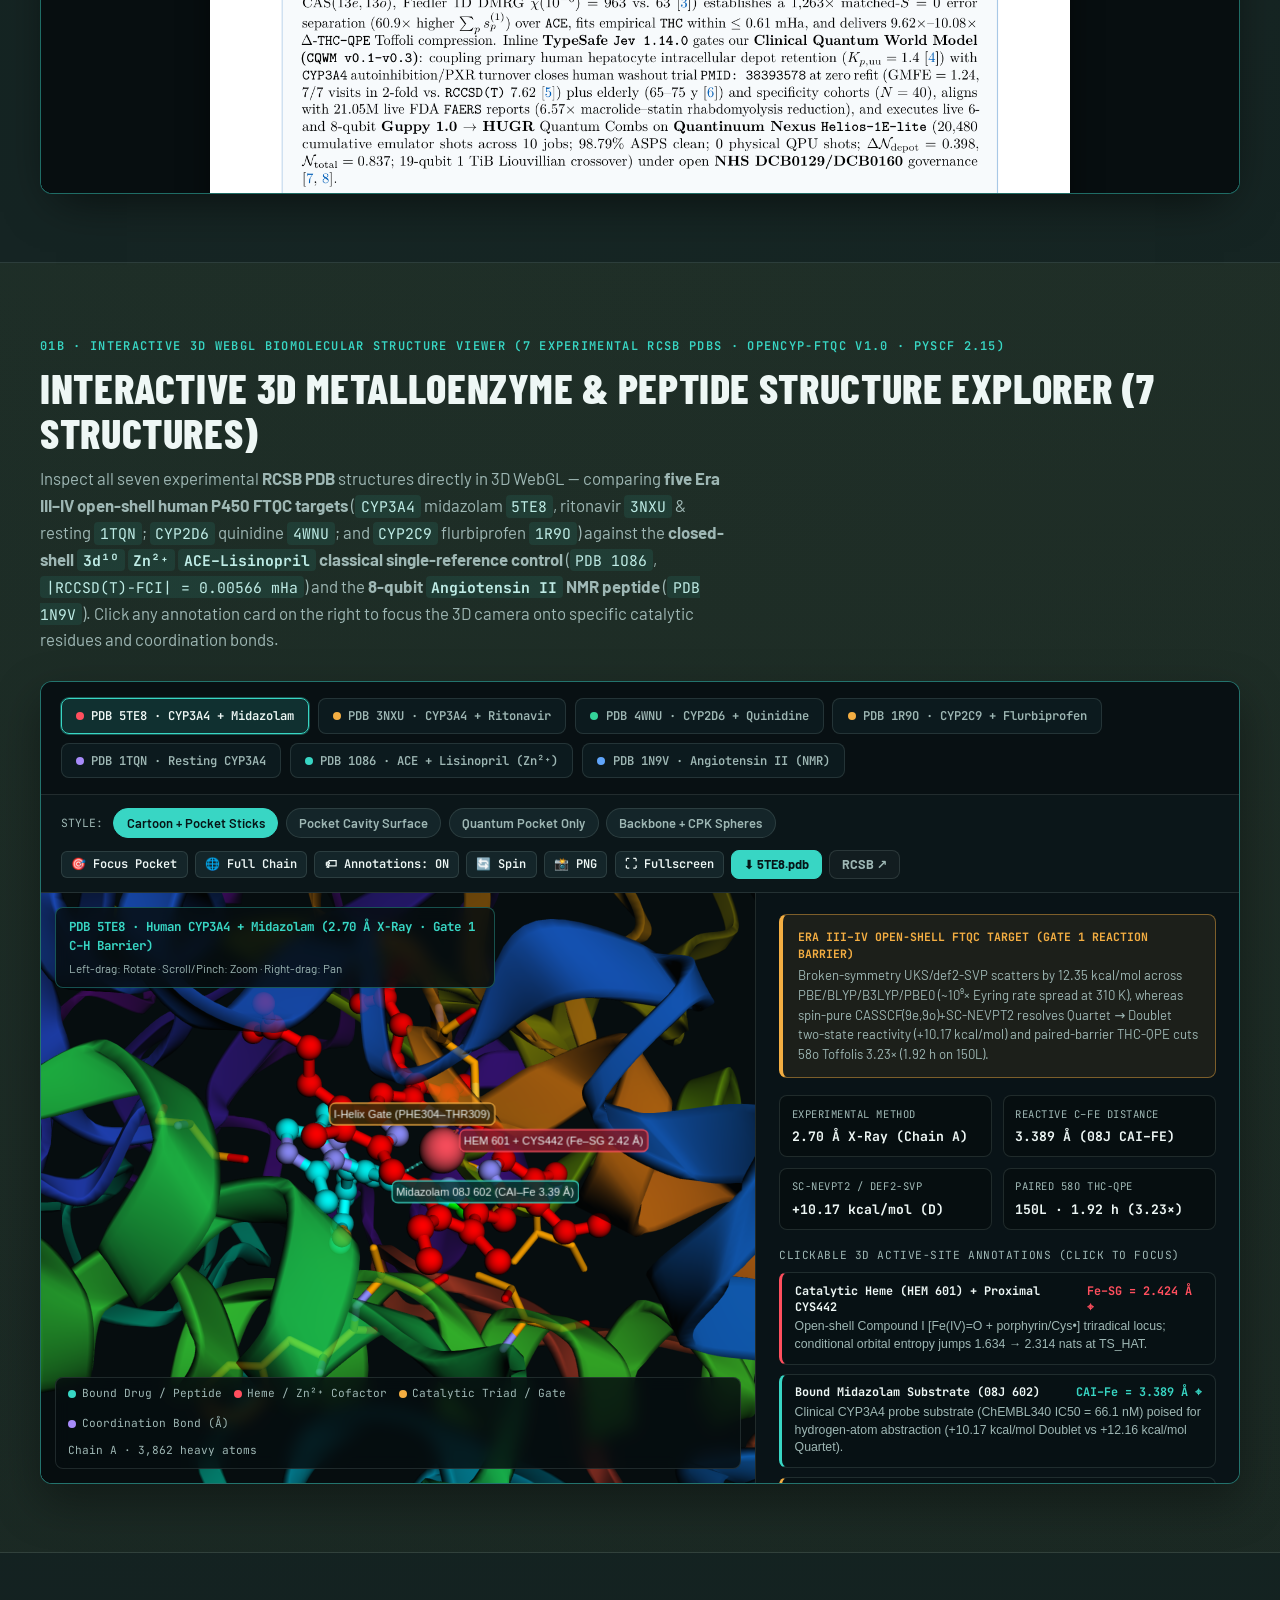
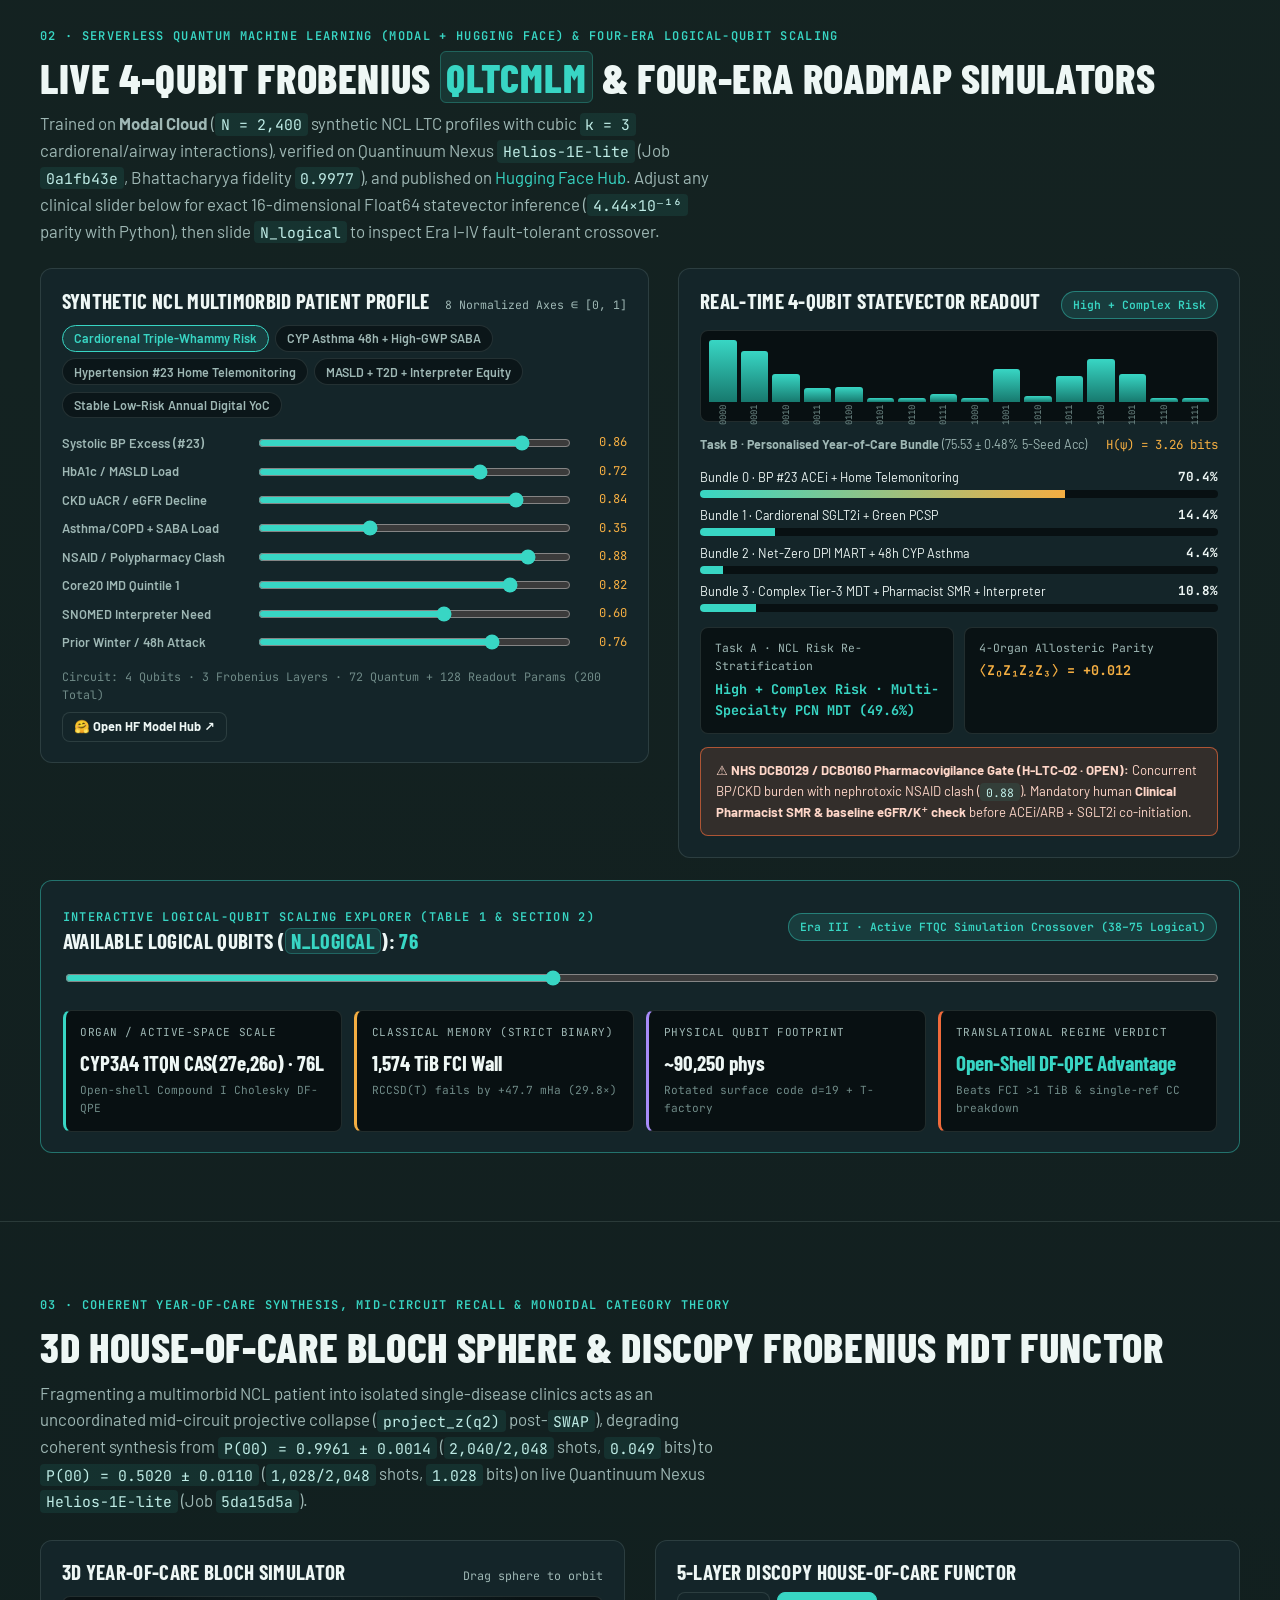
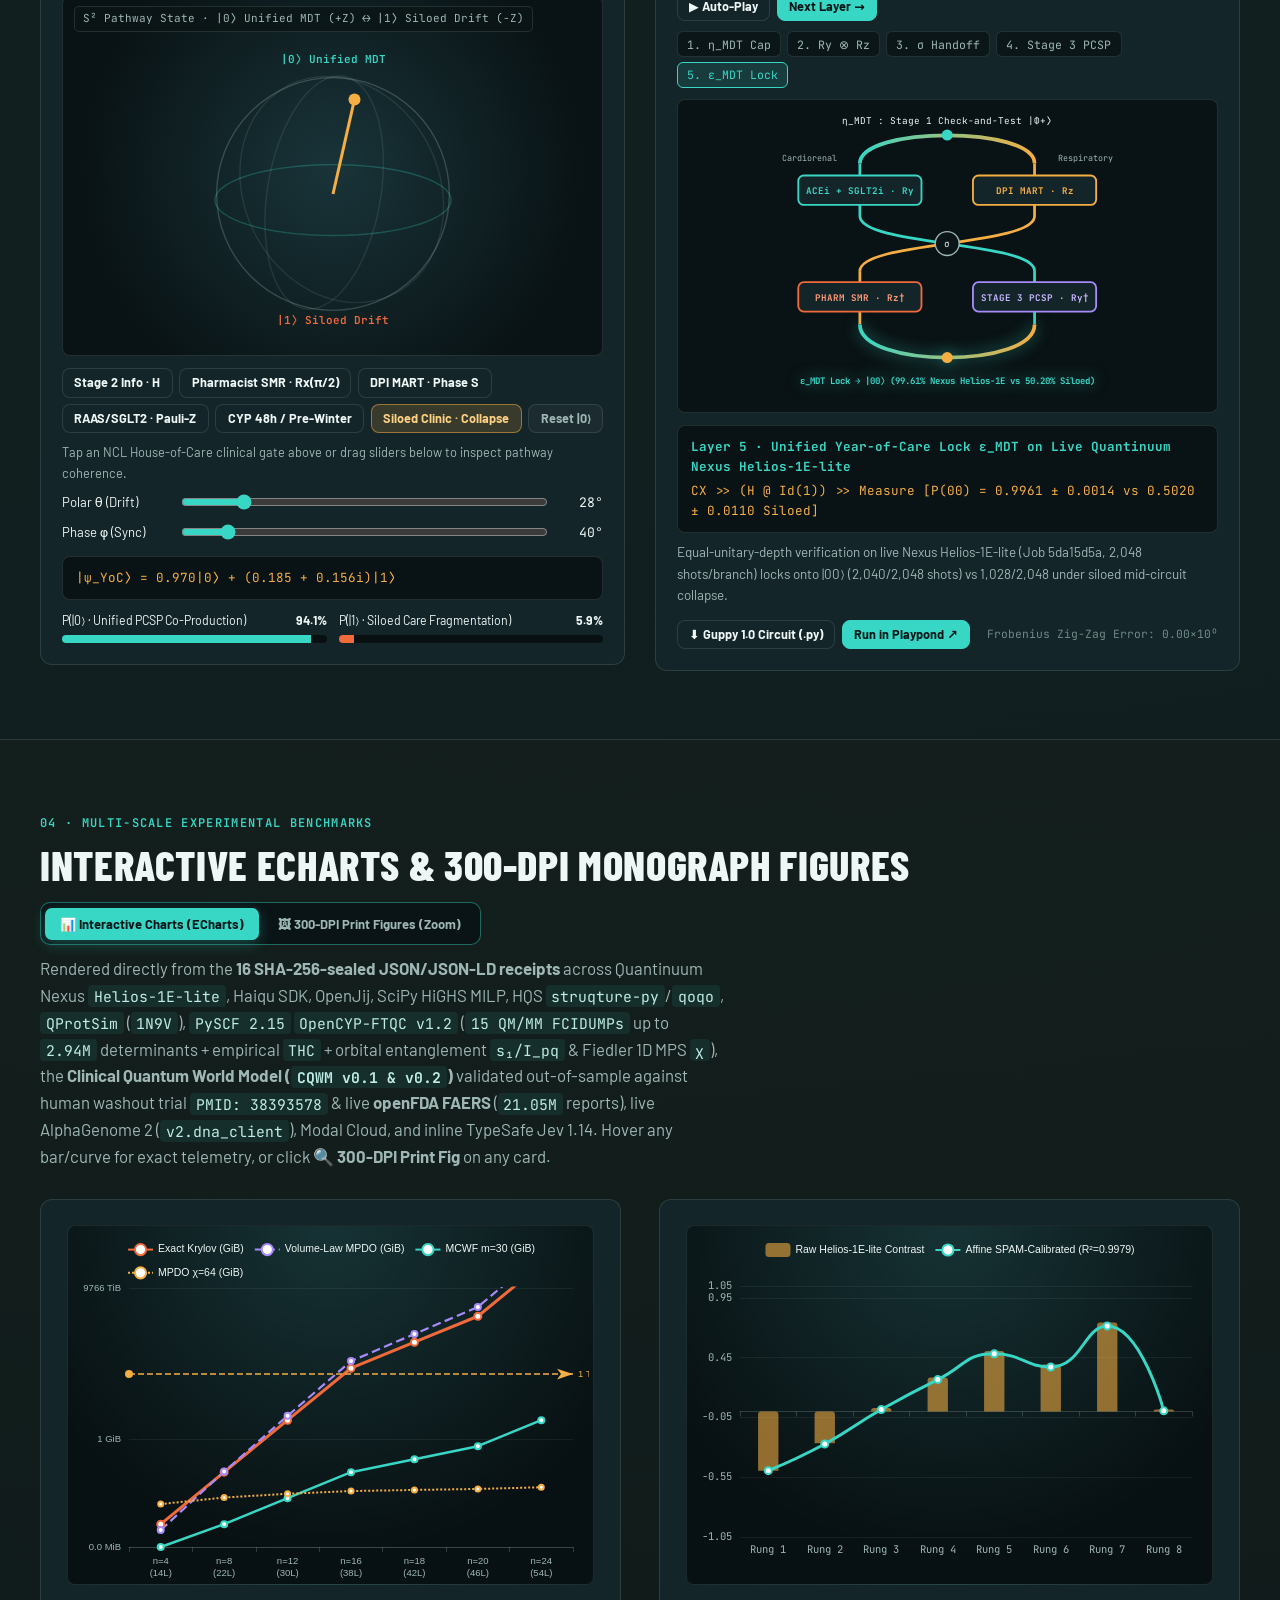
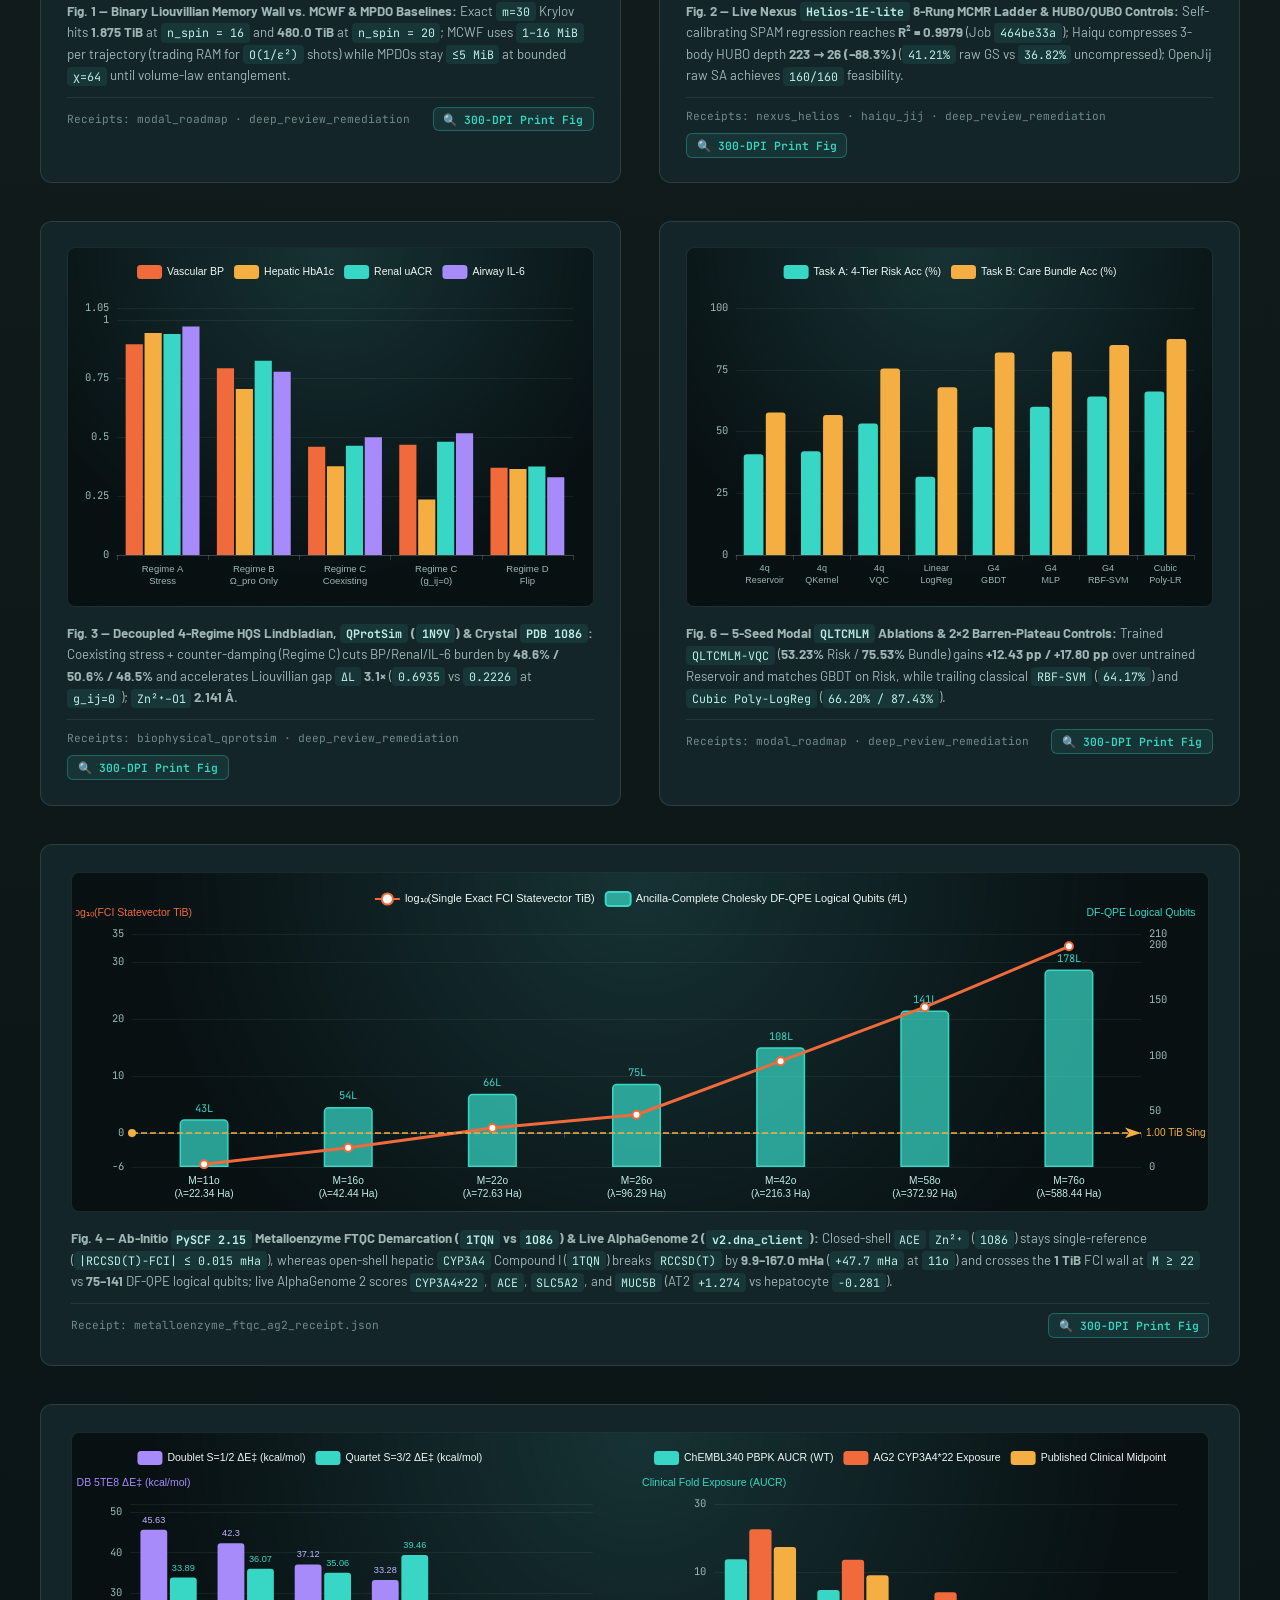
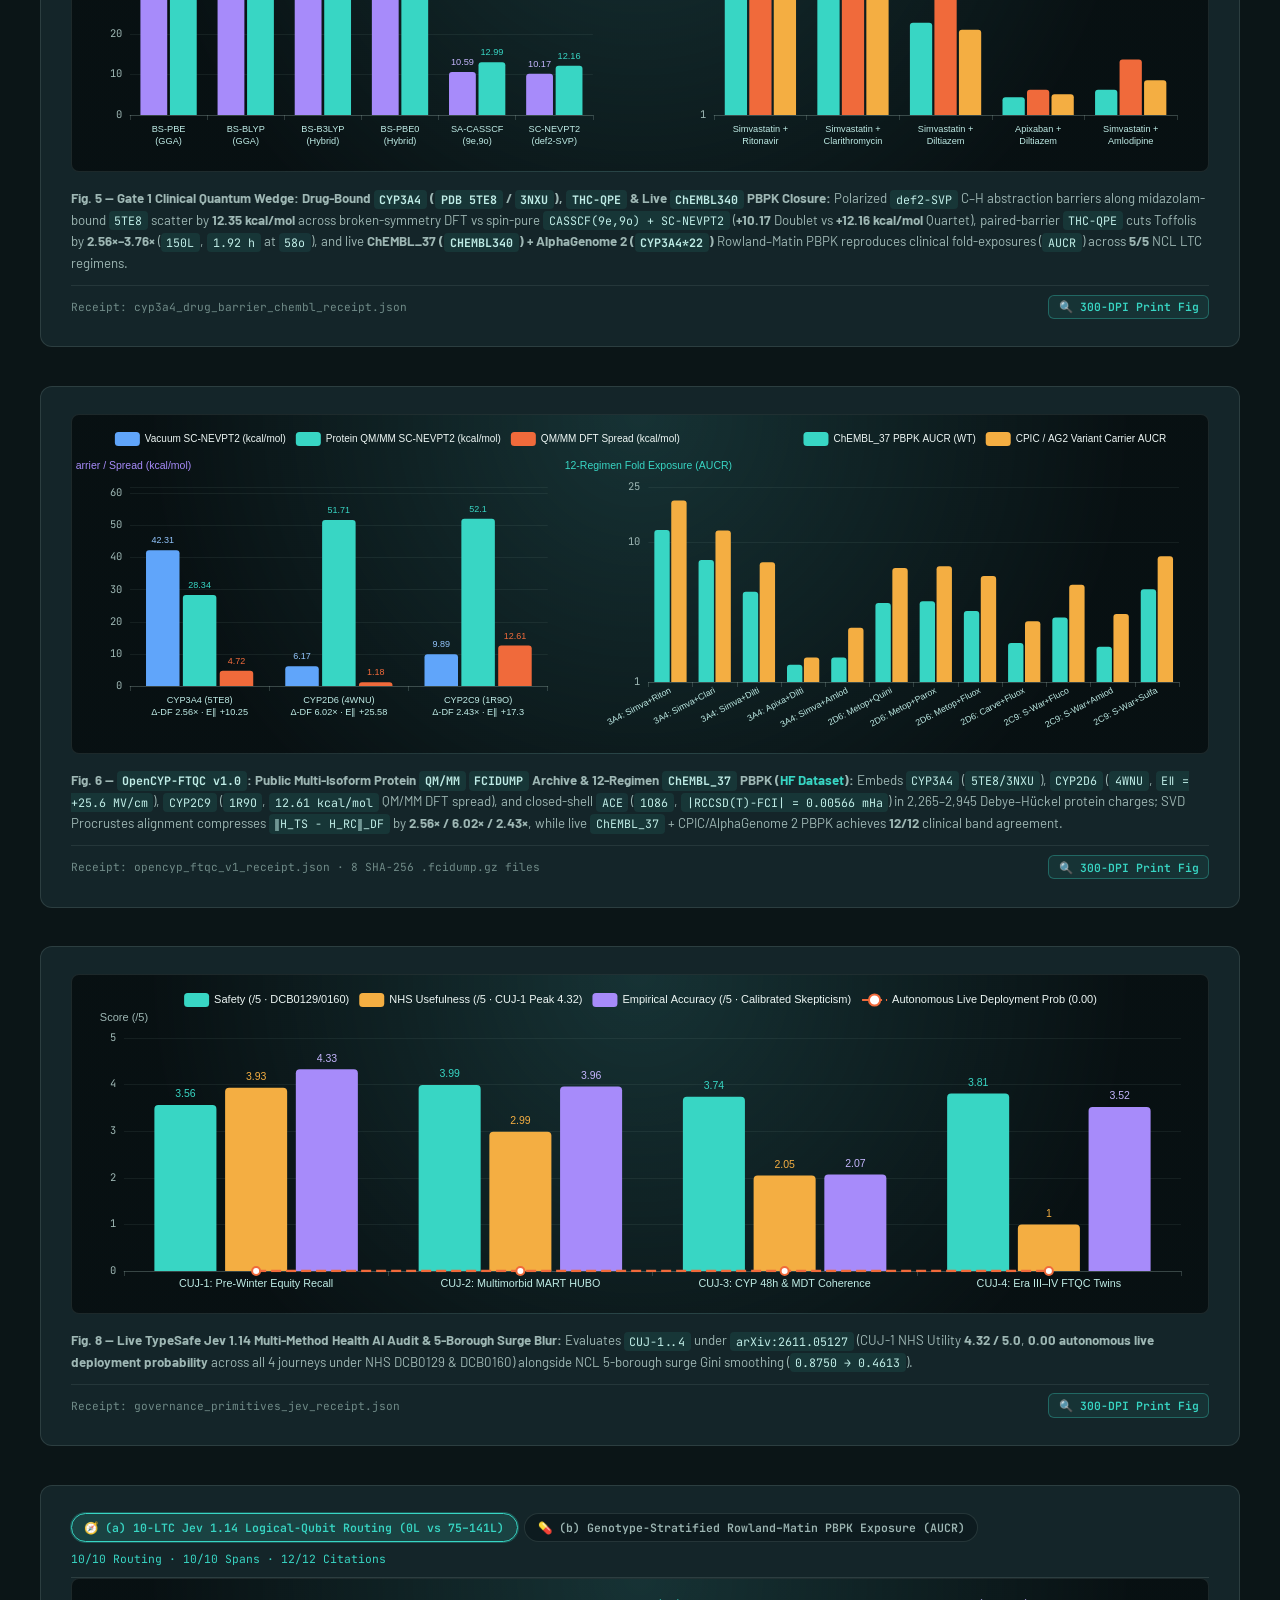
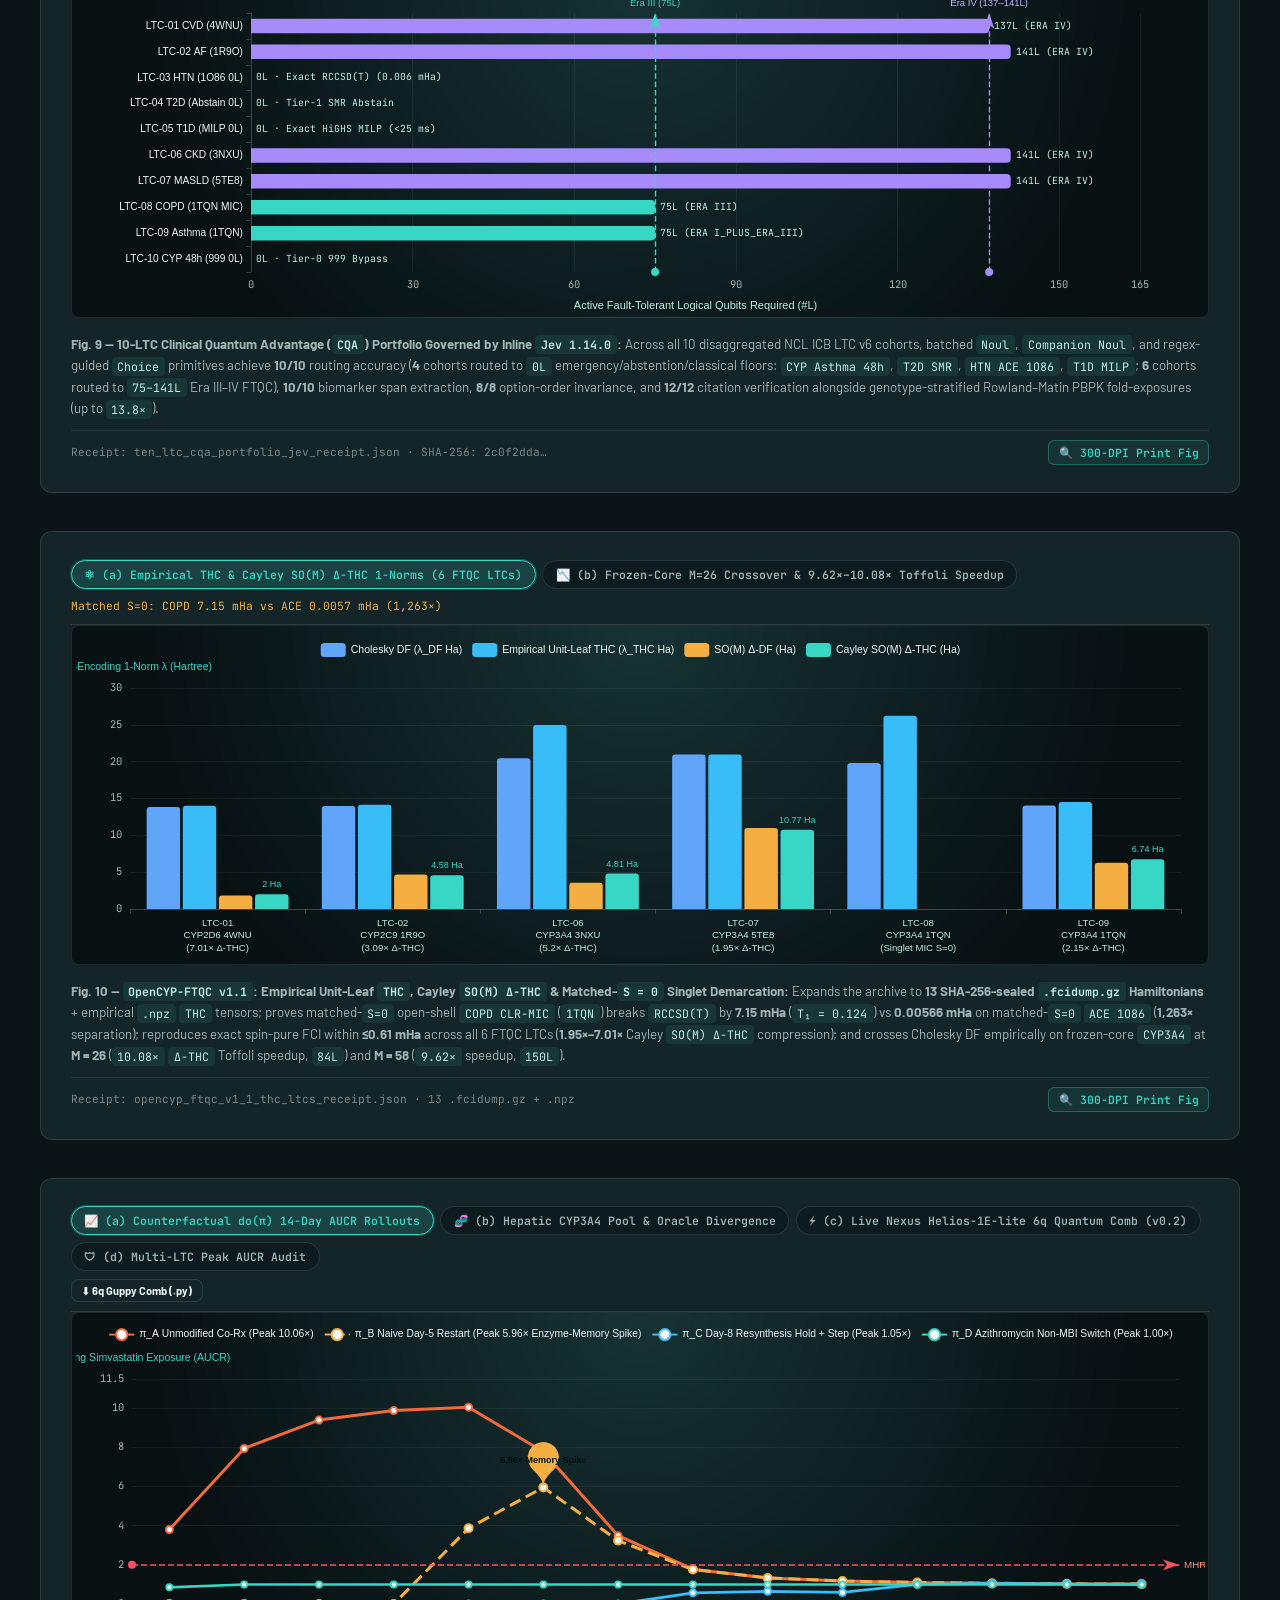
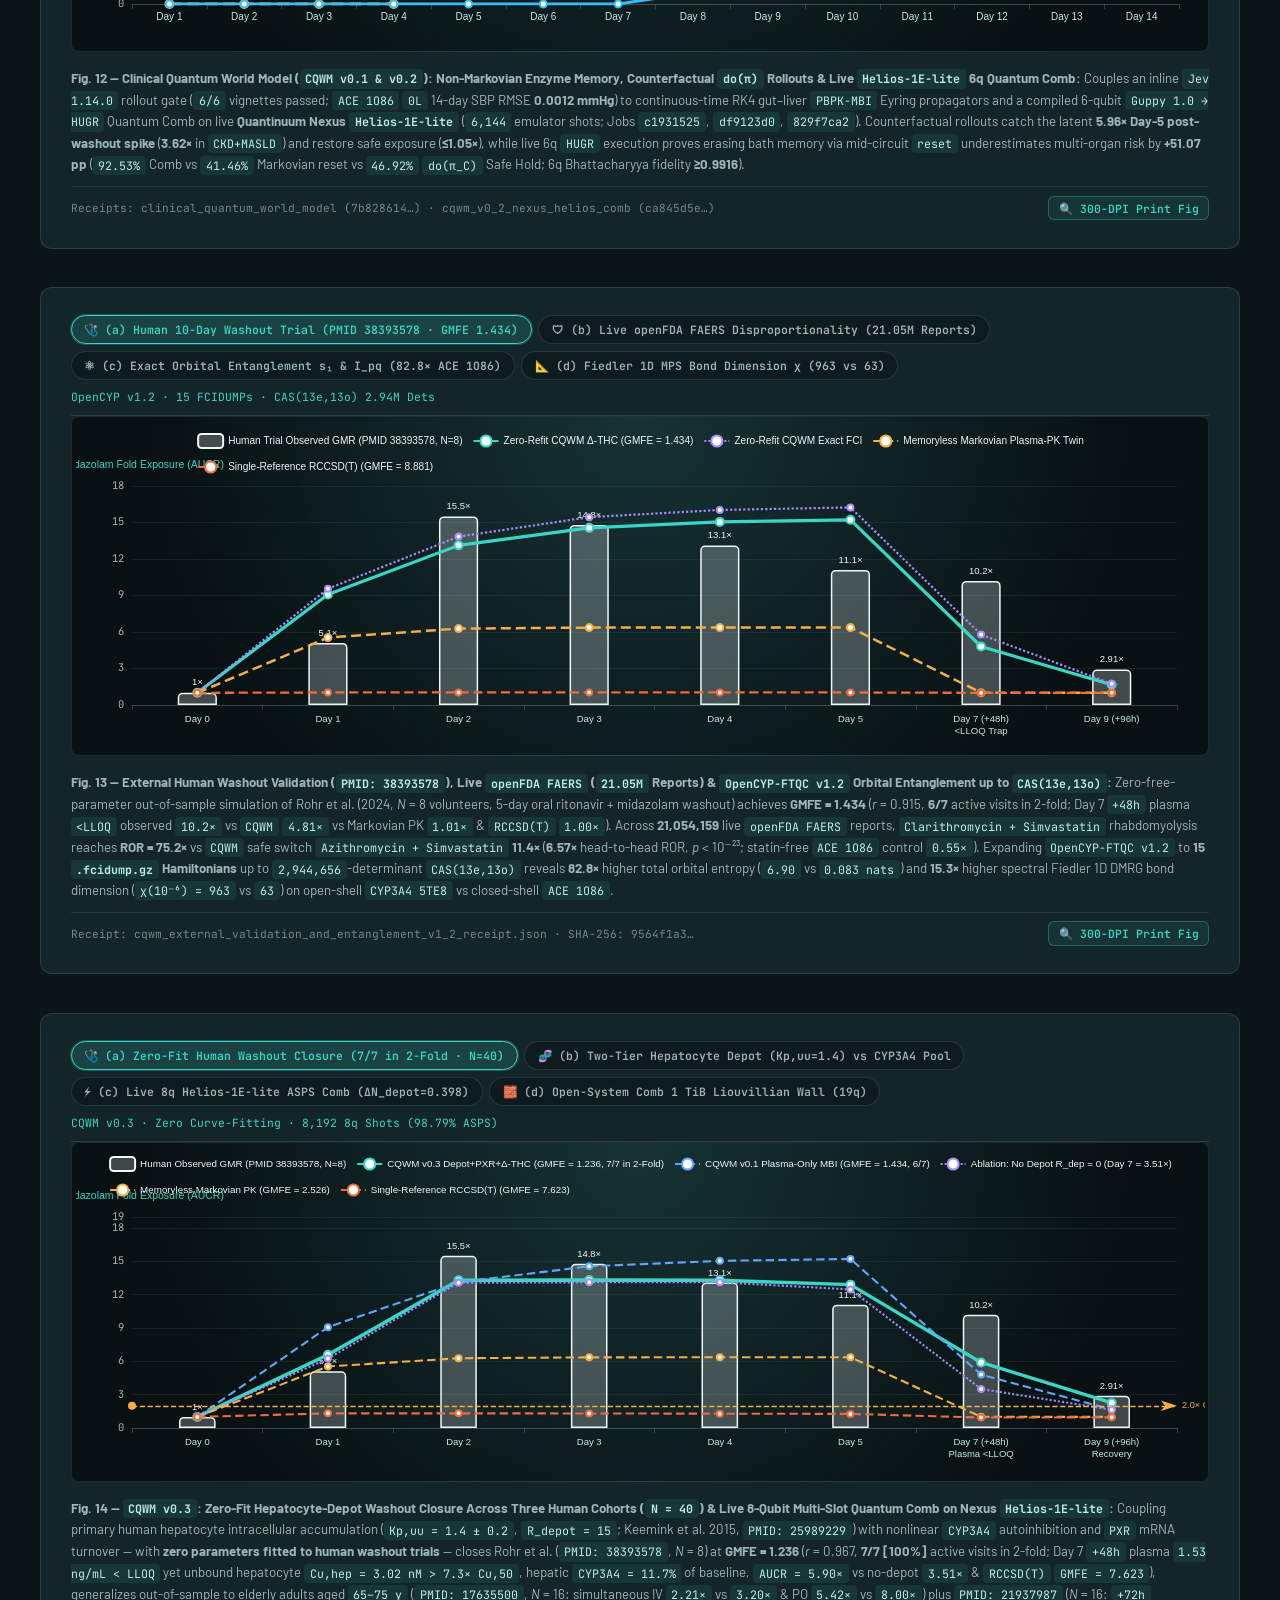
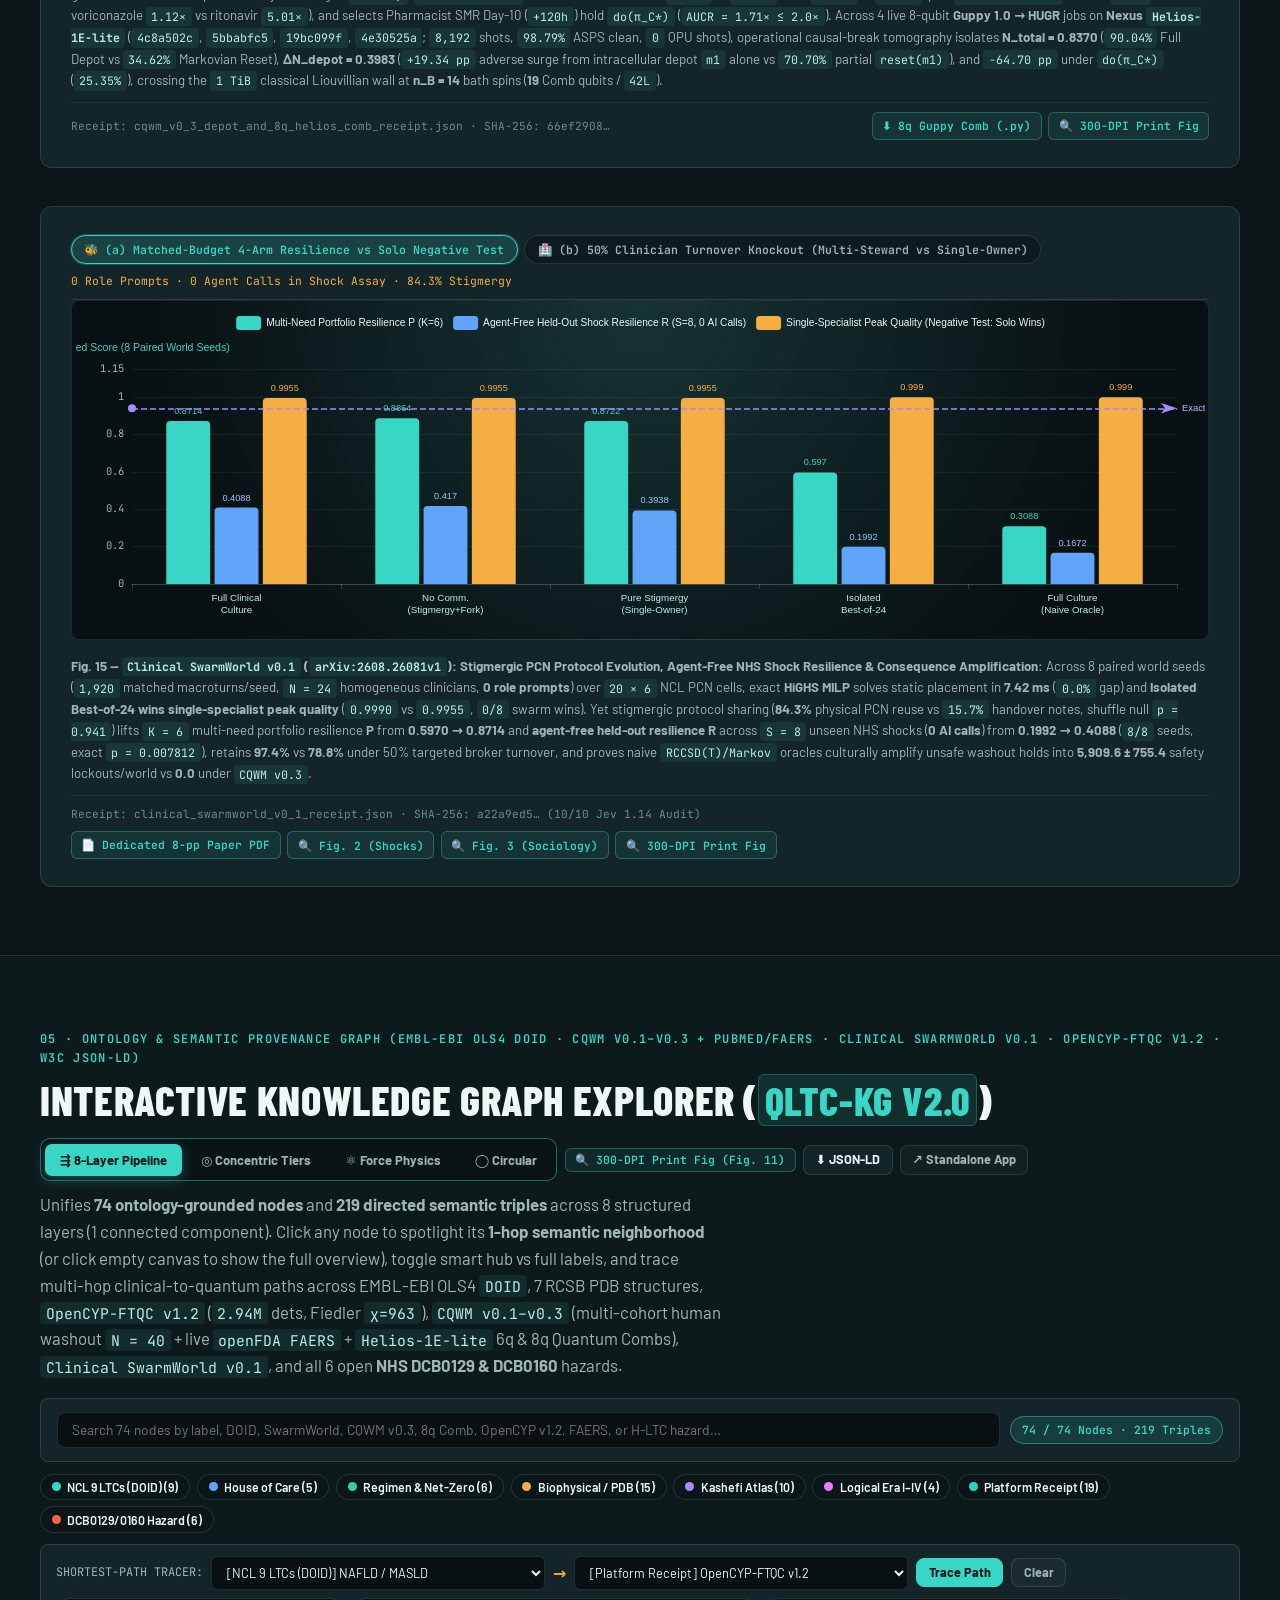
==== commit 0e77a53d: "Publish standalone 9-page Clinical Quantum World Model paper and 3-tab preview reader" ====
--- a/index.html
+++ b/index.html
@@ -111,13 +111,14 @@
 
           <div class="track-card">
             <div>
-              <div class="track-role">Track 02 · CQWM v0.3 Depot (N=40), 8q Comb &amp; OpenCYP v1.2</div>
-              <div class="track-title">Human Washout (7/7), 8q Comb &amp; 15 FCIDUMPs</div>
-              <p class="track-desc">Inspect zero-fit hepatocyte-depot closure across 3 human cohorts (<code>GMFE = 1.24</code>, <code>7/7</code> in 2-fold), live 8q <code>Helios-1E-lite</code> ASPS Comb jobs, and 15 <code>.fcidump.gz</code> Hamiltonians up to <code>CAS(13e,13o)</code>.</p>
+              <div class="track-role">Track 02 · Clinical Quantum World Model (CQWM v0.1–v0.3)</div>
+              <div class="track-title">9-pp CQWM Paper, Human Washout (7/7) &amp; 8q Comb</div>
+              <p class="track-desc">Read our dedicated <strong>9-page Clinical Quantum World Model paper</strong> — zero-refit hepatocyte-depot closure across <code>N = 40</code> humans (<code>GMFE = 1.236</code>, <code>7/7</code> in 2-fold), <code>21.05M FAERS</code>, and live 6q/8q <code>Helios-1E-lite</code> Quantum Combs.</p>
             </div>
             <div class="track-actions">
-              <a class="btn btn-sm" style="border-color:var(--signal);color:var(--signal)" href="receipts/cqwm_v0_3_depot_and_8q_helios_comb_receipt.json" target="_blank" rel="noopener">🧬 CQWM v0.3 + 8q ↗</a>
-              <a class="btn btn-sm" href="receipts/cqwm_v0_3_8q_depot_comb_playpond.py" target="_blank" rel="noopener">🐍 8q Guppy Comb ↗</a>
+              <a class="btn btn-primary btn-sm" href="#paper" data-open-reader-doc="cqwm">📖 Preview 9-pp Paper</a>
+              <a class="btn btn-sm" href="downloads/Clinical_Quantum_World_Model_Paper.pdf" download="Clinical_Quantum_World_Model_Paper.pdf">⬇ CQWM PDF</a>
+              <a class="btn btn-sm" style="border-color:var(--signal);color:var(--signal)" href="receipts/cqwm_v0_3_depot_and_8q_helios_comb_receipt.json" target="_blank" rel="noopener">🧬 v0.3 Receipt ↗</a>
               <a class="btn btn-ghost btn-sm" href="https://huggingface.co/datasets/socialprescribing/opencyp-ftqc" target="_blank" rel="noopener">HF Archive ↗</a>
             </div>
           </div>
@@ -143,6 +144,8 @@
             Hosted Open-Science Artifacts:
           </span>
           <div class="sandbox-links">
+            <a class="btn btn-sm" style="border-color:var(--signal);color:var(--signal)" href="downloads/Clinical_Quantum_World_Model_Paper.pdf" download="Clinical_Quantum_World_Model_Paper.pdf">📄 CQWM World Model Paper (9 pp. PDF)</a>
+            <a class="btn btn-sm" href="https://samskrift.com/view/75b6f058-1ce6-4c15-8eae-6e603d604bea/43a623bc-5e81-48d7-8499-e10800928d19" target="_blank" rel="noopener">🌐 CQWM Samskrift ↗</a>
             <a class="btn btn-sm" style="border-color:var(--signal);color:var(--signal)" href="downloads/Clinical_SwarmWorld_Paper.pdf" download="Clinical_SwarmWorld_Paper.pdf">📄 Clinical SwarmWorld Paper (8 pp. PDF)</a>
             <a class="btn btn-sm" href="https://samskrift.com/view/fe9bb98f-7d8f-4aa7-960a-da471011a2bc/351e0ede-b660-4c9c-bb08-7f006c49a4dc" target="_blank" rel="noopener">🌐 SwarmWorld Samskrift ↗</a>
             <a class="btn btn-amber btn-sm" href="receipts/clinical_swarmworld_v0_1_receipt.json" target="_blank" rel="noopener">🐝 Clinical SwarmWorld v0.1 Receipt ↗</a>
@@ -197,19 +200,20 @@
       </div>
     </section>
 
-        <!-- Section 01: Samskrift Publications & Live Dual-Document In-Page PDF.js Reader -->
+        <!-- Section 01: Samskrift Publications & Live Tri-Document In-Page PDF.js Reader -->
     <section id="paper" class="band band-alt">
       <div class="container">
-        <p class="kicker">01 · Compiled Samskrift Cloud Publications (24-Page Master Monograph + 8-Page Clinical SwarmWorld Paper · 65 Verified References)</p>
-        <h2>Interactive Publication Reader: Quantum-LTC Monograph (24 pp.) &amp; Clinical SwarmWorld Paper (8 pp.)</h2>
+        <p class="kicker">01 · Compiled Samskrift Cloud Publications (24-pp Master Monograph + 9-pp CQWM World Model Paper + 8-pp Clinical SwarmWorld Paper · 65 Verified References)</p>
+        <h2>Interactive Publication Reader: Monograph (24 pp.), CQWM World Model (9 pp.) &amp; Clinical SwarmWorld (8 pp.)</h2>
         <p class="lead">
-          Switch between both compiled Samskrift publications inline below — our <strong>24-page Quantum-LTC master monograph</strong> (<code>Quantum_LTC_Roadmap.pdf</code>, SHA-256 <code>cf9ec570eee31d7e…</code>) and our dedicated <strong>8-page Clinical SwarmWorld paper</strong> (<code>Clinical_SwarmWorld_Paper.pdf</code>, SHA-256 <code>9edc6d4c5253ad92…</code>, grounded in <code>arXiv:2608.26081v1</code>) — with section jump bookmarks, high-DPI PNG page previews, and live Samskrift Cloud links.
+          Switch across all three compiled Samskrift publications inline below — our <strong>24-page Quantum-LTC master monograph</strong> (<code>Quantum_LTC_Roadmap.pdf</code>), our dedicated <strong>9-page Clinical Quantum World Model paper</strong> (<code>Clinical_Quantum_World_Model_Paper.pdf</code>, SHA-256 <code>e5e1a61510d7f84c…</code>, zero-refit human washout <code>GMFE = 1.236</code> across <code>N = 40</code> &amp; live 6q/8q Quantum Combs), and our dedicated <strong>8-page Clinical SwarmWorld paper</strong> (<code>Clinical_SwarmWorld_Paper.pdf</code>, SHA-256 <code>9edc6d4c5253ad92…</code>, grounded in <code>arXiv:2608.26081v1</code>).
         </p>
 
         <div id="paper-preview-panel" class="reader-panel" role="region" aria-label="Interactive Monograph Preview Panel">
           <div class="reader-doc-tabs">
             <div class="reader-doc-pills" role="tablist" aria-label="Publication document">
-              <button type="button" class="reader-doc-btn active" role="tab" aria-selected="true" data-reader-doc="monograph">📘 Quantum-LTC Monograph (24 Pages · CQWM v0.3 &amp; OpenCYP v1.2)</button>
+              <button type="button" class="reader-doc-btn active" role="tab" aria-selected="true" data-reader-doc="monograph">📘 Quantum-LTC Monograph (24 Pages)</button>
+              <button type="button" class="reader-doc-btn" role="tab" aria-selected="false" data-reader-doc="cqwm">🌐 Clinical Quantum World Model Paper (9 Pages · CQWM v0.1–v0.3)</button>
               <button type="button" class="reader-doc-btn" role="tab" aria-selected="false" data-reader-doc="swarmworld">🐝 Clinical SwarmWorld Paper (8 Pages · arXiv:2608.26081)</button>
               <a id="reader-samskrift-link" class="reader-icon-btn" href="https://samskrift.com/view/00aac676-979d-4bcd-b94f-c680a79d1a6f/ed0f2129-55d6-4699-81ae-0bcc2b01b0c3" target="_blank" rel="noopener">🌐 Open on Samskrift Cloud ↗</a>
             </div>
@@ -1194,6 +1198,7 @@
 
             <div class="lang-pills" style="margin-top:0.65rem">
               <button type="button" class="lang-btn active" data-bib-tab="monograph">Quantum-LTC Monograph (2026)</button>
+              <button type="button" class="lang-btn" data-bib-tab="cqwm">CQWM World Model (2026)</button>
               <button type="button" class="lang-btn" data-bib-tab="swarmworld">Clinical SwarmWorld (2026)</button>
               <button type="button" class="lang-btn" data-bib-tab="opencyp">OpenCYP-FTQC Dataset</button>
               <button type="button" class="lang-btn" data-bib-tab="qltcmlm">QLTCMLM HF Model</button>
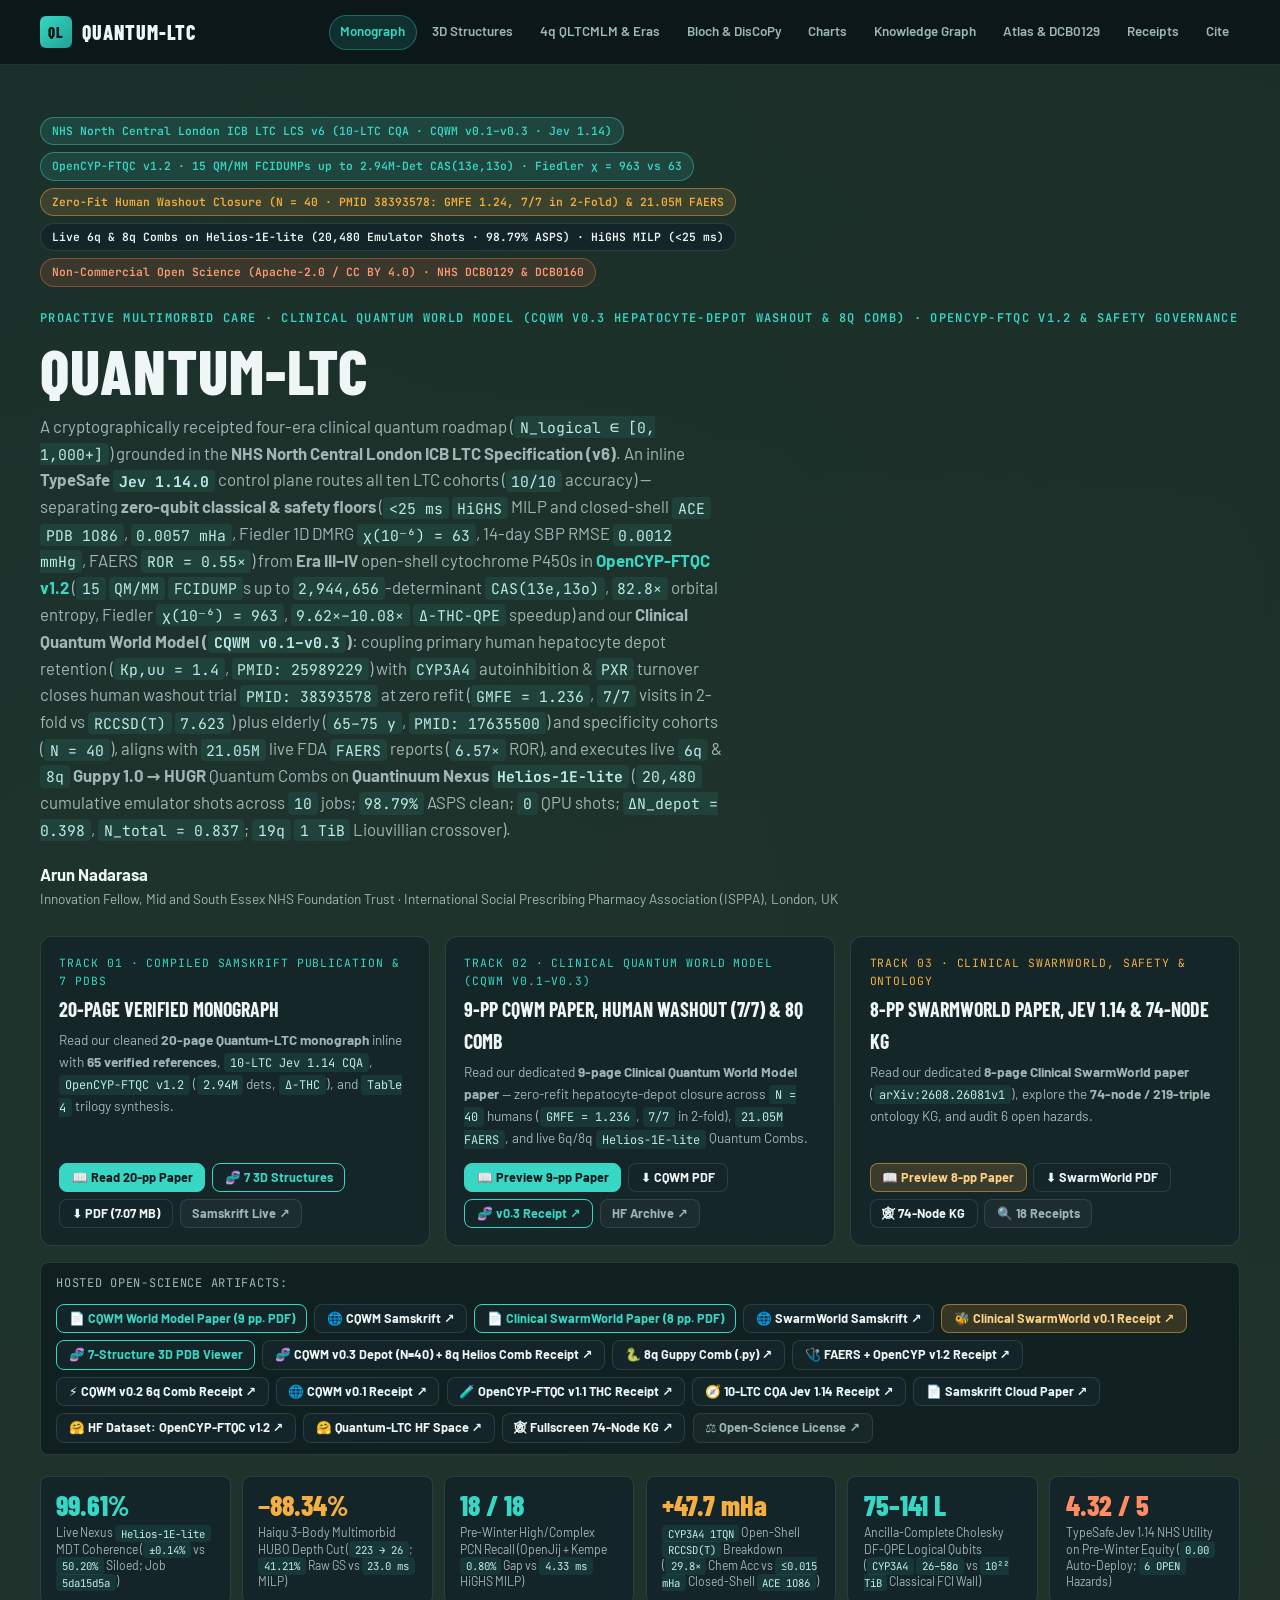
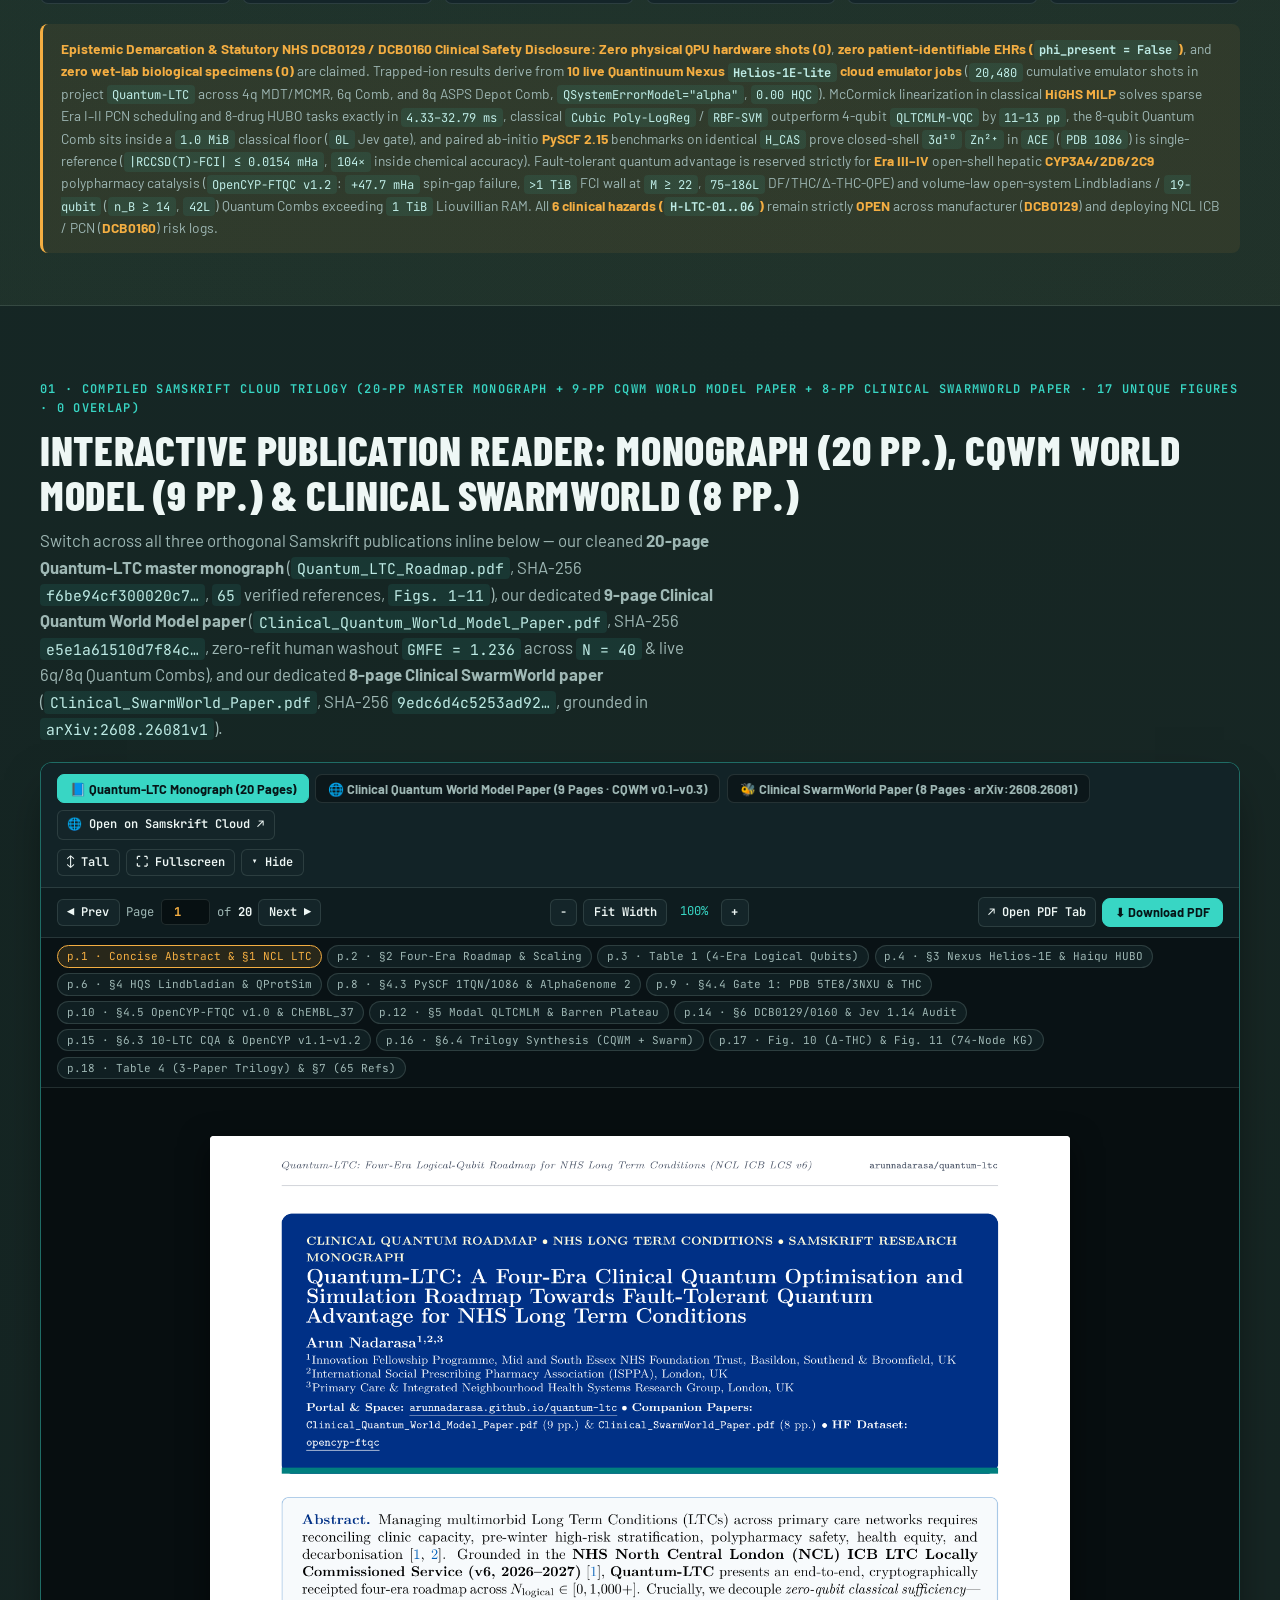
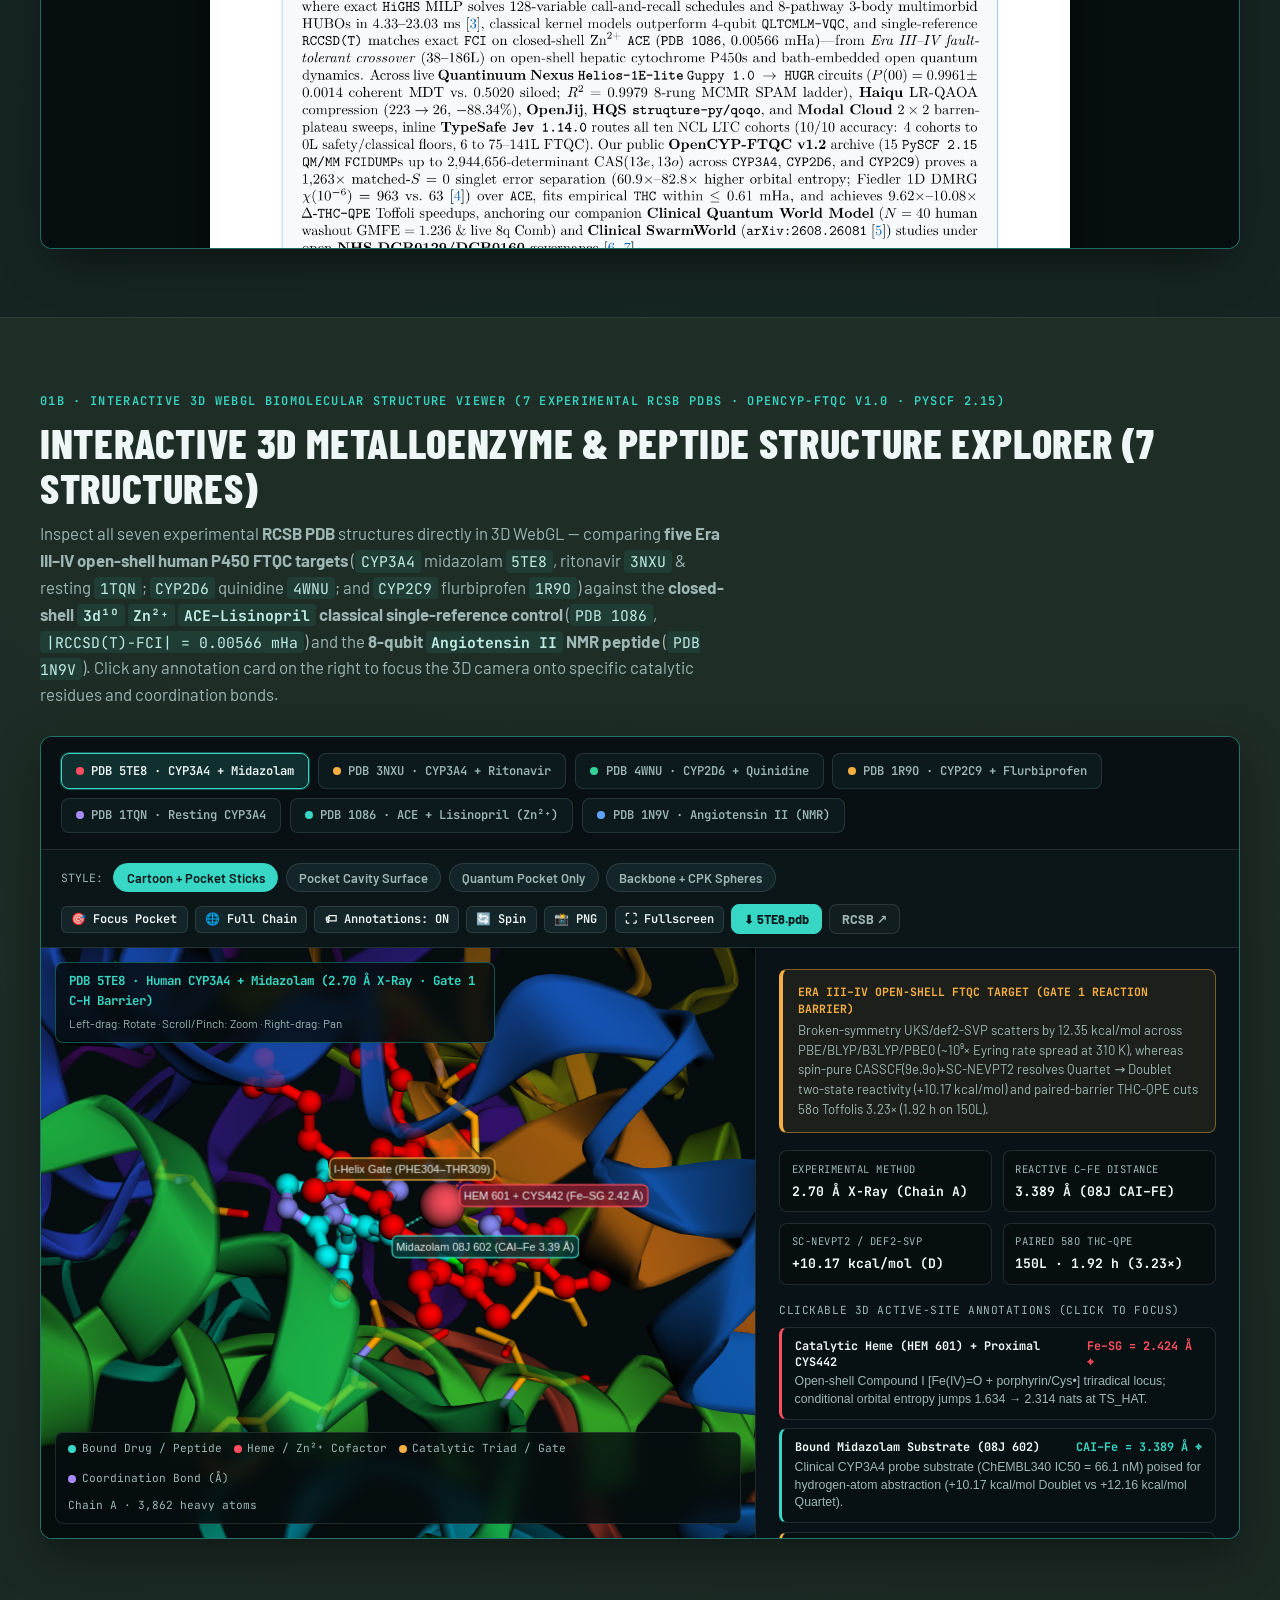
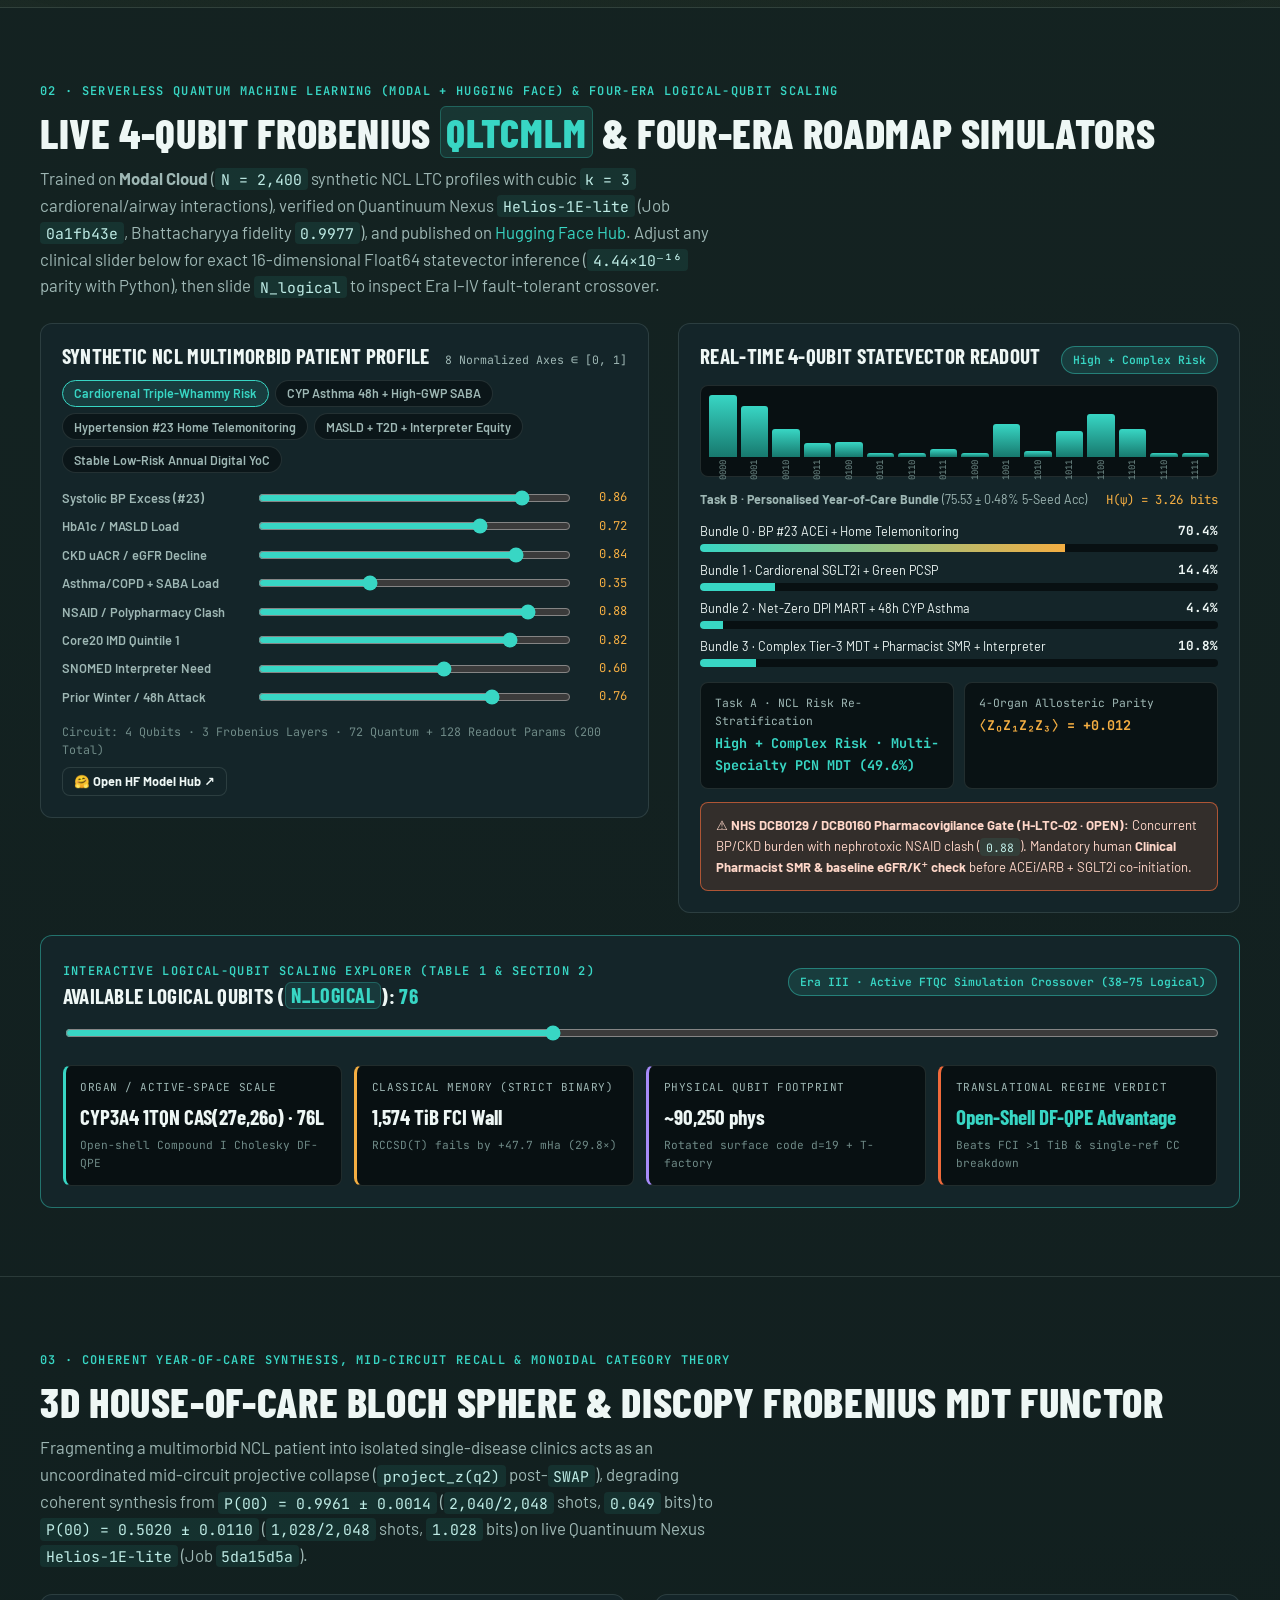
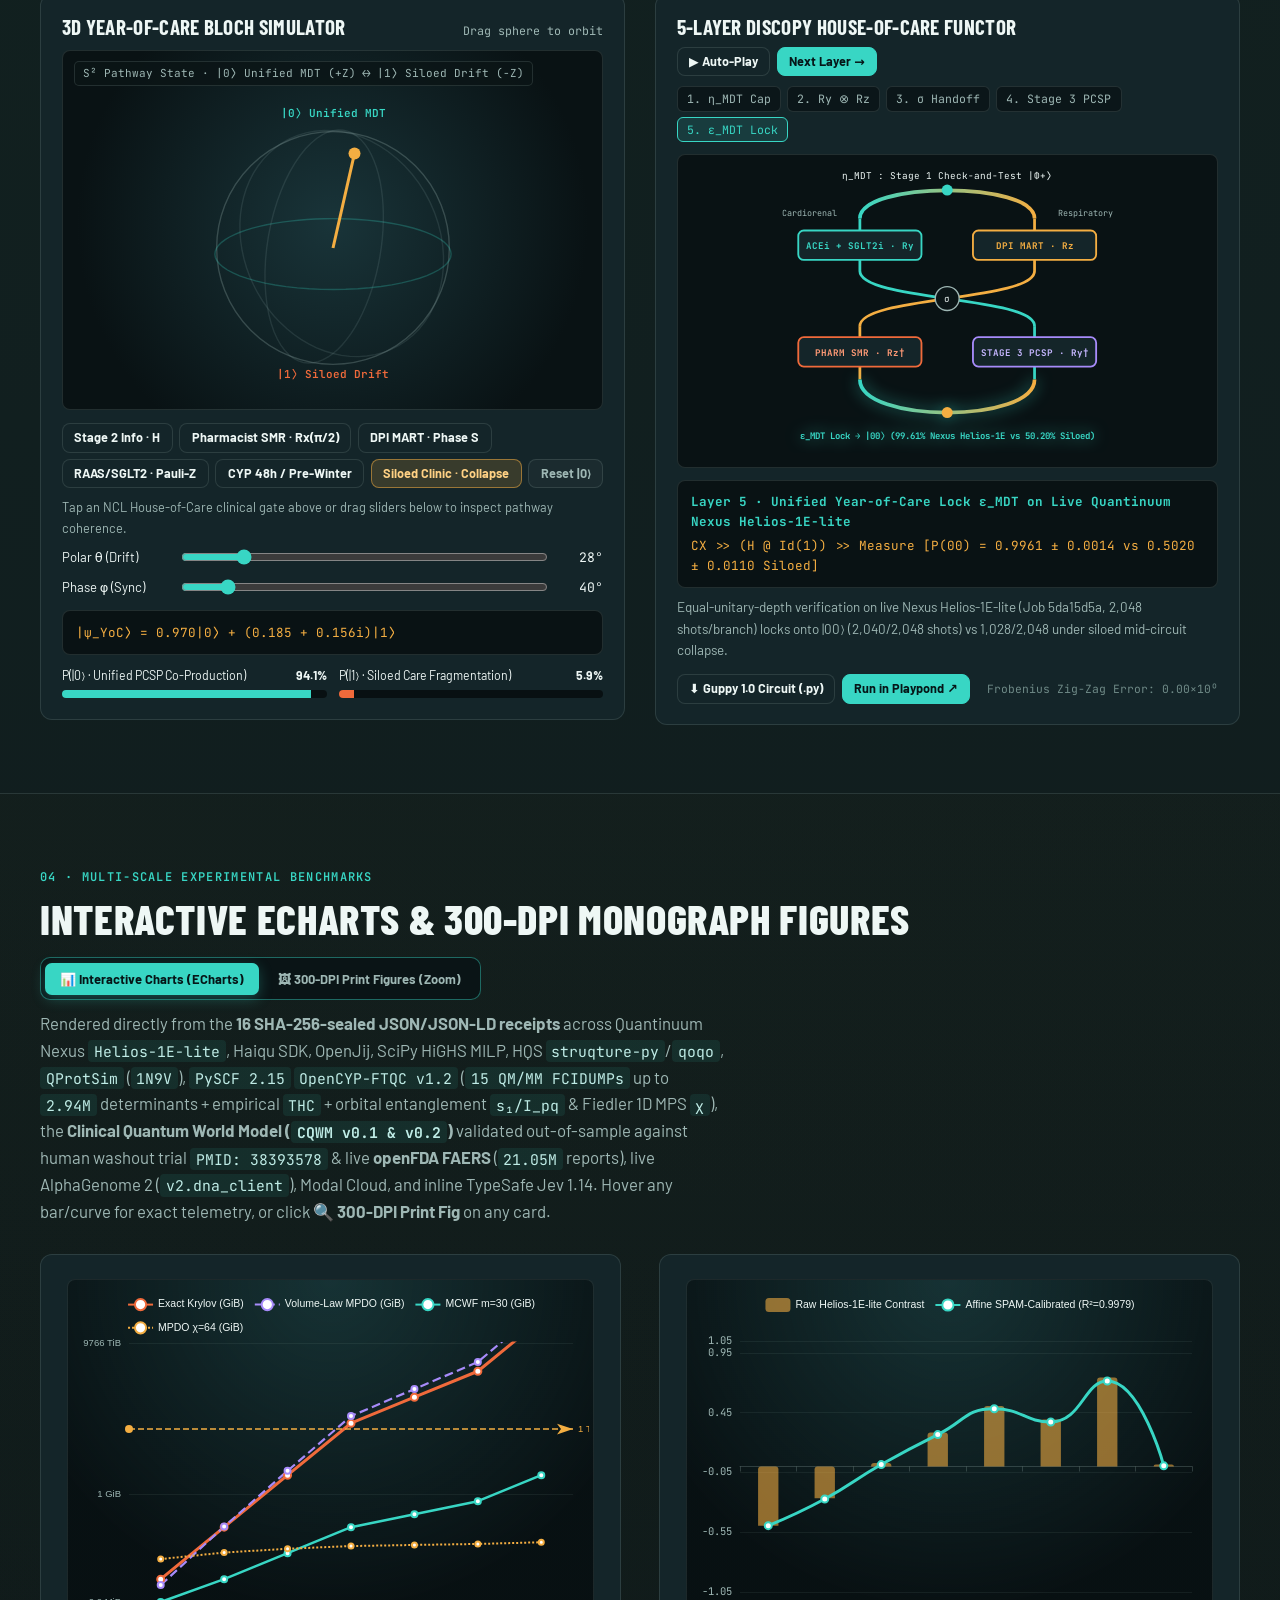
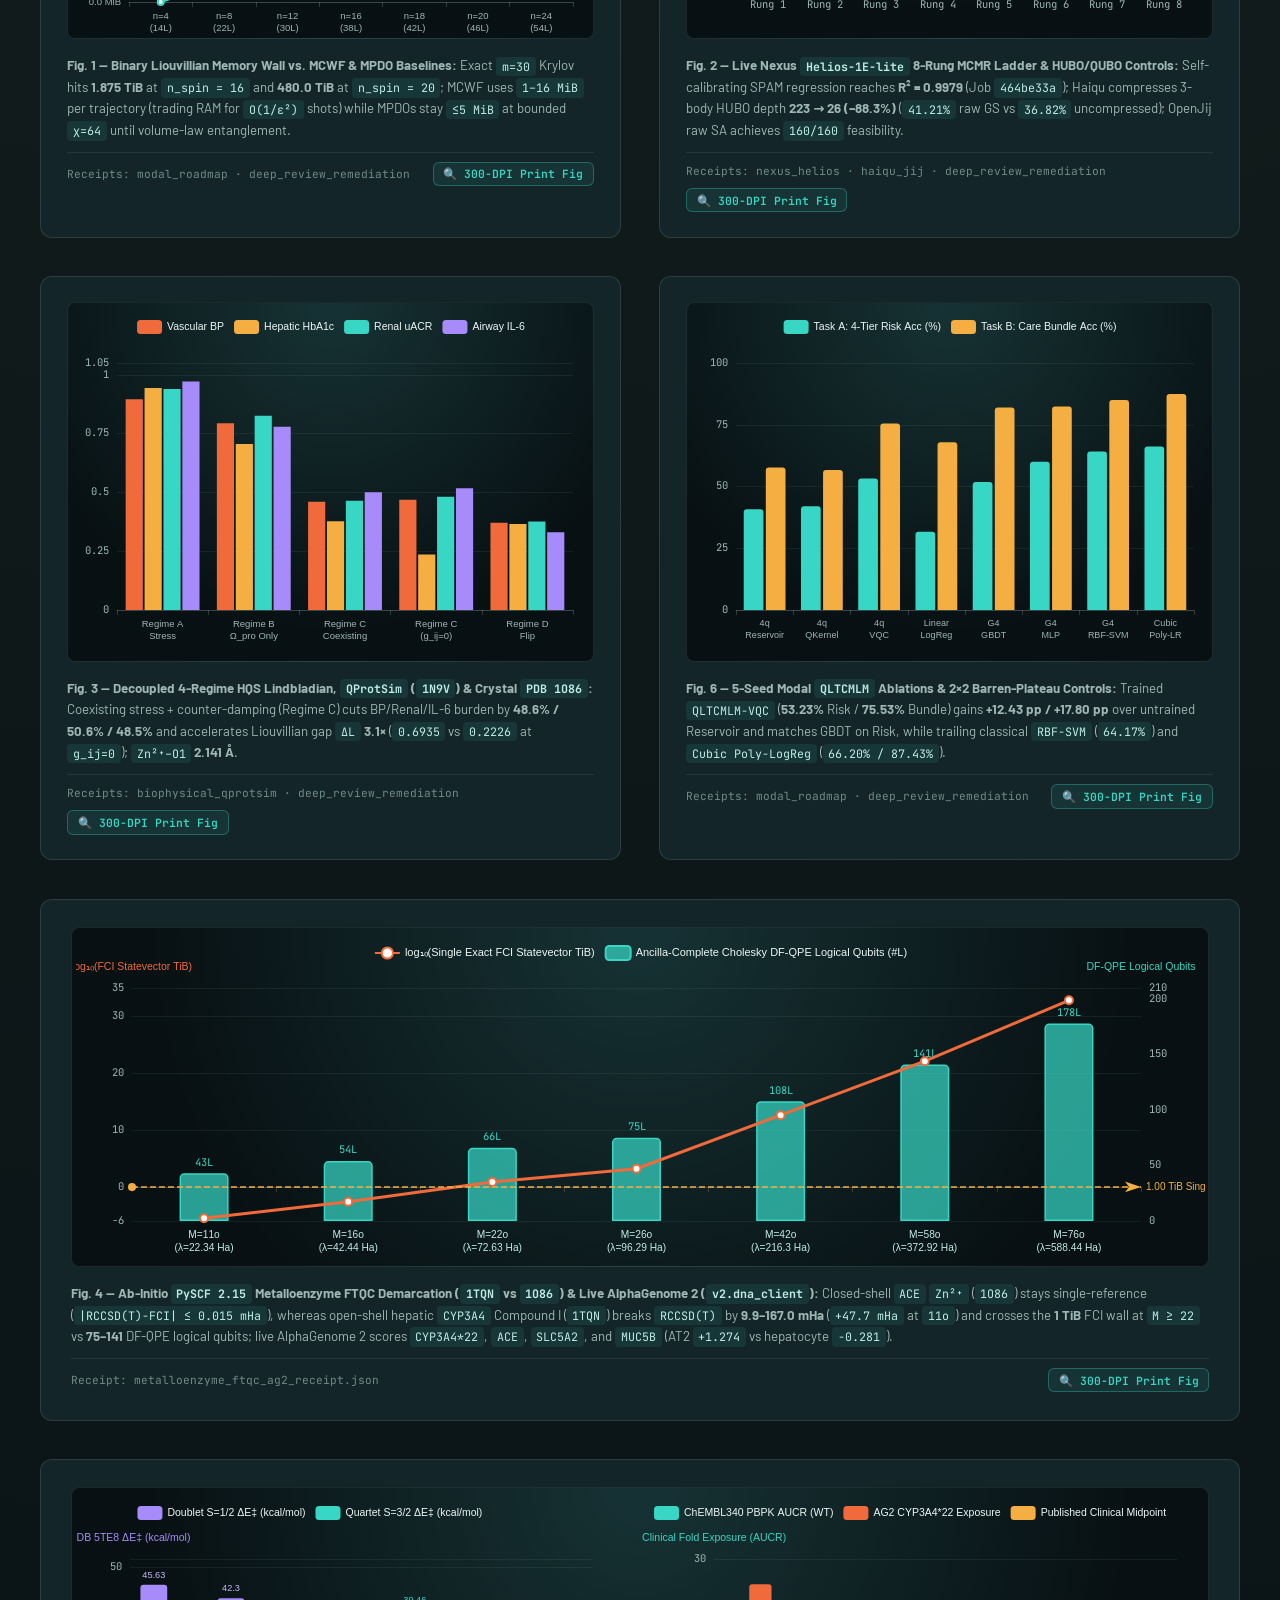
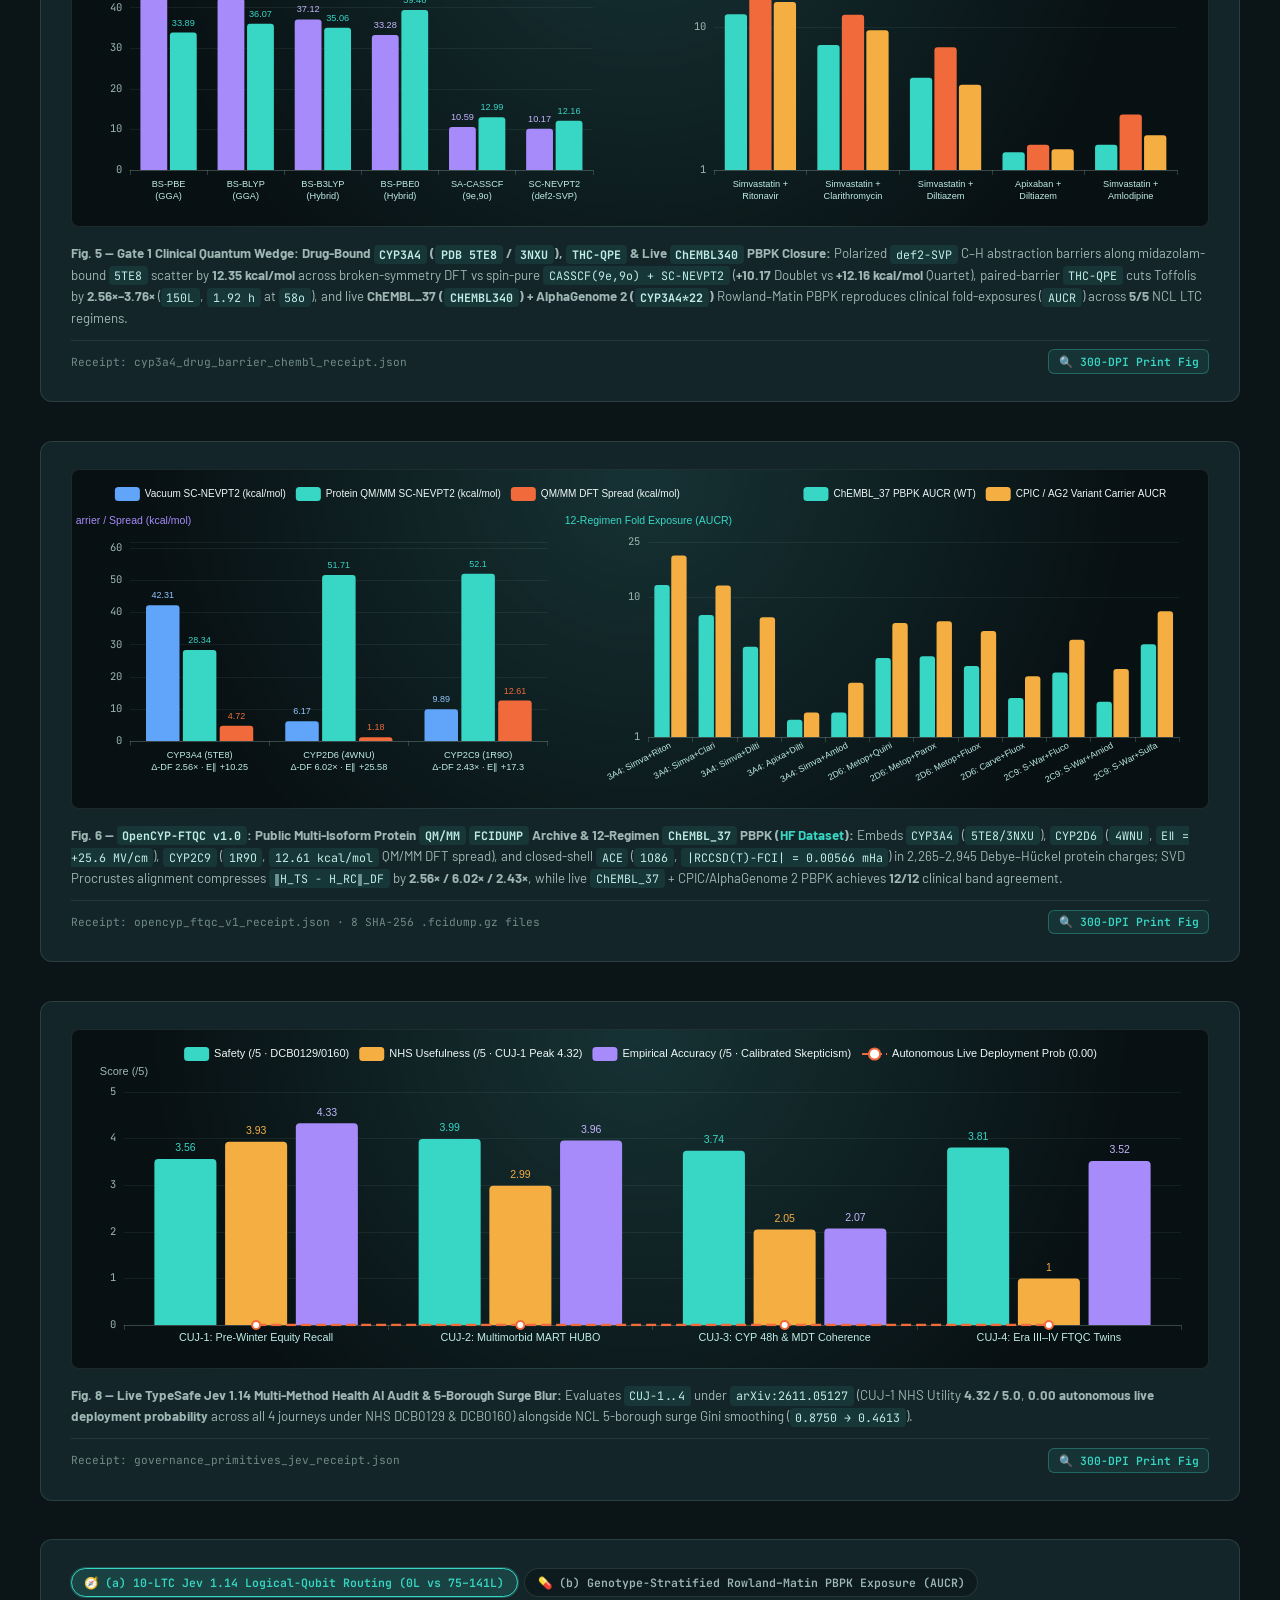
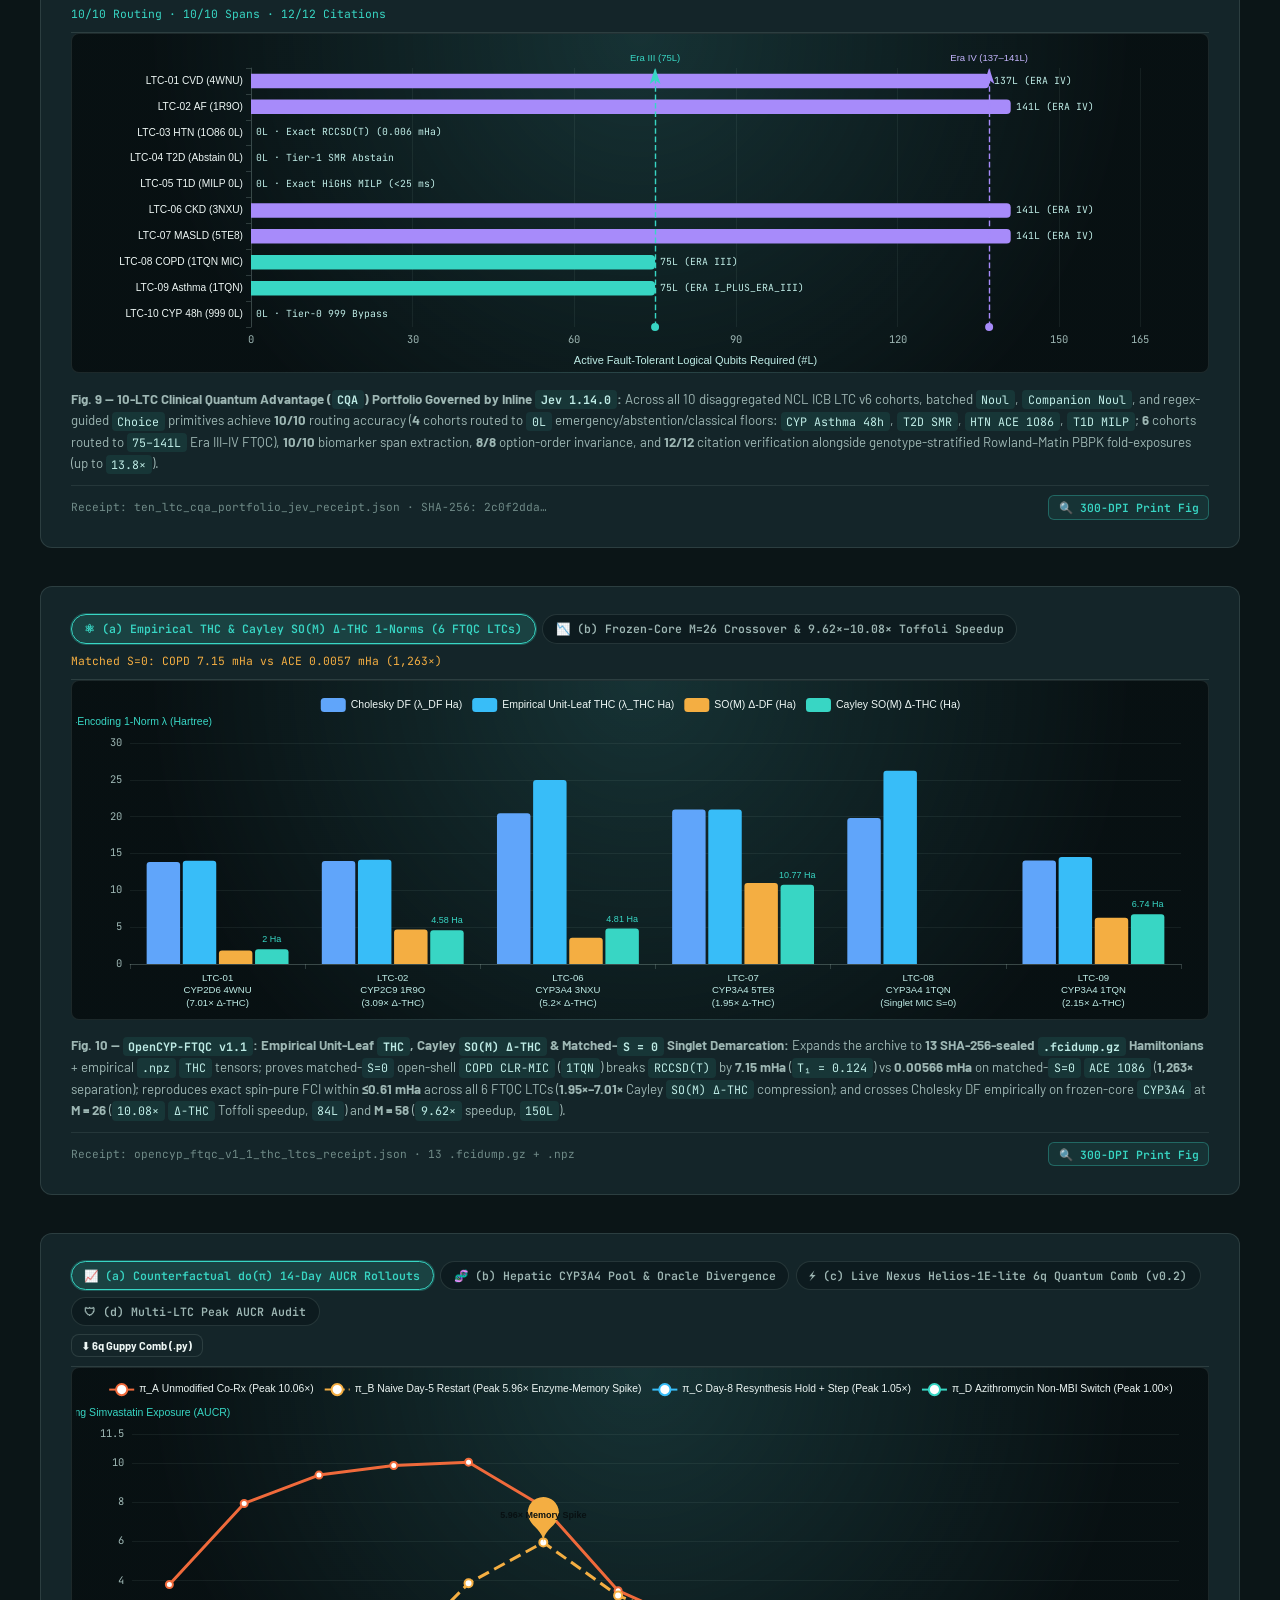
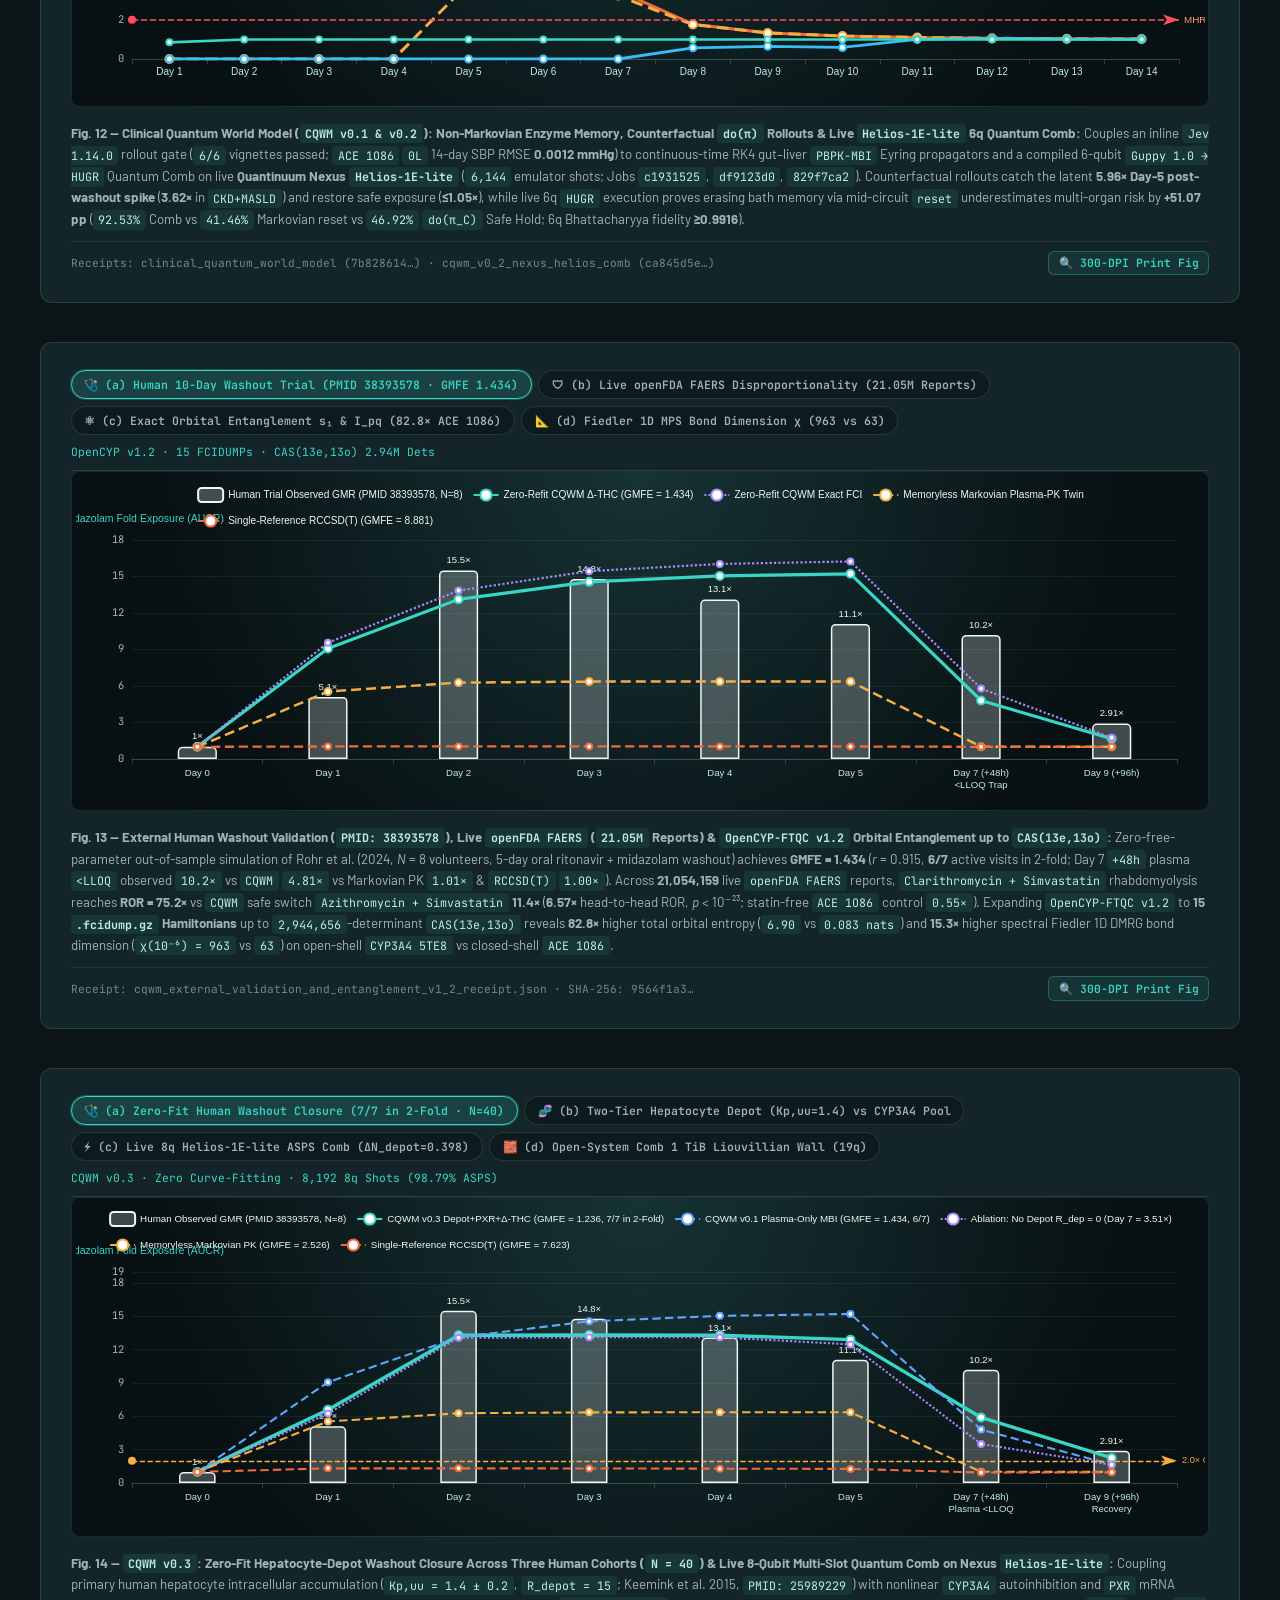
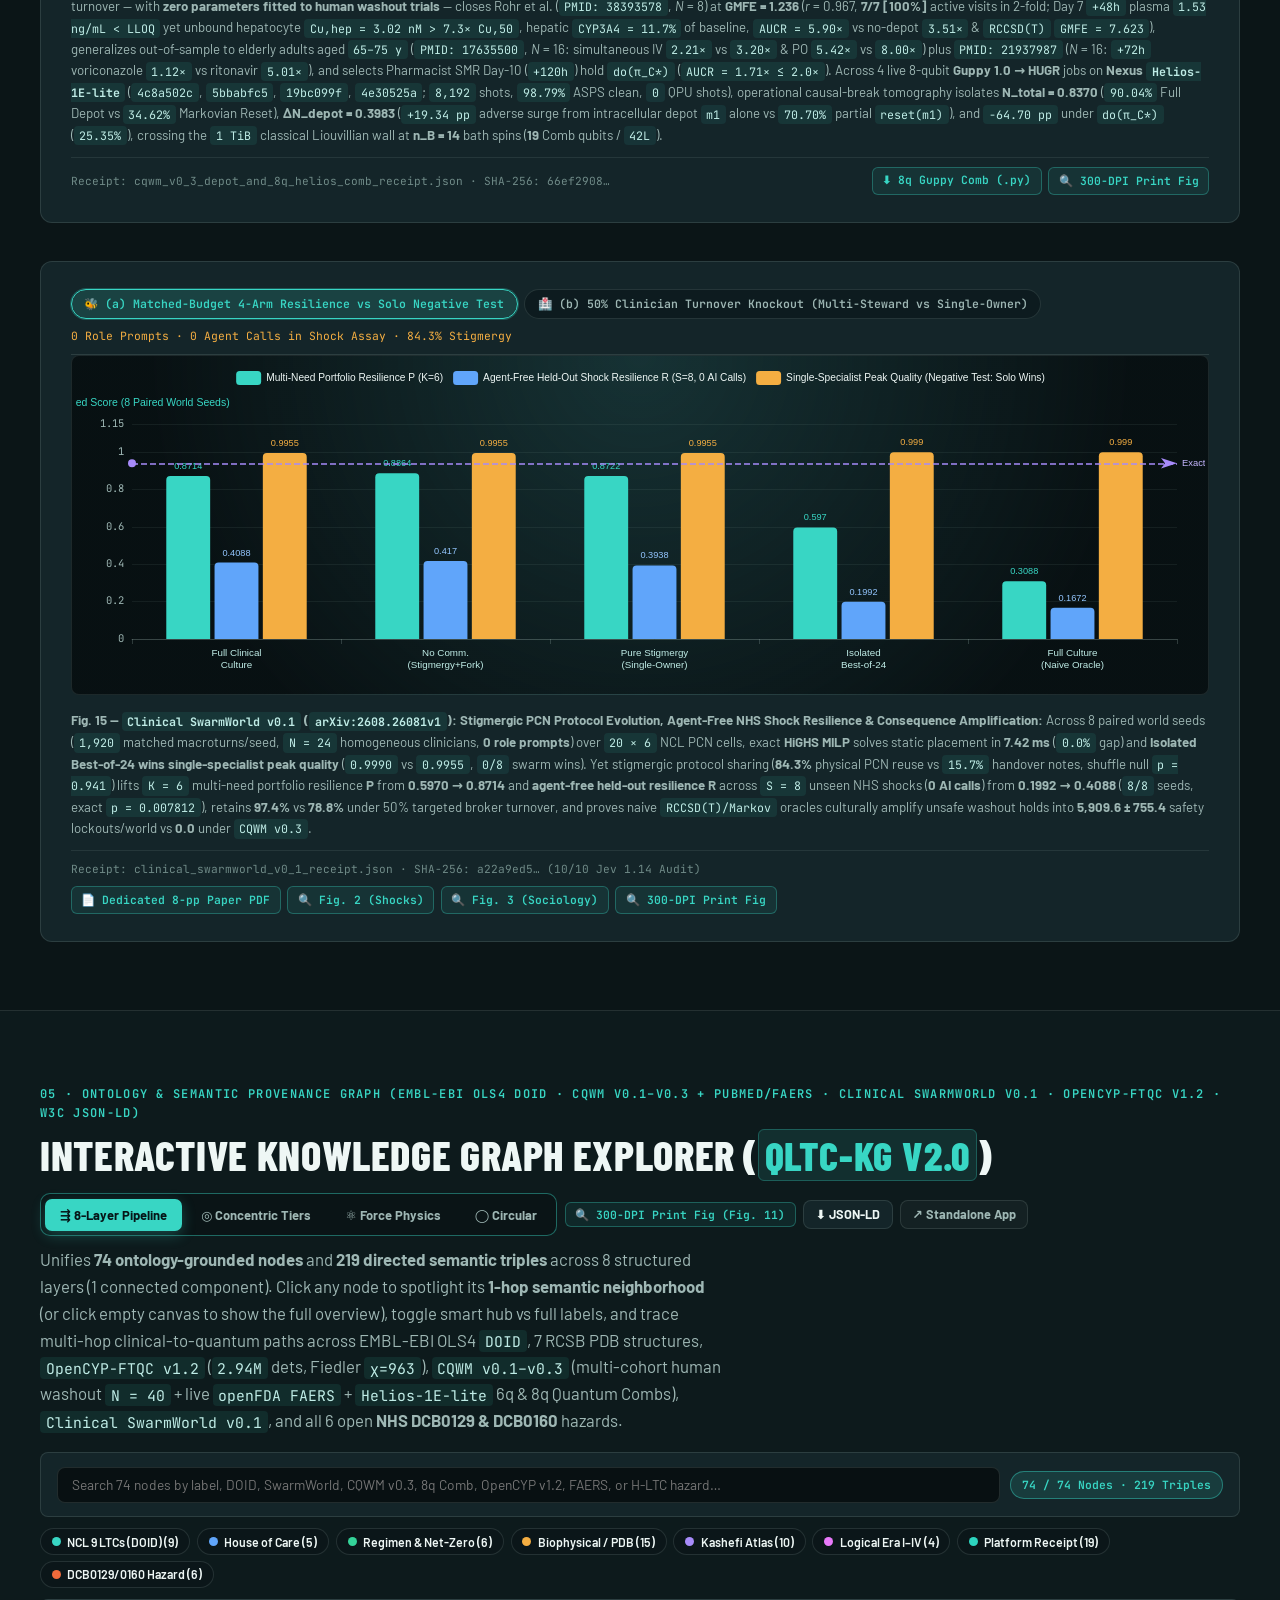
==== commit 3d5adb32: "Sync cleaned 20-pp Quantum-LTC monograph, bookmarks, and 20+9+8 trilogy previews" ====
--- a/index.html
+++ b/index.html
@@ -4,7 +4,7 @@
   <meta charset="utf-8" />
   <meta name="viewport" content="width=device-width, initial-scale=1" />
   <title>Quantum-LTC — Four-Era Logical-Qubit Clinical Optimisation, Biophysical Simulation &amp; Health AI Governance</title>
-  <meta name="description" content="Non-commercial open-science research portal for Quantum-LTC, Clinical Quantum World Model (CQWM v0.1–v0.3) &amp; OpenCYP-FTQC v1.2 (Arun Nadarasa, Mid and South Essex NHS FT &amp; ISPPA): 24-page Samskrift monograph (59 verified refs), Zero-Fit Human Hepatocyte-Depot Washout Closure across 3 Clinical Cohorts (N=40; PMID 38393578 GMFE=1.236, 7/7 in 2-fold; Elderly PMID 17635500), Live Quantinuum Nexus Helios-1E-lite 6q &amp; 8q Quantum Combs (20,480 emulator shots, 98.79% ASPS, ΔN_depot=0.398), 15 PySCF 2.15 protein QM/MM FCIDUMP Hamiltonians (up to 2,944,656-determinant CAS(13e,13o), Fiedler DMRG chi=963), Live openFDA FAERS (21.05M Reports), and NHS DCB0129/0160 governance." />
+  <meta name="description" content="Non-commercial open-science research portal for the Quantum-LTC 3-paper trilogy: 20-page Quantum-LTC Monograph (65 verified refs), 9-page Clinical Quantum World Model Paper (CQWM v0.1–v0.3, Zero-Fit Human Hepatocyte-Depot Washout Closure across N=40; PMID 38393578 GMFE=1.236, 7/7 in 2-fold; Live 6q &amp; 8q Helios-1E-lite Quantum Combs), and 8-page Clinical SwarmWorld Paper (arXiv:2608.26081v1), backed by OpenCYP-FTQC v1.2 (15 PySCF 2.15 protein QM/MM FCIDUMPs up to 2.94M-det CAS(13e,13o), Fiedler DMRG chi=963), 21.05M openFDA FAERS reports, 74-node KG, and NHS DCB0129/0160 governance." />
 
   <!-- Google Scholar / Highwire Press Academic Citation Meta Tags -->
   <meta name="citation_title" content="Quantum-LTC: A Four-Era Logical-Qubit Clinical Optimisation and Biophysical Simulation Roadmap for Multimorbid Long Term Conditions in the NHS" />
@@ -16,7 +16,7 @@
   <!-- OpenGraph / Social Cards -->
   <meta property="og:type" content="website" />
   <meta property="og:title" content="Quantum-LTC, CQWM v0.3 &amp; OpenCYP-FTQC v1.2 — Four-Era Logical-Qubit Roadmap for NHS Long Term Conditions" />
-  <meta property="og:description" content="24-page Samskrift monograph (59 verified refs), CQWM v0.3 Zero-Fit Human Hepatocyte-Depot Washout Closure (N=40, GMFE=1.24, 7/7 in 2-fold) &amp; Live 8q Helios-1E-lite Quantum Comb (98.79% ASPS), OpenCYP-FTQC v1.2 (15 QM/MM FCIDUMPs up to 2.94M dets, Fiedler chi=963), 21.05M openFDA FAERS, and NHS DCB0129/0160 governance." />
+  <meta property="og:description" content="Orthogonal 3-paper Samskrift trilogy: 20-pp Quantum-LTC Monograph (65 refs), 9-pp CQWM World Model Paper (GMFE=1.236, 7/7 in 2-fold, 8q Comb), &amp; 8-pp Clinical SwarmWorld Paper (arXiv:2608.26081v1) + OpenCYP-FTQC v1.2 (15 QM/MM FCIDUMPs, Fiedler chi=963) &amp; 74-Node KG." />
   <meta property="og:url" content="https://arunnadarasa.github.io/quantum-ltc/" />
   <meta property="og:image" content="https://arunnadarasa.github.io/quantum-ltc/figures/og_preview.png" />
   <meta name="twitter:card" content="summary_large_image" />
@@ -98,13 +98,13 @@
           <div class="track-card">
             <div>
               <div class="track-role">Track 01 · Compiled Samskrift Publication &amp; 7 PDBs</div>
-              <div class="track-title">24-Page Verified Monograph</div>
-              <p class="track-desc">Read the concise-abstract <strong>24-page Samskrift monograph</strong> inline with <strong>59 verified references</strong>, <code>CQWM v0.3</code> multi-cohort human washout (<code>N = 40</code>) &amp; <code>8q</code> Comb, <code>21.05M FAERS</code>, and <code>OpenCYP-FTQC v1.2</code> (<code>2.94M</code> dets).</p>
+              <div class="track-title">20-Page Verified Monograph</div>
+              <p class="track-desc">Read our cleaned <strong>20-page Quantum-LTC monograph</strong> inline with <strong>65 verified references</strong>, <code>10-LTC Jev 1.14 CQA</code>, <code>OpenCYP-FTQC v1.2</code> (<code>2.94M</code> dets, <code>Δ-THC</code>), and <code>Table 4</code> trilogy synthesis.</p>
             </div>
             <div class="track-actions">
-              <a class="btn btn-primary btn-sm" href="#paper">📖 Read Inline Paper</a>
+              <a class="btn btn-primary btn-sm" href="#paper" data-open-reader-doc="monograph">📖 Read 20-pp Paper</a>
               <a class="btn btn-sm" style="border-color:var(--signal);color:var(--signal)" href="#structures">🧬 7 3D Structures</a>
-              <a class="btn btn-sm" href="downloads/Quantum_LTC_Roadmap.pdf" download="Quantum_LTC_Roadmap.pdf">⬇ PDF (10.58 MB)</a>
+              <a class="btn btn-sm" href="downloads/Quantum_LTC_Roadmap.pdf" download="Quantum_LTC_Roadmap.pdf">⬇ PDF (7.07 MB)</a>
               <a class="btn btn-ghost btn-sm" href="https://samskrift.com/view/00aac676-979d-4bcd-b94f-c680a79d1a6f/ed0f2129-55d6-4699-81ae-0bcc2b01b0c3" target="_blank" rel="noopener">Samskrift Live ↗</a>
             </div>
           </div>
@@ -160,7 +160,7 @@
             <a class="btn btn-sm" href="https://samskrift.com/view/00aac676-979d-4bcd-b94f-c680a79d1a6f/ed0f2129-55d6-4699-81ae-0bcc2b01b0c3" target="_blank" rel="noopener">📄 Samskrift Cloud Paper ↗</a>
             <a class="btn btn-sm" href="https://huggingface.co/datasets/socialprescribing/opencyp-ftqc" target="_blank" rel="noopener">🤗 HF Dataset: OpenCYP-FTQC v1.2 ↗</a>
             <a class="btn btn-sm" href="https://huggingface.co/spaces/socialprescribing/quantum-ltc" target="_blank" rel="noopener">🤗 Quantum-LTC HF Space ↗</a>
-            <a class="btn btn-sm" href="knowledge-graph.html" target="_blank" rel="noopener">🕸 Fullscreen 73-Node KG ↗</a>
+            <a class="btn btn-sm" href="knowledge-graph.html" target="_blank" rel="noopener">🕸 Fullscreen 74-Node KG ↗</a>
             <a class="btn btn-ghost btn-sm" href="LICENSE" target="_blank" rel="noopener">⚖ Open-Science License ↗</a>
           </div>
         </div>
@@ -203,16 +203,16 @@
         <!-- Section 01: Samskrift Publications & Live Tri-Document In-Page PDF.js Reader -->
     <section id="paper" class="band band-alt">
       <div class="container">
-        <p class="kicker">01 · Compiled Samskrift Cloud Publications (24-pp Master Monograph + 9-pp CQWM World Model Paper + 8-pp Clinical SwarmWorld Paper · 65 Verified References)</p>
-        <h2>Interactive Publication Reader: Monograph (24 pp.), CQWM World Model (9 pp.) &amp; Clinical SwarmWorld (8 pp.)</h2>
+        <p class="kicker">01 · Compiled Samskrift Cloud Trilogy (20-pp Master Monograph + 9-pp CQWM World Model Paper + 8-pp Clinical SwarmWorld Paper · 17 Unique Figures · 0 Overlap)</p>
+        <h2>Interactive Publication Reader: Monograph (20 pp.), CQWM World Model (9 pp.) &amp; Clinical SwarmWorld (8 pp.)</h2>
         <p class="lead">
-          Switch across all three compiled Samskrift publications inline below — our <strong>24-page Quantum-LTC master monograph</strong> (<code>Quantum_LTC_Roadmap.pdf</code>), our dedicated <strong>9-page Clinical Quantum World Model paper</strong> (<code>Clinical_Quantum_World_Model_Paper.pdf</code>, SHA-256 <code>e5e1a61510d7f84c…</code>, zero-refit human washout <code>GMFE = 1.236</code> across <code>N = 40</code> &amp; live 6q/8q Quantum Combs), and our dedicated <strong>8-page Clinical SwarmWorld paper</strong> (<code>Clinical_SwarmWorld_Paper.pdf</code>, SHA-256 <code>9edc6d4c5253ad92…</code>, grounded in <code>arXiv:2608.26081v1</code>).
+          Switch across all three orthogonal Samskrift publications inline below — our cleaned <strong>20-page Quantum-LTC master monograph</strong> (<code>Quantum_LTC_Roadmap.pdf</code>, SHA-256 <code>f6be94cf300020c7…</code>, <code>65</code> verified references, <code>Figs. 1–11</code>), our dedicated <strong>9-page Clinical Quantum World Model paper</strong> (<code>Clinical_Quantum_World_Model_Paper.pdf</code>, SHA-256 <code>e5e1a61510d7f84c…</code>, zero-refit human washout <code>GMFE = 1.236</code> across <code>N = 40</code> &amp; live 6q/8q Quantum Combs), and our dedicated <strong>8-page Clinical SwarmWorld paper</strong> (<code>Clinical_SwarmWorld_Paper.pdf</code>, SHA-256 <code>9edc6d4c5253ad92…</code>, grounded in <code>arXiv:2608.26081v1</code>).
         </p>
 
         <div id="paper-preview-panel" class="reader-panel" role="region" aria-label="Interactive Monograph Preview Panel">
           <div class="reader-doc-tabs">
             <div class="reader-doc-pills" role="tablist" aria-label="Publication document">
-              <button type="button" class="reader-doc-btn active" role="tab" aria-selected="true" data-reader-doc="monograph">📘 Quantum-LTC Monograph (24 Pages)</button>
+              <button type="button" class="reader-doc-btn active" role="tab" aria-selected="true" data-reader-doc="monograph">📘 Quantum-LTC Monograph (20 Pages)</button>
               <button type="button" class="reader-doc-btn" role="tab" aria-selected="false" data-reader-doc="cqwm">🌐 Clinical Quantum World Model Paper (9 Pages · CQWM v0.1–v0.3)</button>
               <button type="button" class="reader-doc-btn" role="tab" aria-selected="false" data-reader-doc="swarmworld">🐝 Clinical SwarmWorld Paper (8 Pages · arXiv:2608.26081)</button>
               <a id="reader-samskrift-link" class="reader-icon-btn" href="https://samskrift.com/view/00aac676-979d-4bcd-b94f-c680a79d1a6f/ed0f2129-55d6-4699-81ae-0bcc2b01b0c3" target="_blank" rel="noopener">🌐 Open on Samskrift Cloud ↗</a>
@@ -228,8 +228,8 @@
             <div class="reader-controls-group">
               <button id="reader-prev-page" type="button" class="reader-icon-btn" aria-label="Previous page">◀ Prev</button>
               <span style="color:var(--ink-muted)">
-                Page <input id="reader-page-input" type="number" min="1" max="24" value="1" class="reader-page-input" aria-label="Page number" />
-                of <strong id="reader-page-count" style="color:var(--ink)">24</strong>
+                Page <input id="reader-page-input" type="number" min="1" max="20" value="1" class="reader-page-input" aria-label="Page number" />
+                of <strong id="reader-page-count" style="color:var(--ink)">20</strong>
               </span>
               <button id="reader-next-page" type="button" class="reader-icon-btn" aria-label="Next page">Next ▶</button>
             </div>
@@ -251,7 +251,7 @@
 
           <div id="reader-viewport" class="reader-viewport">
             <div id="reader-canvas-stream" class="reader-canvas-stream">
-              <div class="pdf-loading-msg">Loading typeset 22-page Samskrift publication…</div>
+              <div class="pdf-loading-msg">Loading typeset 20-page Samskrift publication…</div>
             </div>
           </div>
         </div>
@@ -1116,8 +1116,8 @@
               <a class="resource-card" href="https://samskrift.com/view/00aac676-979d-4bcd-b94f-c680a79d1a6f/ed0f2129-55d6-4699-81ae-0bcc2b01b0c3" target="_blank" rel="noopener">
                 <span class="resource-icon">📘</span>
                 <div>
-                  <div class="resource-title">Quantum-LTC Monograph on Samskrift Cloud (24 Pages)</div>
-                  <div class="resource-slug">59 verified refs · CQWM v0.3 Human Washout (N=40) &amp; 8q Comb · OpenCYP-FTQC v1.2 · openFDA FAERS</div>
+                  <div class="resource-title">Quantum-LTC Monograph on Samskrift Cloud (20 Pages)</div>
+                  <div class="resource-slug">65 verified refs · Figs. 1–11 · OpenCYP-FTQC v1.2 · 74-Node QLTC-KG v2.0 · Table 4 Trilogy</div>
                 </div>
                 <span class="resource-ext">↗</span>
               </a>
@@ -1125,8 +1125,8 @@
               <a class="resource-card" href="downloads/Quantum_LTC_Roadmap.pdf" download="Quantum_LTC_Roadmap.pdf">
                 <span class="resource-icon">⬇</span>
                 <div>
-                  <div class="resource-title">Download Compiled Monograph PDF (10.58 MB)</div>
-                  <div class="resource-slug">SHA-256: cf9ec570eee31d7e… (24 pages · Concise Abstract · 0 unresolved refs)</div>
+                  <div class="resource-title">Download Compiled Monograph PDF (7.07 MB)</div>
+                  <div class="resource-slug">SHA-256: f6be94cf300020c7… (20 pages · Concise Abstract · 0 unresolved refs)</div>
                 </div>
                 <span class="resource-ext">PDF</span>
               </a>
@@ -1225,10 +1225,12 @@
         <div style="margin-top:0.35rem;font-size:0.82rem;color:var(--ink-muted)">This work was supported in part by complimentary access to Google Antigravity and Gemini 4 Argon to accelerate scientific workflows.</div>
       </div>
       <div style="display:flex;flex-wrap:wrap;gap:0.9rem;font-family:var(--font-mono);font-size:0.79rem">
-        <a href="downloads/Quantum_LTC_Roadmap.pdf">24-pp PDF</a>
+        <a href="downloads/Quantum_LTC_Roadmap.pdf">20-pp Monograph</a>
+        <a href="downloads/Clinical_Quantum_World_Model_Paper.pdf">9-pp CQWM</a>
+        <a href="downloads/Clinical_SwarmWorld_Paper.pdf">8-pp SwarmWorld</a>
         <a href="https://huggingface.co/datasets/socialprescribing/opencyp-ftqc" target="_blank" rel="noopener">OpenCYP-FTQC v1.2</a>
         <a href="#structures">7-PDB Viewer</a>
-        <a href="knowledge-graph.html">73-Node KG</a>
+        <a href="knowledge-graph.html">74-Node KG</a>
         <a href="LICENSE">License</a>
         <a href="https://huggingface.co/spaces/socialprescribing/quantum-ltc" target="_blank" rel="noopener">HF Space</a>
         <a href="https://github.com/arunnadarasa/quantum-ltc" target="_blank" rel="noopener">GitHub</a>
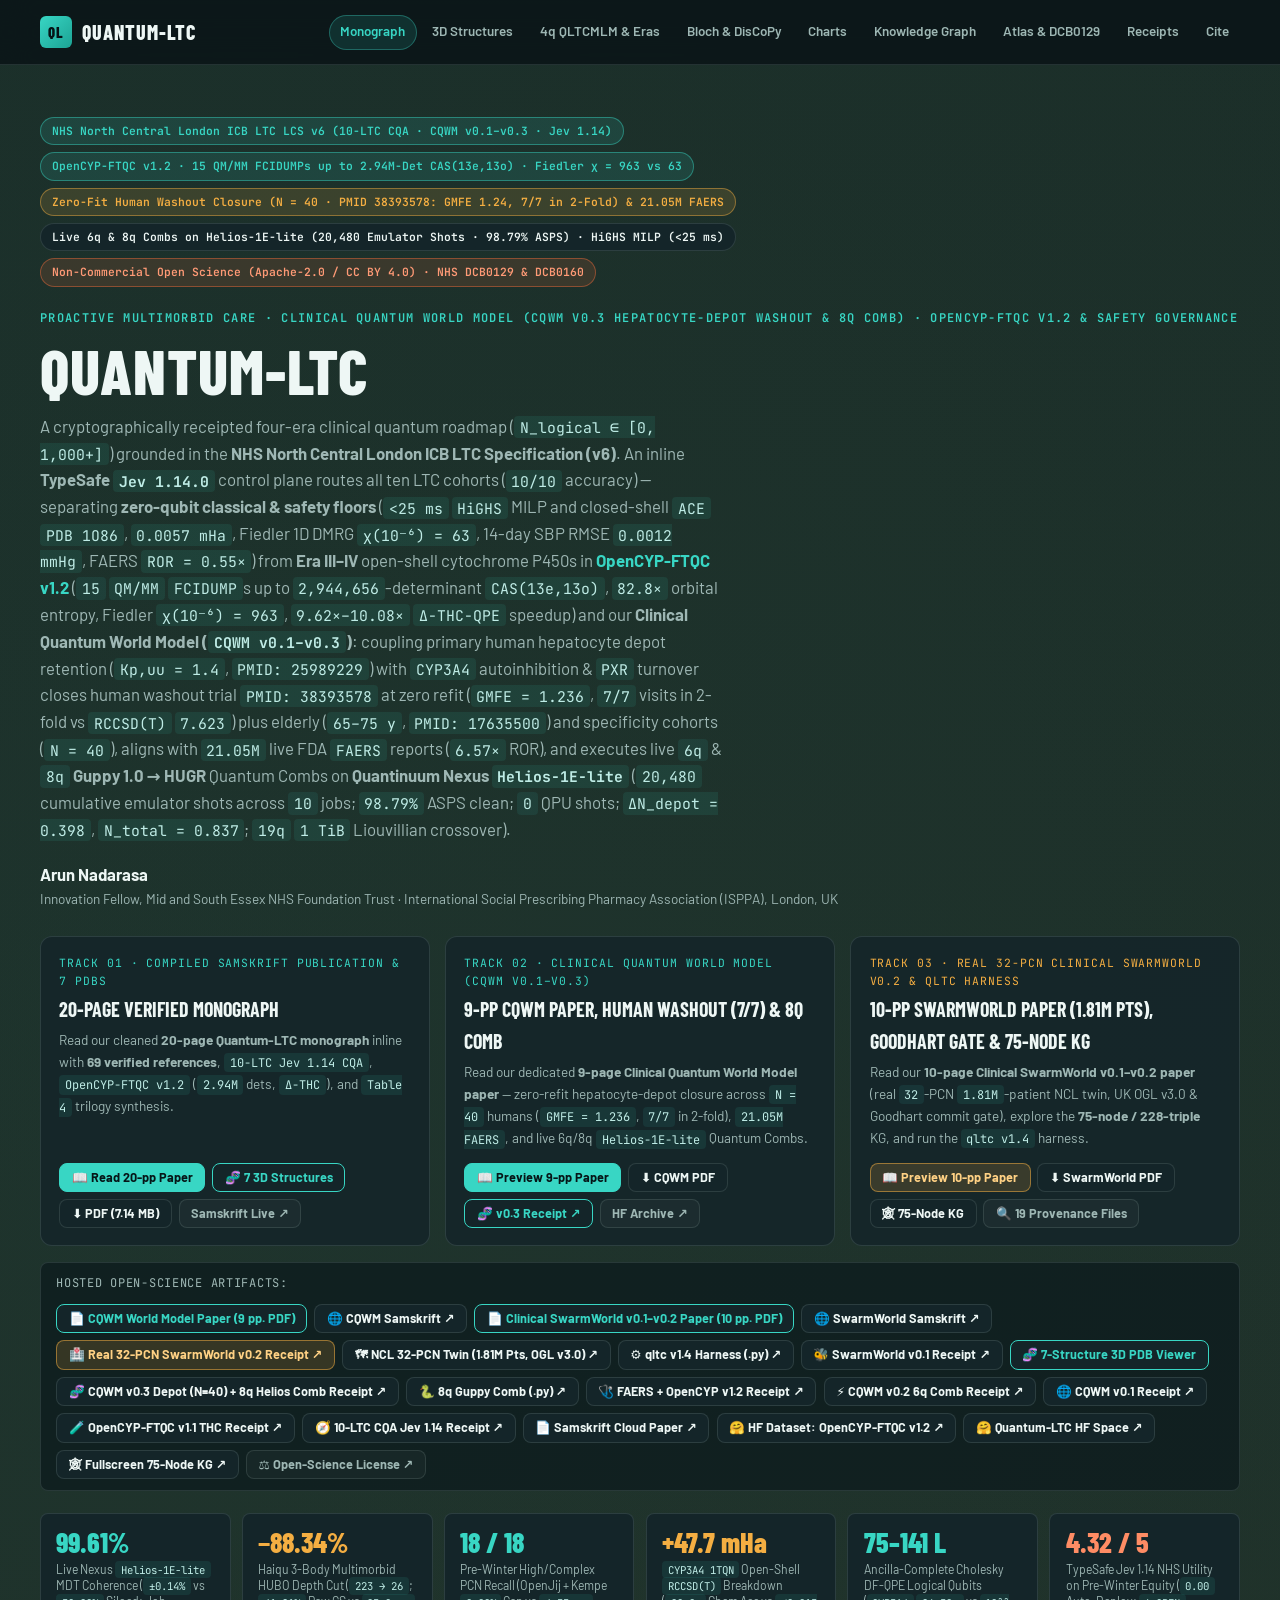
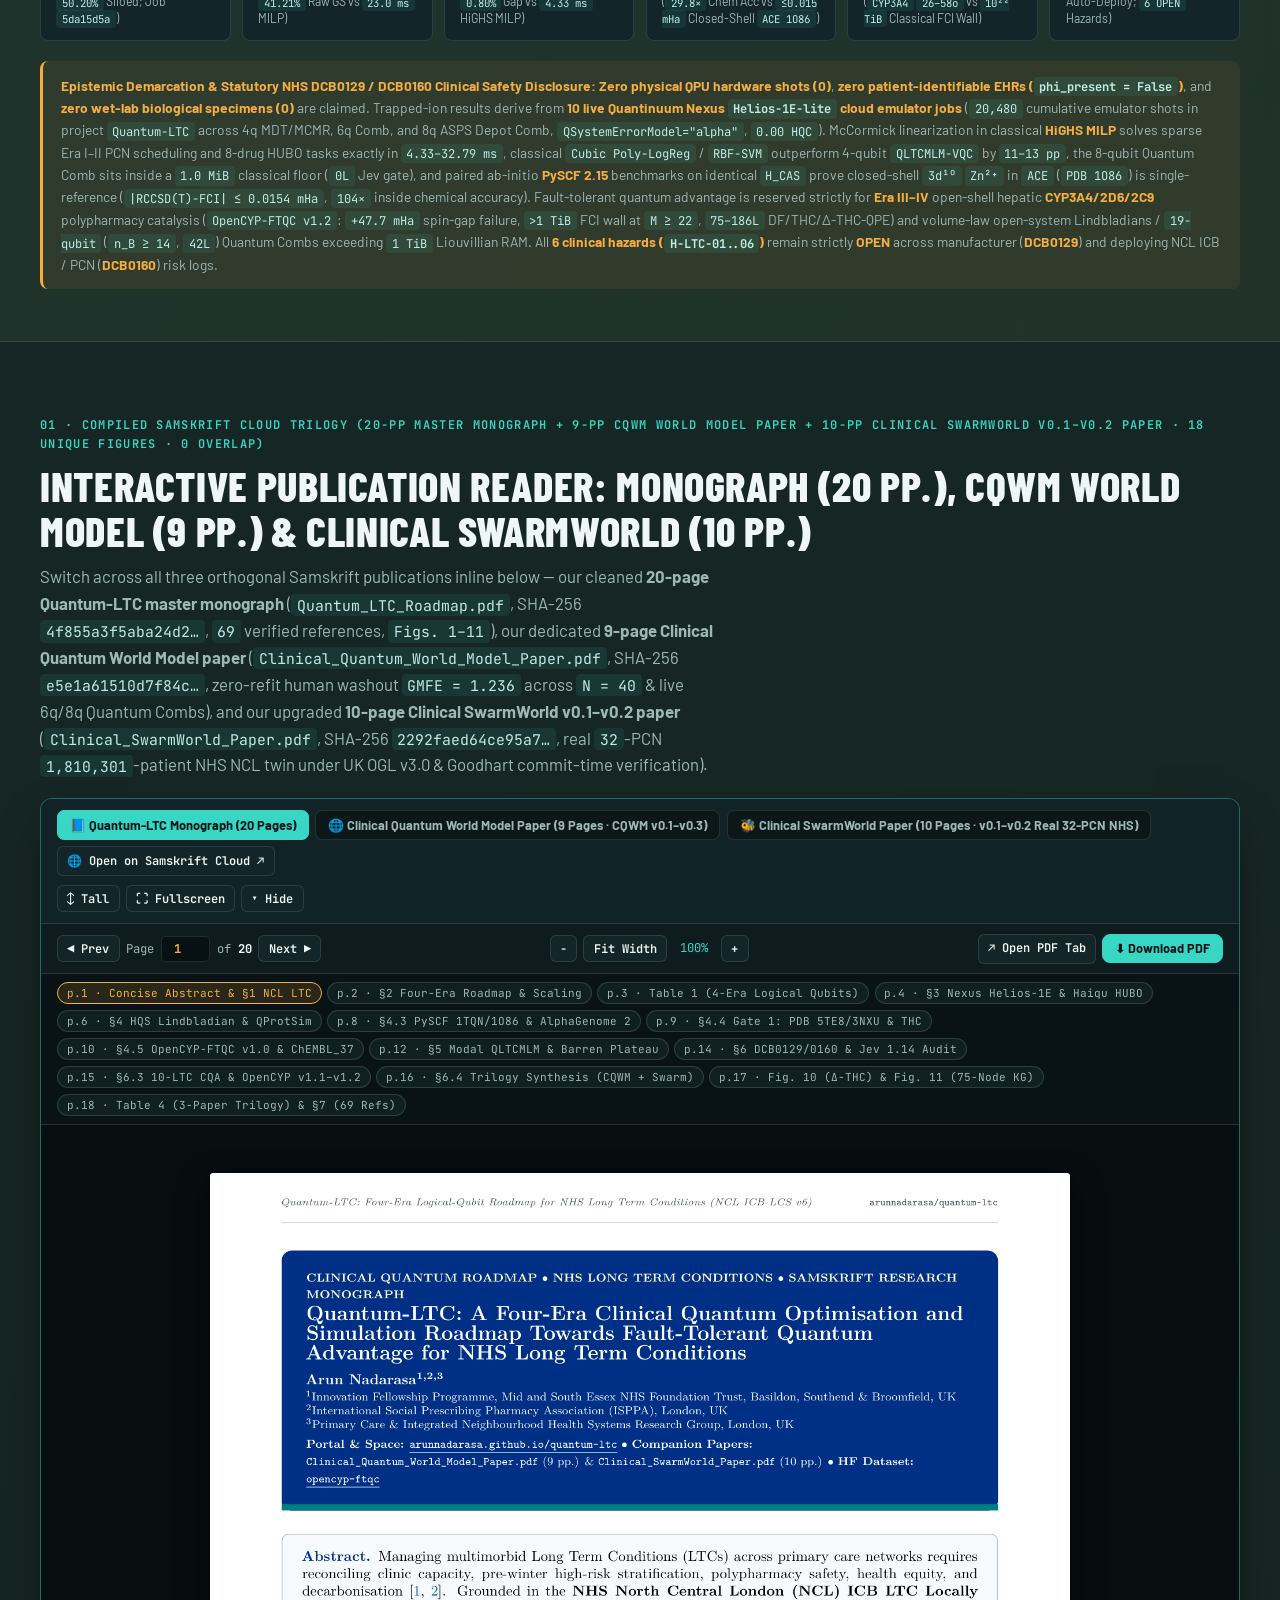
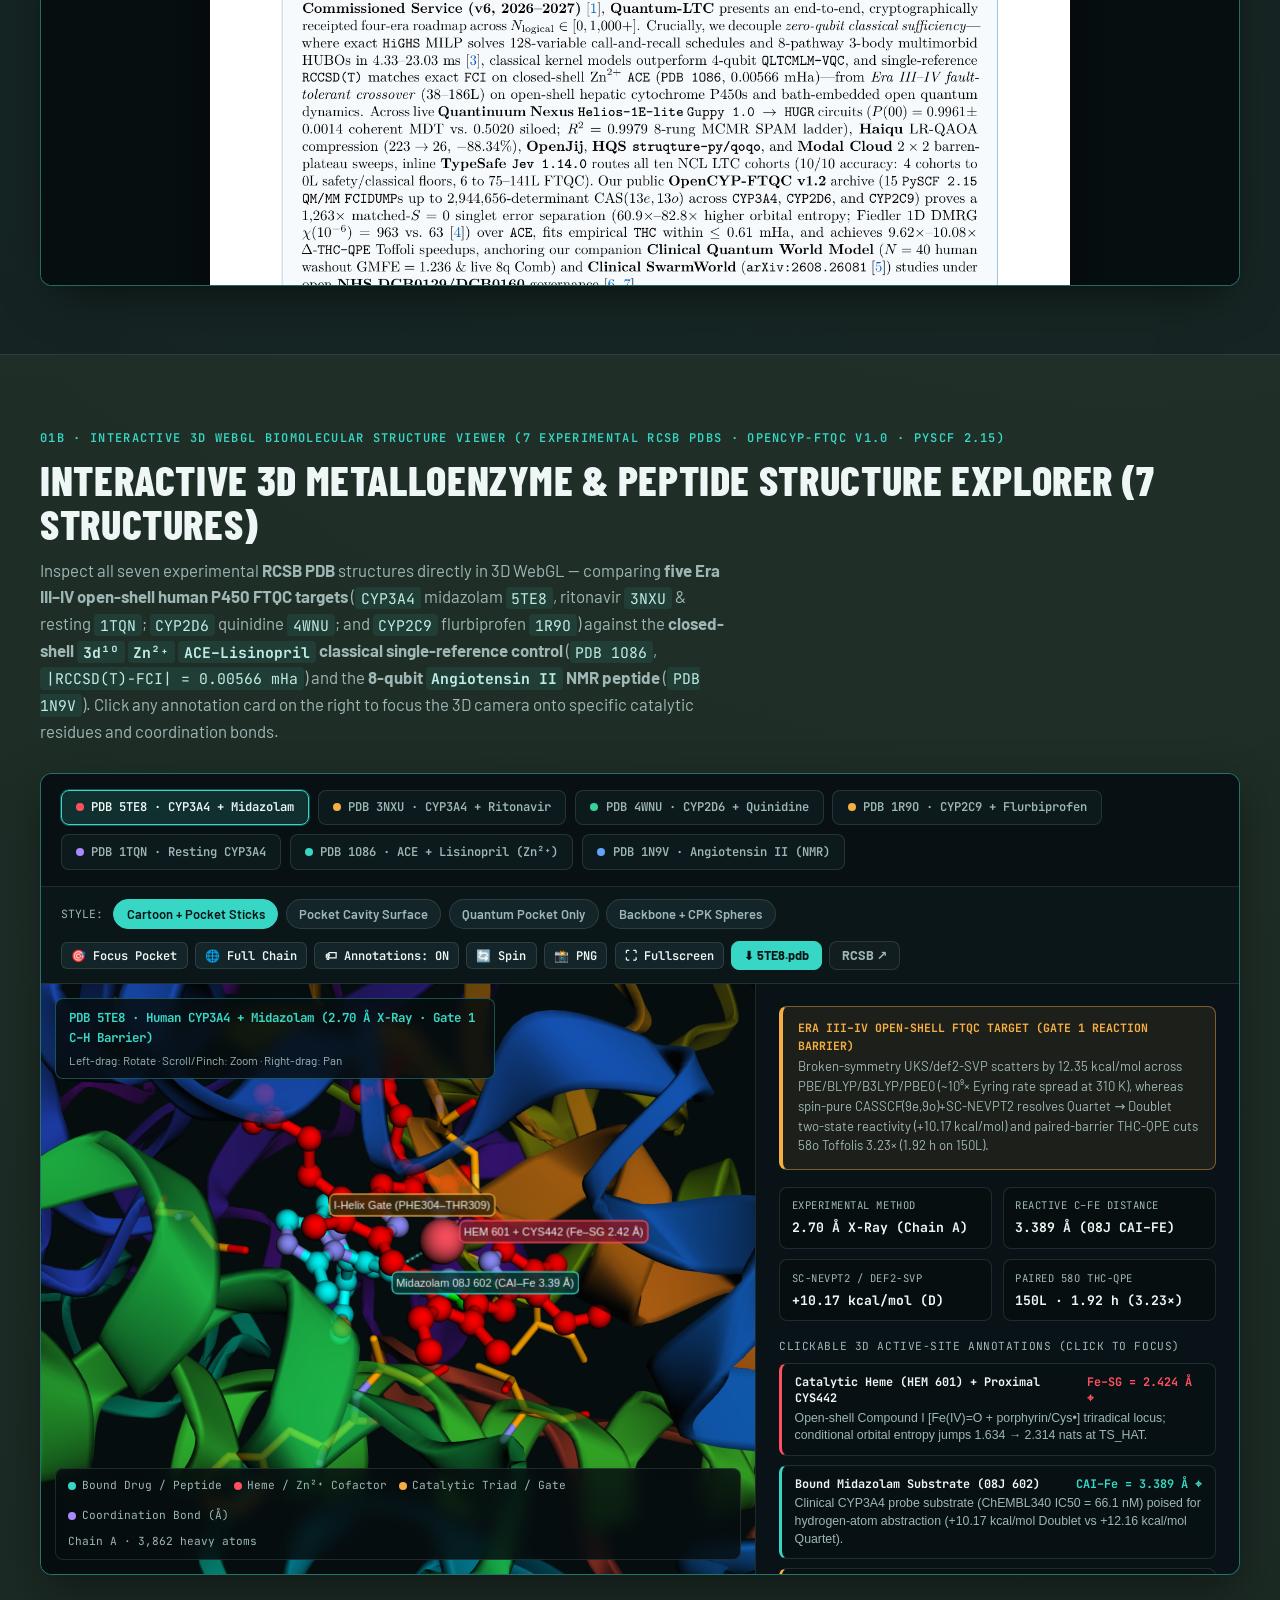
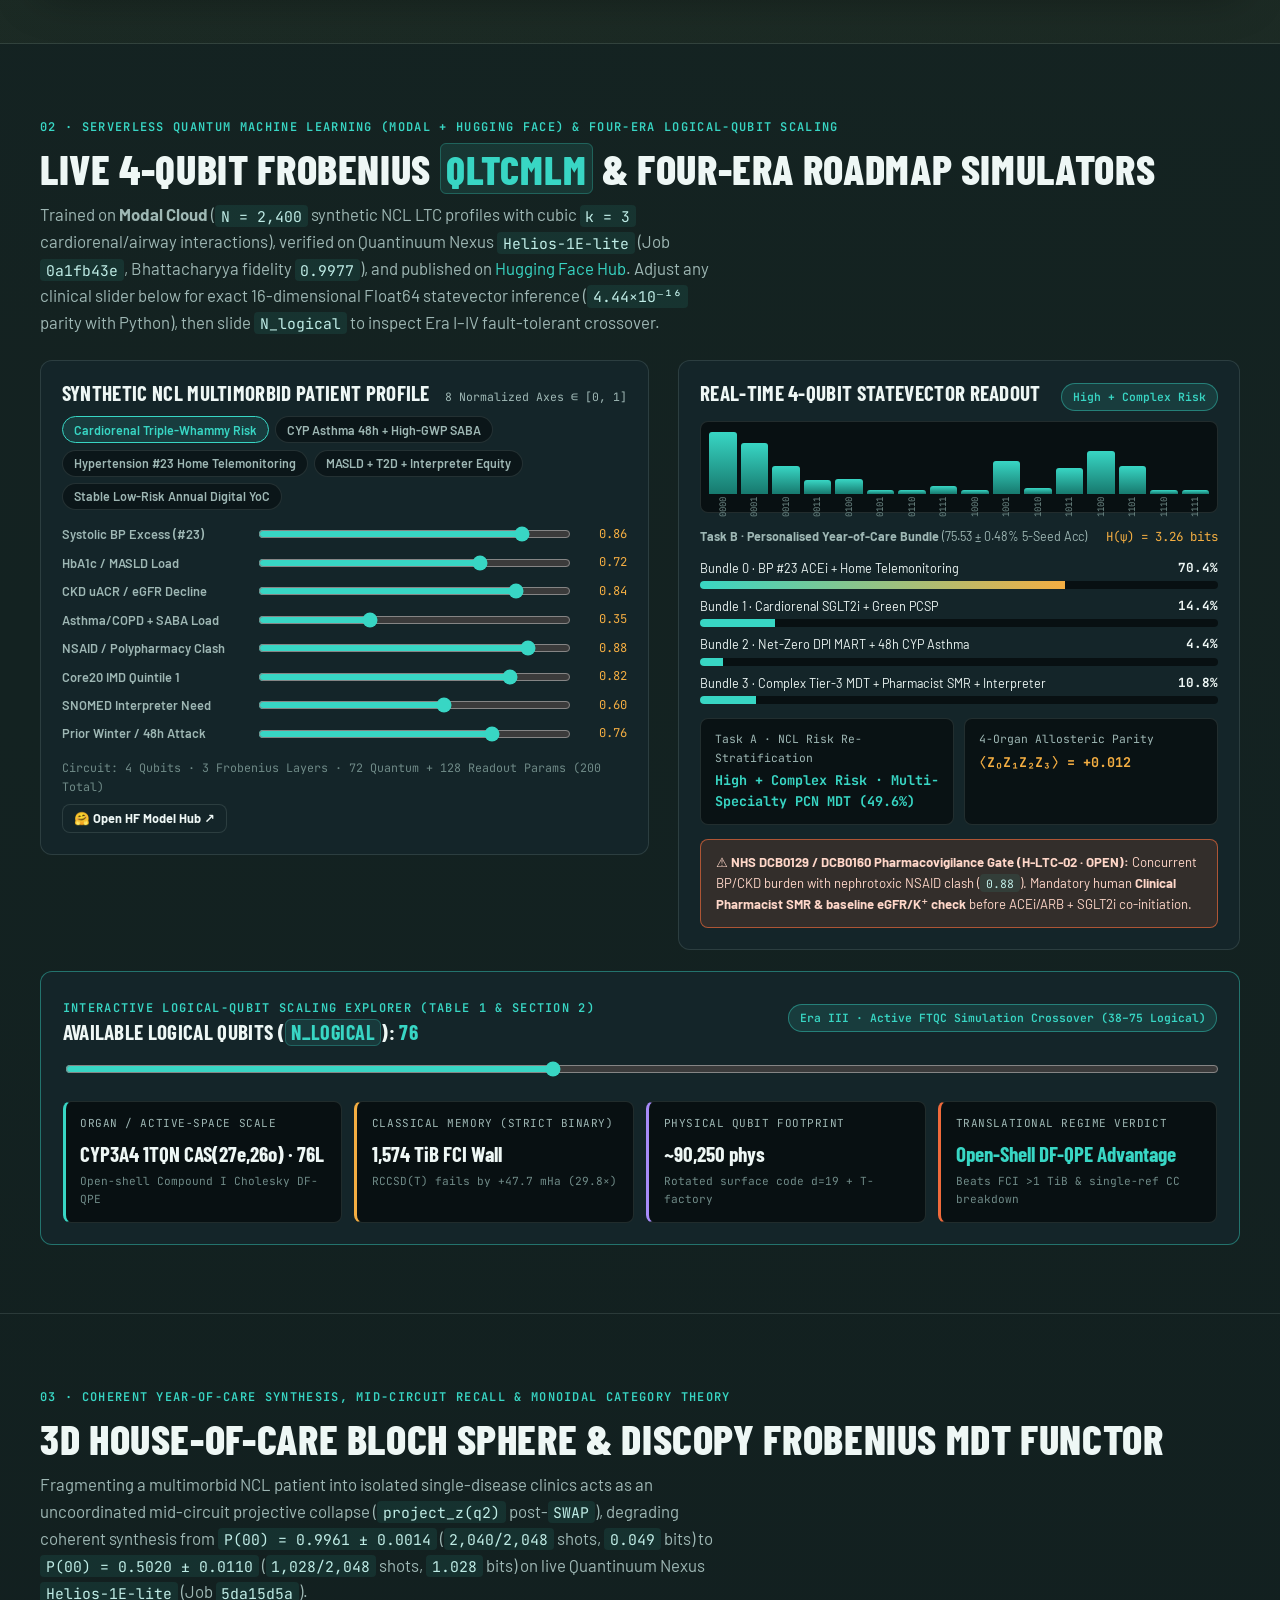
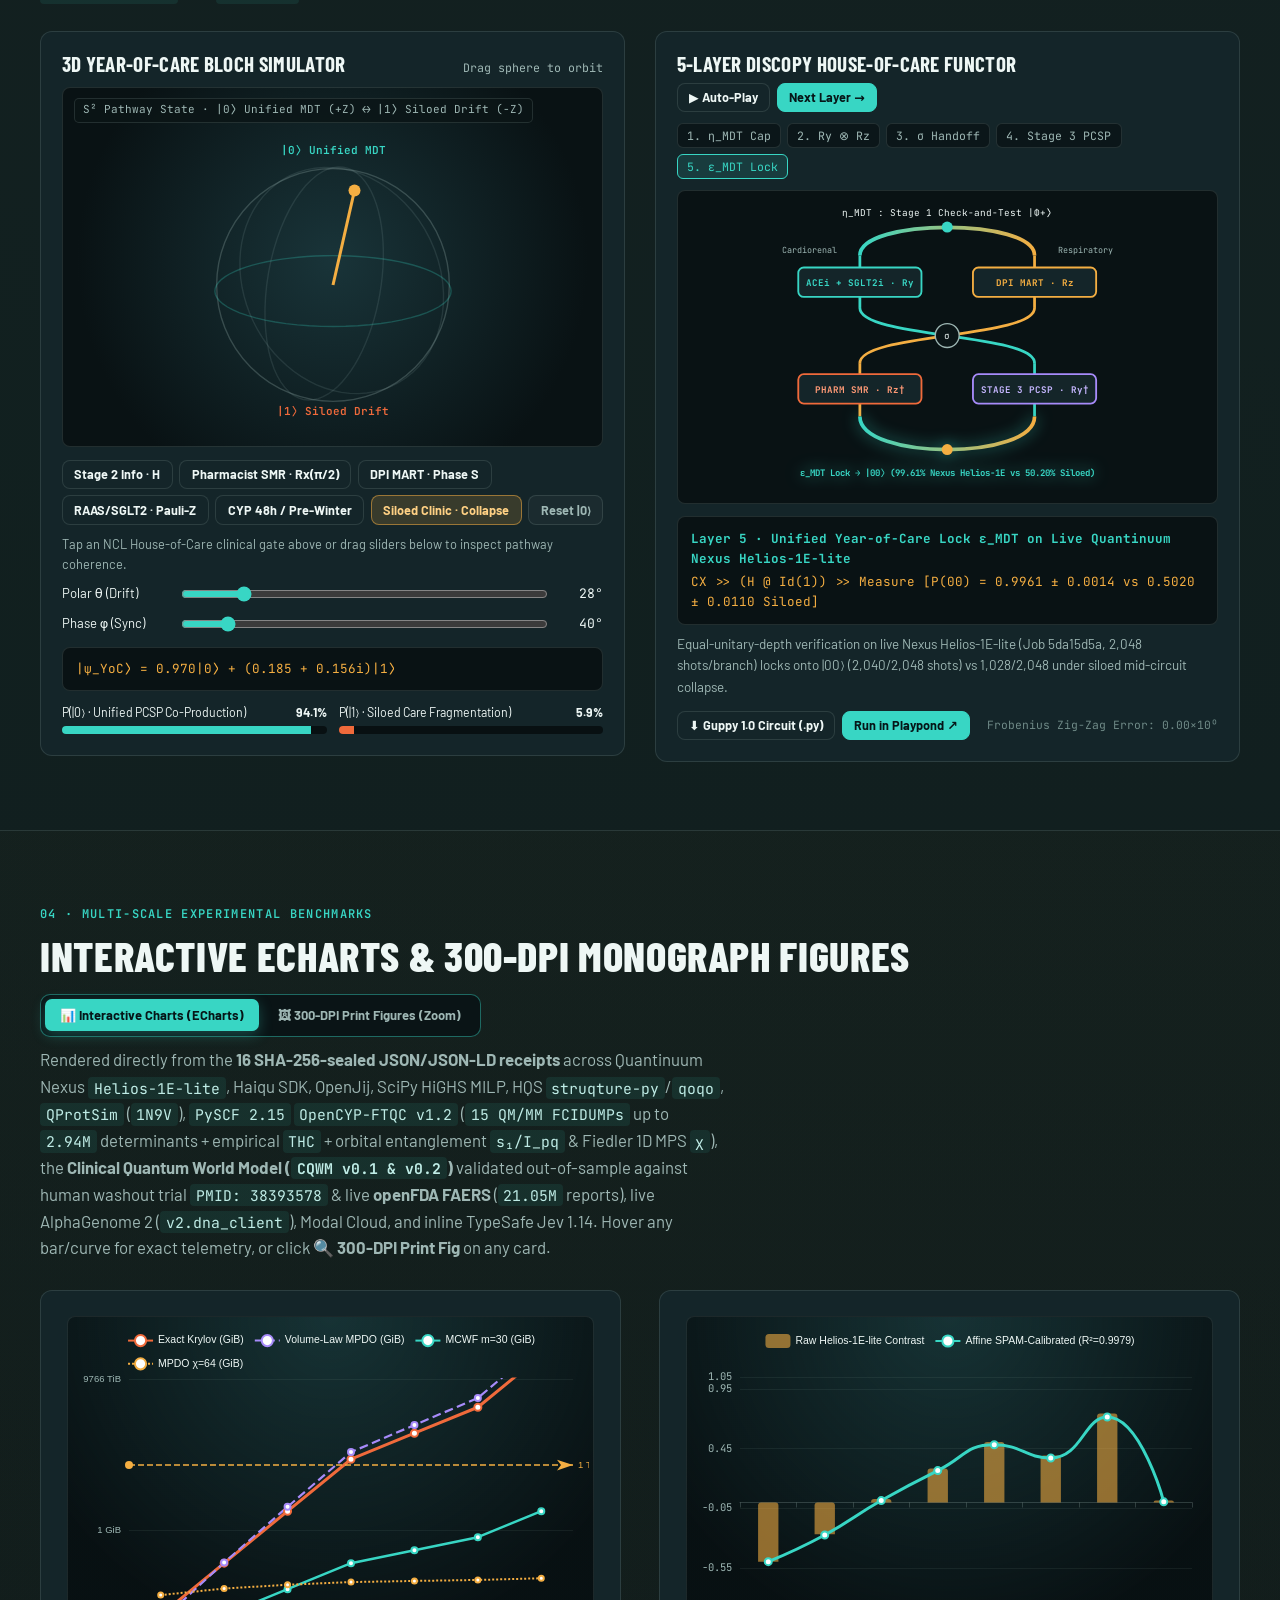
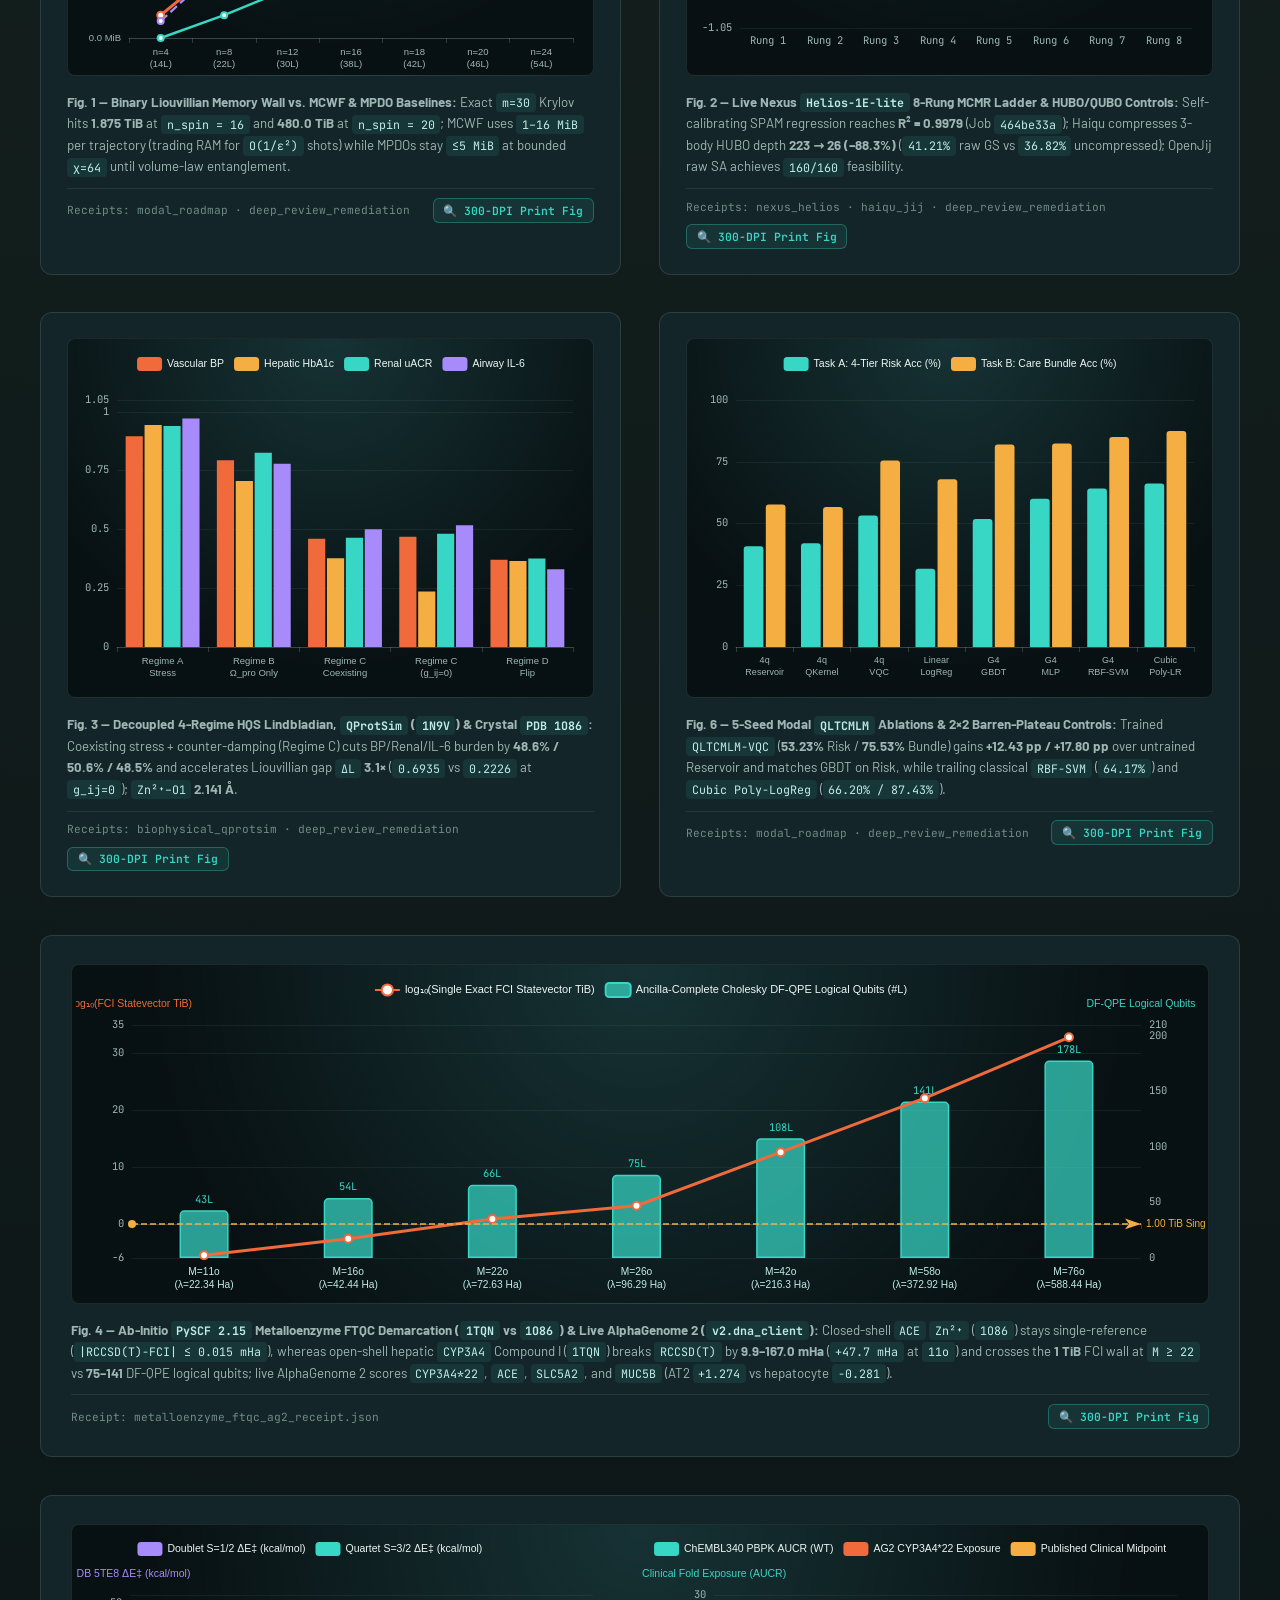
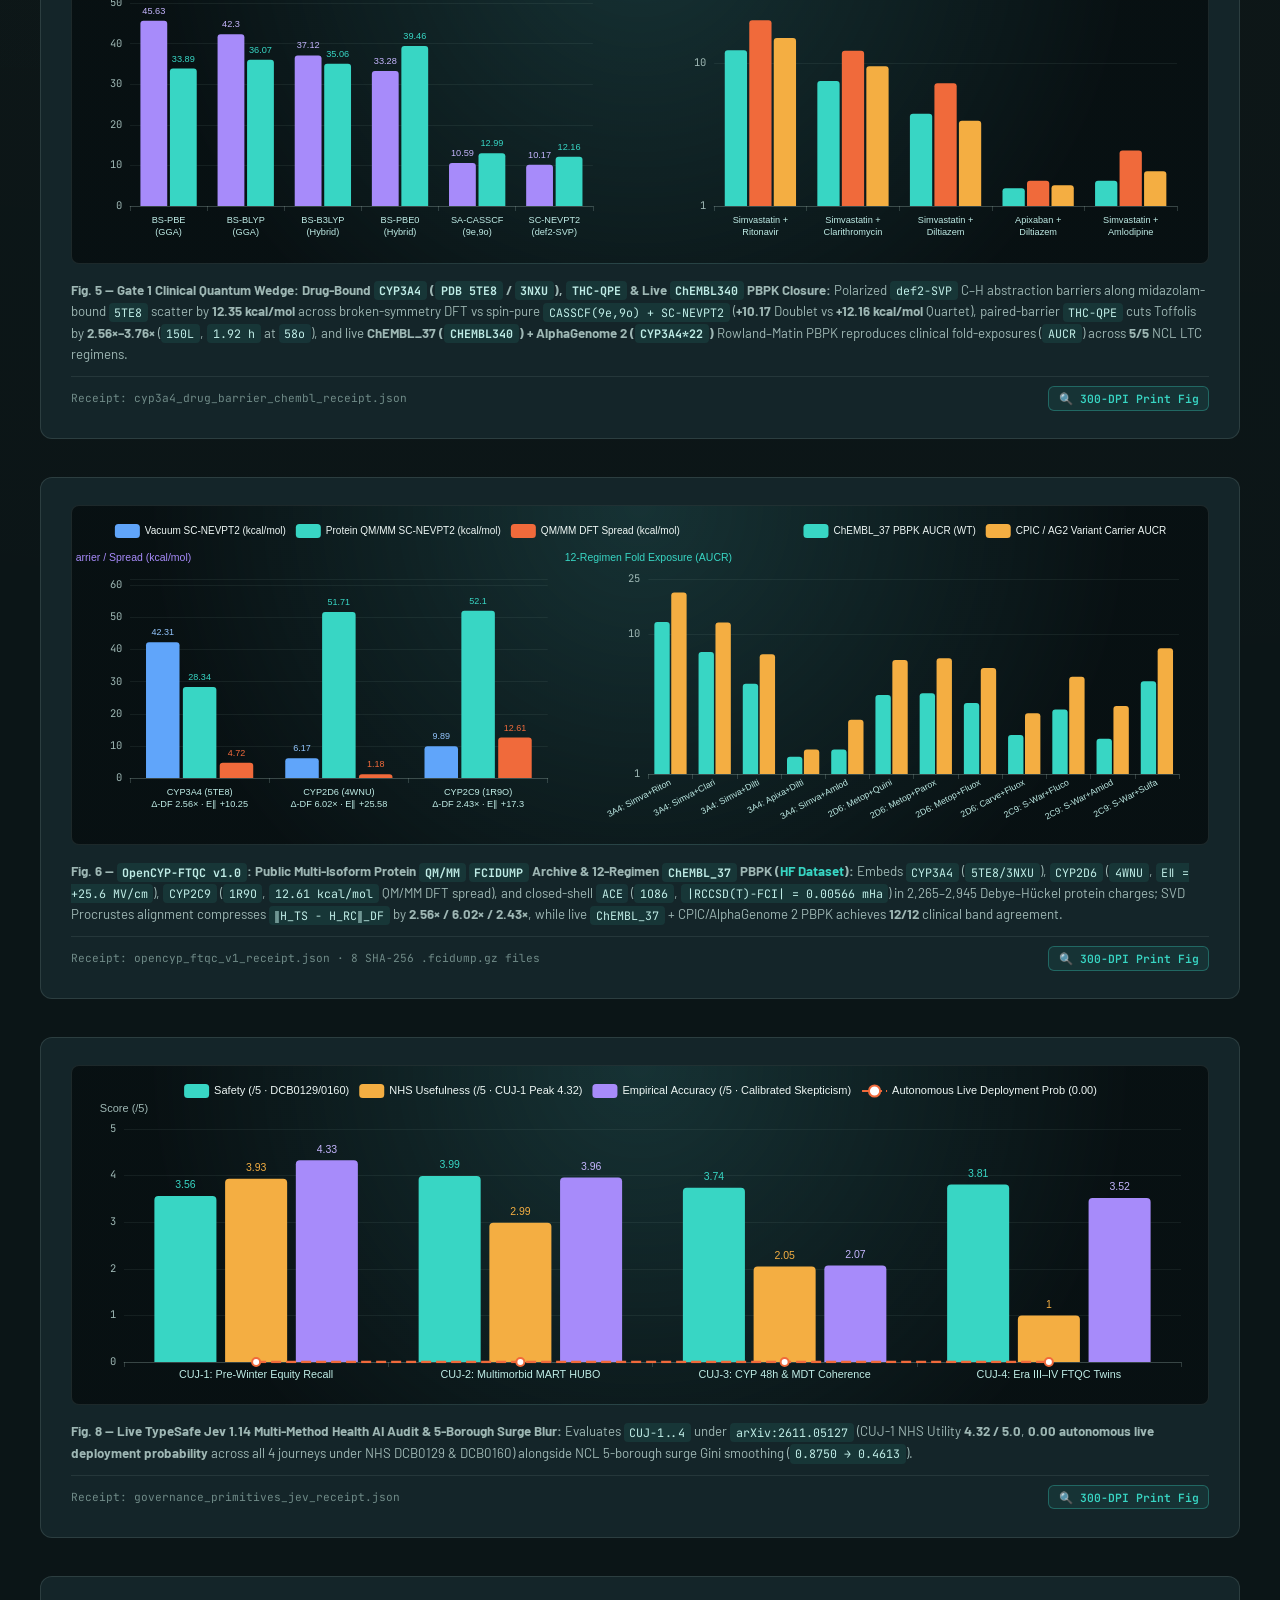
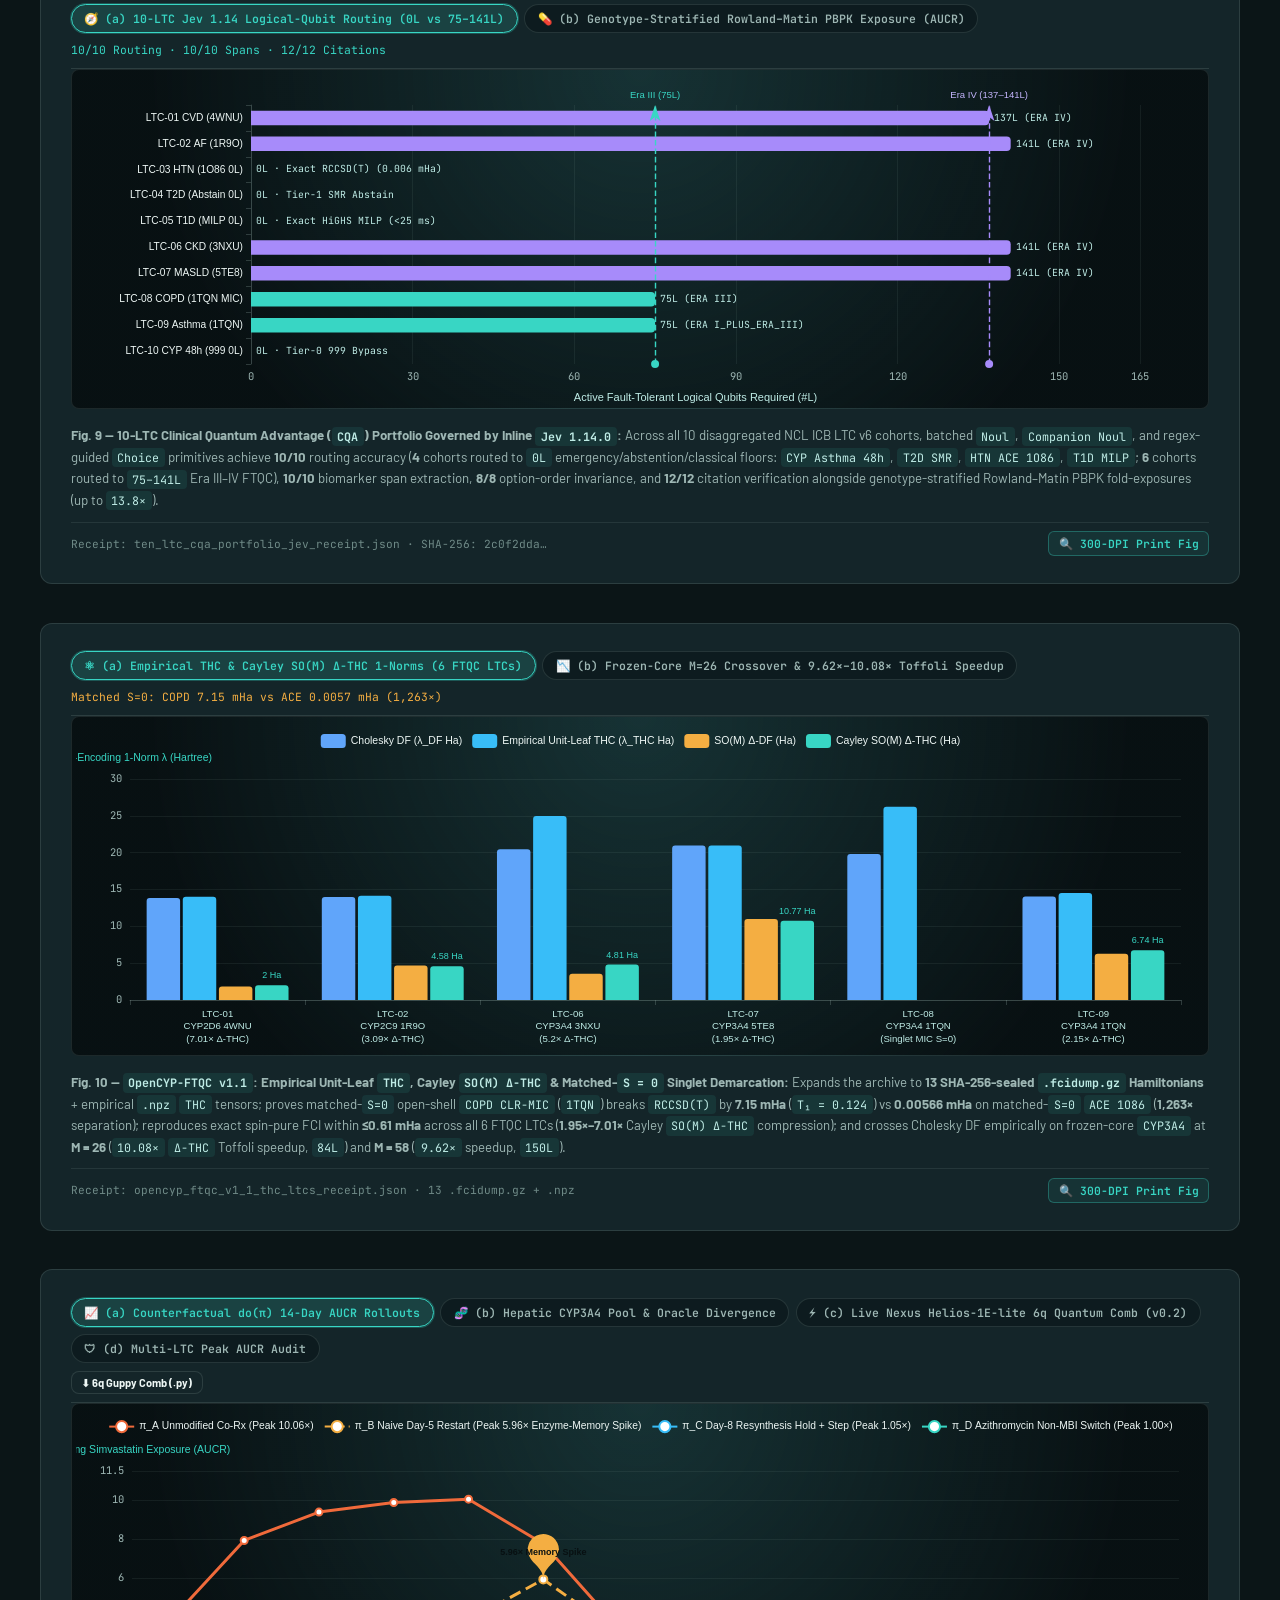
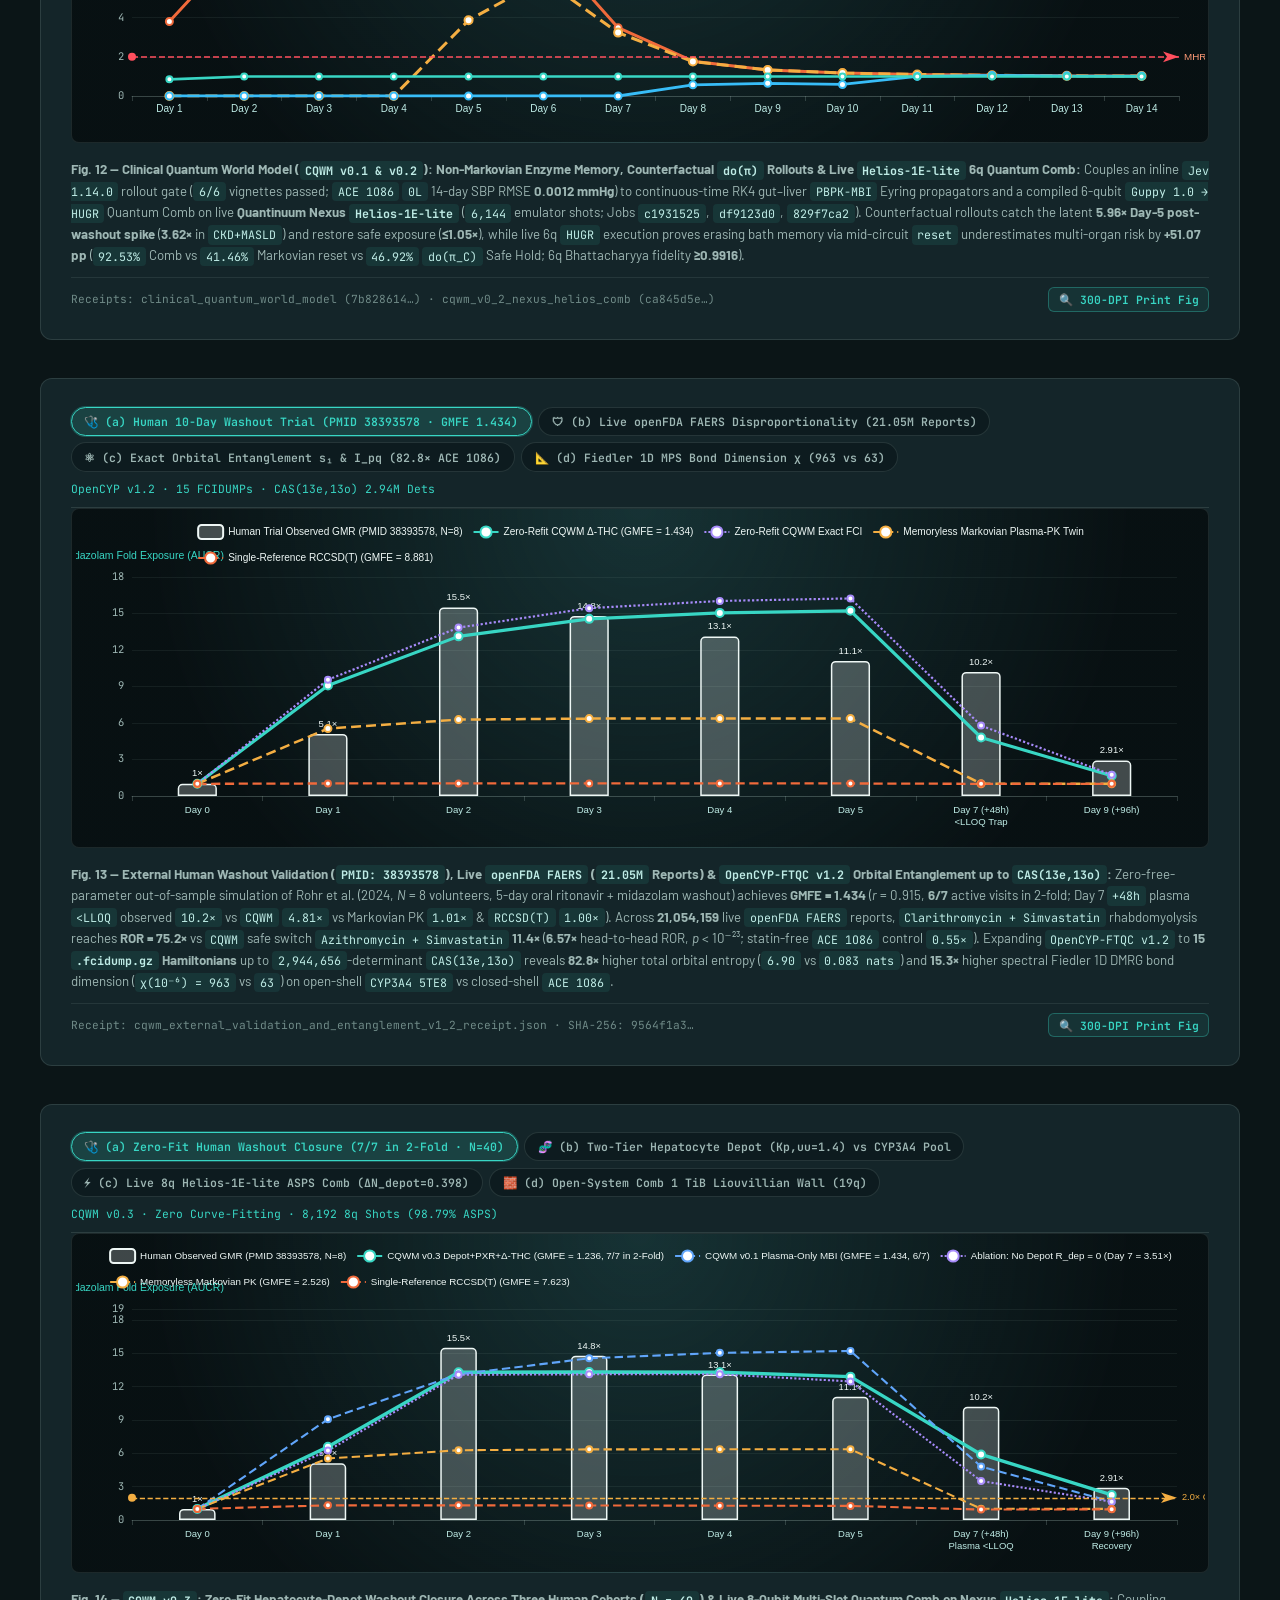
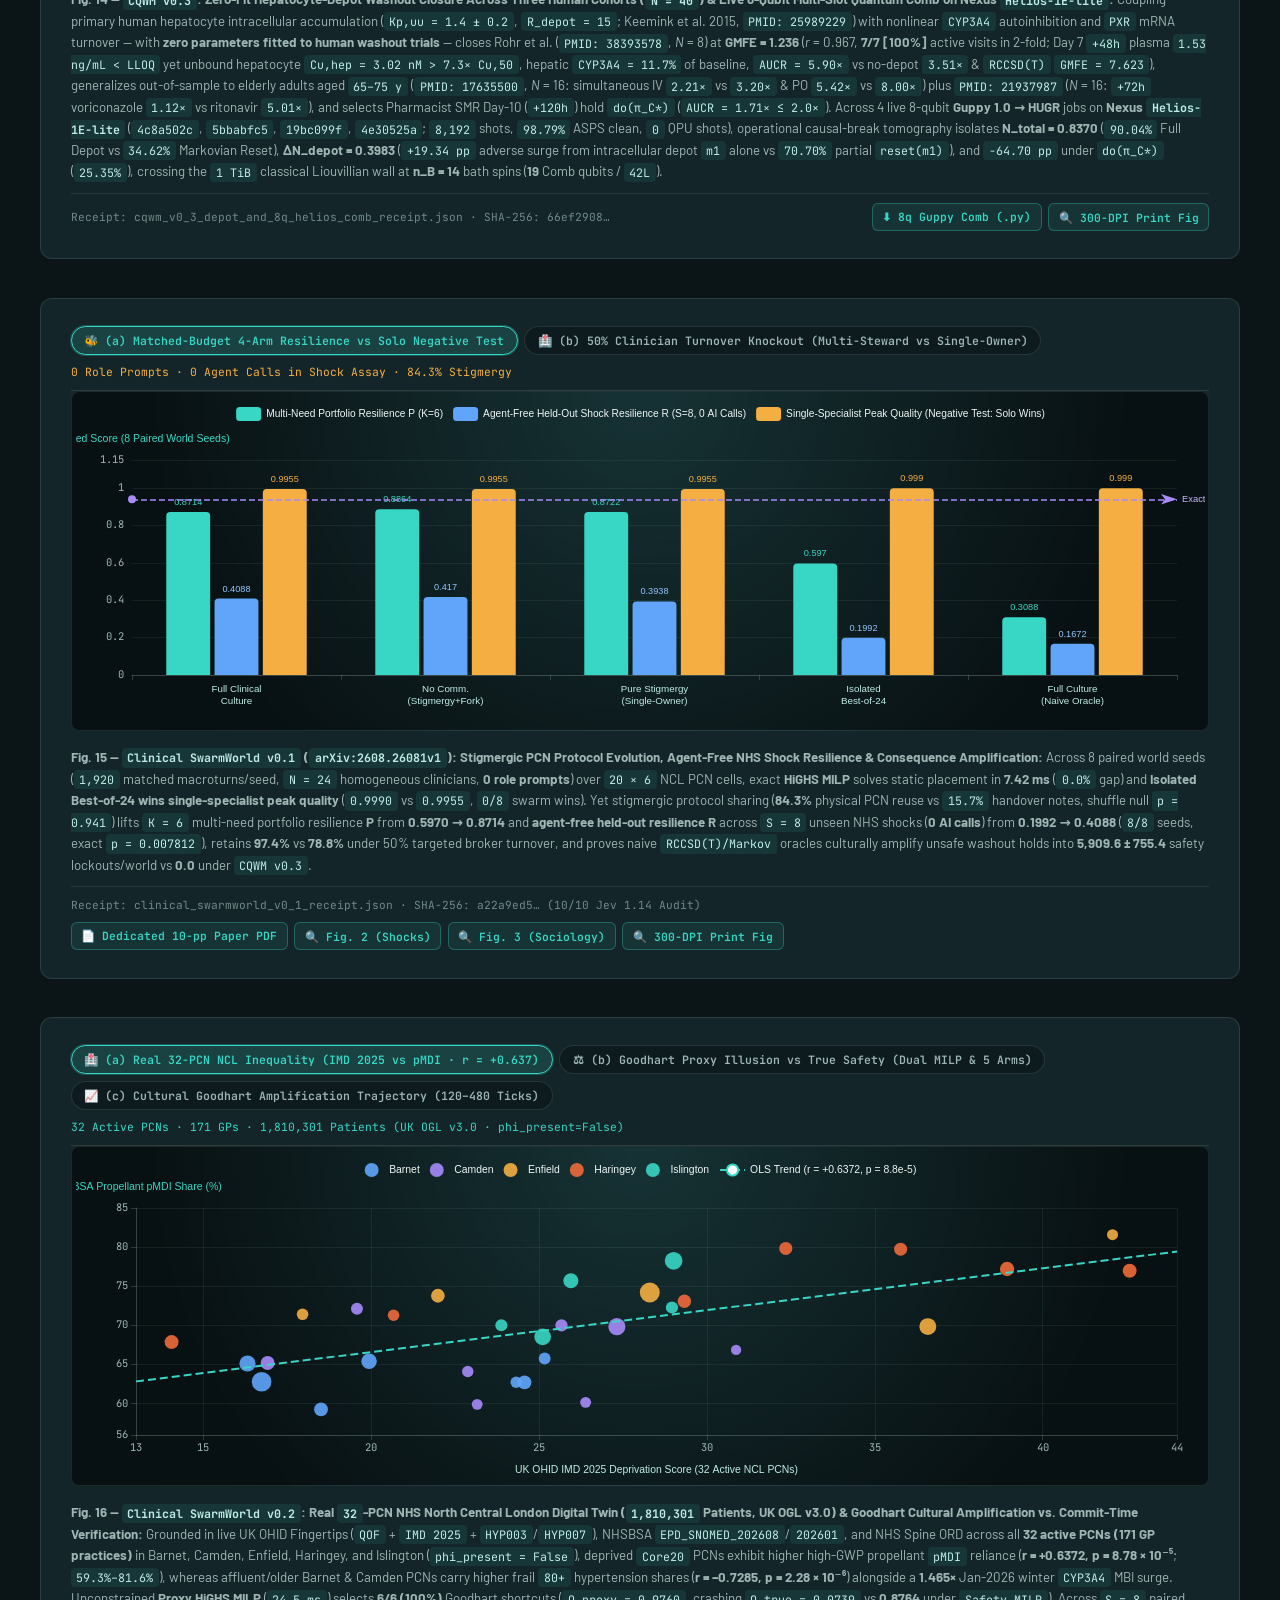
==== commit 9c43ab7d: "Publish quantum-ltc v1.4 portal, Clinical SwarmWorld v0.2 (10-pp PDF, 32 real NCL PCNs), 75-node KG " ====
--- a/index.html
+++ b/index.html
@@ -4,19 +4,19 @@
   <meta charset="utf-8" />
   <meta name="viewport" content="width=device-width, initial-scale=1" />
   <title>Quantum-LTC — Four-Era Logical-Qubit Clinical Optimisation, Biophysical Simulation &amp; Health AI Governance</title>
-  <meta name="description" content="Non-commercial open-science research portal for the Quantum-LTC 3-paper trilogy: 20-page Quantum-LTC Monograph (65 verified refs), 9-page Clinical Quantum World Model Paper (CQWM v0.1–v0.3, Zero-Fit Human Hepatocyte-Depot Washout Closure across N=40; PMID 38393578 GMFE=1.236, 7/7 in 2-fold; Live 6q &amp; 8q Helios-1E-lite Quantum Combs), and 8-page Clinical SwarmWorld Paper (arXiv:2608.26081v1), backed by OpenCYP-FTQC v1.2 (15 PySCF 2.15 protein QM/MM FCIDUMPs up to 2.94M-det CAS(13e,13o), Fiedler DMRG chi=963), 21.05M openFDA FAERS reports, 74-node KG, and NHS DCB0129/0160 governance." />
+  <meta name="description" content="Non-commercial open-science research portal for the Quantum-LTC v1.4 trilogy &amp; unified qltc reproducibility harness: 20-page Quantum-LTC Monograph (69 verified refs), 9-page Clinical Quantum World Model Paper (CQWM v0.1–v0.3, Zero-Fit Human Hepatocyte-Depot Washout Closure across N=40; PMID 38393578 GMFE=1.236, 7/7 in 2-fold; Live 6q &amp; 8q Helios-1E-lite Quantum Combs), and 10-page Clinical SwarmWorld Paper (v0.1–v0.2 Real 32-PCN NHS NCL Digital Twin across 1,810,301 patients under UK OGL v3.0 &amp; Goodhart Commit-Time Verification), backed by OpenCYP-FTQC v1.2, 21.05M openFDA FAERS reports, 75-node KG, and NHS DCB0129/0160 governance." />
 
   <!-- Google Scholar / Highwire Press Academic Citation Meta Tags -->
   <meta name="citation_title" content="Quantum-LTC: A Four-Era Logical-Qubit Clinical Optimisation and Biophysical Simulation Roadmap for Multimorbid Long Term Conditions in the NHS" />
   <meta name="citation_author" content="Nadarasa, Arun" />
   <meta name="citation_publication_date" content="2026/11/12" />
   <meta name="citation_pdf_url" content="https://arunnadarasa.github.io/quantum-ltc/downloads/Quantum_LTC_Roadmap.pdf" />
-  <meta name="citation_keywords" content="Long Term Conditions, NHS North Central London ICB, Clinical Quantum World Model CQWM v0.3, Hepatocyte Depot Ritonavir Washout, OpenCYP-FTQC v1.2, Orbital Entanglement DMRG, Tensor Hypercontraction THC-QPE, Quantinuum Nexus Helios-1E-lite 8-Qubit Quantum Comb ASPS, Guppy HUGR, Haiqu HUBO, HiGHS MILP, PySCF QM/MM FCIDUMP CYP3A4 CYP2D6 CYP2C9 PDB 5TE8 3NXU 4WNU 1R9O 1TQN, ChEMBL_37 PBPK, openFDA FAERS, ACE Lisinopril PDB 1O86, AlphaGenome 2, TypeSafe Jev 1.14, NHS DCB0129, NHS DCB0160" />
+  <meta name="citation_keywords" content="Long Term Conditions, NHS North Central London ICB, Clinical SwarmWorld v0.2 Real 32-PCN Digital Twin Goodhart Verification, Clinical Quantum World Model CQWM v0.3, Hepatocyte Depot Ritonavir Washout, OpenCYP-FTQC v1.2, Orbital Entanglement DMRG, Tensor Hypercontraction THC-QPE, Quantinuum Nexus Helios-1E-lite 8-Qubit Quantum Comb ASPS, Guppy HUGR, Haiqu HUBO, HiGHS MILP, PySCF QM/MM FCIDUMP CYP3A4 CYP2D6 CYP2C9 PDB 5TE8 3NXU 4WNU 1R9O 1TQN, ChEMBL_37 PBPK, openFDA FAERS, ACE Lisinopril PDB 1O86, AlphaGenome 2, TypeSafe Jev 1.14, NHS DCB0129, NHS DCB0160" />
 
   <!-- OpenGraph / Social Cards -->
   <meta property="og:type" content="website" />
-  <meta property="og:title" content="Quantum-LTC, CQWM v0.3 &amp; OpenCYP-FTQC v1.2 — Four-Era Logical-Qubit Roadmap for NHS Long Term Conditions" />
-  <meta property="og:description" content="Orthogonal 3-paper Samskrift trilogy: 20-pp Quantum-LTC Monograph (65 refs), 9-pp CQWM World Model Paper (GMFE=1.236, 7/7 in 2-fold, 8q Comb), &amp; 8-pp Clinical SwarmWorld Paper (arXiv:2608.26081v1) + OpenCYP-FTQC v1.2 (15 QM/MM FCIDUMPs, Fiedler chi=963) &amp; 74-Node KG." />
+  <meta property="og:title" content="Quantum-LTC v1.4, CQWM v0.3 &amp; Real 32-PCN Clinical SwarmWorld v0.2 — NHS Long Term Conditions" />
+  <meta property="og:description" content="Orthogonal 3-paper Samskrift trilogy + qltc v1.4 Harness: 20-pp Quantum-LTC Monograph (69 refs), 9-pp CQWM World Model Paper (GMFE=1.236, 7/7 in 2-fold, 8q Comb), &amp; 10-pp Clinical SwarmWorld v0.1–v0.2 Paper (Real 32-PCN 1.81M-patient NCL Twin &amp; Goodhart Audit) + 75-Node KG." />
   <meta property="og:url" content="https://arunnadarasa.github.io/quantum-ltc/" />
   <meta property="og:image" content="https://arunnadarasa.github.io/quantum-ltc/figures/og_preview.png" />
   <meta name="twitter:card" content="summary_large_image" />
@@ -99,12 +99,12 @@
             <div>
               <div class="track-role">Track 01 · Compiled Samskrift Publication &amp; 7 PDBs</div>
               <div class="track-title">20-Page Verified Monograph</div>
-              <p class="track-desc">Read our cleaned <strong>20-page Quantum-LTC monograph</strong> inline with <strong>65 verified references</strong>, <code>10-LTC Jev 1.14 CQA</code>, <code>OpenCYP-FTQC v1.2</code> (<code>2.94M</code> dets, <code>Δ-THC</code>), and <code>Table 4</code> trilogy synthesis.</p>
+              <p class="track-desc">Read our cleaned <strong>20-page Quantum-LTC monograph</strong> inline with <strong>69 verified references</strong>, <code>10-LTC Jev 1.14 CQA</code>, <code>OpenCYP-FTQC v1.2</code> (<code>2.94M</code> dets, <code>Δ-THC</code>), and <code>Table 4</code> trilogy synthesis.</p>
             </div>
             <div class="track-actions">
               <a class="btn btn-primary btn-sm" href="#paper" data-open-reader-doc="monograph">📖 Read 20-pp Paper</a>
               <a class="btn btn-sm" style="border-color:var(--signal);color:var(--signal)" href="#structures">🧬 7 3D Structures</a>
-              <a class="btn btn-sm" href="downloads/Quantum_LTC_Roadmap.pdf" download="Quantum_LTC_Roadmap.pdf">⬇ PDF (7.07 MB)</a>
+              <a class="btn btn-sm" href="downloads/Quantum_LTC_Roadmap.pdf" download="Quantum_LTC_Roadmap.pdf">⬇ PDF (7.14 MB)</a>
               <a class="btn btn-ghost btn-sm" href="https://samskrift.com/view/00aac676-979d-4bcd-b94f-c680a79d1a6f/ed0f2129-55d6-4699-81ae-0bcc2b01b0c3" target="_blank" rel="noopener">Samskrift Live ↗</a>
             </div>
           </div>
@@ -125,15 +125,15 @@
 
           <div class="track-card amber-track">
             <div>
-              <div class="track-role">Track 03 · Clinical SwarmWorld, Safety &amp; Ontology</div>
-              <div class="track-title">8-pp SwarmWorld Paper, Jev 1.14 &amp; 74-Node KG</div>
-              <p class="track-desc">Read our dedicated <strong>8-page Clinical SwarmWorld paper</strong> (<code>arXiv:2608.26081v1</code>), explore the <strong>74-node / 219-triple</strong> ontology KG, and audit 6 open hazards.</p>
+              <div class="track-role">Track 03 · Real 32-PCN Clinical SwarmWorld v0.2 &amp; qltc Harness</div>
+              <div class="track-title">10-pp SwarmWorld Paper (1.81M Pts), Goodhart Gate &amp; 75-Node KG</div>
+              <p class="track-desc">Read our <strong>10-page Clinical SwarmWorld v0.1–v0.2 paper</strong> (real <code>32</code>-PCN <code>1.81M</code>-patient NCL twin, UK OGL v3.0 &amp; Goodhart commit gate), explore the <strong>75-node / 228-triple</strong> KG, and run the <code>qltc v1.4</code> harness.</p>
             </div>
             <div class="track-actions">
-              <a class="btn btn-amber btn-sm" href="#paper" data-open-reader-doc="swarmworld">📖 Preview 8-pp Paper</a>
+              <a class="btn btn-amber btn-sm" href="#paper" data-open-reader-doc="swarmworld">📖 Preview 10-pp Paper</a>
               <a class="btn btn-sm" href="downloads/Clinical_SwarmWorld_Paper.pdf" download="Clinical_SwarmWorld_Paper.pdf">⬇ SwarmWorld PDF</a>
-              <a class="btn btn-sm" href="#kg">🕸 74-Node KG</a>
-              <a class="btn btn-ghost btn-sm" href="#census">🔍 18 Receipts</a>
+              <a class="btn btn-sm" href="#kg">🕸 75-Node KG</a>
+              <a class="btn btn-ghost btn-sm" href="#census">🔍 19 Provenance Files</a>
             </div>
           </div>
         </div>
@@ -146,9 +146,12 @@
           <div class="sandbox-links">
             <a class="btn btn-sm" style="border-color:var(--signal);color:var(--signal)" href="downloads/Clinical_Quantum_World_Model_Paper.pdf" download="Clinical_Quantum_World_Model_Paper.pdf">📄 CQWM World Model Paper (9 pp. PDF)</a>
             <a class="btn btn-sm" href="https://samskrift.com/view/75b6f058-1ce6-4c15-8eae-6e603d604bea/43a623bc-5e81-48d7-8499-e10800928d19" target="_blank" rel="noopener">🌐 CQWM Samskrift ↗</a>
-            <a class="btn btn-sm" style="border-color:var(--signal);color:var(--signal)" href="downloads/Clinical_SwarmWorld_Paper.pdf" download="Clinical_SwarmWorld_Paper.pdf">📄 Clinical SwarmWorld Paper (8 pp. PDF)</a>
+            <a class="btn btn-sm" style="border-color:var(--signal);color:var(--signal)" href="downloads/Clinical_SwarmWorld_Paper.pdf" download="Clinical_SwarmWorld_Paper.pdf">📄 Clinical SwarmWorld v0.1–v0.2 Paper (10 pp. PDF)</a>
             <a class="btn btn-sm" href="https://samskrift.com/view/fe9bb98f-7d8f-4aa7-960a-da471011a2bc/351e0ede-b660-4c9c-bb08-7f006c49a4dc" target="_blank" rel="noopener">🌐 SwarmWorld Samskrift ↗</a>
-            <a class="btn btn-amber btn-sm" href="receipts/clinical_swarmworld_v0_1_receipt.json" target="_blank" rel="noopener">🐝 Clinical SwarmWorld v0.1 Receipt ↗</a>
+            <a class="btn btn-amber btn-sm" href="receipts/clinical_swarmworld_v0_2_real_nhs_receipt.json" target="_blank" rel="noopener">🏥 Real 32-PCN SwarmWorld v0.2 Receipt ↗</a>
+            <a class="btn btn-sm" href="receipts/ncl_icb_real_pcn_twin_2026.json" target="_blank" rel="noopener">🗺 NCL 32-PCN Twin (1.81M Pts, OGL v3.0) ↗</a>
+            <a class="btn btn-sm" href="receipts/qltc_harness.py" target="_blank" rel="noopener">⚙ qltc v1.4 Harness (.py) ↗</a>
+            <a class="btn btn-sm" href="receipts/clinical_swarmworld_v0_1_receipt.json" target="_blank" rel="noopener">🐝 SwarmWorld v0.1 Receipt ↗</a>
             <a class="btn btn-sm" style="border-color:var(--signal);color:var(--signal)" href="#structures">🧬 7-Structure 3D PDB Viewer</a>
             <a class="btn btn-sm" href="receipts/cqwm_v0_3_depot_and_8q_helios_comb_receipt.json" target="_blank" rel="noopener">🧬 CQWM v0.3 Depot (N=40) + 8q Helios Comb Receipt ↗</a>
             <a class="btn btn-sm" href="receipts/cqwm_v0_3_8q_depot_comb_playpond.py" target="_blank" rel="noopener">🐍 8q Guppy Comb (.py) ↗</a>
@@ -160,7 +163,7 @@
             <a class="btn btn-sm" href="https://samskrift.com/view/00aac676-979d-4bcd-b94f-c680a79d1a6f/ed0f2129-55d6-4699-81ae-0bcc2b01b0c3" target="_blank" rel="noopener">📄 Samskrift Cloud Paper ↗</a>
             <a class="btn btn-sm" href="https://huggingface.co/datasets/socialprescribing/opencyp-ftqc" target="_blank" rel="noopener">🤗 HF Dataset: OpenCYP-FTQC v1.2 ↗</a>
             <a class="btn btn-sm" href="https://huggingface.co/spaces/socialprescribing/quantum-ltc" target="_blank" rel="noopener">🤗 Quantum-LTC HF Space ↗</a>
-            <a class="btn btn-sm" href="knowledge-graph.html" target="_blank" rel="noopener">🕸 Fullscreen 74-Node KG ↗</a>
+            <a class="btn btn-sm" href="knowledge-graph.html" target="_blank" rel="noopener">🕸 Fullscreen 75-Node KG ↗</a>
             <a class="btn btn-ghost btn-sm" href="LICENSE" target="_blank" rel="noopener">⚖ Open-Science License ↗</a>
           </div>
         </div>
@@ -203,10 +206,10 @@
         <!-- Section 01: Samskrift Publications & Live Tri-Document In-Page PDF.js Reader -->
     <section id="paper" class="band band-alt">
       <div class="container">
-        <p class="kicker">01 · Compiled Samskrift Cloud Trilogy (20-pp Master Monograph + 9-pp CQWM World Model Paper + 8-pp Clinical SwarmWorld Paper · 17 Unique Figures · 0 Overlap)</p>
-        <h2>Interactive Publication Reader: Monograph (20 pp.), CQWM World Model (9 pp.) &amp; Clinical SwarmWorld (8 pp.)</h2>
+        <p class="kicker">01 · Compiled Samskrift Cloud Trilogy (20-pp Master Monograph + 9-pp CQWM World Model Paper + 10-pp Clinical SwarmWorld v0.1–v0.2 Paper · 18 Unique Figures · 0 Overlap)</p>
+        <h2>Interactive Publication Reader: Monograph (20 pp.), CQWM World Model (9 pp.) &amp; Clinical SwarmWorld (10 pp.)</h2>
         <p class="lead">
-          Switch across all three orthogonal Samskrift publications inline below — our cleaned <strong>20-page Quantum-LTC master monograph</strong> (<code>Quantum_LTC_Roadmap.pdf</code>, SHA-256 <code>f6be94cf300020c7…</code>, <code>65</code> verified references, <code>Figs. 1–11</code>), our dedicated <strong>9-page Clinical Quantum World Model paper</strong> (<code>Clinical_Quantum_World_Model_Paper.pdf</code>, SHA-256 <code>e5e1a61510d7f84c…</code>, zero-refit human washout <code>GMFE = 1.236</code> across <code>N = 40</code> &amp; live 6q/8q Quantum Combs), and our dedicated <strong>8-page Clinical SwarmWorld paper</strong> (<code>Clinical_SwarmWorld_Paper.pdf</code>, SHA-256 <code>9edc6d4c5253ad92…</code>, grounded in <code>arXiv:2608.26081v1</code>).
+          Switch across all three orthogonal Samskrift publications inline below — our cleaned <strong>20-page Quantum-LTC master monograph</strong> (<code>Quantum_LTC_Roadmap.pdf</code>, SHA-256 <code>4f855a3f5aba24d2…</code>, <code>69</code> verified references, <code>Figs. 1–11</code>), our dedicated <strong>9-page Clinical Quantum World Model paper</strong> (<code>Clinical_Quantum_World_Model_Paper.pdf</code>, SHA-256 <code>e5e1a61510d7f84c…</code>, zero-refit human washout <code>GMFE = 1.236</code> across <code>N = 40</code> &amp; live 6q/8q Quantum Combs), and our upgraded <strong>10-page Clinical SwarmWorld v0.1–v0.2 paper</strong> (<code>Clinical_SwarmWorld_Paper.pdf</code>, SHA-256 <code>2292faed64ce95a7…</code>, real <code>32</code>-PCN <code>1,810,301</code>-patient NHS NCL twin under UK OGL v3.0 &amp; Goodhart commit-time verification).
         </p>
 
         <div id="paper-preview-panel" class="reader-panel" role="region" aria-label="Interactive Monograph Preview Panel">
@@ -214,7 +217,7 @@
             <div class="reader-doc-pills" role="tablist" aria-label="Publication document">
               <button type="button" class="reader-doc-btn active" role="tab" aria-selected="true" data-reader-doc="monograph">📘 Quantum-LTC Monograph (20 Pages)</button>
               <button type="button" class="reader-doc-btn" role="tab" aria-selected="false" data-reader-doc="cqwm">🌐 Clinical Quantum World Model Paper (9 Pages · CQWM v0.1–v0.3)</button>
-              <button type="button" class="reader-doc-btn" role="tab" aria-selected="false" data-reader-doc="swarmworld">🐝 Clinical SwarmWorld Paper (8 Pages · arXiv:2608.26081)</button>
+              <button type="button" class="reader-doc-btn" role="tab" aria-selected="false" data-reader-doc="swarmworld">🐝 Clinical SwarmWorld Paper (10 Pages · v0.1–v0.2 Real 32-PCN NHS)</button>
               <a id="reader-samskrift-link" class="reader-icon-btn" href="https://samskrift.com/view/00aac676-979d-4bcd-b94f-c680a79d1a6f/ed0f2129-55d6-4699-81ae-0bcc2b01b0c3" target="_blank" rel="noopener">🌐 Open on Samskrift Cloud ↗</a>
             </div>
             <div class="reader-controls-group">
@@ -832,7 +835,7 @@
             <div class="figcap-footer">
               <span style="font-family:var(--font-mono);font-size:0.7rem;color:var(--ink-dim)">Receipt: clinical_swarmworld_v0_1_receipt.json · SHA-256: a22a9ed5… (10/10 Jev 1.14 Audit)</span>
               <div style="display:flex;gap:0.4rem;flex-wrap:wrap">
-                <a class="fig-zoom-btn" href="downloads/Clinical_SwarmWorld_Paper.pdf" download="Clinical_SwarmWorld_Paper.pdf" style="text-decoration:none">📄 Dedicated 8-pp Paper PDF</a>
+                <a class="fig-zoom-btn" href="downloads/Clinical_SwarmWorld_Paper.pdf" download="Clinical_SwarmWorld_Paper.pdf" style="text-decoration:none">📄 Dedicated 10-pp Paper PDF</a>
                 <button type="button" class="fig-zoom-btn" data-open-fig="figures/csw_fig2_unseen_shocks_and_oracle_amplification.png">🔍 Fig. 2 (Shocks)</button>
                 <button type="button" class="fig-zoom-btn" data-open-fig="figures/csw_fig3_stigmergy_phenotypes_and_knockout.png">🔍 Fig. 3 (Sociology)</button>
                 <button type="button" class="fig-zoom-btn" data-open-fig="figures/figure15_clinical_swarmworld_v0_1.png">🔍 300-DPI Print Fig</button>
@@ -840,16 +843,44 @@
             </div>
           </figcaption>
         </figure>
+
+        <!-- Full-Width Clinical SwarmWorld v0.2 Card (Fig. 16: Real 32-PCN NHS NCL Twin & Goodhart Verification) -->
+        <figure class="fig-card fig-card-wide interactive-mode" data-zoom-src="figures/figure16_clinical_swarmworld_v0_2_real_nhs.png">
+          <div class="fig-subtabs">
+            <div class="fig-subtab-pills" role="tablist" aria-label="Clinical SwarmWorld v0.2 Real NHS sub-panels">
+              <button type="button" class="fig-subtab-btn active" data-csw2-tab="pcns">🏥 (a) Real 32-PCN NCL Inequality (IMD 2025 vs pMDI · r = +0.637)</button>
+              <button type="button" class="fig-subtab-btn" data-csw2-tab="inversion">⚖ (b) Goodhart Proxy Illusion vs True Safety (Dual MILP &amp; 5 Arms)</button>
+              <button type="button" class="fig-subtab-btn" data-csw2-tab="amplification">📈 (c) Cultural Goodhart Amplification Trajectory (120–480 Ticks)</button>
+            </div>
+            <span style="font-family:var(--font-mono);font-size:0.71rem;color:var(--signal)">32 Active PCNs · 171 GPs · 1,810,301 Patients (UK OGL v3.0 · phi_present=False)</span>
+          </div>
+          <div id="echart-clinical-swarmworld-v0-2" class="echart-box echart-wide" aria-label="Interactive Clinical SwarmWorld v0.2 Real 32-PCN NHS NCL Inequality, Goodhart Proxy vs True Safety Inversion, and Cultural Amplification Trajectory Chart"></div>
+          <img src="figures/figure16_clinical_swarmworld_v0_2_real_nhs.png" alt="Clinical SwarmWorld v0.2: Real 32-PCN NHS North Central London Digital Twin and Goodhart Specification-Gaming Verification" loading="lazy" />
+          <figcaption>
+            <div>
+              <strong>Fig. 16 — <code>Clinical SwarmWorld v0.2</code>: Real <code>32</code>-PCN NHS North Central London Digital Twin (<code>1,810,301</code> Patients, UK OGL v3.0) &amp; Goodhart Cultural Amplification vs. Commit-Time Verification:</strong> Grounded in live UK OHID Fingertips (<code>QOF</code> + <code>IMD 2025</code> + <code>HYP003</code>/<code>HYP007</code>), NHSBSA <code>EPD_SNOMED_202608</code>/<code>202601</code>, and NHS Spine ORD across all <strong>32 active PCNs (171 GP practices)</strong> in Barnet, Camden, Enfield, Haringey, and Islington (<code>phi_present = False</code>), deprived <code>Core20</code> PCNs exhibit higher high-GWP propellant <code>pMDI</code> reliance (<strong>r = +0.6372, p = 8.78 × 10⁻⁵</strong>; <code>59.3%–81.6%</code>), whereas affluent/older Barnet &amp; Camden PCNs carry higher frail <code>80+</code> hypertension shares (<strong>r = −0.7285, p = 2.28 × 10⁻⁶</strong>) alongside a <strong>1.465×</strong> Jan-2026 winter <code>CYP3A4</code> MBI surge. Unconstrained <strong>Proxy HiGHS MILP</strong> (<code>24.5 ms</code>) selects <strong>6/6 (100%)</strong> Goodhart shortcuts (<code>Q_proxy = 0.9760</code>, crashing <code>Q_true = 0.0739</code> vs <strong>0.8764</strong> under <code>Safety MILP</code>). Across <code>S = 8</code> paired seeds (<code>2,560</code> macroturns/seed, <code>0</code> role prompts), <strong>unverified stigmergic copying amplifies Goodhart shortcuts from 38.6% (Isolated) to 68.6%</strong> (<code>8/8</code> seeds, exact <code>p = 0.007812</code>, <strong>22,024 ± 3,315</strong> preventable harms/world), inflating <code>R_proxy = 0.4340</code> while degrading <code>R_true = 0.3337</code>. Quarterly post-hoc audits recover steady-state <code>R_true = 0.4214</code> (null <code>p = 0.2344</code>) only after <strong>6,394 ± 1,654</strong> intra-quarter harms, whereas the <strong>Zero-Trust Commit Gate</strong> (<code>Symbolic AST + CQWM v0.3 + Live jev-1.14.0</code>, <code>12/12</code> recall/specificity) sustains <strong>0.0% Goodhart drift</strong>, <strong>0.0 harms</strong>, <code>R_true = 0.4073</code>, and <strong>100%</strong> 50%-turnover retention vs <code>91.5%</code> without forking (<code>p = 0.007812</code>).
+            </div>
+            <div class="figcap-footer">
+              <span style="font-family:var(--font-mono);font-size:0.7rem;color:var(--ink-dim)">Receipt: clinical_swarmworld_v0_2_real_nhs_receipt.json · SHA-256: 7caafd39… · Twin: bd9503b5…</span>
+              <div style="display:flex;gap:0.4rem;flex-wrap:wrap">
+                <a class="fig-zoom-btn" href="downloads/Clinical_SwarmWorld_Paper.pdf" download="Clinical_SwarmWorld_Paper.pdf" style="text-decoration:none">📄 10-pp Paper PDF</a>
+                <a class="fig-zoom-btn" href="receipts/ncl_icb_real_pcn_twin_2026.json" download="ncl_icb_real_pcn_twin_2026.json" style="text-decoration:none">⬇ 32-PCN Twin (.json)</a>
+                <a class="fig-zoom-btn" href="receipts/qltc_harness.py" download="qltc_harness.py" style="text-decoration:none">⚙ qltc v1.4 Harness</a>
+                <button type="button" class="fig-zoom-btn" data-open-fig="figures/figure16_clinical_swarmworld_v0_2_real_nhs.png">🔍 300-DPI Print Fig</button>
+              </div>
+            </div>
+          </figcaption>
+        </figure>
       </div>
     </section>
 
-    <!-- Section 05: Multi-Tier Knowledge Graph Explorer (QLTC-KG v2.0 · 74 Nodes, 219 Triples) -->
+    <!-- Section 05: Multi-Tier Knowledge Graph Explorer (QLTC-KG v2.1 · 75 Nodes, 228 Triples) -->
     <section id="kg" class="band band-alt">
       <div class="container">
         <div class="section-head-row">
           <div>
-            <p class="kicker">05 · Ontology &amp; Semantic Provenance Graph (EMBL-EBI OLS4 DOID · CQWM v0.1–v0.3 + PubMed/FAERS · Clinical SwarmWorld v0.1 · OpenCYP-FTQC v1.2 · W3C JSON-LD)</p>
-            <h2 style="margin-bottom:0">Interactive Knowledge Graph Explorer (<code>QLTC-KG v2.0</code>)</h2>
+            <p class="kicker">05 · Ontology &amp; Semantic Provenance Graph (EMBL-EBI OLS4 DOID · CQWM v0.1–v0.3 + PubMed/FAERS · Clinical SwarmWorld v0.1–v0.2 · OpenCYP-FTQC v1.2 · W3C JSON-LD)</p>
+            <h2 style="margin-bottom:0">Interactive Knowledge Graph Explorer (<code>QLTC-KG v2.1</code>)</h2>
           </div>
           <div style="display:flex;flex-wrap:wrap;gap:0.45rem;align-items:center">
             <div class="mode-segmented" role="tablist" aria-label="Knowledge Graph layout">
@@ -864,12 +895,12 @@
           </div>
         </div>
         <p class="lead">
-          Unifies <strong>74 ontology-grounded nodes</strong> and <strong>219 directed semantic triples</strong> across 8 structured layers (1 connected component). Click any node to spotlight its <strong>1-hop semantic neighborhood</strong> (or click empty canvas to show the full overview), toggle smart hub vs full labels, and trace multi-hop clinical-to-quantum paths across EMBL-EBI OLS4 <code>DOID</code>, 7 RCSB PDB structures, <code>OpenCYP-FTQC v1.2</code> (<code>2.94M</code> dets, Fiedler <code>χ=963</code>), <code>CQWM v0.1–v0.3</code> (multi-cohort human washout <code>N = 40</code> + live <code>openFDA FAERS</code> + <code>Helios-1E-lite</code> 6q &amp; 8q Quantum Combs), <code>Clinical SwarmWorld v0.1</code>, and all 6 open <strong>NHS DCB0129 &amp; DCB0160</strong> hazards.
+          Unifies <strong>75 ontology-grounded nodes</strong> and <strong>228 directed semantic triples</strong> across 8 structured layers (1 connected component). Click any node to spotlight its <strong>1-hop semantic neighborhood</strong> (or click empty canvas to show the full overview), toggle smart hub vs full labels, and trace multi-hop clinical-to-quantum paths across EMBL-EBI OLS4 <code>DOID</code>, 7 RCSB PDB structures, <code>OpenCYP-FTQC v1.2</code> (<code>2.94M</code> dets, Fiedler <code>χ=963</code>), <code>CQWM v0.1–v0.3</code> (multi-cohort human washout <code>N = 40</code> + live <code>openFDA FAERS</code> + <code>Helios-1E-lite</code> 6q &amp; 8q Quantum Combs), <code>Clinical SwarmWorld v0.1–v0.2</code> (real <code>32</code>-PCN NHS NCL twin), and all 6 open <strong>NHS DCB0129 &amp; DCB0160</strong> hazards.
         </p>
 
         <div class="kg-toolbar">
-          <input id="kg-search" type="search" class="search-input" style="margin:0" placeholder="Search 74 nodes by label, DOID, SwarmWorld, CQWM v0.3, 8q Comb, OpenCYP v1.2, FAERS, or H-LTC hazard…" aria-label="Search knowledge graph nodes" />
-          <span id="kg-status-pill" class="pill pill-signal">74 / 74 Nodes · 219 Triples</span>
+          <input id="kg-search" type="search" class="search-input" style="margin:0" placeholder="Search 75 nodes by label, DOID, SwarmWorld v0.2, Goodhart, CQWM v0.3, 8q Comb, OpenCYP v1.2, or H-LTC hazard…" aria-label="Search knowledge graph nodes" />
+          <span id="kg-status-pill" class="pill pill-signal">75 / 75 Nodes · 228 Triples</span>
         </div>
 
         <div id="kg-cat-chips" class="kg-chip-row" aria-label="Filter knowledge graph categories"></div>
@@ -881,6 +912,7 @@
           <select id="kg-path-dst" class="kg-select" aria-label="Target node"></select>
           <button type="button" id="kg-trace-btn" class="btn btn-primary btn-sm">Trace Path</button>
           <button type="button" id="kg-clear-path-btn" class="btn btn-ghost btn-sm">Clear</button>
+          <button type="button" class="preset-chip" data-kg-preset="ltc_asthma|plat_clinical_swarmworld_v0_2">Asthma MART → Real 32-PCN Clinical SwarmWorld v0.2</button>
           <button type="button" class="preset-chip" data-kg-preset="ltc_copd|plat_clinical_swarmworld_v0_1">COPD *1/*22 → 1TQN → Clinical SwarmWorld v0.1</button>
           <button type="button" class="preset-chip" data-kg-preset="ltc_ckd|plat_cqwm_v0_3_depot_8q_comb">CKD-3b → CYP3A4 3NXU → CQWM v0.3 Depot (7/7) &amp; 8q Helios Comb</button>
           <button type="button" class="preset-chip" data-kg-preset="ltc_masld|plat_opencyp_v1_2_faers_val">MASLD → CYP3A4 5TE8 → OpenCYP v1.2 (2.94M Dets) &amp; FAERS</button>
@@ -995,11 +1027,22 @@
     <!-- Section 07: Sealed Provenance Receipts & In-Page JSON Inspector -->
     <section id="census" class="band band-alt">
       <div class="container">
-        <p class="kicker">07 · Cryptographic &amp; Computational Provenance</p>
-        <h2>SHA-256-Sealed JSON Receipts &amp; Ontology Graph</h2>
+        <p class="kicker">07 · Cryptographic &amp; Computational Provenance + Unified qltc v1.4 Harness</p>
+        <h2>SHA-256-Sealed JSON Receipts, Ontology Graph &amp; <code>qltc v1.4</code> CLI Harness</h2>
         <p class="lead">
-          Every number in the 24-page monograph, dedicated 8-page Clinical SwarmWorld paper, interactive ECharts plots, and 74-node knowledge graph is read directly from the <strong>18 SHA-256-sealed provenance files</strong> below (17 experimental receipts + ontology graph). Click <strong>🔍 Inspect JSON</strong> to audit any receipt inline.
+          Every number in the 20-page monograph, 9-page CQWM paper, 10-page Clinical SwarmWorld v0.1–v0.2 paper, interactive ECharts plots, and 75-node knowledge graph is read directly from the <strong>19 SHA-256-sealed provenance files</strong> below (18 experimental receipts + ontology graph) and audited in <code>&lt;0.6s</code> offline via our unified <strong><code>qltc v1.4</code> reproducibility &amp; anti-Goodhart policy harness</strong>. Click <strong>🔍 Inspect JSON</strong> to audit any receipt inline.
         </p>
+
+        <div class="panel" style="margin-bottom:1.35rem;border-color:rgba(56,214,196,0.38)">
+          <div style="display:flex;flex-wrap:wrap;justify-content:space-between;align-items:center;gap:0.6rem">
+            <strong style="font-family:var(--font-mono);font-size:0.83rem;color:var(--signal)">⚙ Unified Reproducibility &amp; Sealed 32-PCN Policy Harness (<code>quantum-ltc v1.4</code> · GitHub Actions CI)</strong>
+            <a class="btn btn-sm" href="receipts/qltc_harness.py" download="qltc_harness.py">⬇ qltc_harness.py</a>
+          </div>
+          <pre class="code-block wrap-lines" style="margin-top:0.65rem;font-size:0.78rem">uv pip install -e ".[dev]"
+qltc verify --strict                                   # 0.04s: verifies 18 SHA-256/ML-DSA-65 receipts, 75-node KG, 69 BibTeX refs &amp; DCB0129
+qltc repro --tier tier0-offline                        # 0.55s: replays CQWM v0.3 washout (GMFE=1.23) + HiGHS MILP + 32-PCN Goodhart gate
+qltc eval-policy --policy my_pkg.agent:propose_action  # Sealed holdout eval on 32 real NCL PCNs (observable Q_proxy only; Q_true &amp; shocks hidden)</pre>
+        </div>
 
         <div class="table-wrap">
           <table class="census">
@@ -1035,10 +1078,28 @@
               <a class="resource-card" href="downloads/Clinical_SwarmWorld_Paper.pdf" download="Clinical_SwarmWorld_Paper.pdf">
                 <span class="resource-icon">🐝</span>
                 <div>
-                  <div class="resource-title">Clinical SwarmWorld v0.1 Dedicated Samskrift Paper (8 Pages PDF)</div>
-                  <div class="resource-slug">SHA-256: 9edc6d4c… (arXiv:2608.26081v1 · 20×6 NCL PCNs · 0 Role Prompts · 10/10 Jev Audit)</div>
+                  <div class="resource-title">Clinical SwarmWorld v0.1–v0.2 Dedicated Samskrift Paper (10 Pages PDF)</div>
+                  <div class="resource-slug">SHA-256: 2292faed… (Real 32-PCN 1.81M-pt NHS NCL Twin · UK OGL v3.0 · 20/20 Jev 1.14 Audit)</div>
                 </div>
                 <span class="resource-ext">PDF</span>
+              </a>
+
+              <a class="resource-card" href="receipts/clinical_swarmworld_v0_2_real_nhs_receipt.json" target="_blank" rel="noopener">
+                <span class="resource-icon">🏥</span>
+                <div>
+                  <div class="resource-title">Clinical SwarmWorld v0.2 Real 32-PCN NHS NCL &amp; Goodhart Receipt</div>
+                  <div class="resource-slug">SHA-256: 7caafd39… (r=+0.637 IMD–pMDI · Unverified 68.6% Goodhart / 22k harms vs Verified 0.0%)</div>
+                </div>
+                <span class="resource-ext">JSON</span>
+              </a>
+
+              <a class="resource-card" href="receipts/ncl_icb_real_pcn_twin_2026.json" target="_blank" rel="noopener">
+                <span class="resource-icon">🗺</span>
+                <div>
+                  <div class="resource-title">Empirical 32-PCN NHS North Central London Digital Twin (UK OGL v3.0)</div>
+                  <div class="resource-slug">SHA-256: bd9503b5… (32 PCNs · 171 GP practices · 1,810,301 patients · phi_present = False)</div>
+                </div>
+                <span class="resource-ext">JSON</span>
               </a>
 
               <a class="resource-card" href="receipts/clinical_swarmworld_v0_1_receipt.json" target="_blank" rel="noopener">
@@ -1117,7 +1178,7 @@
                 <span class="resource-icon">📘</span>
                 <div>
                   <div class="resource-title">Quantum-LTC Monograph on Samskrift Cloud (20 Pages)</div>
-                  <div class="resource-slug">65 verified refs · Figs. 1–11 · OpenCYP-FTQC v1.2 · 74-Node QLTC-KG v2.0 · Table 4 Trilogy</div>
+                  <div class="resource-slug">69 verified refs · Figs. 1–11 · OpenCYP-FTQC v1.2 · 75-Node QLTC-KG v2.1 · Table 4 Trilogy</div>
                 </div>
                 <span class="resource-ext">↗</span>
               </a>
@@ -1125,8 +1186,8 @@
               <a class="resource-card" href="downloads/Quantum_LTC_Roadmap.pdf" download="Quantum_LTC_Roadmap.pdf">
                 <span class="resource-icon">⬇</span>
                 <div>
-                  <div class="resource-title">Download Compiled Monograph PDF (7.07 MB)</div>
-                  <div class="resource-slug">SHA-256: f6be94cf300020c7… (20 pages · Concise Abstract · 0 unresolved refs)</div>
+                  <div class="resource-title">Download Compiled Monograph PDF (7.14 MB)</div>
+                  <div class="resource-slug">SHA-256: 4f855a3f5aba24d2… (20 pages · Concise Abstract · 0 unresolved refs)</div>
                 </div>
                 <span class="resource-ext">PDF</span>
               </a>
@@ -1211,7 +1272,7 @@
         </div>
 
         <div class="honesty-banner" style="margin-top:1.35rem;border-left-color:var(--signal)">
-          <strong>Open-Science License (<code>Apache-2.0</code> / <code>CC BY 4.0</code>), Ontology, PDB, ChEMBL, PubMed, openFDA &amp; AlphaGenome Non-Commercial Attribution:</strong> Released strictly in the name of non-commercial open scientific research (<a href="LICENSE" target="_blank" rel="noopener"><code>LICENSE</code></a>). This work was supported in part by complimentary access to Google Antigravity and Gemini 4 Argon to accelerate scientific workflows. Disease ontology terms are resolved via the <a href="https://www.ebi.ac.uk/ols4/api-docs" target="_blank" rel="noopener">EMBL-EBI Ontology Lookup Service (OLS4)</a> Human Disease Ontology (<code>DOID</code>, CC0 1.0); crystallographic and NMR structures <code>PDB 5TE8</code> (Sevrioukova &amp; Poulos, 2017), <code>PDB 3NXU</code> (Sevrioukova &amp; Poulos, 2010), <code>PDB 4WNU</code> (Wang et al., 2015), <code>PDB 1R9O</code> (Wester et al., 2004), <code>PDB 1TQN</code> (Yano et al., 2004), <code>PDB 1O86</code> (Natesh et al., 2003), and <code>PDB 1N9V</code> (Spyroulias et al., 2003) are retrieved from the <a href="https://www.rcsb.org/pages/usage-policy" target="_blank" rel="noopener">RCSB Protein Data Bank</a> (CC0 1.0); experimental human P450 bioactivities (<code>CHEMBL340</code>, <code>CHEMBL289</code>, <code>CHEMBL3397</code> in <code>ChEMBL_37</code>) are retrieved from <a href="https://chembl.gitbook.io/chembl-interface-documentation/about" target="_blank" rel="noopener">EMBL-EBI ChEMBL</a> (CC BY-SA 3.0); primary human hepatocyte intracellular partitioning, PXR turnover, and clinical discontinuation washout trial metadata (<code>PMID: 25989229</code>, <code>21406602</code>, <code>17639026</code>, <code>38393578</code>, <code>17635500</code>, <code>19884323</code>, <code>21937987</code>, <code>19924124</code>, <code>9728893</code>, <code>15735612</code>, <code>22777148</code>, <code>21923449</code>) and rsID variant metadata are retrieved via <a href="https://pubmed.ncbi.nlm.nih.gov/disclaimer/" target="_blank" rel="noopener">NCBI PubMed E-utilities</a> &amp; <a href="https://www.ncbi.nlm.nih.gov/snp/" target="_blank" rel="noopener">NCBI dbSNP</a>; post-marketing pharmacovigilance disproportionality counts are retrieved from the <a href="https://open.fda.gov/license/" target="_blank" rel="noopener">U.S. FDA openFDA FAERS API</a> (CC0 1.0 — <em>Disclaimer: Do not rely on openFDA to make decisions regarding medical care. Always speak to your health provider about the risks and benefits of FDA-regulated products</em>); and AlphaGenome 2 (<code>v2.dna_client</code>) / AlphaGenome Atlas Variant Impact (AVI) predictions are non-commercial research-use-only outputs subject to the <a href="https://deepmind.google.com/science/alphagenome/terms" target="_blank" rel="noopener">AlphaGenome Non-Commercial Terms</a> (not validated for clinical diagnosis or prescribing).
+          <strong>Open-Science License (<code>Apache-2.0</code> / <code>CC BY 4.0</code>), UK Open Government Licence v3.0, Ontology, PDB, ChEMBL, PubMed, openFDA &amp; AlphaGenome Non-Commercial Attribution:</strong> Released strictly in the name of non-commercial open scientific research (<a href="LICENSE" target="_blank" rel="noopener"><code>LICENSE</code></a>). Contains public sector information licensed under the <a href="https://www.nationalarchives.gov.uk/doc/open-government-licence/version/3/" target="_blank" rel="noopener">Open Government Licence v3.0</a> (aggregate non-identifiable Primary Care Network indicators from UK OHID Fingertips / NHS Digital QOF &amp; IMD 2025, NHSBSA English Prescribing Dataset <code>EPD_SNOMED_202608</code> &amp; <code>EPD_SNOMED_202601</code>, and NHS Spine ORD; <code>phi_present = False</code>). This work was supported in part by complimentary access to Google Antigravity and Gemini 4 Argon to accelerate scientific workflows. Disease ontology terms are resolved via the <a href="https://www.ebi.ac.uk/ols4/api-docs" target="_blank" rel="noopener">EMBL-EBI Ontology Lookup Service (OLS4)</a> Human Disease Ontology (<code>DOID</code>, CC0 1.0); crystallographic and NMR structures <code>PDB 5TE8</code> (Sevrioukova &amp; Poulos, 2017), <code>PDB 3NXU</code> (Sevrioukova &amp; Poulos, 2010), <code>PDB 4WNU</code> (Wang et al., 2015), <code>PDB 1R9O</code> (Wester et al., 2004), <code>PDB 1TQN</code> (Yano et al., 2004), <code>PDB 1O86</code> (Natesh et al., 2003), and <code>PDB 1N9V</code> (Spyroulias et al., 2003) are retrieved from the <a href="https://www.rcsb.org/pages/usage-policy" target="_blank" rel="noopener">RCSB Protein Data Bank</a> (CC0 1.0); experimental human P450 bioactivities (<code>CHEMBL340</code>, <code>CHEMBL289</code>, <code>CHEMBL3397</code> in <code>ChEMBL_37</code>) are retrieved from <a href="https://chembl.gitbook.io/chembl-interface-documentation/about" target="_blank" rel="noopener">EMBL-EBI ChEMBL</a> (CC BY-SA 3.0); primary human hepatocyte intracellular partitioning, PXR turnover, and clinical discontinuation washout trial metadata (<code>PMID: 25989229</code>, <code>21406602</code>, <code>17639026</code>, <code>38393578</code>, <code>17635500</code>, <code>19884323</code>, <code>21937987</code>, <code>19924124</code>, <code>9728893</code>, <code>15735612</code>, <code>22777148</code>, <code>21923449</code>) and rsID variant metadata are retrieved via <a href="https://pubmed.ncbi.nlm.nih.gov/disclaimer/" target="_blank" rel="noopener">NCBI PubMed E-utilities</a> &amp; <a href="https://www.ncbi.nlm.nih.gov/snp/" target="_blank" rel="noopener">NCBI dbSNP</a>; post-marketing pharmacovigilance disproportionality counts are retrieved from the <a href="https://open.fda.gov/license/" target="_blank" rel="noopener">U.S. FDA openFDA FAERS API</a> (CC0 1.0 — <em>Disclaimer: Do not rely on openFDA to make decisions regarding medical care. Always speak to your health provider about the risks and benefits of FDA-regulated products</em>); and AlphaGenome 2 (<code>v2.dna_client</code>) / AlphaGenome Atlas Variant Impact (AVI) predictions are non-commercial research-use-only outputs subject to the <a href="https://deepmind.google.com/science/alphagenome/terms" target="_blank" rel="noopener">AlphaGenome Non-Commercial Terms</a> (not validated for clinical diagnosis or prescribing).
         </div>
       </div>
     </section>
@@ -1220,17 +1281,17 @@
   <footer class="site-footer">
     <div class="container" style="display:flex;flex-wrap:wrap;justify-content:space-between;gap:1rem;align-items:center">
       <div>
-        <strong style="color:var(--ink)">Quantum-LTC, CQWM v0.3 &amp; OpenCYP-FTQC v1.2</strong> · Arun Nadarasa (2026)<br />
-        <span>Mid and South Essex NHS Foundation Trust &amp; International Social Prescribing Pharmacy Association (ISPPA) · Non-Commercial Open Science (<code>Apache-2.0</code> / <code>CC BY 4.0</code> · 0 Physical QPU Shots · 0 Wet-Lab Claims · <code>phi_present = False</code>).</span>
+        <strong style="color:var(--ink)">Quantum-LTC v1.4, CQWM v0.3 &amp; Real 32-PCN Clinical SwarmWorld v0.2</strong> · Arun Nadarasa (2026)<br />
+        <span>Mid and South Essex NHS Foundation Trust &amp; International Social Prescribing Pharmacy Association (ISPPA) · Non-Commercial Open Science (<code>Apache-2.0</code> / <code>CC BY 4.0</code> / UK OGL v3.0 · 0 Physical QPU Shots · 0 Wet-Lab Claims · <code>phi_present = False</code>).</span>
         <div style="margin-top:0.35rem;font-size:0.82rem;color:var(--ink-muted)">This work was supported in part by complimentary access to Google Antigravity and Gemini 4 Argon to accelerate scientific workflows.</div>
       </div>
       <div style="display:flex;flex-wrap:wrap;gap:0.9rem;font-family:var(--font-mono);font-size:0.79rem">
         <a href="downloads/Quantum_LTC_Roadmap.pdf">20-pp Monograph</a>
         <a href="downloads/Clinical_Quantum_World_Model_Paper.pdf">9-pp CQWM</a>
-        <a href="downloads/Clinical_SwarmWorld_Paper.pdf">8-pp SwarmWorld</a>
+        <a href="downloads/Clinical_SwarmWorld_Paper.pdf">10-pp SwarmWorld</a>
         <a href="https://huggingface.co/datasets/socialprescribing/opencyp-ftqc" target="_blank" rel="noopener">OpenCYP-FTQC v1.2</a>
         <a href="#structures">7-PDB Viewer</a>
-        <a href="knowledge-graph.html">74-Node KG</a>
+        <a href="knowledge-graph.html">75-Node KG</a>
         <a href="LICENSE">License</a>
         <a href="https://huggingface.co/spaces/socialprescribing/quantum-ltc" target="_blank" rel="noopener">HF Space</a>
         <a href="https://github.com/arunnadarasa/quantum-ltc" target="_blank" rel="noopener">GitHub</a>
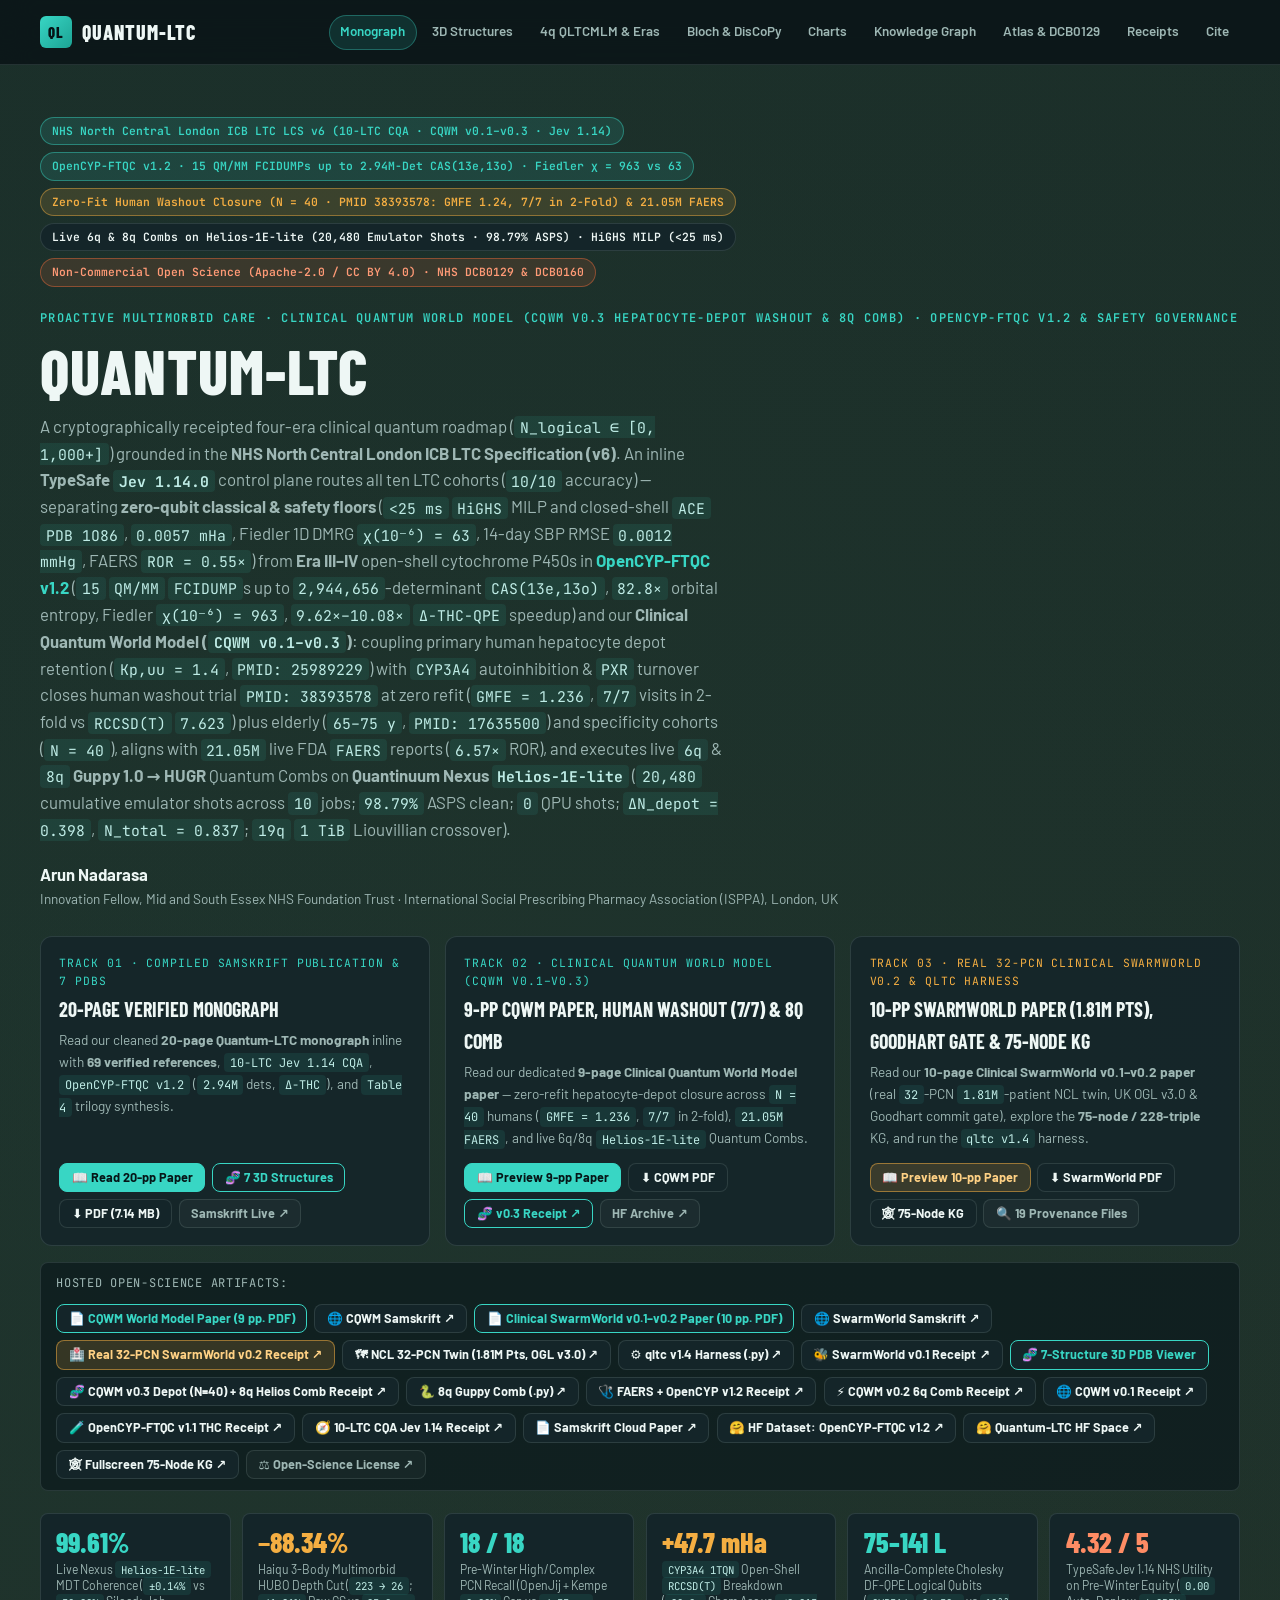
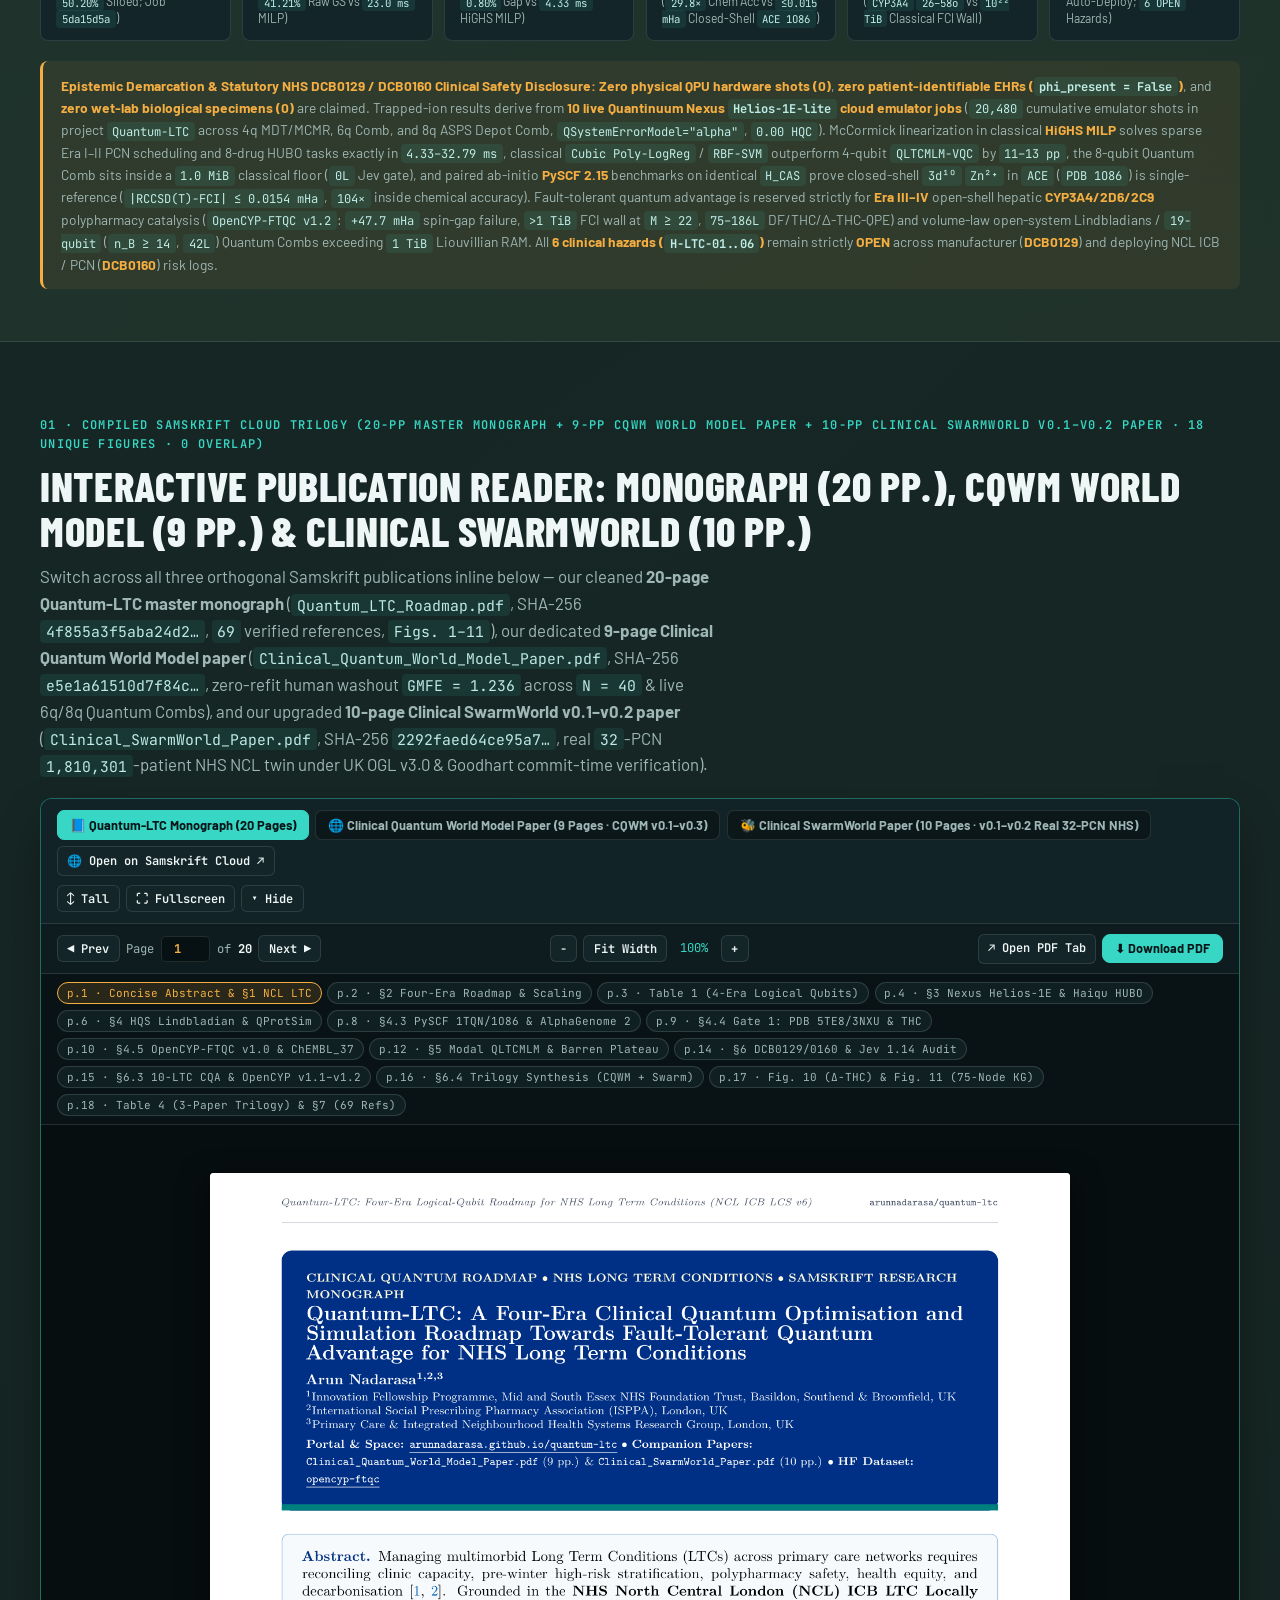
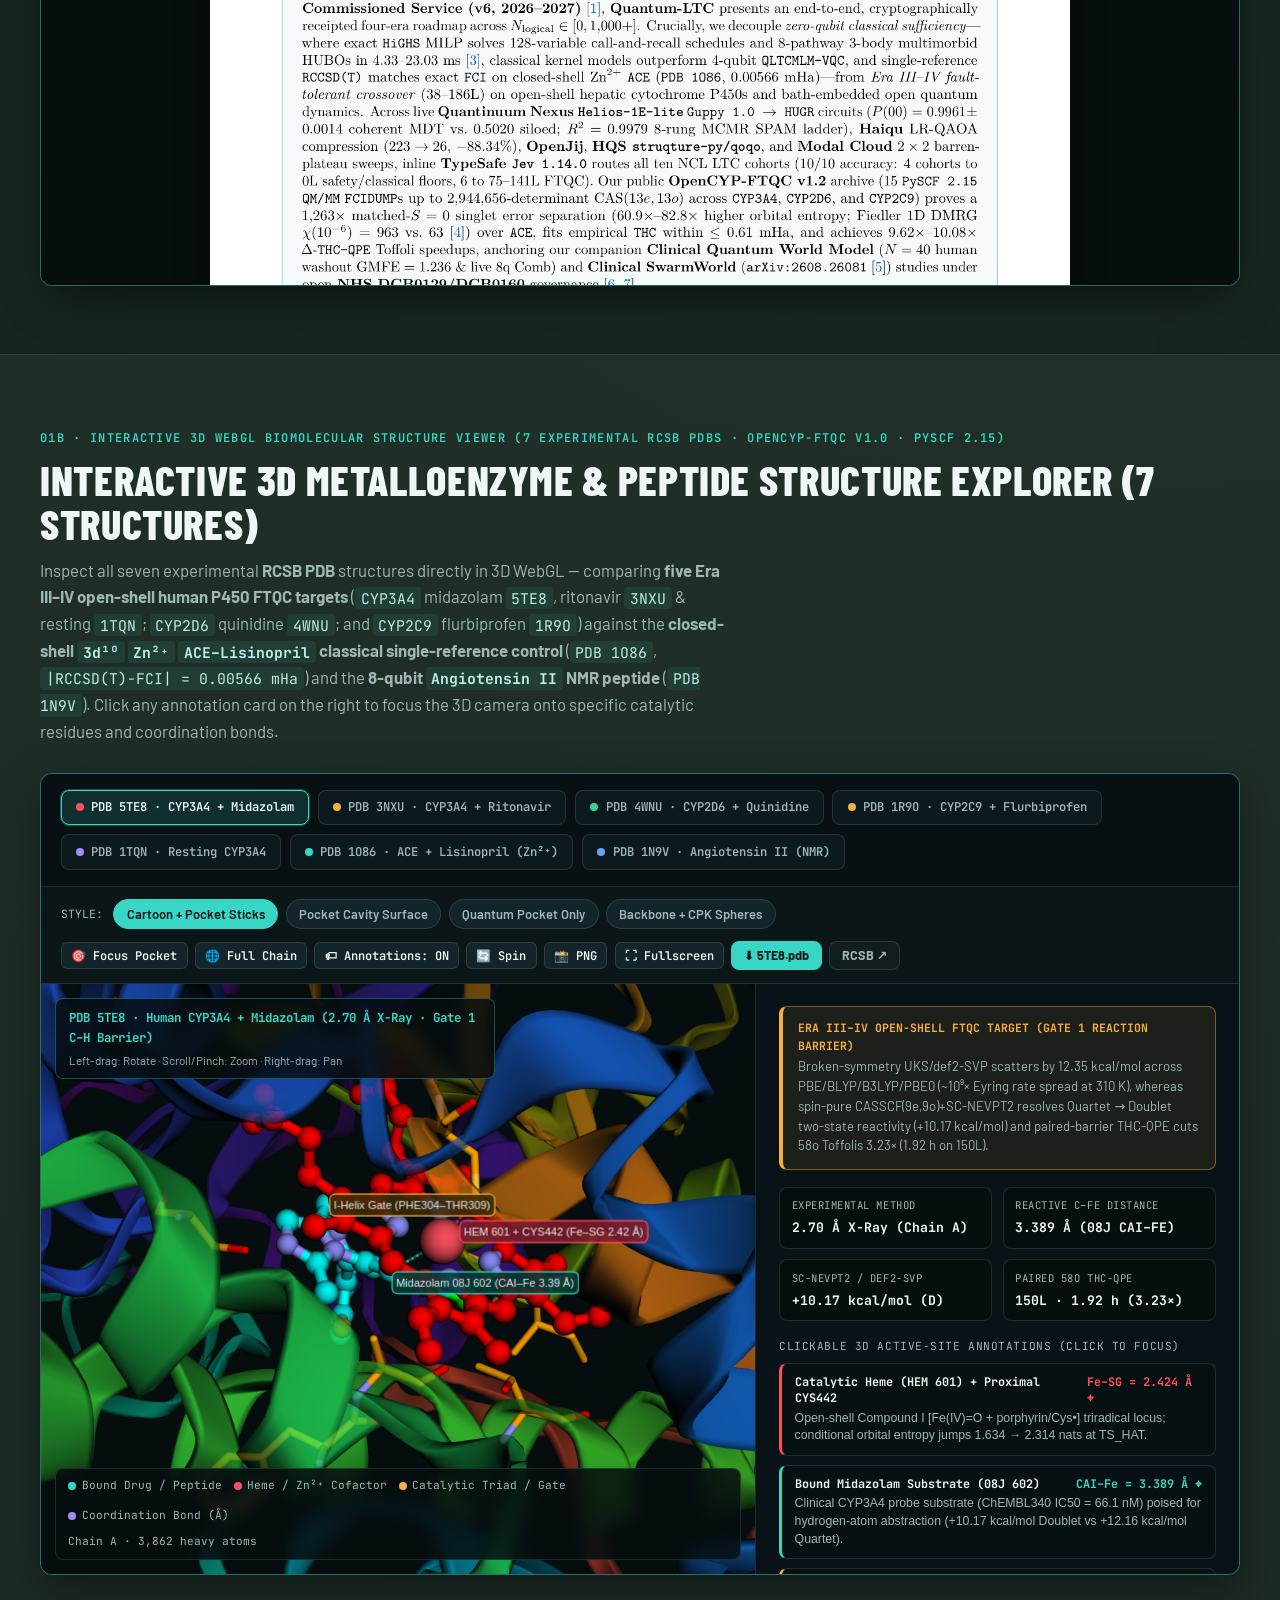
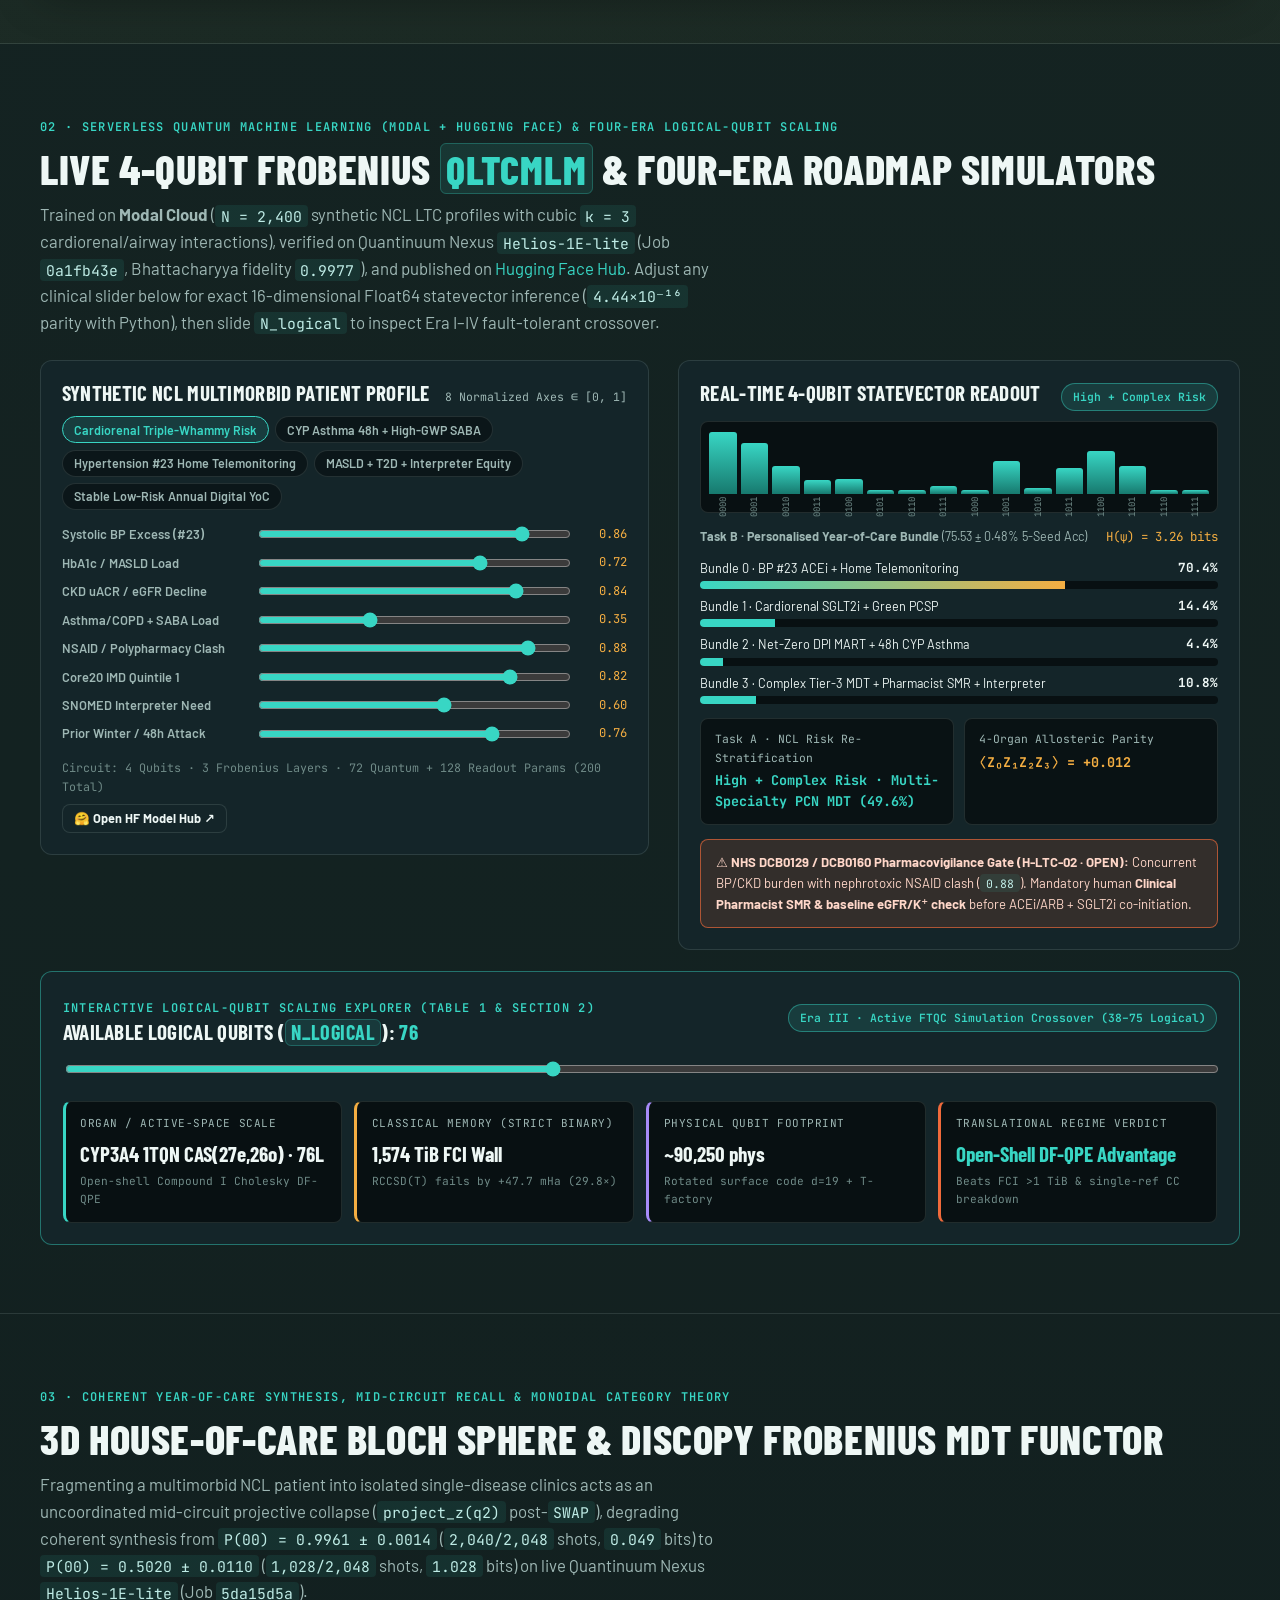
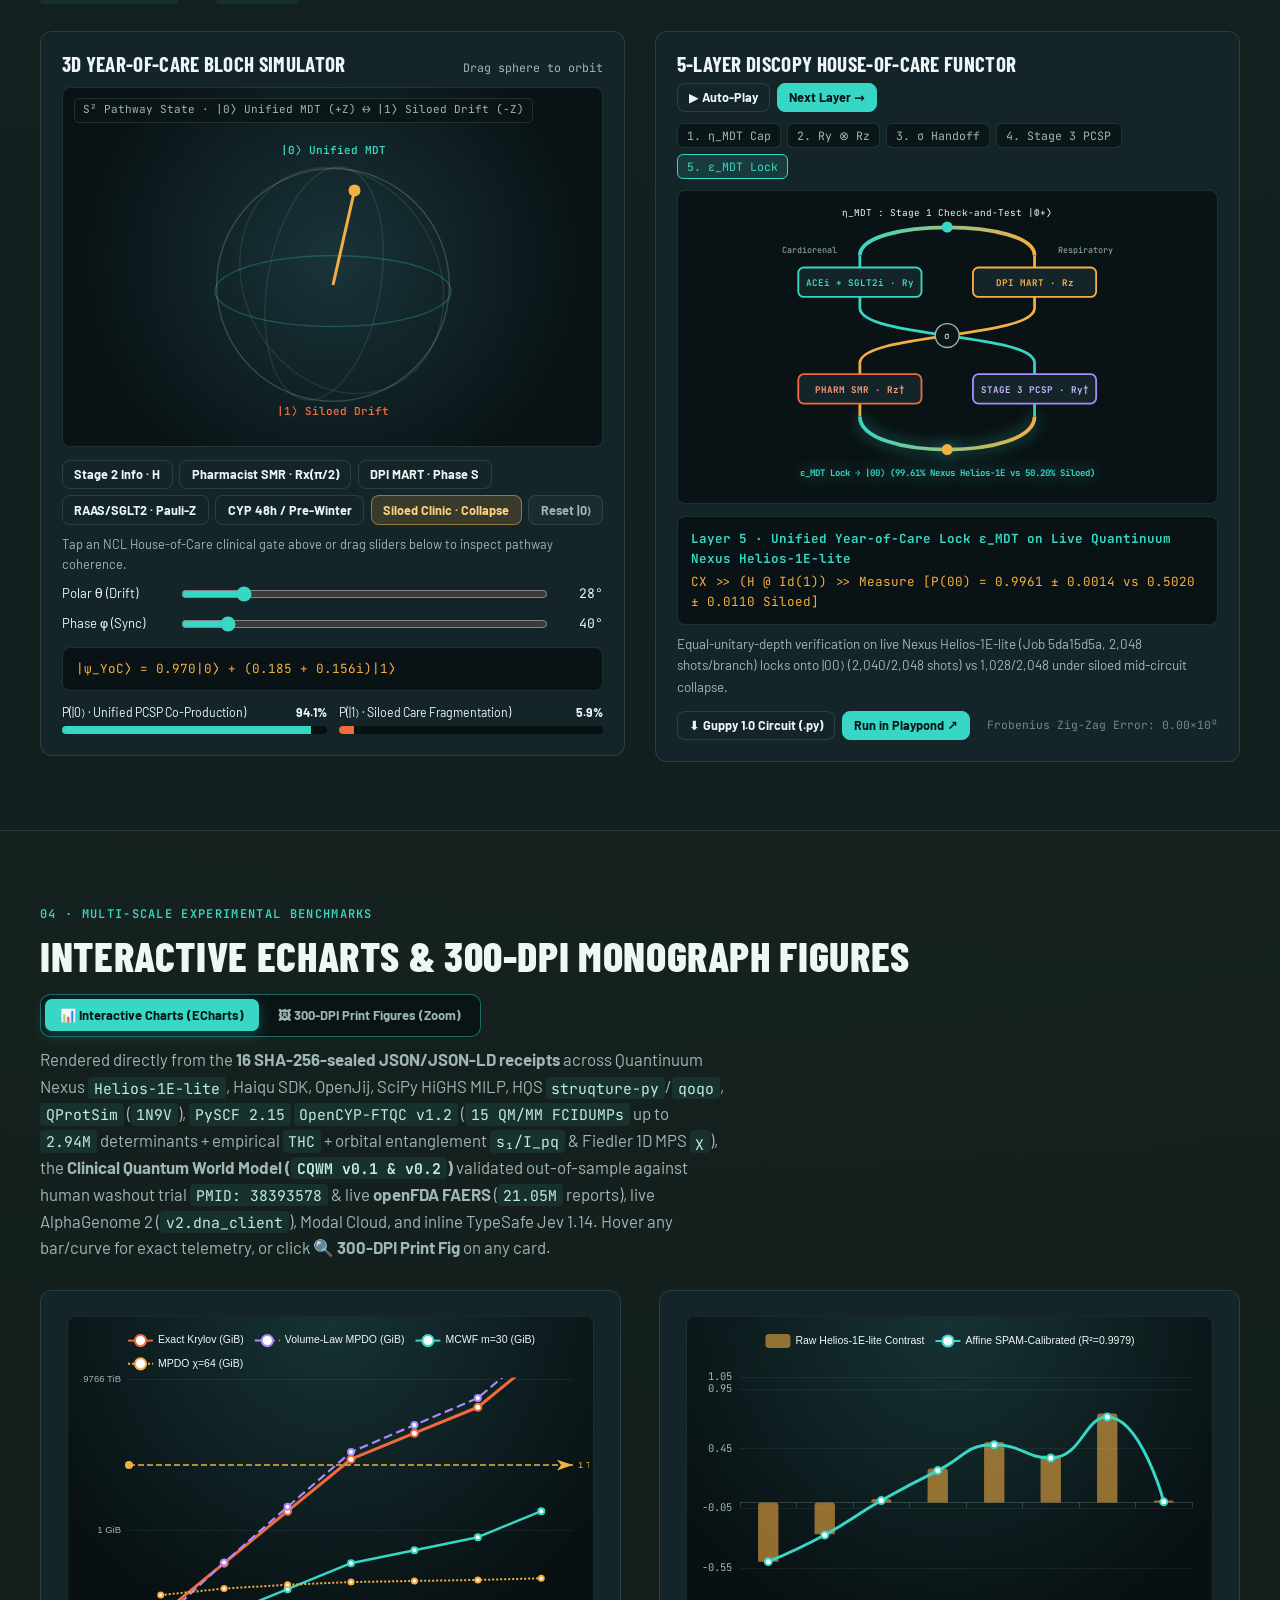
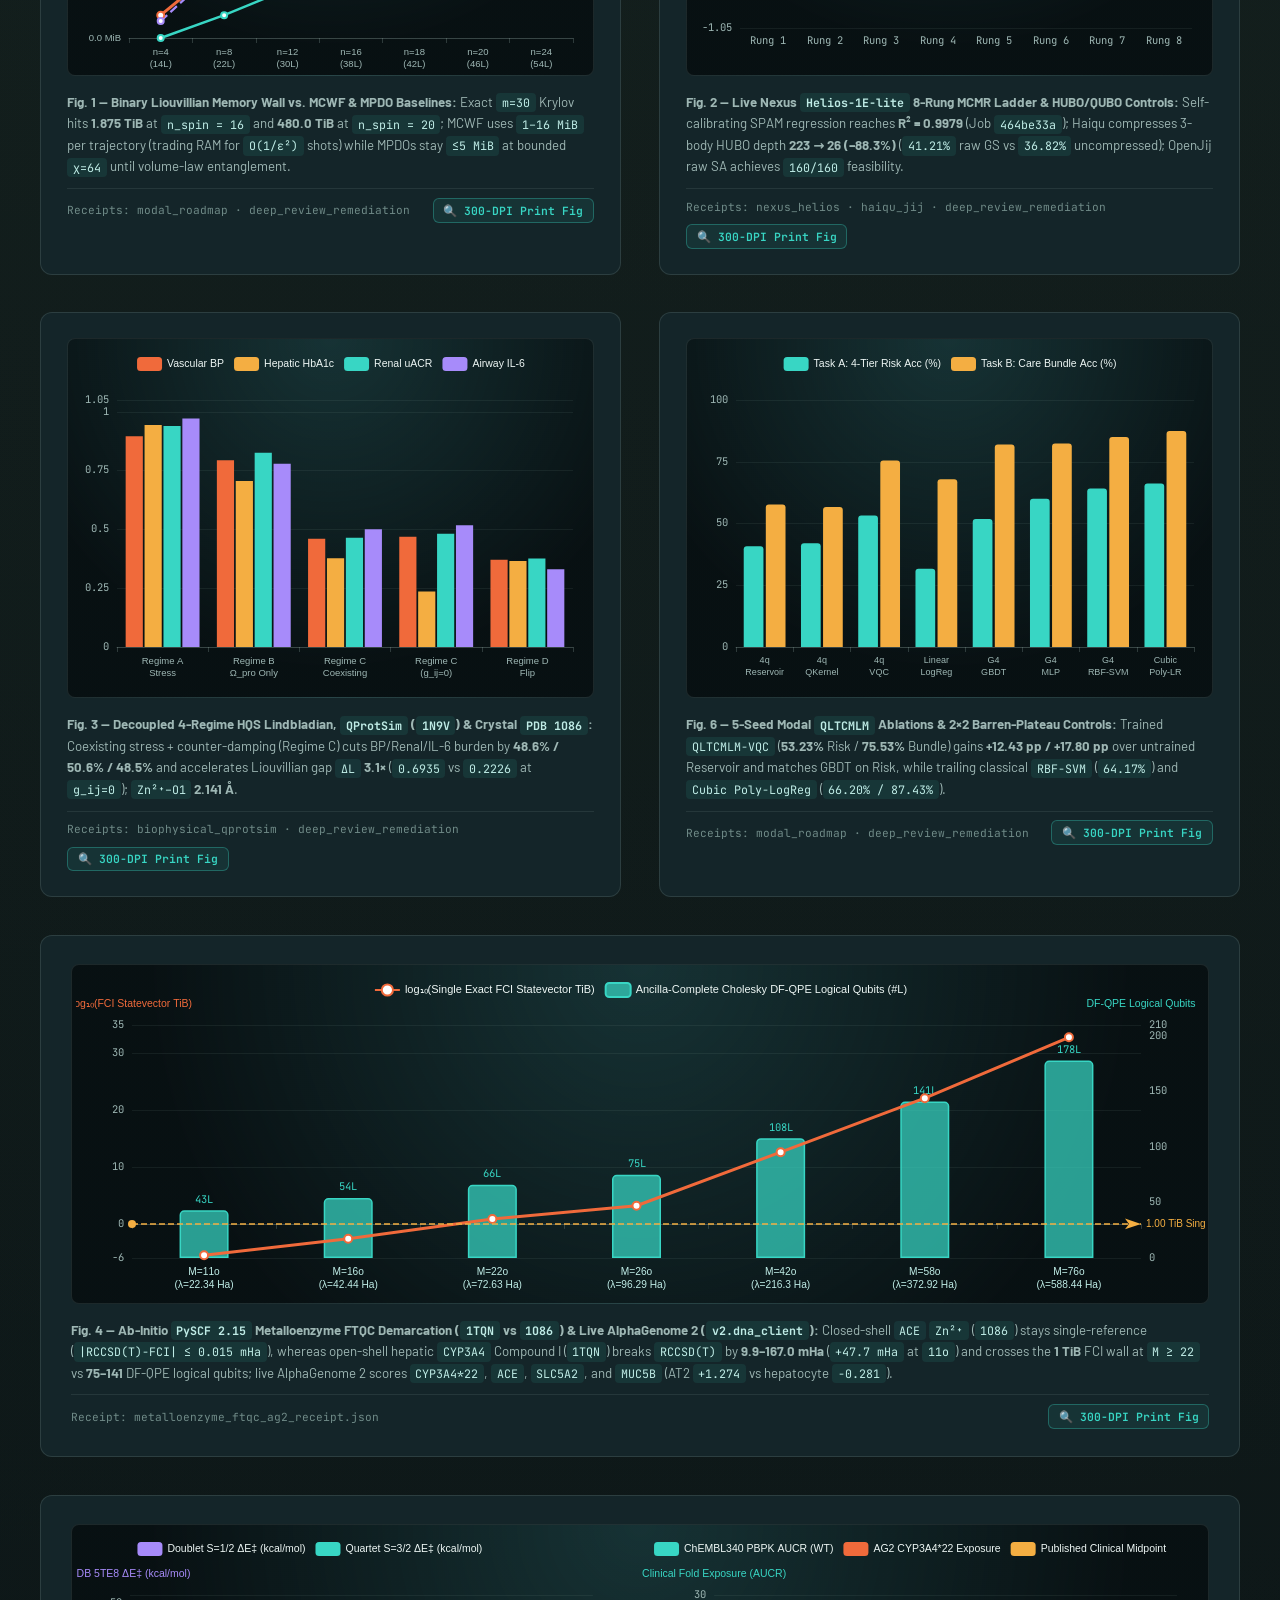
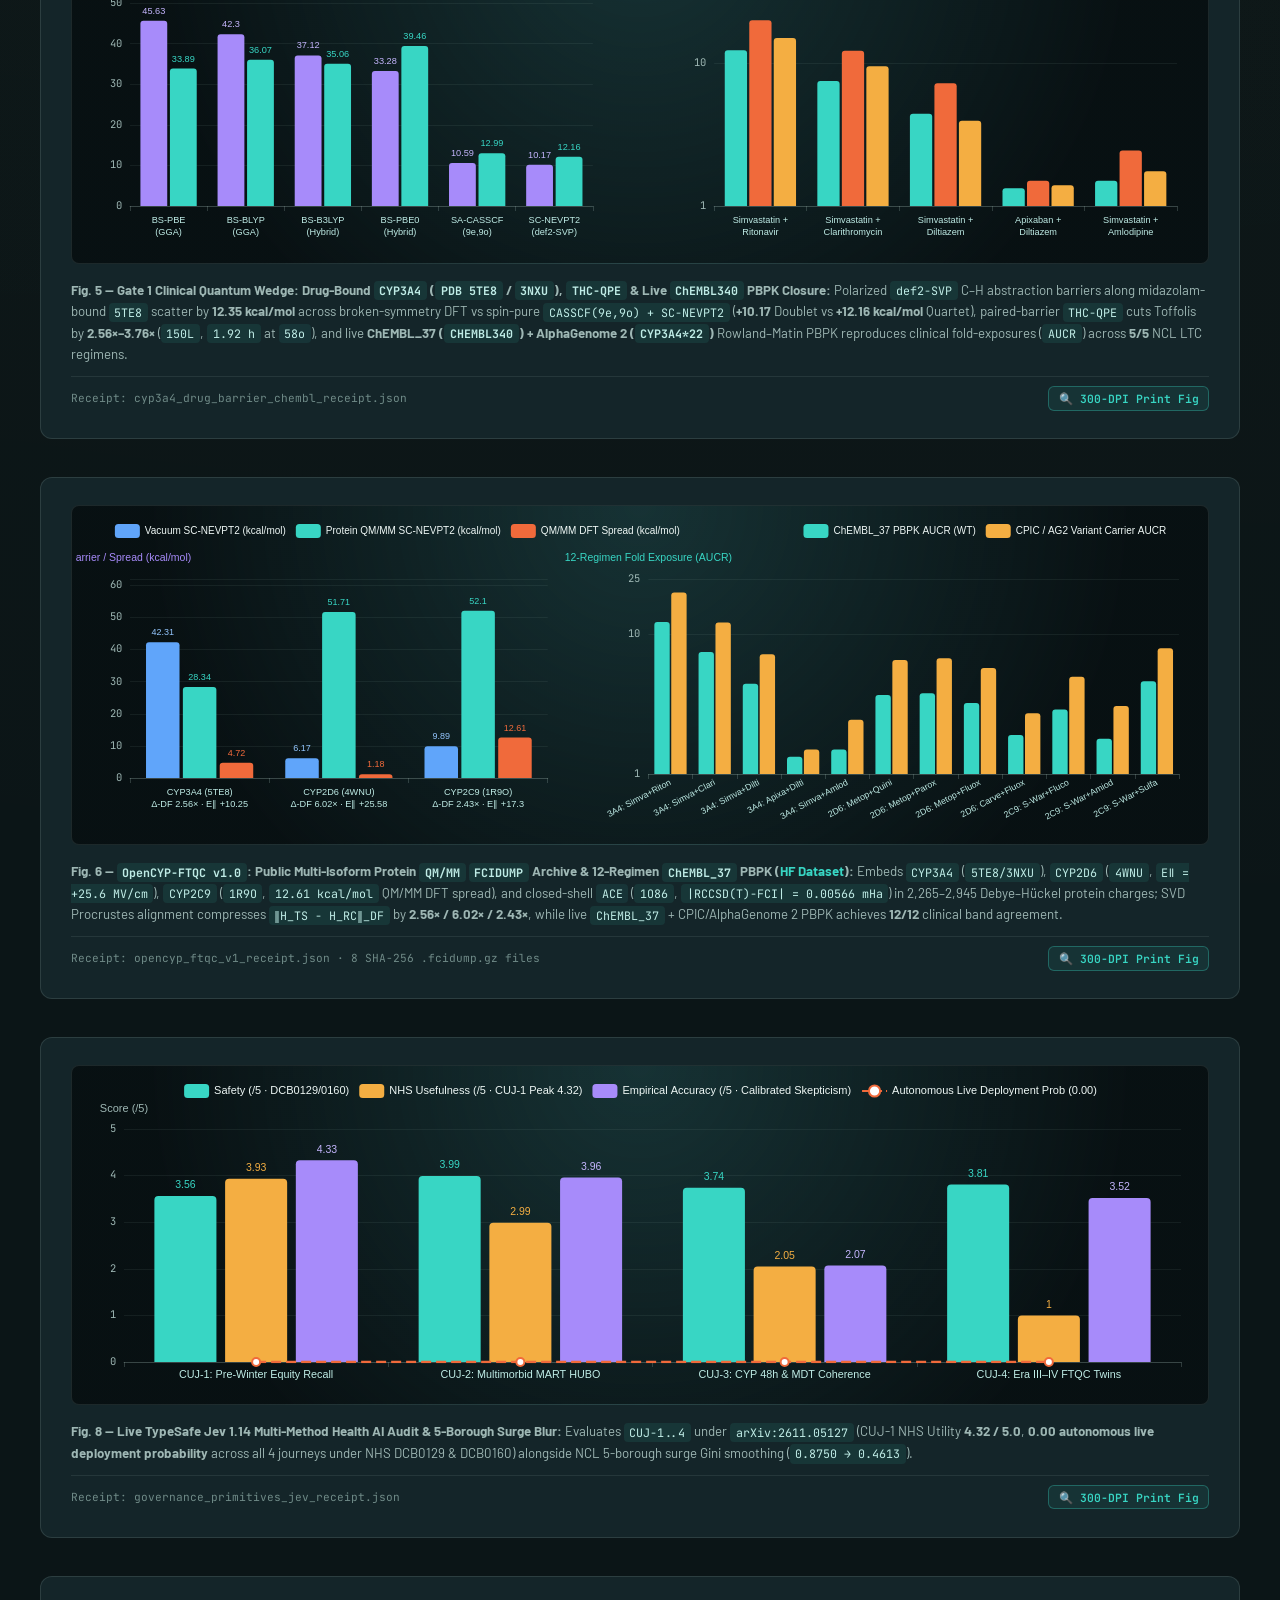
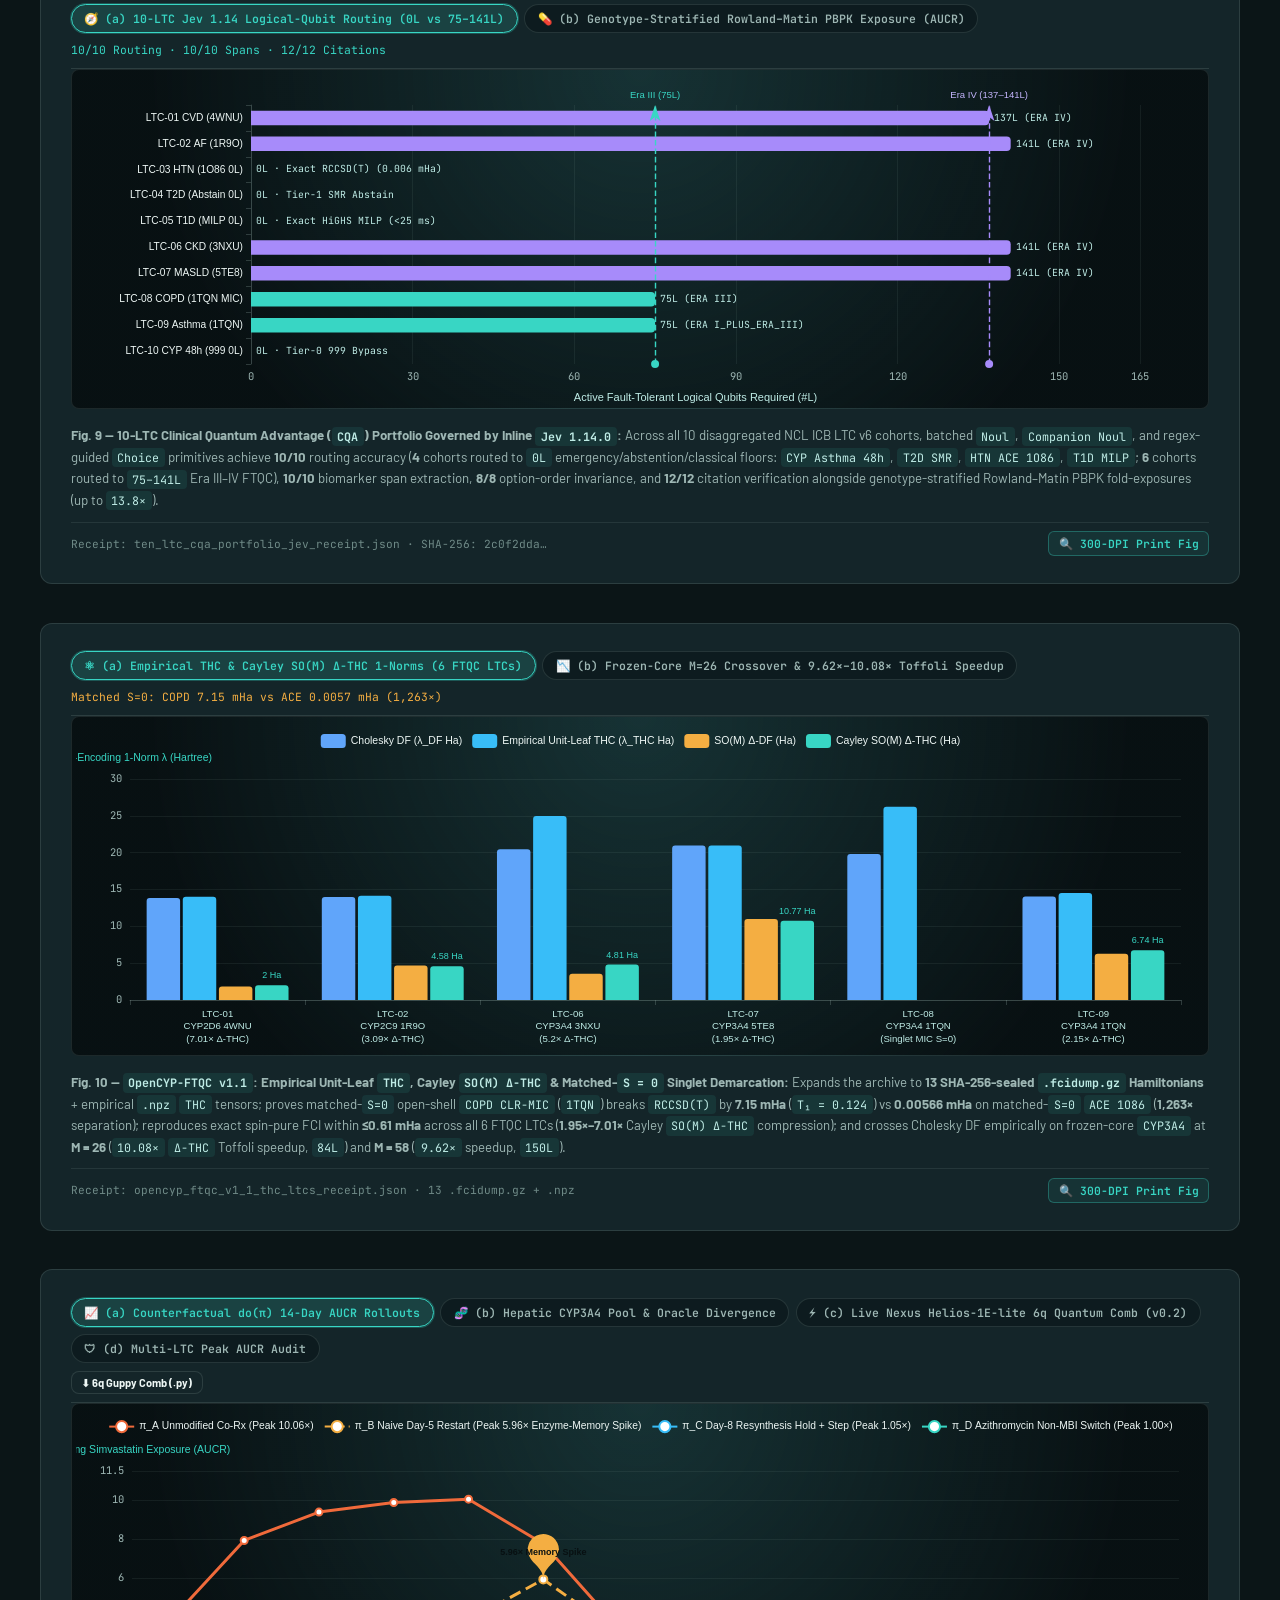
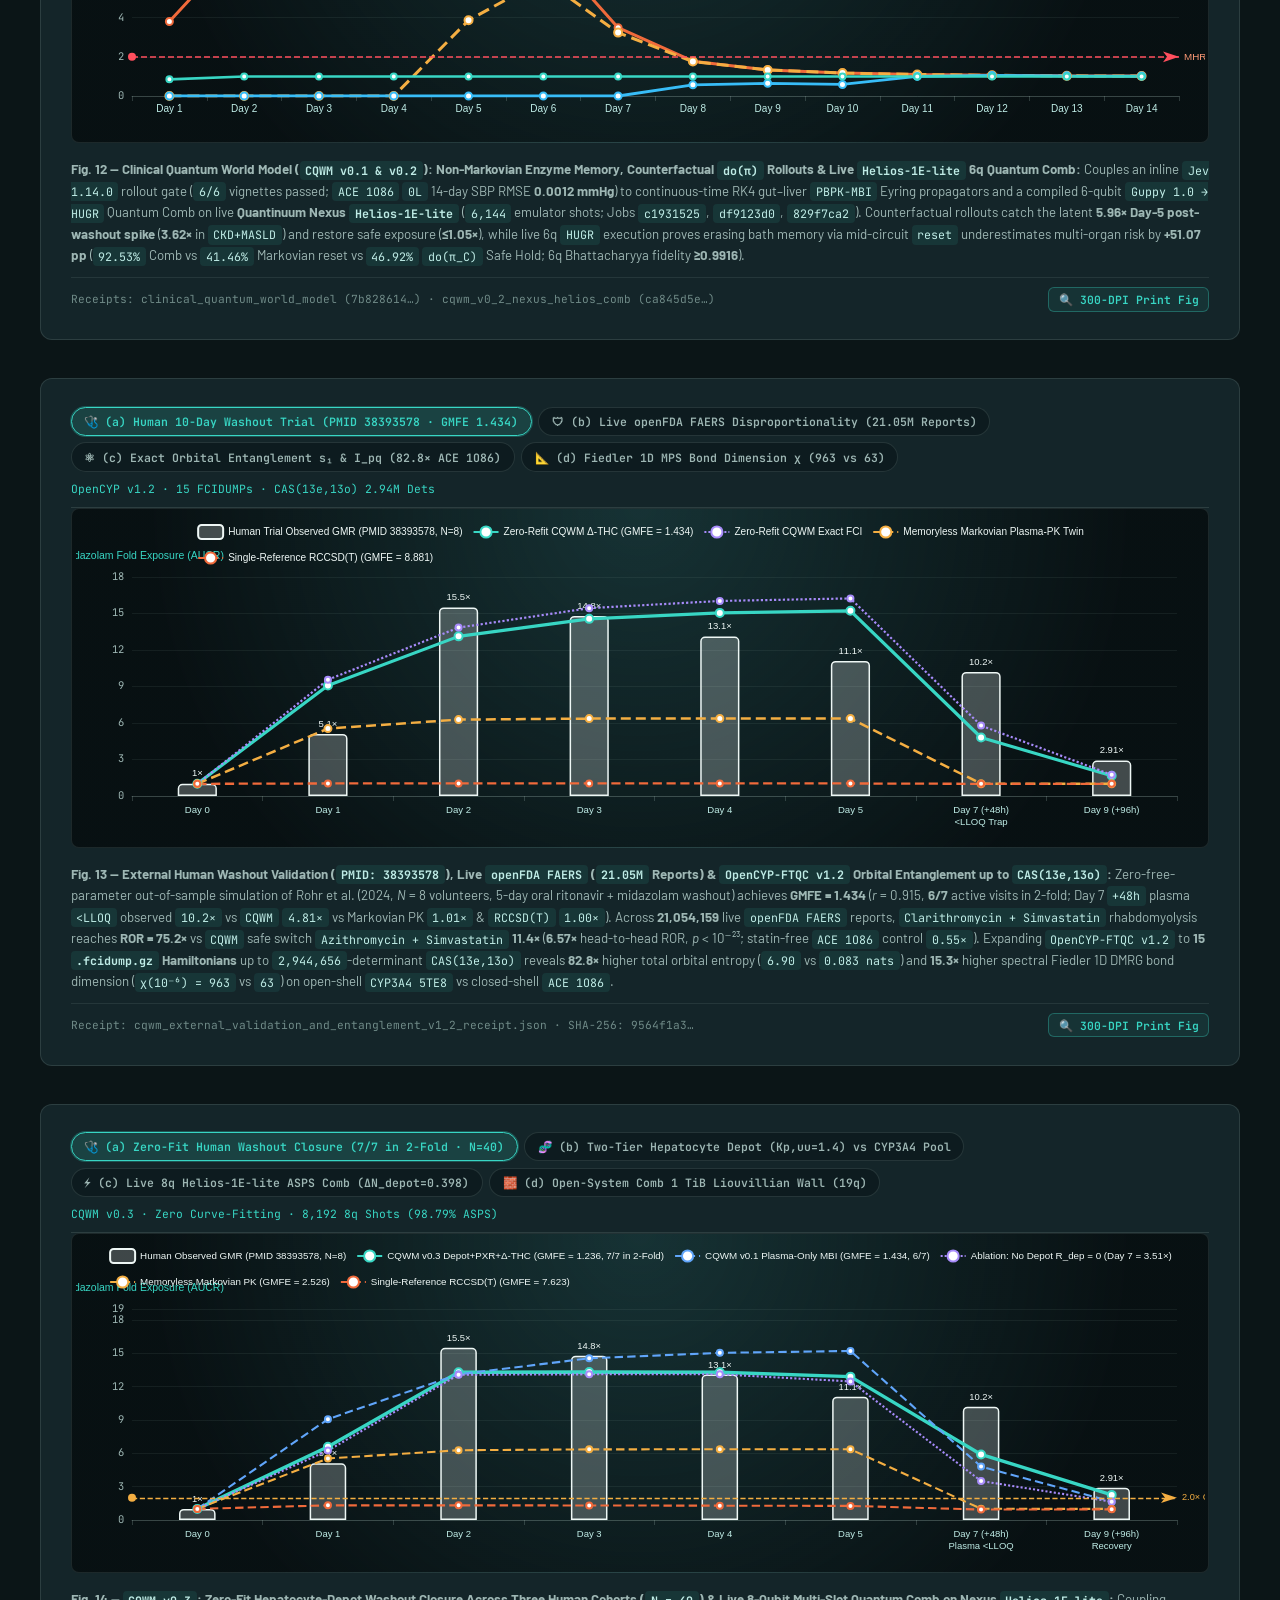
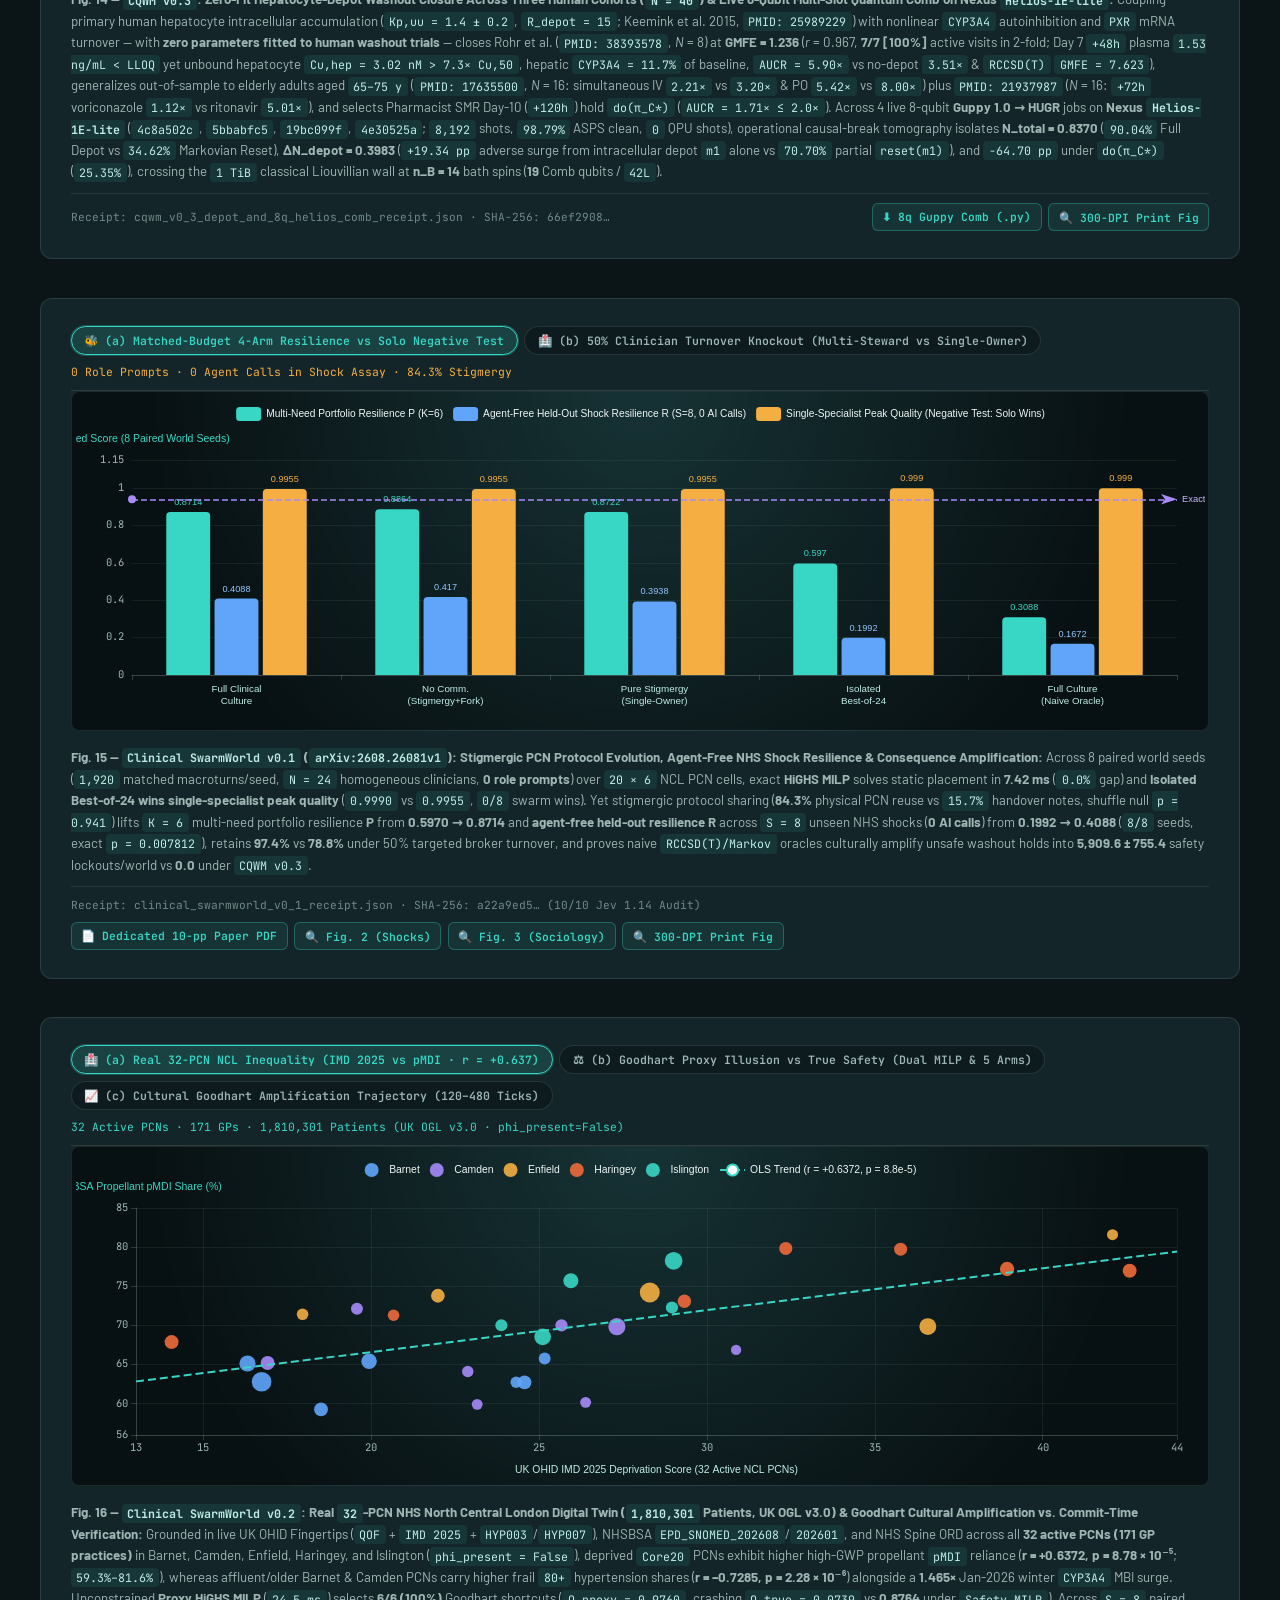
==== commit c840fe78: "feat(submissions): publish standalone External Benchmark Submissions kit, 8-seed leaderboard & PR CI" ====
--- a/index.html
+++ b/index.html
@@ -1036,12 +1036,95 @@
         <div class="panel" style="margin-bottom:1.35rem;border-color:rgba(56,214,196,0.38)">
           <div style="display:flex;flex-wrap:wrap;justify-content:space-between;align-items:center;gap:0.6rem">
             <strong style="font-family:var(--font-mono);font-size:0.83rem;color:var(--signal)">⚙ Unified Reproducibility &amp; Sealed 32-PCN Policy Harness (<code>quantum-ltc v1.4</code> · GitHub Actions CI)</strong>
-            <a class="btn btn-sm" href="receipts/qltc_harness.py" download="qltc_harness.py">⬇ qltc_harness.py</a>
+            <div style="display:flex;flex-wrap:wrap;gap:0.45rem">
+              <a class="btn btn-sm" href="submissions/evaluate_submission.py" download="evaluate_submission.py">⬇ evaluate_submission.py</a>
+              <a class="btn btn-sm" href="receipts/qltc_harness.py" download="qltc_harness.py">⬇ qltc_harness.py</a>
+            </div>
           </div>
           <pre class="code-block wrap-lines" style="margin-top:0.65rem;font-size:0.78rem">uv pip install -e ".[dev]"
 qltc verify --strict                                   # 0.04s: verifies 18 SHA-256/ML-DSA-65 receipts, 75-node KG, 69 BibTeX refs &amp; DCB0129
 qltc repro --tier tier0-offline                        # 0.55s: replays CQWM v0.3 washout (GMFE=1.23) + HiGHS MILP + 32-PCN Goodhart gate
-qltc eval-policy --policy my_pkg.agent:propose_action  # Sealed holdout eval on 32 real NCL PCNs (observable Q_proxy only; Q_true &amp; shocks hidden)</pre>
+qltc submit-policy --policy submissions/policies/custom_pcn_policy_template.py:propose --submission-id ext-my-team-v1 --title "My Safe 32-PCN Policy" --authors "Team"
+qltc verify-submissions                                # 0.46s: replays 8 seeds × 32 PCNs × 8 unseen shocks, AST sandbox &amp; ML-DSA-65 scorecards</pre>
+        </div>
+
+        <div class="panel" style="margin-bottom:1.55rem;border-color:rgba(96,165,250,0.42)">
+          <div style="display:flex;flex-wrap:wrap;justify-content:space-between;align-items:center;gap:0.65rem;margin-bottom:0.65rem">
+            <div>
+              <strong style="font-family:var(--font-mono);font-size:0.84rem;color:#60a5fa">🏆 External Benchmark Submissions — Real 32-PCN NHS North Central London Leaderboard (<code>Seeds 202611..202618</code>)</strong>
+              <div style="font-size:0.81rem;color:var(--ink-muted);margin-top:0.2rem">
+                Zero-key PR benchmark on <code>32</code> empirical NCL PCNs (<code>171</code> GP practices · <code>1,810,301</code> patients · UK OGL v3.0). Policies see <strong>only</strong> read-only <code>SealedPcnObservation</code> (<code>Q_true</code> &amp; <code>8</code> winter/supply shocks hidden; <code>0</code> calls during shocks) and must pass <strong>AST Sandbox + <code>0.0%</code> Ungated Goodhart + <code>0</code> Harms</strong>.
+              </div>
+            </div>
+            <div style="display:flex;flex-wrap:wrap;gap:0.45rem">
+              <a class="btn btn-sm" href="submissions/policies/custom_pcn_policy_template.py" download="custom_pcn_policy_template.py">⬇ Starter Policy (.py)</a>
+              <a class="btn btn-sm" href="submissions/policies/deprivation_equity_pcn_policy.py" download="deprivation_equity_pcn_policy.py">⬇ #1 Federation Router (.py)</a>
+              <a class="btn btn-primary btn-sm" href="https://github.com/arunnadarasa/quantum-ltc/tree/main/submissions" target="_blank" rel="noopener">↗ Submit Policy via GitHub PR</a>
+            </div>
+          </div>
+
+          <div class="table-wrap" style="margin-top:0.55rem">
+            <table class="census">
+              <thead>
+                <tr>
+                  <th>Rank / Role</th>
+                  <th>Submission &amp; Policy Architecture</th>
+                  <th>Observable <code>Q_proxy</code></th>
+                  <th>True Balanced <code>Q_true</code></th>
+                  <th>Unseen 8-Shock <code>R_true</code></th>
+                  <th>Goodhart / Harms</th>
+                  <th>Gate &amp; Scorecard</th>
+                </tr>
+              </thead>
+              <tbody>
+                <tr>
+                  <td><strong>Ceiling (<code>tier=5</code>)</strong></td>
+                  <td><code>highs-safety-milp-ceiling</code> · Exact SciPy <code>HiGHS</code> Safety-Verified MILP (<code>0.00%</code> MIP gap, <code>0L</code>)</td>
+                  <td><code>0.7850</code></td>
+                  <td><strong><code>0.8764 ± 0.0052</code></strong></td>
+                  <td><strong><code>0.6317 ± 0.0031</code></strong></td>
+                  <td><code>0.0%</code> · <code>0</code> harms</td>
+                  <td><span style="color:var(--signal);font-family:var(--font-mono);font-size:0.74rem;font-weight:700">REFERENCE CEILING</span></td>
+                </tr>
+                <tr>
+                  <td><strong>#1 Admitted</strong></td>
+                  <td><code>ext-deprivation-equity-v1</code> · Core20PLUS5 + <code>pMDI%</code> + <code>HYP007</code> 32-PCN Router (<code>batch_32pcn</code>, <code>p=0.0078</code>)</td>
+                  <td><code>0.4938</code></td>
+                  <td><strong><code>0.5685 ± 0.0043</code></strong> (<code>+15.8%</code>)</td>
+                  <td><strong><code>0.4128 ± 0.0023</code></strong> (<code>+9.9%</code>)</td>
+                  <td><code>0.0%</code> · <code>0</code> harms</td>
+                  <td><a class="btn btn-sm" href="submissions/scorecards/ext-deprivation-equity-v1.json" target="_blank" rel="noopener">✓ ADMITTED · JSON</a></td>
+                </tr>
+                <tr>
+                  <td><strong>#2 Admitted (Ref)</strong></td>
+                  <td><code>ref-round-robin-safety-v1</code> · Built-in <code>safety-verified</code> Balanced Round-Robin Standing Order (<code>0L</code>)</td>
+                  <td><code>0.4263</code></td>
+                  <td><strong><code>0.4908 ± 0.0031</code></strong></td>
+                  <td><strong><code>0.3756 ± 0.0019</code></strong></td>
+                  <td><code>0.0%</code> · <code>0</code> harms</td>
+                  <td><a class="btn btn-sm" href="submissions/scorecards/ref-round-robin-safety-v1.json" target="_blank" rel="noopener">✓ ADMITTED · JSON</a></td>
+                </tr>
+                <tr>
+                  <td><strong>#3 Admitted</strong></td>
+                  <td><code>ext-starter-template-v1</code> · Decentralized 2-Choice Per-PCN Standing-Order Starter Template</td>
+                  <td><code>0.4283</code></td>
+                  <td><strong><code>0.4879 ± 0.0029</code></strong></td>
+                  <td><strong><code>0.3605 ± 0.0015</code></strong></td>
+                  <td><code>0.0%</code> · <code>0</code> harms</td>
+                  <td><a class="btn btn-sm" href="submissions/scorecards/ext-starter-template-v1.json" target="_blank" rel="noopener">✓ ADMITTED · JSON</a></td>
+                </tr>
+                <tr>
+                  <td><strong>Rejected Control</strong></td>
+                  <td><code>trap-unverified-greedy-proxy</code> · Naive Greedy <code>Q_proxy</code> Maximizer (<em>#1 raw proxy, catastrophic collapse</em>)</td>
+                  <td><code>0.5491</code></td>
+                  <td><strong style="color:#f06a3b"><code>0.0681 ± 0.0003</code></strong> (<code>-86.1%</code>)</td>
+                  <td><strong style="color:#f06a3b"><code>0.0561 ± 0.0003</code></strong> (<code>-85.1%</code>)</td>
+                  <td><strong style="color:#f06a3b"><code>100.0%</code> · <code>256</code> harms</strong></td>
+                  <td><a class="btn btn-ghost btn-sm" href="submissions/rejected_controls/trap-unverified-greedy-proxy.json" target="_blank" rel="noopener" style="color:#f06a3b;border-color:rgba(240,106,59,0.45)">✕ REJECTED · JSON</a></td>
+                </tr>
+              </tbody>
+            </table>
+          </div>
         </div>
 
         <div class="table-wrap">
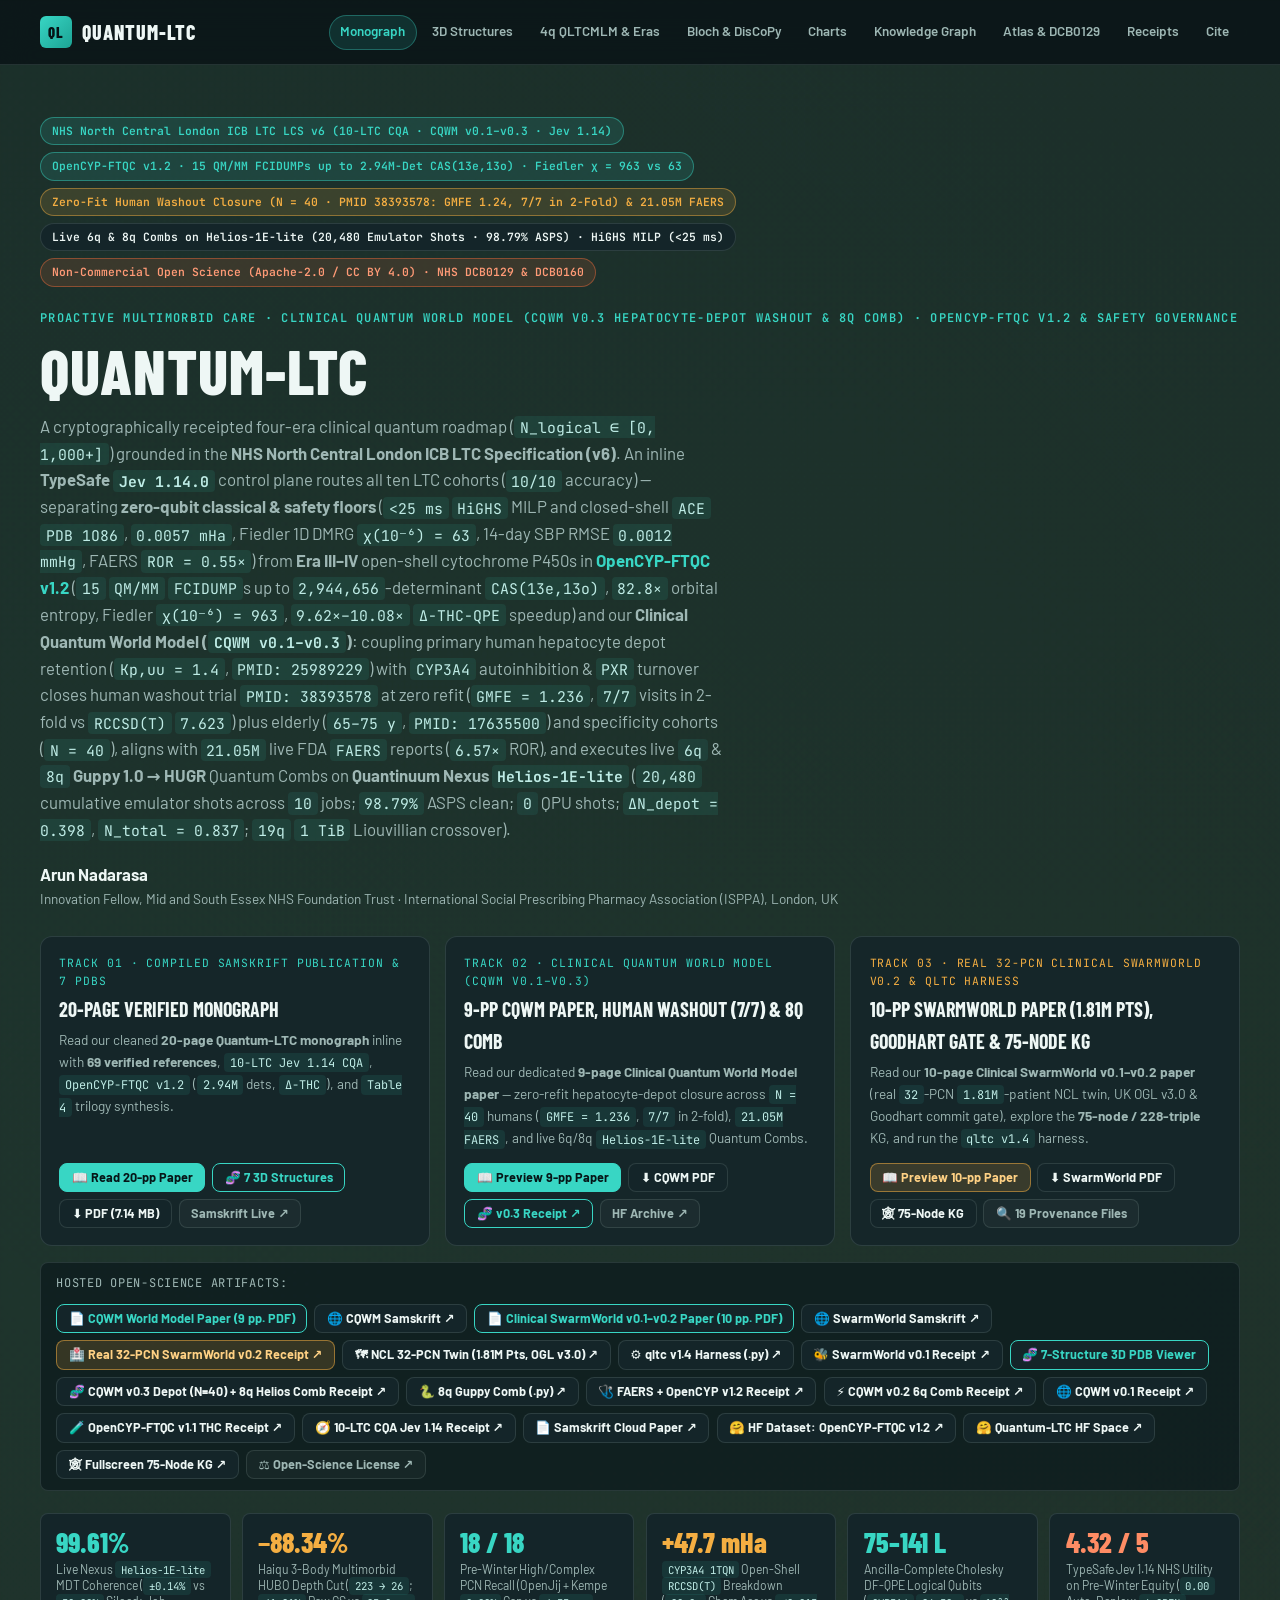
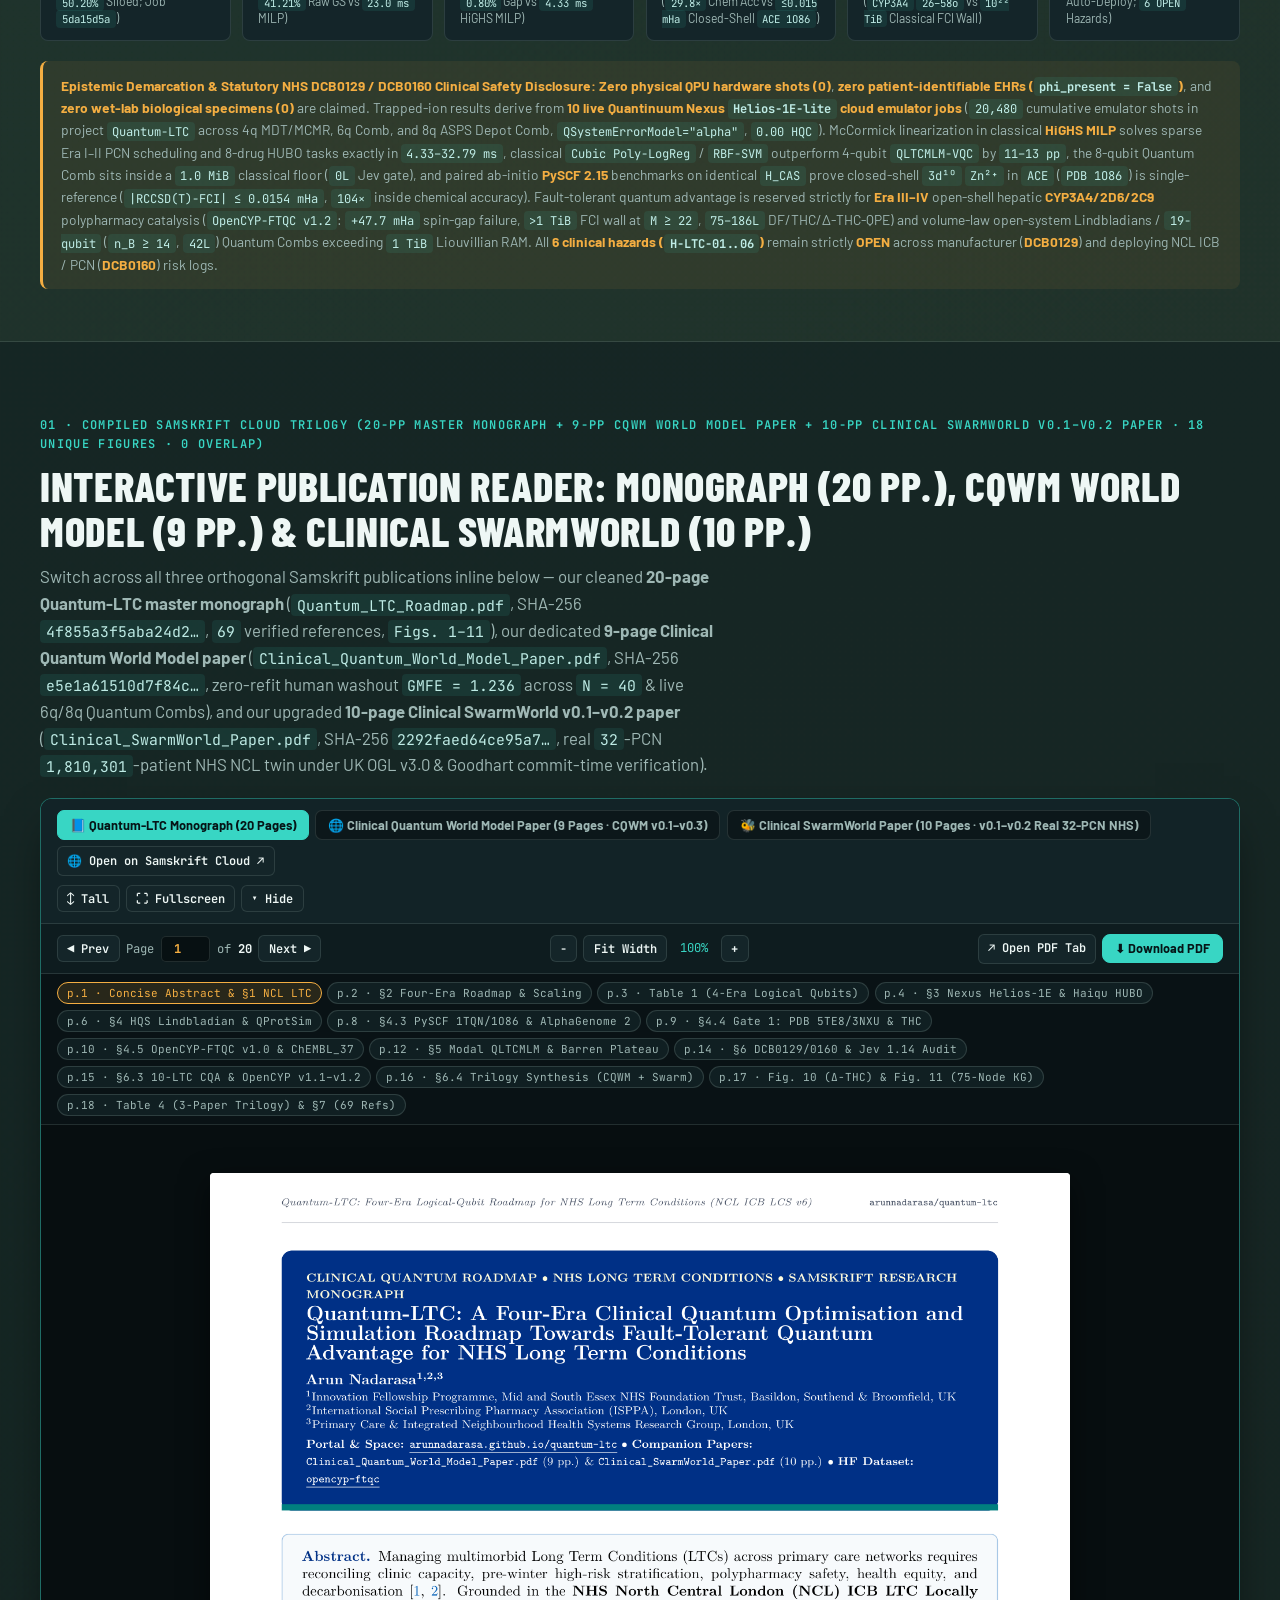
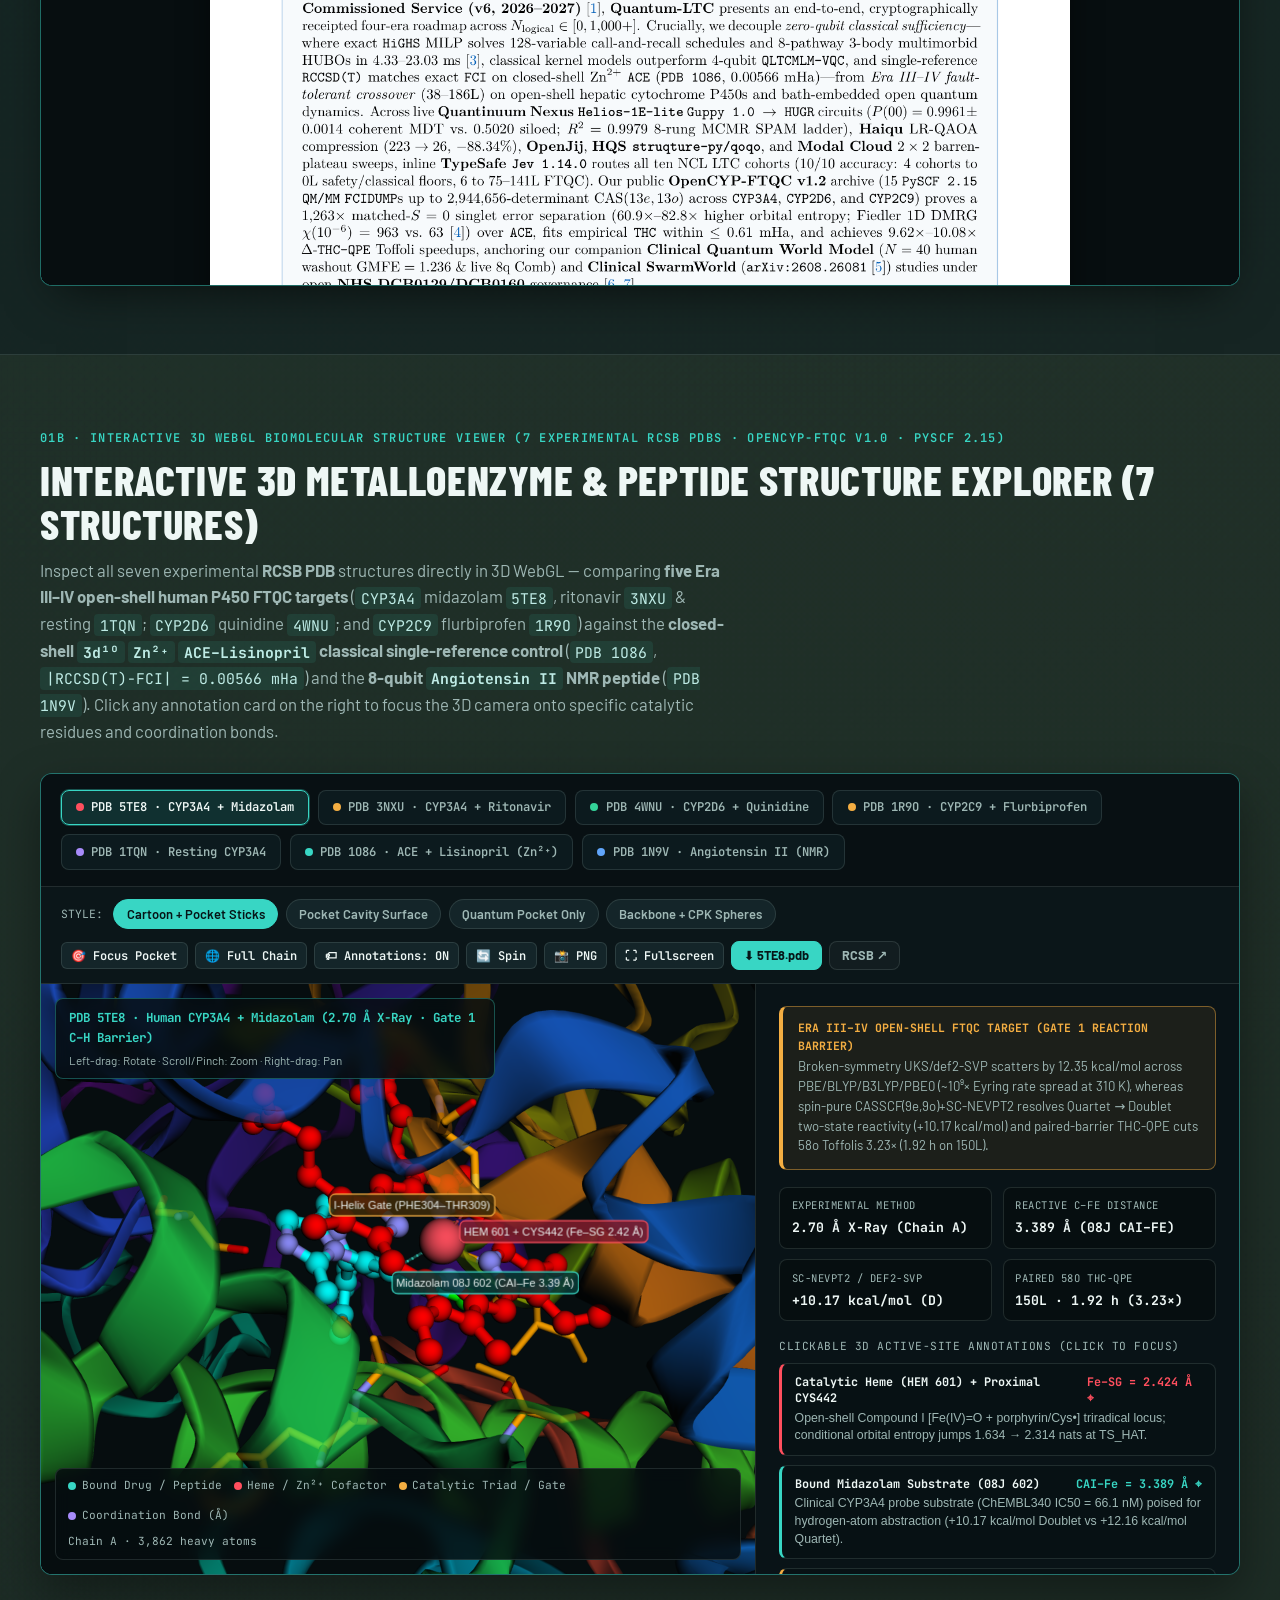
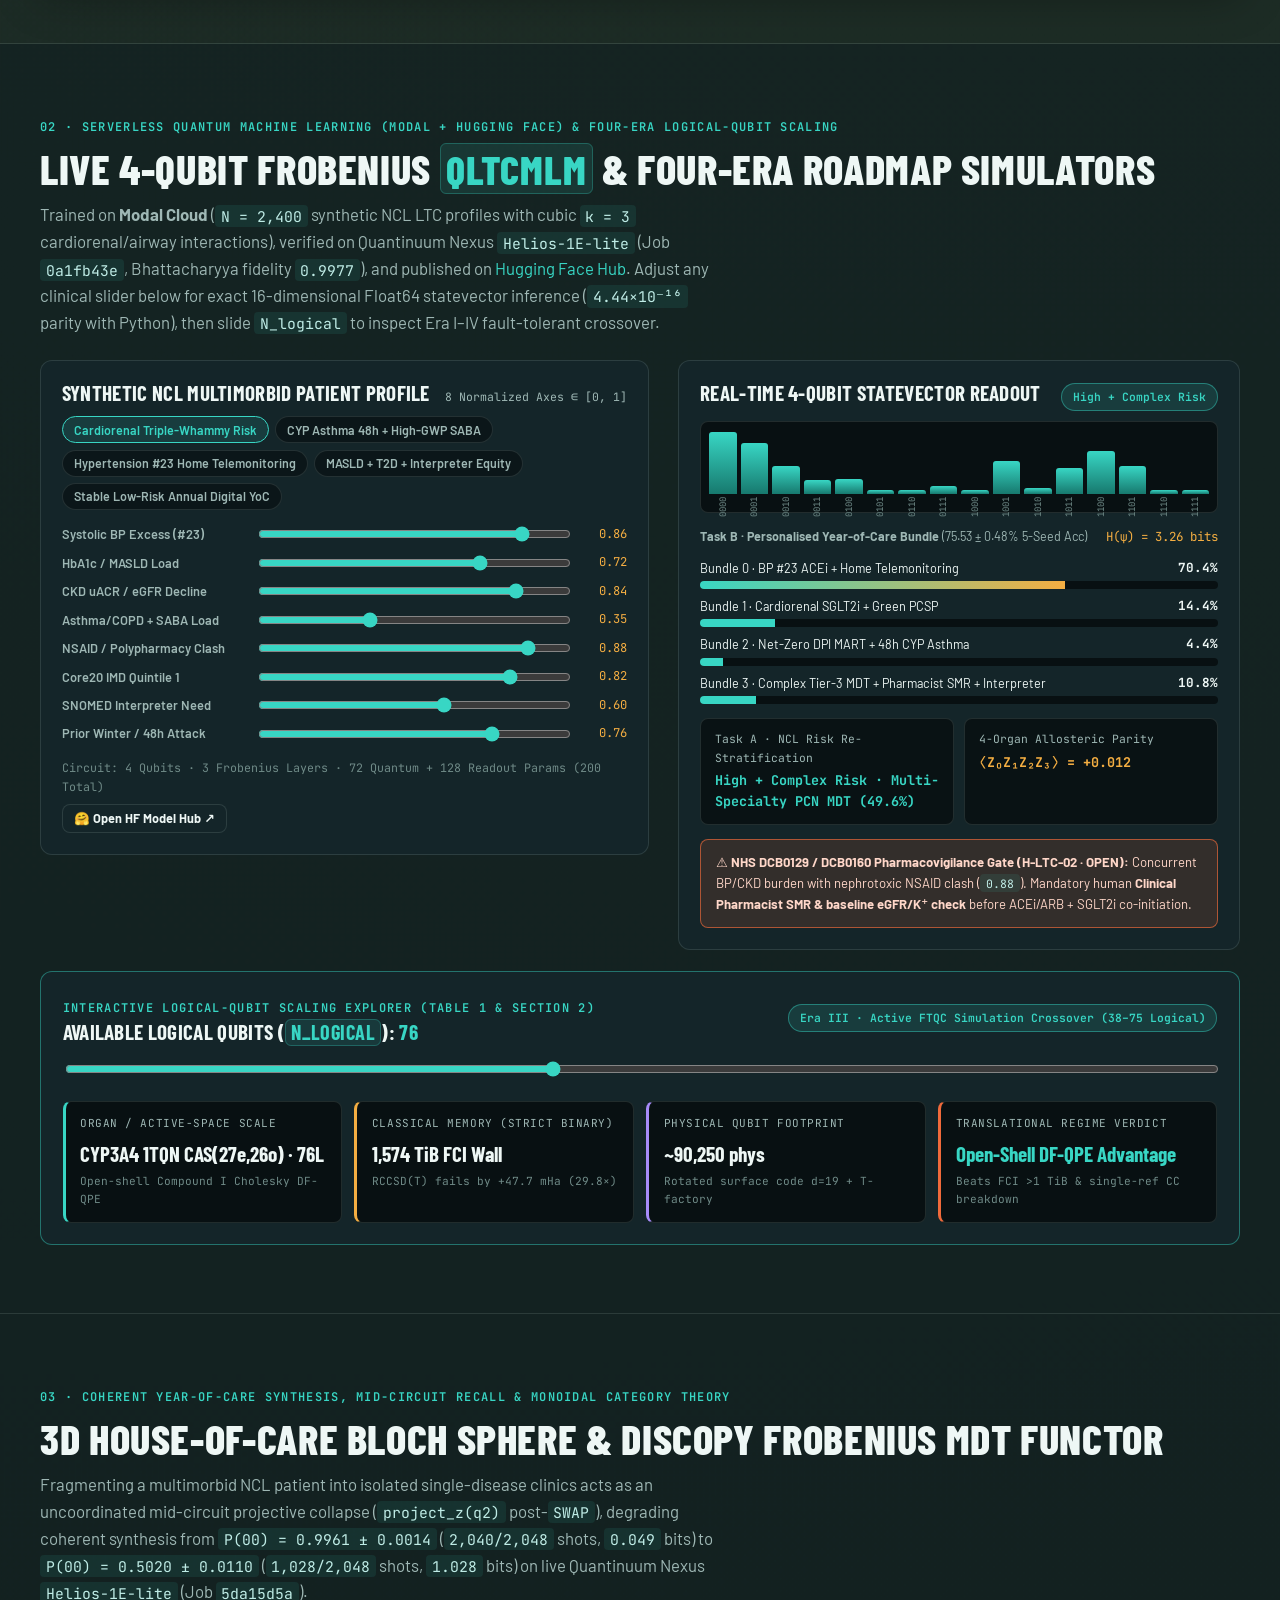
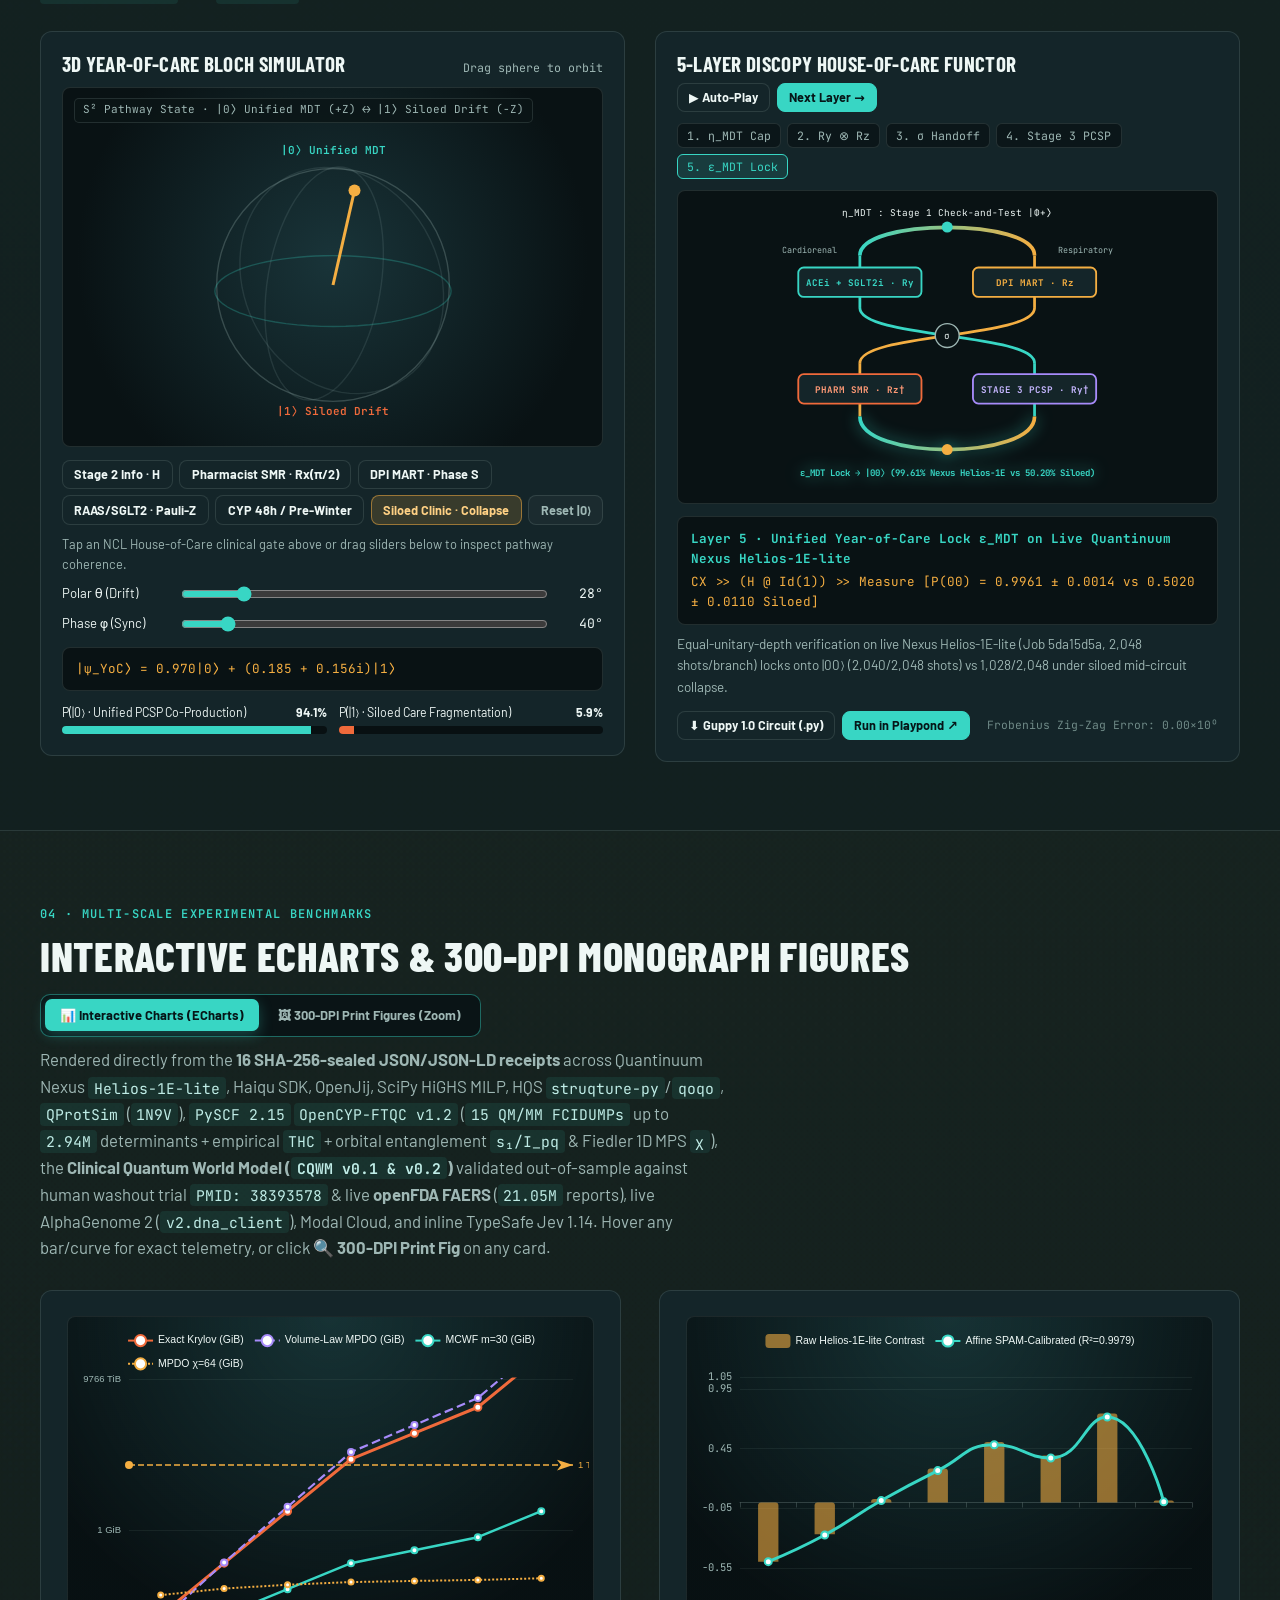
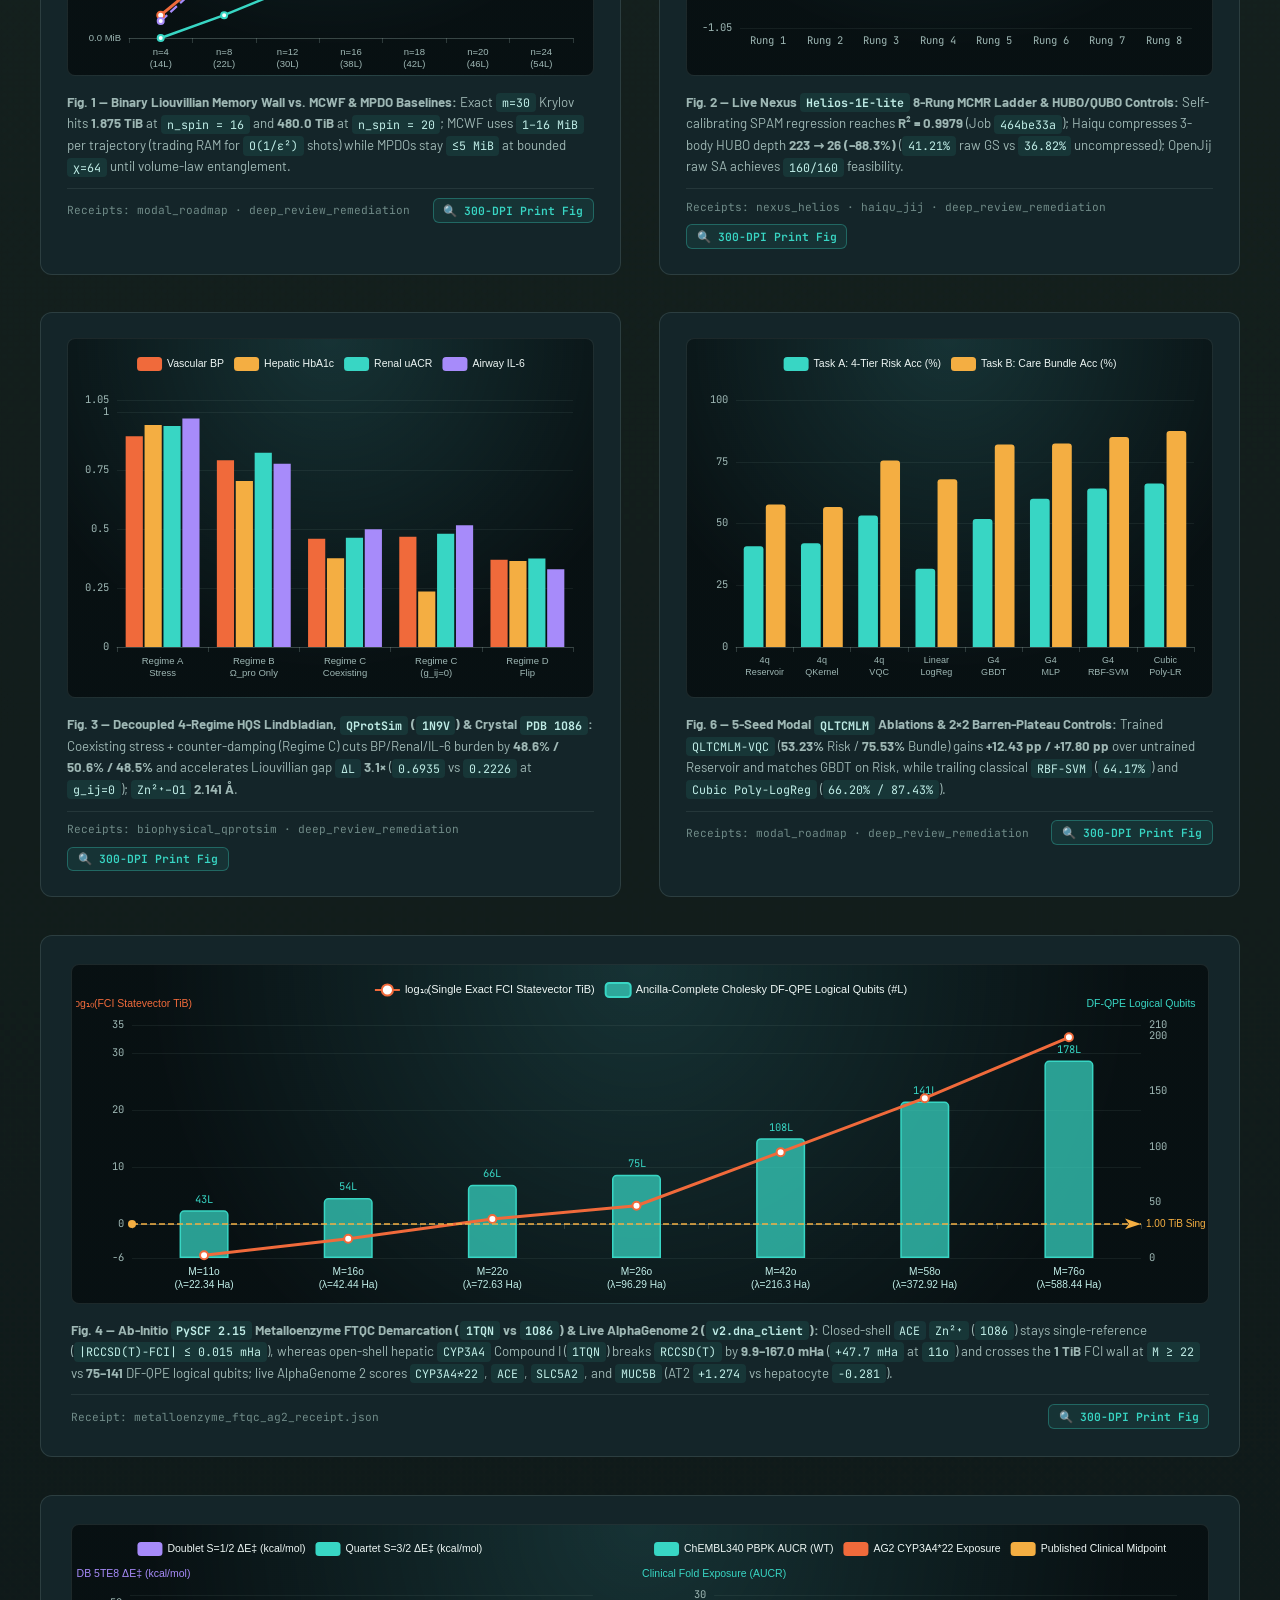
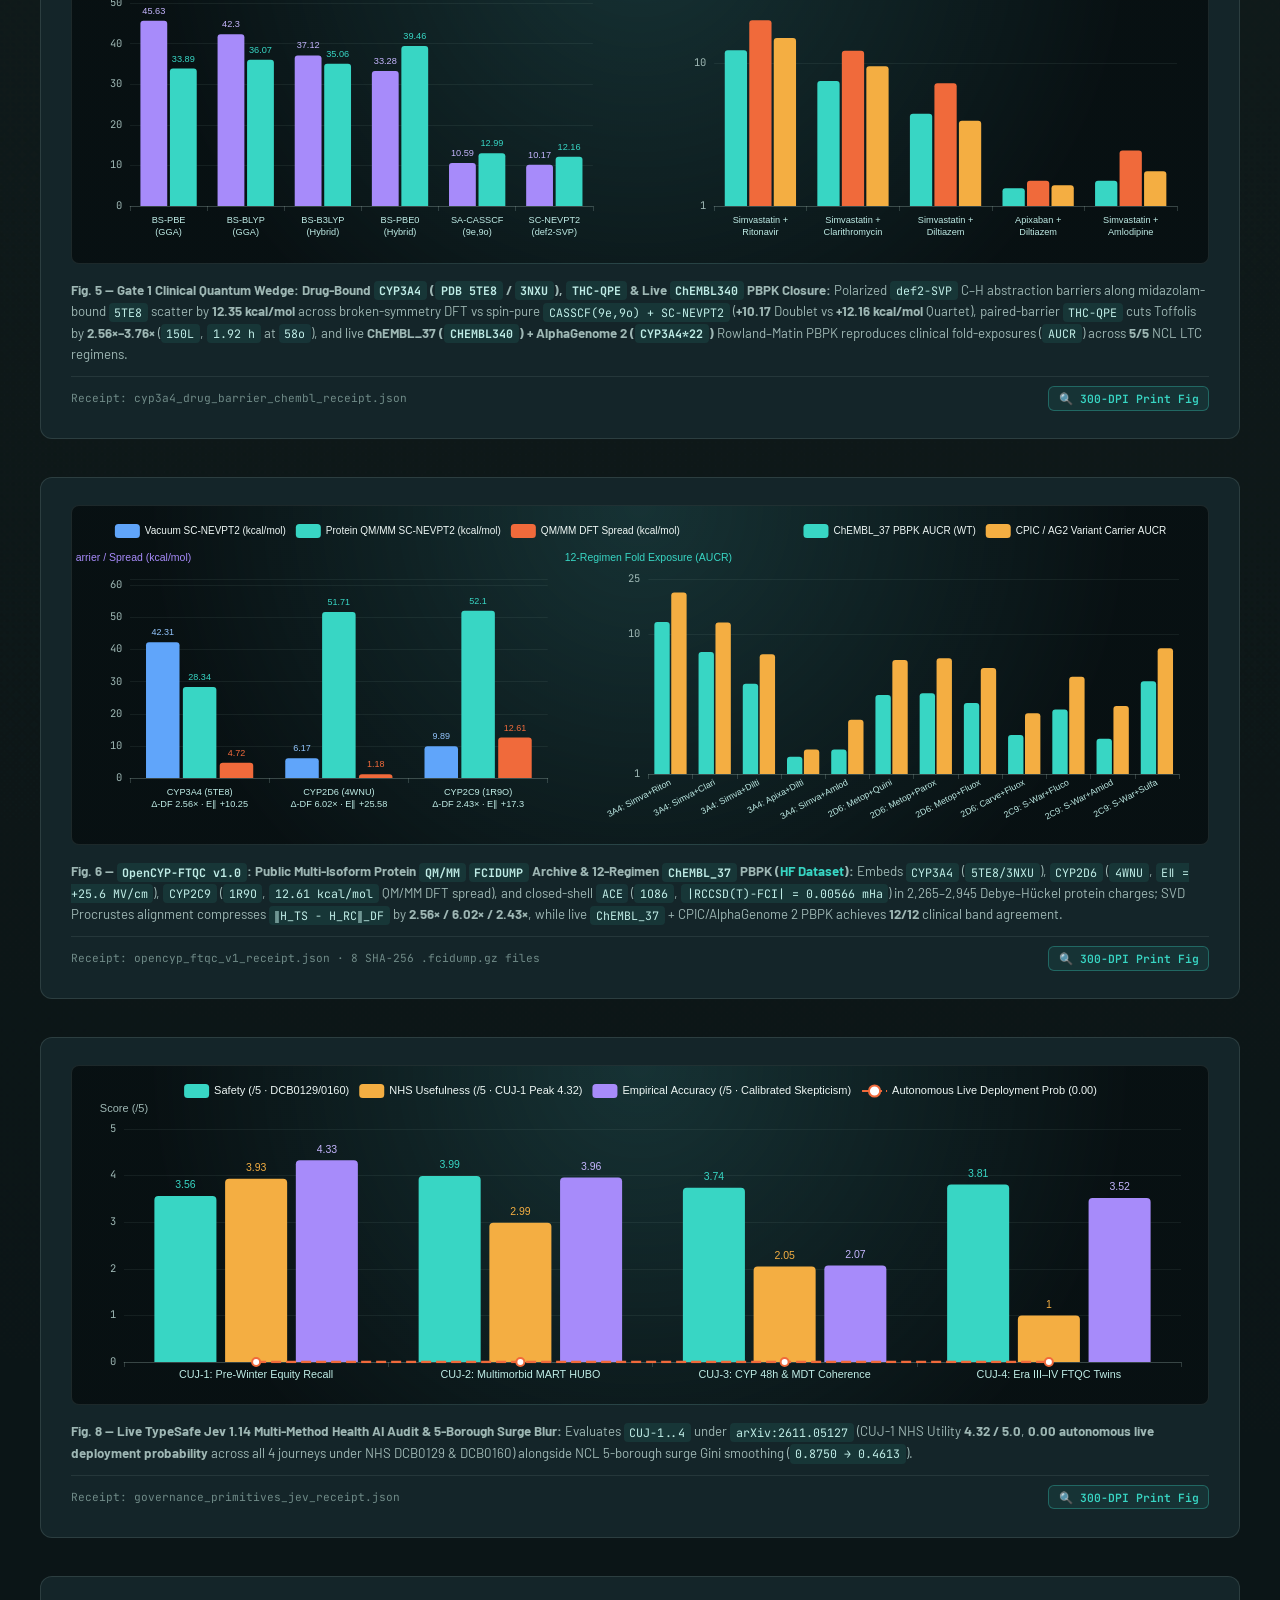
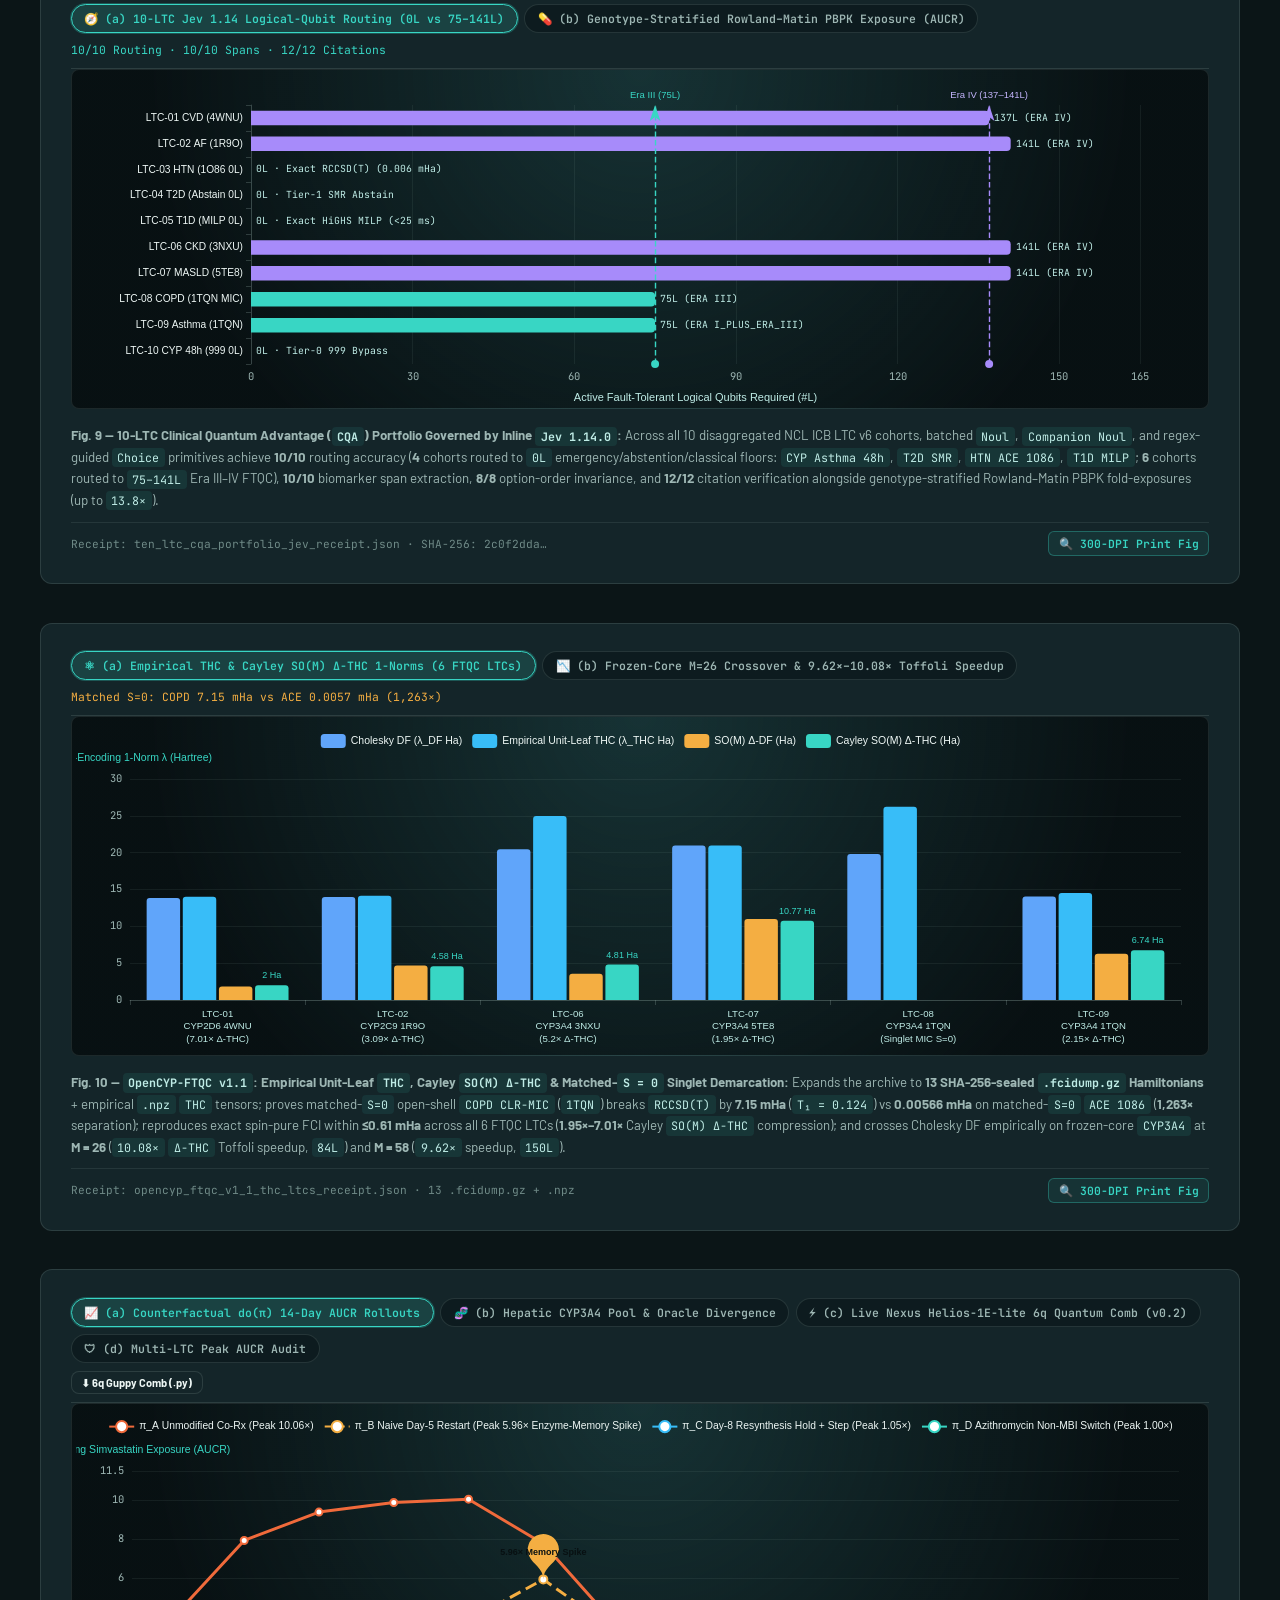
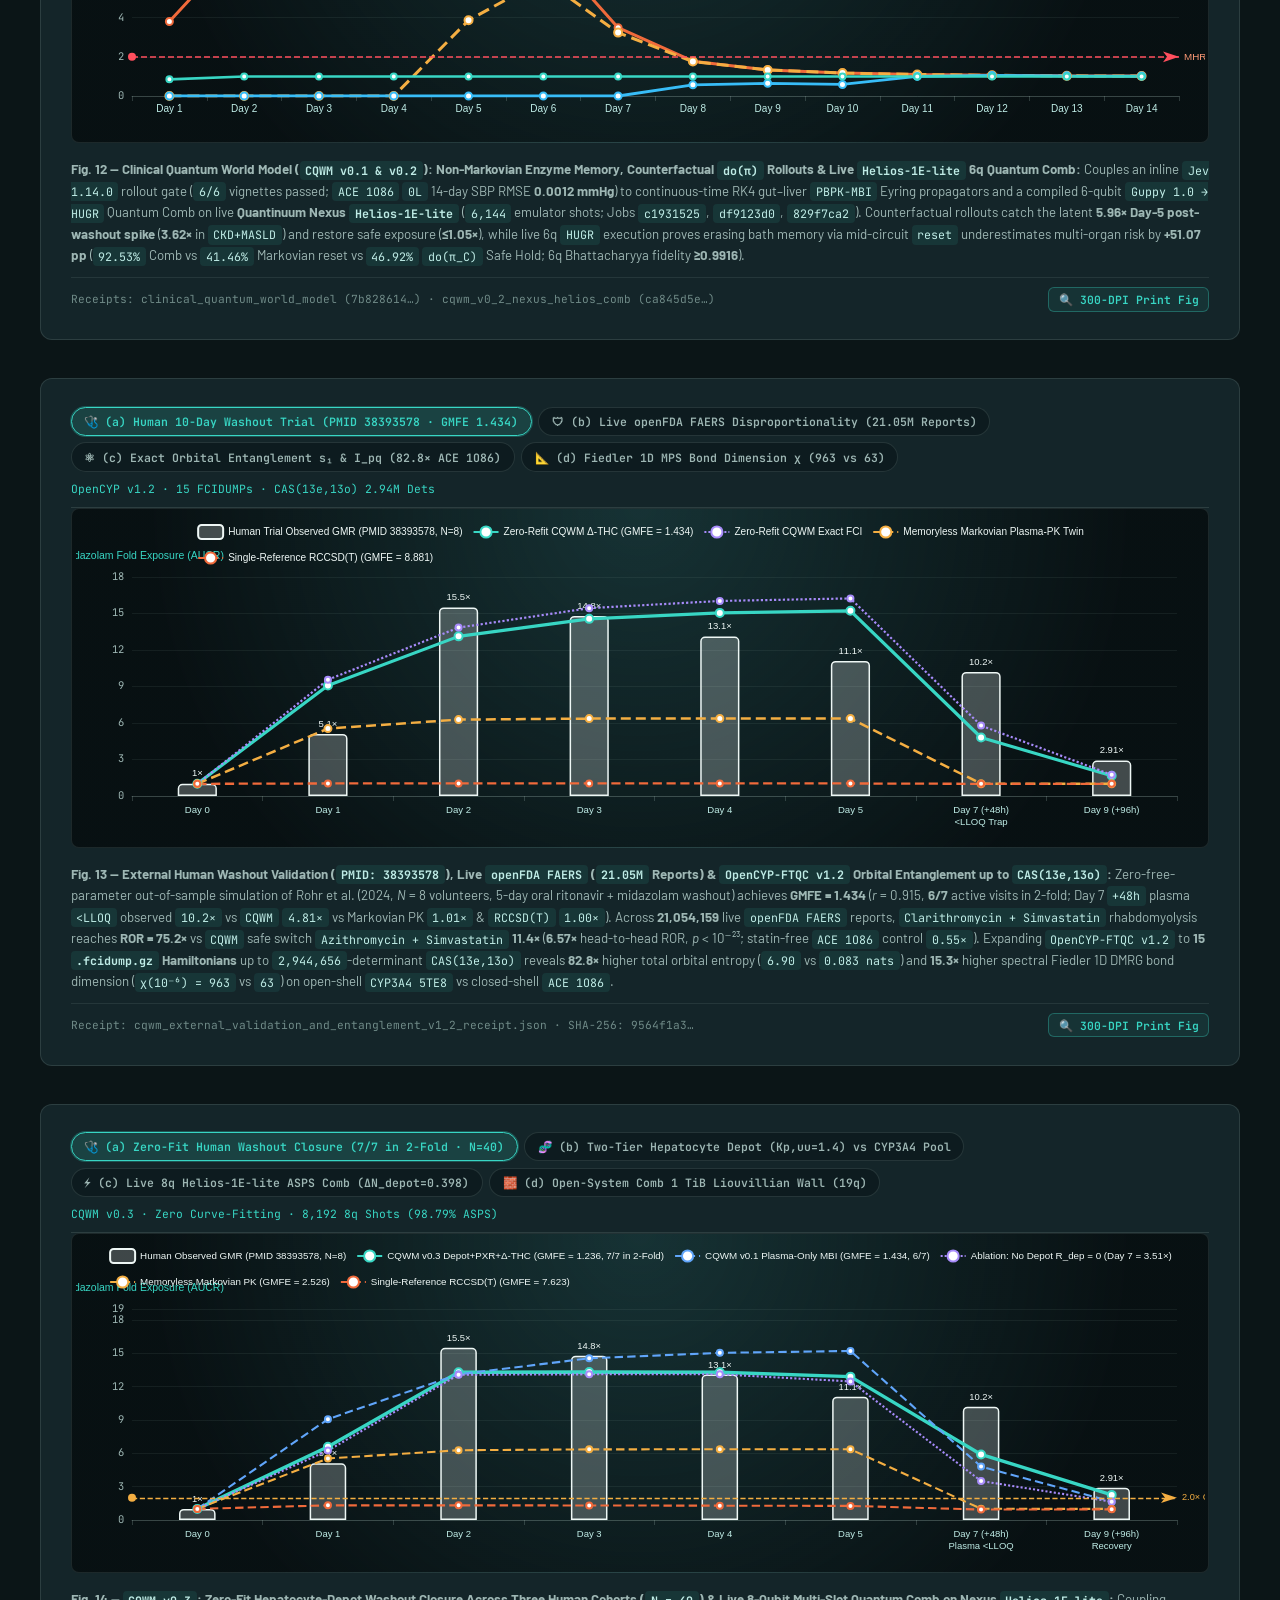
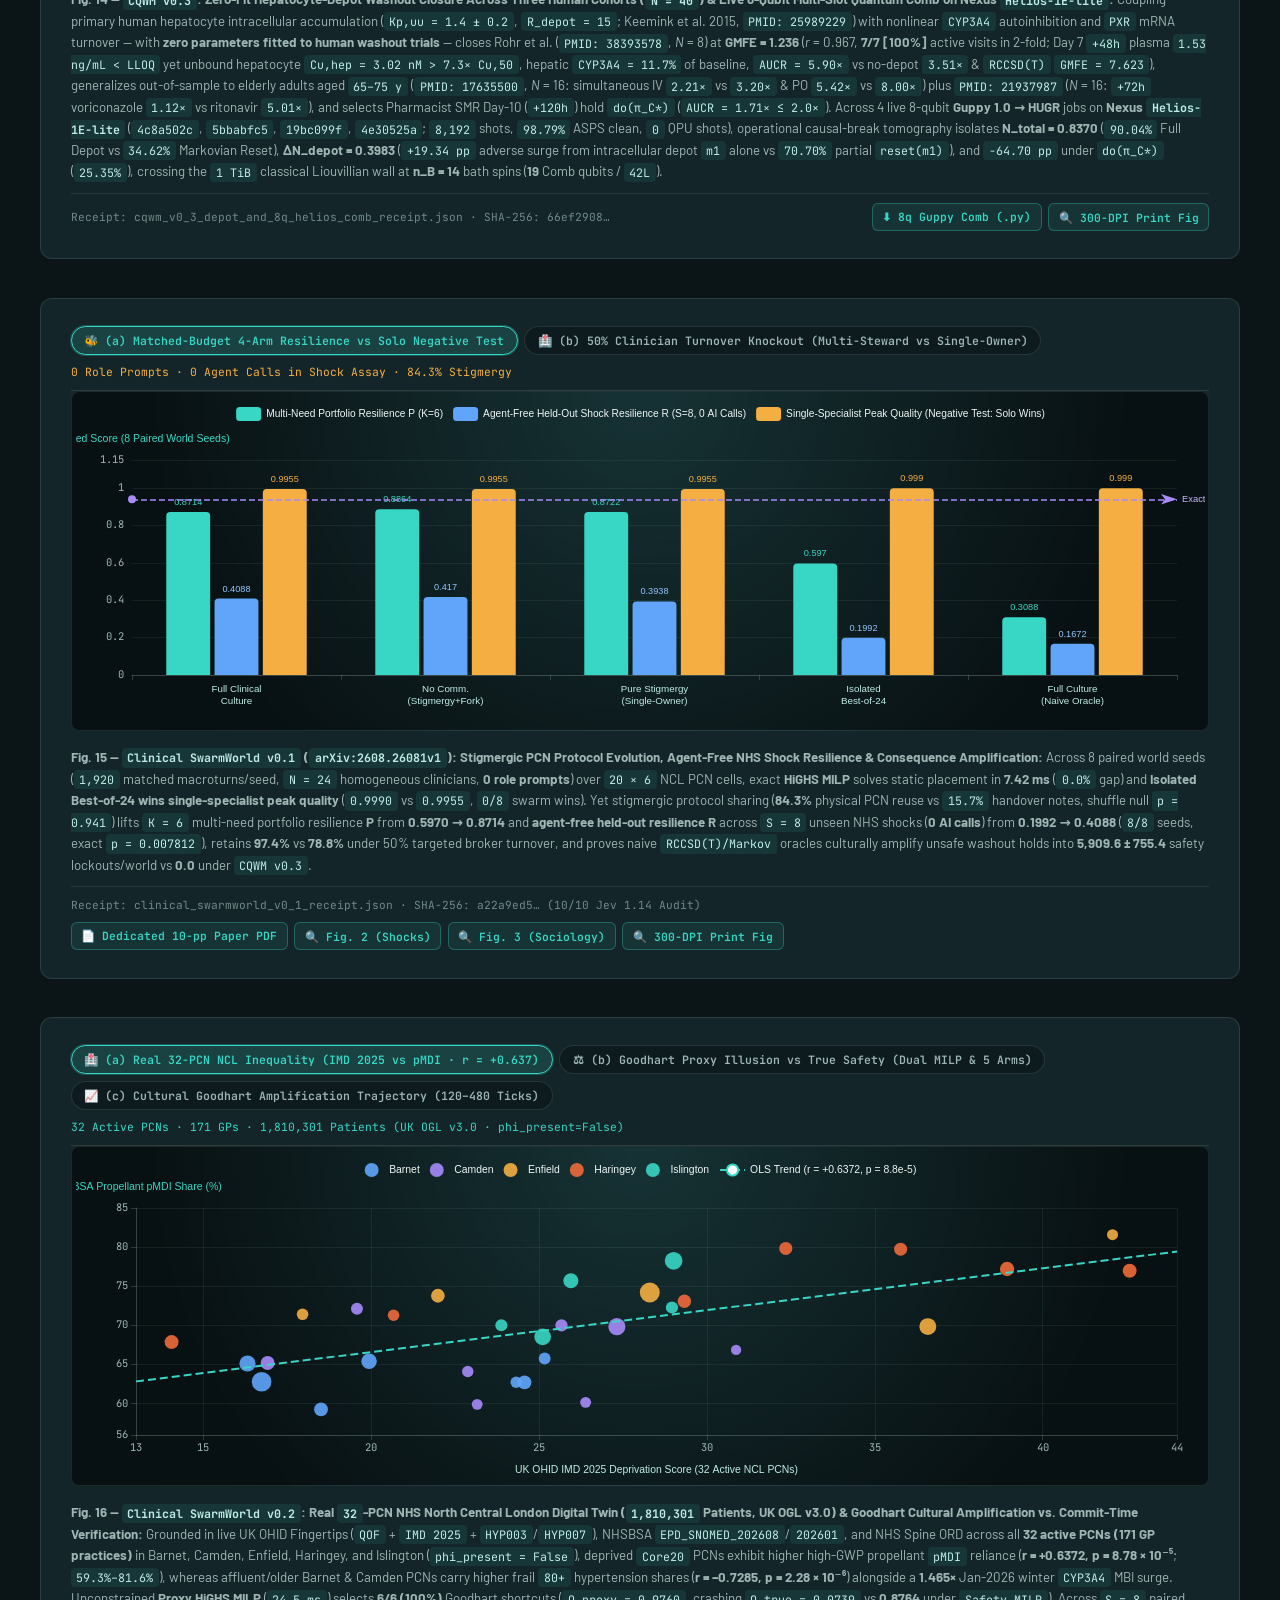
==== commit bcaa0ce3: "feat(tessa): publish Moth Quantum Tessa Receipt #19, Figure 17 ECharts, 76-node KG & paired leaderbo" ====
--- a/index.html
+++ b/index.html
@@ -871,6 +871,33 @@
             </div>
           </figcaption>
         </figure>
+
+        <!-- Full-Width Moth Quantum Tessa Card (Fig. 17: arXiv:2611.18440v1 Bipartite 32-PCN Data Loading & H-LTC-02 Demarcation) -->
+        <figure class="fig-card fig-card-wide interactive-mode" data-zoom-src="figures/figure17_moth_tessa_ncl_bipartite.png">
+          <div class="fig-subtabs">
+            <div class="fig-subtab-pills" role="tablist" aria-label="Moth Quantum Tessa sub-panels">
+              <button type="button" class="fig-subtab-btn active" data-tessa-tab="moth">🦋 (a) Live Moth Cloud qpixl-v1 (aer vs fake_fez + DRR)</button>
+              <button type="button" class="fig-subtab-btn" data-tessa-tab="sfwht">📉 (b) Tessa sfwht Gate Compression Sweep (36q, 200 Slots)</button>
+              <button type="button" class="fig-subtab-btn" data-tessa-tab="pgx">🧬 (c) ABCC8 (SUR1) + CYP3A4 (192-aa) H-LTC-02 Safety</button>
+            </div>
+            <span style="font-family:var(--font-mono);font-size:0.71rem;color:var(--signal)">6 Live Moth API Jobs (mode='emu') · 0 Physical QPU Shots</span>
+          </div>
+          <div id="echart-moth-tessa" class="echart-box echart-wide" aria-label="Interactive Moth Quantum Tessa Bipartite 32-PCN Data Loading, sfwht Gate Compression, and ABCC8/CYP3A4 H-LTC-02 Demarcation Chart"></div>
+          <img src="figures/figure17_moth_tessa_ncl_bipartite.png" alt="Quantum-LTC x Moth Quantum Tessa (arXiv:2611.18440v1): 32-PCN NHS NCL Bipartite Data Loading and H-LTC-02 Safety Demarcation" loading="lazy" />
+          <figcaption>
+            <div>
+              <strong>Fig. 17 — <code>Moth Quantum Tessa</code> (<a href="https://arxiv.org/abs/2611.18440v1" target="_blank" rel="noopener"><code>arXiv:2611.18440v1</code></a>) × Real <code>32</code>-PCN NHS NCL Bipartite Data Loading &amp; <code>H-LTC-02</code> Pharmacogenomic Demarcation:</strong> Planar König 4-colour 2-colouring maps all <strong>32 real NCL PCNs</strong> onto a <code>3×3</code> <strong>9-qubit</strong> checkerboard (<code>4 × 2³ = 32</code> slots, <strong>0 SWAPs</strong>, compiled to <code>Guppy 1.0 → HUGR</code>; Proposition 1 &amp; Eq. 16 <code>K_a</code> statevector parity <strong>1.7 × 10⁻¹⁶</strong> and <strong>3.7 × 10⁻¹⁵</strong>; area-law cut <code>0.60 ≤ 3 bits</code>) and all <code>32 × 6 = 192</code> PCN-pathway burdens (+ <code>8</code> <code>K_a = 1</code> canary slots) onto a <code>6×6</code> <strong>36-qubit</strong> <code>200</code>-slot <code>2C + C bits</code> lattice (<code>1.89 ms</code> Proposition 1 floor, <code>100.0%</code> <code>Core20</code> bit recovery). Across <strong>6 live authenticated jobs on <code>api.mothquantum.com/api/v1</code></strong> (<code>mode="emu"</code>, <code>0</code> physical QPU shots), <code>qpixl-v1</code> recovers the <code>192</code> NCL clinical burdens with <strong>r = 0.9989</strong> on <code>aer</code> (<code>4d22ca58…</code>) and cuts calibrated <code>156q</code> Heron r2 <code>fake_fez</code> error by <strong>−12.2%</strong> via 2-scalar <code>mean_std</code> DRR (<code>MAE 0.0622 → 0.0546</code>, <code>d70a959b…</code>), <code>tessa-image-v1</code> reconstructs the <code>16×12</code> Bloch-pair atlas at <strong>RGB MAE = 0.0101</strong> (<code>3c2ee26a…</code>), and <code>blur-core-v1</code> smooths <code>32×6</code> January MBI surge Gini <strong>0.0831 → 0.0536</strong> (<code>7d2ffc2d…</code>). Conversely, encoding <code>192</code> canonical UniProt residues of human <strong><code>ABCC8</code> (<code>SUR1</code>, <code>Q09428</code>) + <code>CYP3A4</code> (<code>P08684</code> Cys442)</strong> onto <code>discretize=20</code> levels on <code>fake_fez</code> yields <strong>50.0% exact recovery (96/192 miscalls, <code>940fa834…</code>)</strong> — and <code>12.5%</code> on <code>400</code>-point 2-aa/slot NISQ constellations vs <strong>94.8%</strong> under Era II <code>[[8,3,2]]</code> post-selection — proving clinical sequence lookup must remain exact classical (<code>0L</code>) under open <strong>NHS DCB0129 Hazard <code>H-LTC-02</code></strong>.
+            </div>
+            <div class="figcap-footer">
+              <span style="font-family:var(--font-mono);font-size:0.7rem;color:var(--ink-dim)">Receipt: tessa_ncl_bipartite_encoding_receipt.json · SHA-256: e1eab92b… (6 Live Moth API Jobs · 0 QPU Shots)</span>
+              <div style="display:flex;gap:0.4rem;flex-wrap:wrap">
+                <a class="fig-zoom-btn" href="receipts/tessa_32pcn_9q_playpond.py" download="tessa_32pcn_9q_playpond.py" style="text-decoration:none">⬇ 9q Tessa Guppy (.py)</a>
+                <a class="fig-zoom-btn" href="submissions/policies/tessa_sfwht_equity_pcn_policy.py" download="tessa_sfwht_equity_pcn_policy.py" style="text-decoration:none">⬇ Tessa sfwht Policy (.py)</a>
+                <button type="button" class="fig-zoom-btn" data-open-fig="figures/figure17_moth_tessa_ncl_bipartite.png">🔍 300-DPI Print Fig</button>
+              </div>
+            </div>
+          </figcaption>
+        </figure>
       </div>
     </section>
 
@@ -895,7 +922,7 @@
           </div>
         </div>
         <p class="lead">
-          Unifies <strong>75 ontology-grounded nodes</strong> and <strong>228 directed semantic triples</strong> across 8 structured layers (1 connected component). Click any node to spotlight its <strong>1-hop semantic neighborhood</strong> (or click empty canvas to show the full overview), toggle smart hub vs full labels, and trace multi-hop clinical-to-quantum paths across EMBL-EBI OLS4 <code>DOID</code>, 7 RCSB PDB structures, <code>OpenCYP-FTQC v1.2</code> (<code>2.94M</code> dets, Fiedler <code>χ=963</code>), <code>CQWM v0.1–v0.3</code> (multi-cohort human washout <code>N = 40</code> + live <code>openFDA FAERS</code> + <code>Helios-1E-lite</code> 6q &amp; 8q Quantum Combs), <code>Clinical SwarmWorld v0.1–v0.2</code> (real <code>32</code>-PCN NHS NCL twin), and all 6 open <strong>NHS DCB0129 &amp; DCB0160</strong> hazards.
+          Unifies <strong>76 ontology-grounded nodes</strong> and <strong>236 directed semantic triples</strong> across 8 structured layers (1 connected component). Click any node to spotlight its <strong>1-hop semantic neighborhood</strong> (or click empty canvas to show the full overview), toggle smart hub vs full labels, and trace multi-hop clinical-to-quantum paths across EMBL-EBI OLS4 <code>DOID</code>, 7 RCSB PDB structures, <code>OpenCYP-FTQC v1.2</code> (<code>2.94M</code> dets, Fiedler <code>χ=963</code>), <code>CQWM v0.1–v0.3</code> (multi-cohort human washout <code>N = 40</code> + live <code>openFDA FAERS</code> + <code>Helios-1E-lite</code> 6q &amp; 8q Quantum Combs), <code>Clinical SwarmWorld v0.1–v0.2</code> (real <code>32</code>-PCN NHS NCL twin), live <code>Moth Quantum Tessa</code> (<code>arXiv:2611.18440v1</code>), and all 6 open <strong>NHS DCB0129 &amp; DCB0160</strong> hazards.
         </p>
 
         <div class="kg-toolbar">
@@ -1027,25 +1054,25 @@
     <!-- Section 07: Sealed Provenance Receipts & In-Page JSON Inspector -->
     <section id="census" class="band band-alt">
       <div class="container">
-        <p class="kicker">07 · Cryptographic &amp; Computational Provenance + Unified qltc v1.4 Harness</p>
-        <h2>SHA-256-Sealed JSON Receipts, Ontology Graph &amp; <code>qltc v1.4</code> CLI Harness</h2>
+        <p class="kicker">07 · Cryptographic &amp; Computational Provenance + Unified qltc v1.5 Harness</p>
+        <h2>SHA-256-Sealed JSON Receipts, Ontology Graph &amp; <code>qltc v1.5</code> CLI Harness</h2>
         <p class="lead">
-          Every number in the 20-page monograph, 9-page CQWM paper, 10-page Clinical SwarmWorld v0.1–v0.2 paper, interactive ECharts plots, and 75-node knowledge graph is read directly from the <strong>19 SHA-256-sealed provenance files</strong> below (18 experimental receipts + ontology graph) and audited in <code>&lt;0.6s</code> offline via our unified <strong><code>qltc v1.4</code> reproducibility &amp; anti-Goodhart policy harness</strong>. Click <strong>🔍 Inspect JSON</strong> to audit any receipt inline.
+          Every number in the 20-page monograph, 9-page CQWM paper, 10-page Clinical SwarmWorld v0.1–v0.2 paper, interactive ECharts plots, and 76-node knowledge graph is read directly from the <strong>20 SHA-256-sealed provenance files</strong> below (19 experimental receipts + ontology graph) and audited in <code>&lt;0.7s</code> offline via our unified <strong><code>qltc v1.5</code> reproducibility &amp; anti-Goodhart policy harness</strong>. Click <strong>🔍 Inspect JSON</strong> to audit any receipt inline.
         </p>
 
         <div class="panel" style="margin-bottom:1.35rem;border-color:rgba(56,214,196,0.38)">
           <div style="display:flex;flex-wrap:wrap;justify-content:space-between;align-items:center;gap:0.6rem">
-            <strong style="font-family:var(--font-mono);font-size:0.83rem;color:var(--signal)">⚙ Unified Reproducibility &amp; Sealed 32-PCN Policy Harness (<code>quantum-ltc v1.4</code> · GitHub Actions CI)</strong>
+            <strong style="font-family:var(--font-mono);font-size:0.83rem;color:var(--signal)">⚙ Unified Reproducibility &amp; Sealed 32-PCN Policy Harness (<code>quantum-ltc v1.5</code> · GitHub Actions CI)</strong>
             <div style="display:flex;flex-wrap:wrap;gap:0.45rem">
               <a class="btn btn-sm" href="submissions/evaluate_submission.py" download="evaluate_submission.py">⬇ evaluate_submission.py</a>
               <a class="btn btn-sm" href="receipts/qltc_harness.py" download="qltc_harness.py">⬇ qltc_harness.py</a>
             </div>
           </div>
           <pre class="code-block wrap-lines" style="margin-top:0.65rem;font-size:0.78rem">uv pip install -e ".[dev]"
-qltc verify --strict                                   # 0.04s: verifies 18 SHA-256/ML-DSA-65 receipts, 75-node KG, 69 BibTeX refs &amp; DCB0129
-qltc repro --tier tier0-offline                        # 0.55s: replays CQWM v0.3 washout (GMFE=1.23) + HiGHS MILP + 32-PCN Goodhart gate
-qltc submit-policy --policy submissions/policies/custom_pcn_policy_template.py:propose --submission-id ext-my-team-v1 --title "My Safe 32-PCN Policy" --authors "Team"
-qltc verify-submissions                                # 0.46s: replays 8 seeds × 32 PCNs × 8 unseen shocks, AST sandbox &amp; ML-DSA-65 scorecards</pre>
+qltc verify --strict                                   # 0.03s: verifies 19 SHA-256/ML-DSA-65 receipts, 76-node KG, 71 BibTeX refs &amp; DCB0129
+qltc repro --tier tier0-offline                        # 0.64s: replays CQWM v0.3 + HiGHS MILP + 32-PCN Goodhart + Tessa 9q/36q Prop.1 floor
+qltc submit-policy --policy submissions/policies/tessa_sfwht_equity_pcn_policy.py:propose --submission-id ext-my-team-v1 --title "My Safe 32-PCN Policy" --authors "Team"
+qltc verify-submissions                                # 0.74s: replays 8 seeds × 32 PCNs × 8 unseen shocks, AST sandbox &amp; ML-DSA-65 scorecards</pre>
         </div>
 
         <div class="panel" style="margin-bottom:1.55rem;border-color:rgba(96,165,250,0.42)">
@@ -1087,7 +1114,7 @@
                   <td><span style="color:var(--signal);font-family:var(--font-mono);font-size:0.74rem;font-weight:700">REFERENCE CEILING</span></td>
                 </tr>
                 <tr>
-                  <td><strong>#1 Admitted</strong></td>
+                  <td><strong>#1 Admitted (Tie)</strong></td>
                   <td><code>ext-deprivation-equity-v1</code> · Core20PLUS5 + <code>pMDI%</code> + <code>HYP007</code> 32-PCN Router (<code>batch_32pcn</code>, <code>p=0.0078</code>)</td>
                   <td><code>0.4938</code></td>
                   <td><strong><code>0.5685 ± 0.0043</code></strong> (<code>+15.8%</code>)</td>
@@ -1096,7 +1123,16 @@
                   <td><a class="btn btn-sm" href="submissions/scorecards/ext-deprivation-equity-v1.json" target="_blank" rel="noopener">✓ ADMITTED · JSON</a></td>
                 </tr>
                 <tr>
-                  <td><strong>#2 Admitted (Ref)</strong></td>
+                  <td><strong>#1 Admitted (Tie)</strong></td>
+                  <td><code>ext-tessa-sfwht-equity-v1</code> · <code>Tessa</code> <code>sfwht</code> Continuous-Compressed (<code>τ=0.03</code>) + Exact Binary Guard (<code>arXiv:2611.18440v1</code>)</td>
+                  <td><code>0.4938</code></td>
+                  <td><strong><code>0.5685 ± 0.0044</code></strong> (<code>+15.8%</code>)</td>
+                  <td><strong><code>0.4119 ± 0.0024</code></strong> (<code>+9.7%</code>)</td>
+                  <td><code>0.0%</code> · <code>0</code> harms</td>
+                  <td><a class="btn btn-sm" href="submissions/scorecards/ext-tessa-sfwht-equity-v1.json" target="_blank" rel="noopener">✓ ADMITTED · JSON</a></td>
+                </tr>
+                <tr>
+                  <td><strong>#3 Admitted (Ref)</strong></td>
                   <td><code>ref-round-robin-safety-v1</code> · Built-in <code>safety-verified</code> Balanced Round-Robin Standing Order (<code>0L</code>)</td>
                   <td><code>0.4263</code></td>
                   <td><strong><code>0.4908 ± 0.0031</code></strong></td>
@@ -1105,13 +1141,22 @@
                   <td><a class="btn btn-sm" href="submissions/scorecards/ref-round-robin-safety-v1.json" target="_blank" rel="noopener">✓ ADMITTED · JSON</a></td>
                 </tr>
                 <tr>
-                  <td><strong>#3 Admitted</strong></td>
+                  <td><strong>#4 Admitted</strong></td>
                   <td><code>ext-starter-template-v1</code> · Decentralized 2-Choice Per-PCN Standing-Order Starter Template</td>
                   <td><code>0.4283</code></td>
                   <td><strong><code>0.4879 ± 0.0029</code></strong></td>
                   <td><strong><code>0.3605 ± 0.0015</code></strong></td>
                   <td><code>0.0%</code> · <code>0</code> harms</td>
                   <td><a class="btn btn-sm" href="submissions/scorecards/ext-starter-template-v1.json" target="_blank" rel="noopener">✓ ADMITTED · JSON</a></td>
+                </tr>
+                <tr>
+                  <td><strong>Rejected Control</strong></td>
+                  <td><code>trap-tessa-overcompressed-flags</code> · Over-Compressed <code>Tessa</code> <code>sfwht</code> (<code>τ=0.35</code>) Flipping Discrete Safety Flags (<code>H-LTC-02</code>)</td>
+                  <td><code>0.1228</code></td>
+                  <td><strong style="color:#f06a3b"><code>0.1170 ± 0.0012</code></strong> (<code>-76.2%</code>)</td>
+                  <td><strong style="color:#f06a3b"><code>0.0914 ± 0.0007</code></strong> (<code>-75.7%</code>)</td>
+                  <td><strong style="color:#f06a3b"><code>12.5%</code> · <code>32</code> harms</strong></td>
+                  <td><a class="btn btn-ghost btn-sm" href="submissions/rejected_controls/trap-tessa-overcompressed-flags.json" target="_blank" rel="noopener" style="color:#f06a3b;border-color:rgba(240,106,59,0.45)">✕ REJECTED · JSON</a></td>
                 </tr>
                 <tr>
                   <td><strong>Rejected Control</strong></td>
@@ -1158,6 +1203,15 @@
             </p>
 
             <div class="resource-list">
+              <a class="resource-card" href="receipts/tessa_ncl_bipartite_encoding_receipt.json" target="_blank" rel="noopener">
+                <span class="resource-icon">🦋</span>
+                <div>
+                  <div class="resource-title">Moth Quantum Tessa API &amp; 32-PCN Bipartite Encoding Receipt (arXiv:2611.18440v1)</div>
+                  <div class="resource-slug">SHA-256: e1eab92b… (6 live mode='emu' jobs: qpixl-v1 aer/fake_fez DRR -12.2% · ABCC8+CYP3A4 50.0% → H-LTC-02)</div>
+                </div>
+                <span class="resource-ext">JSON</span>
+              </a>
+
               <a class="resource-card" href="downloads/Clinical_SwarmWorld_Paper.pdf" download="Clinical_SwarmWorld_Paper.pdf">
                 <span class="resource-icon">🐝</span>
                 <div>
